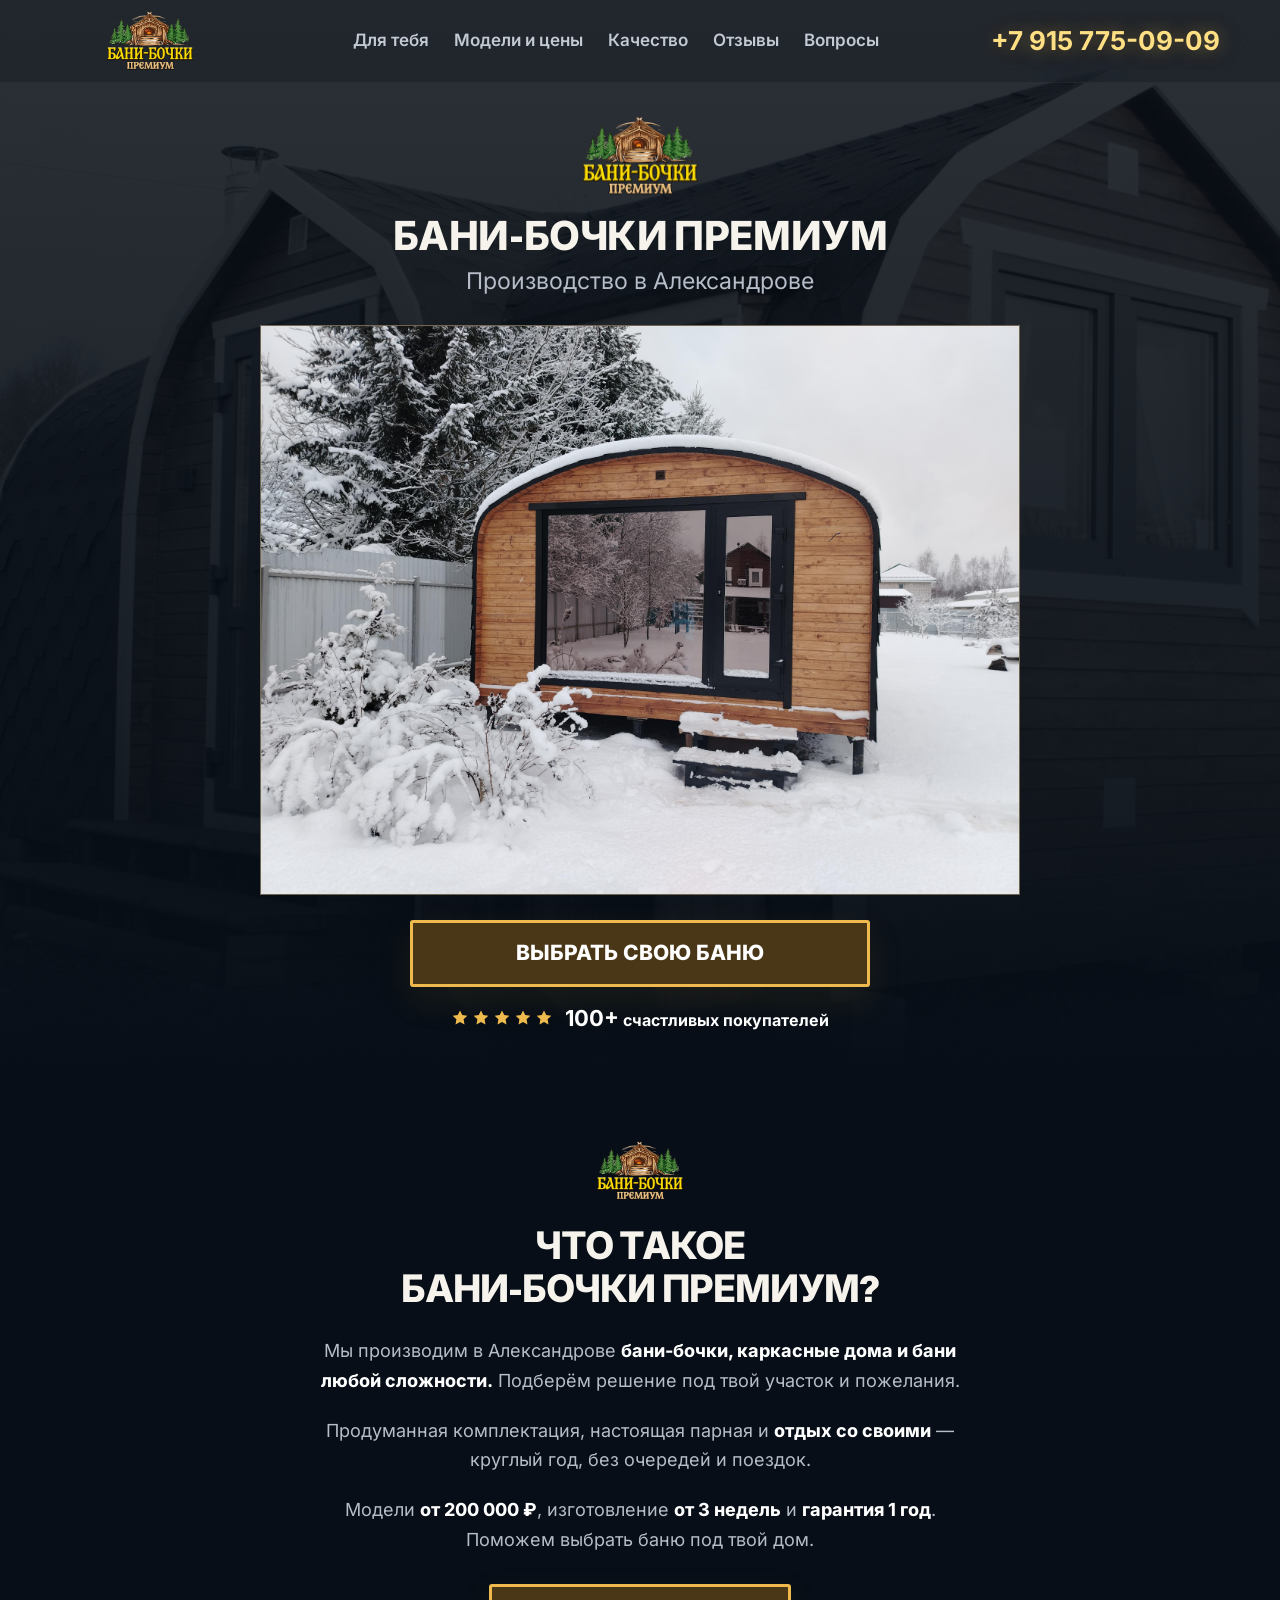
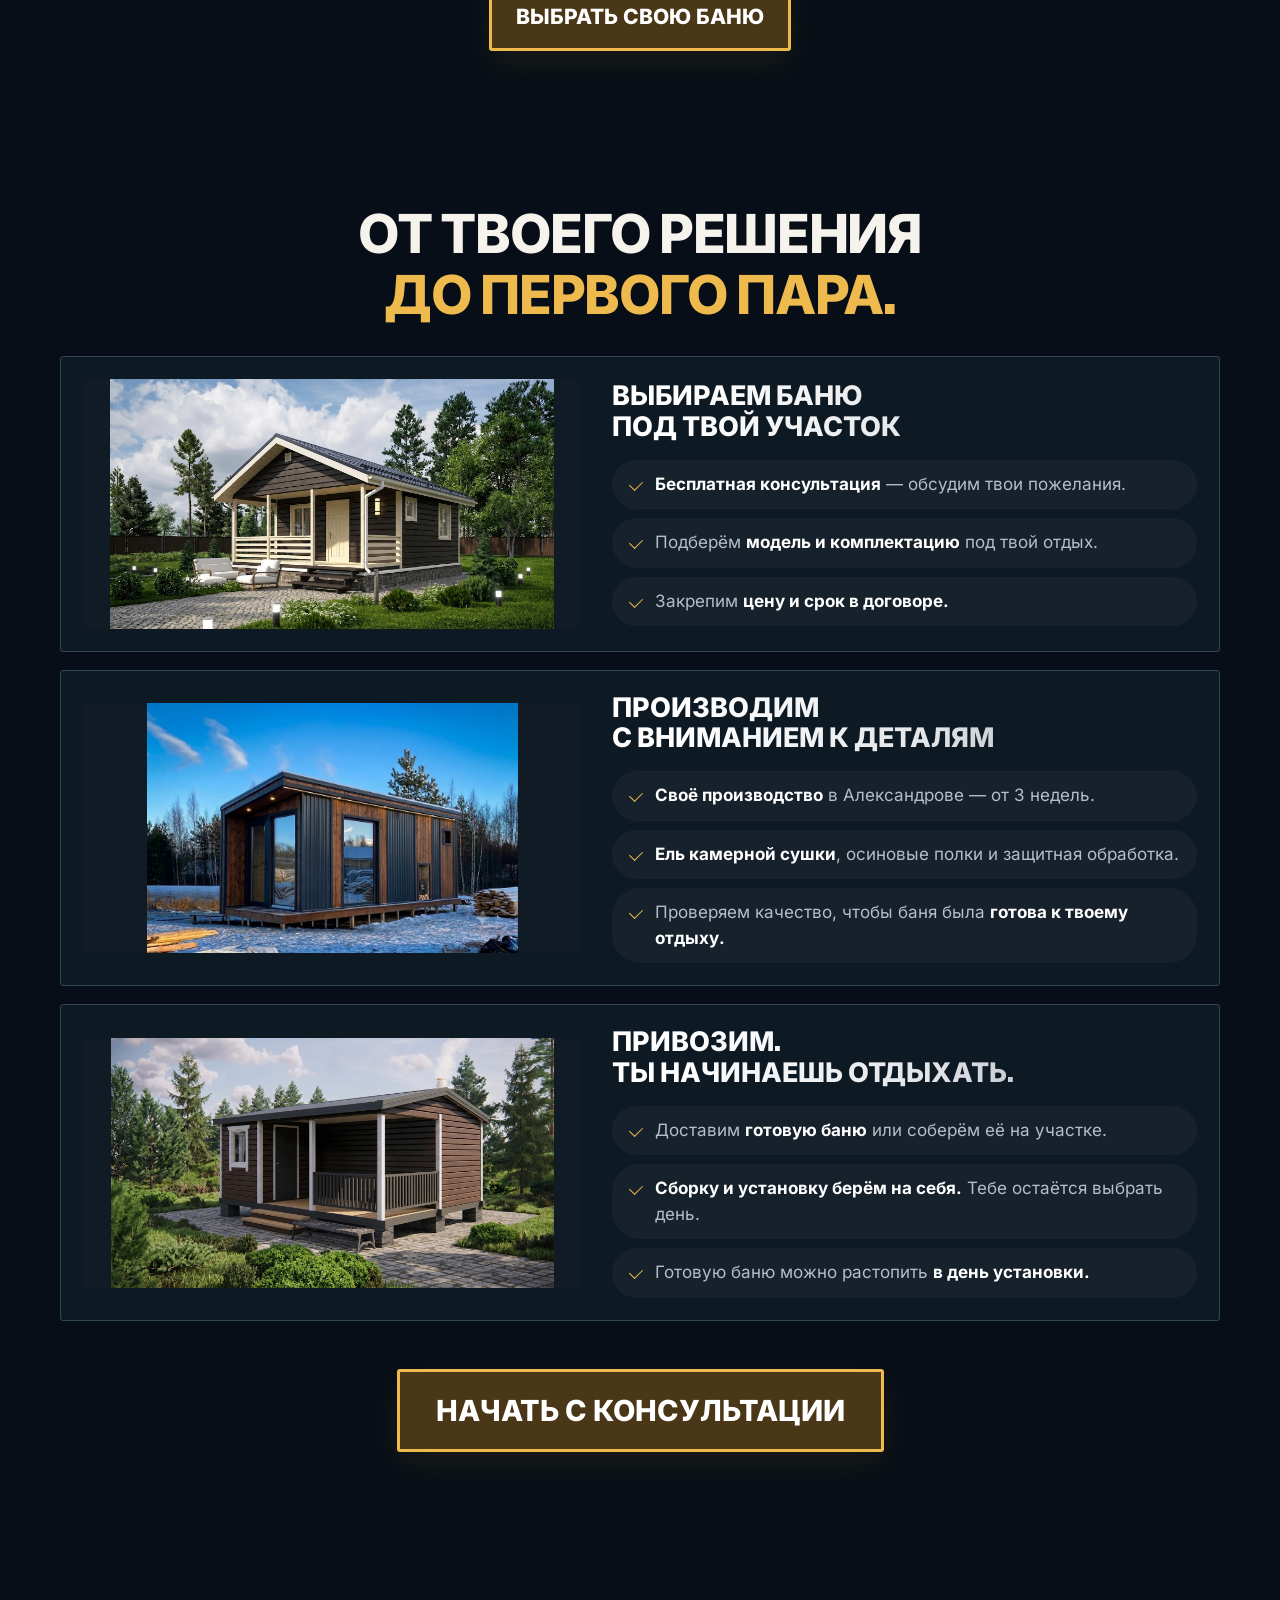
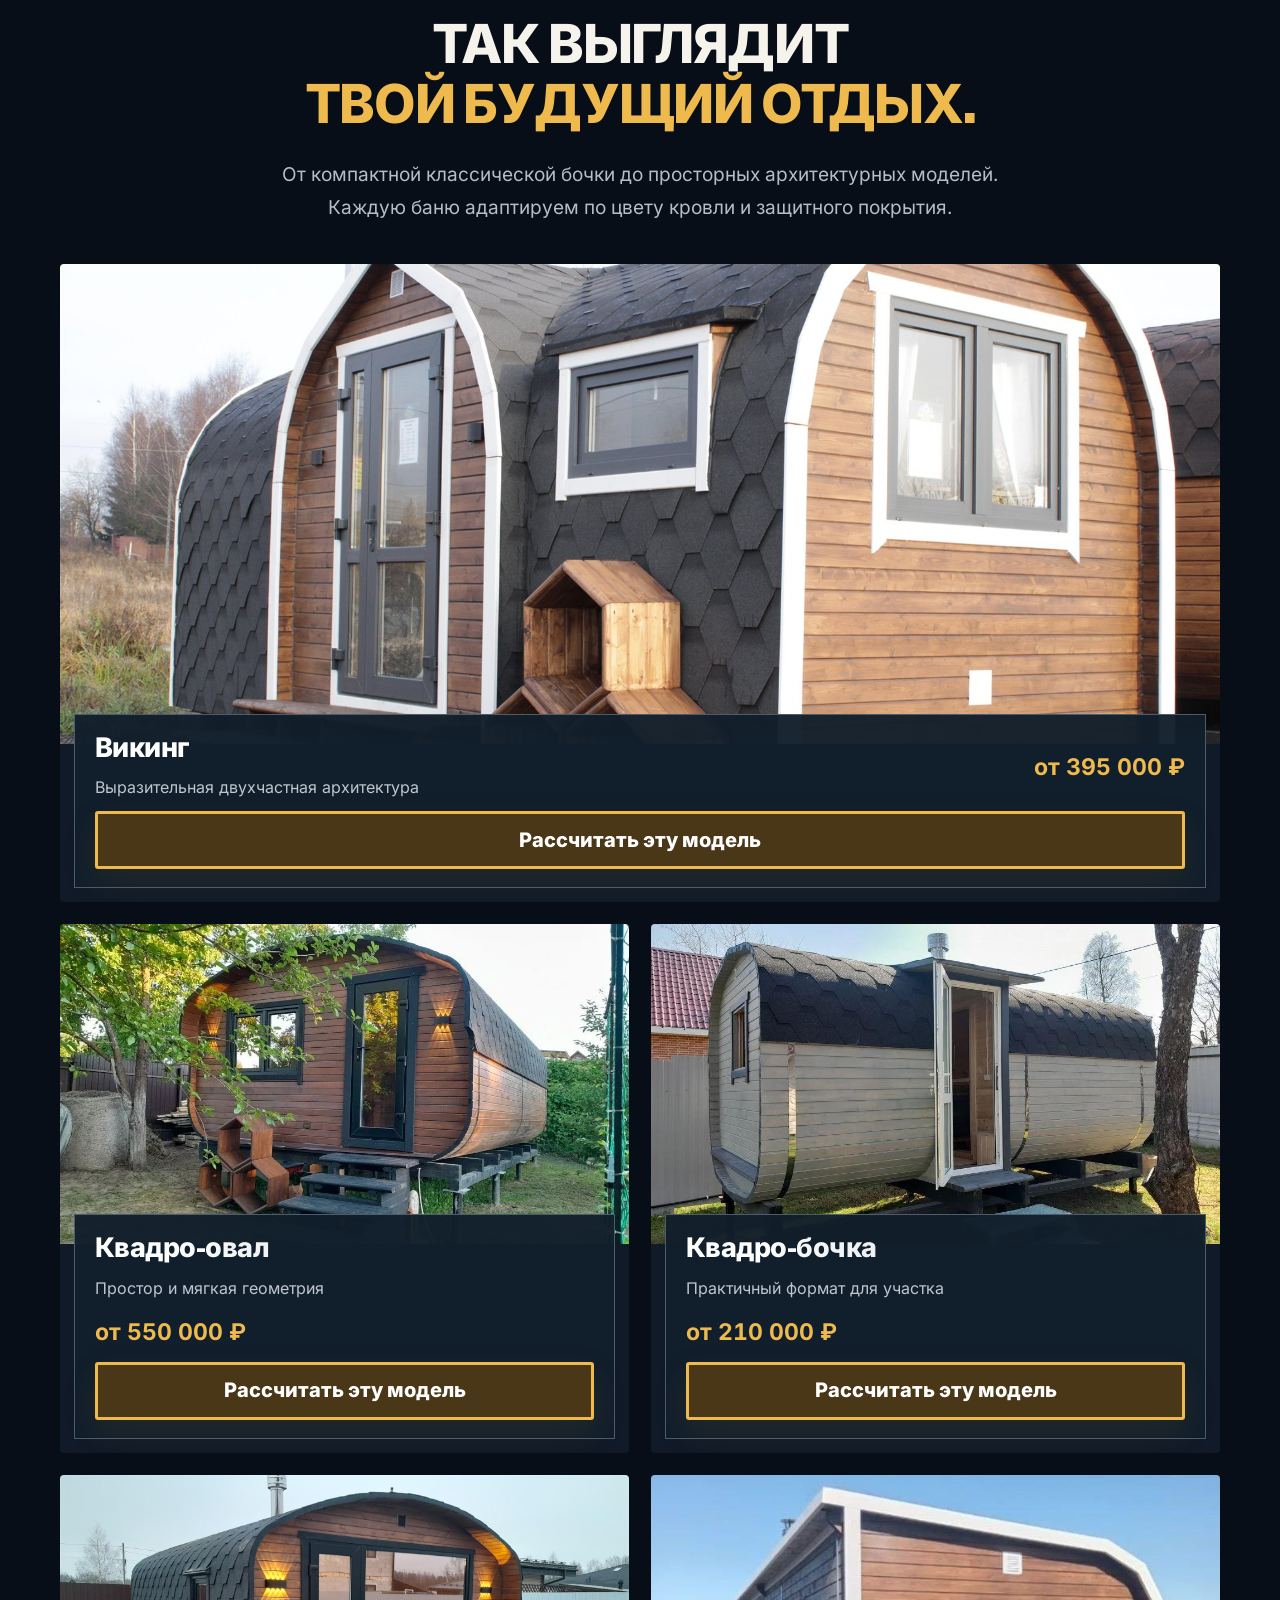
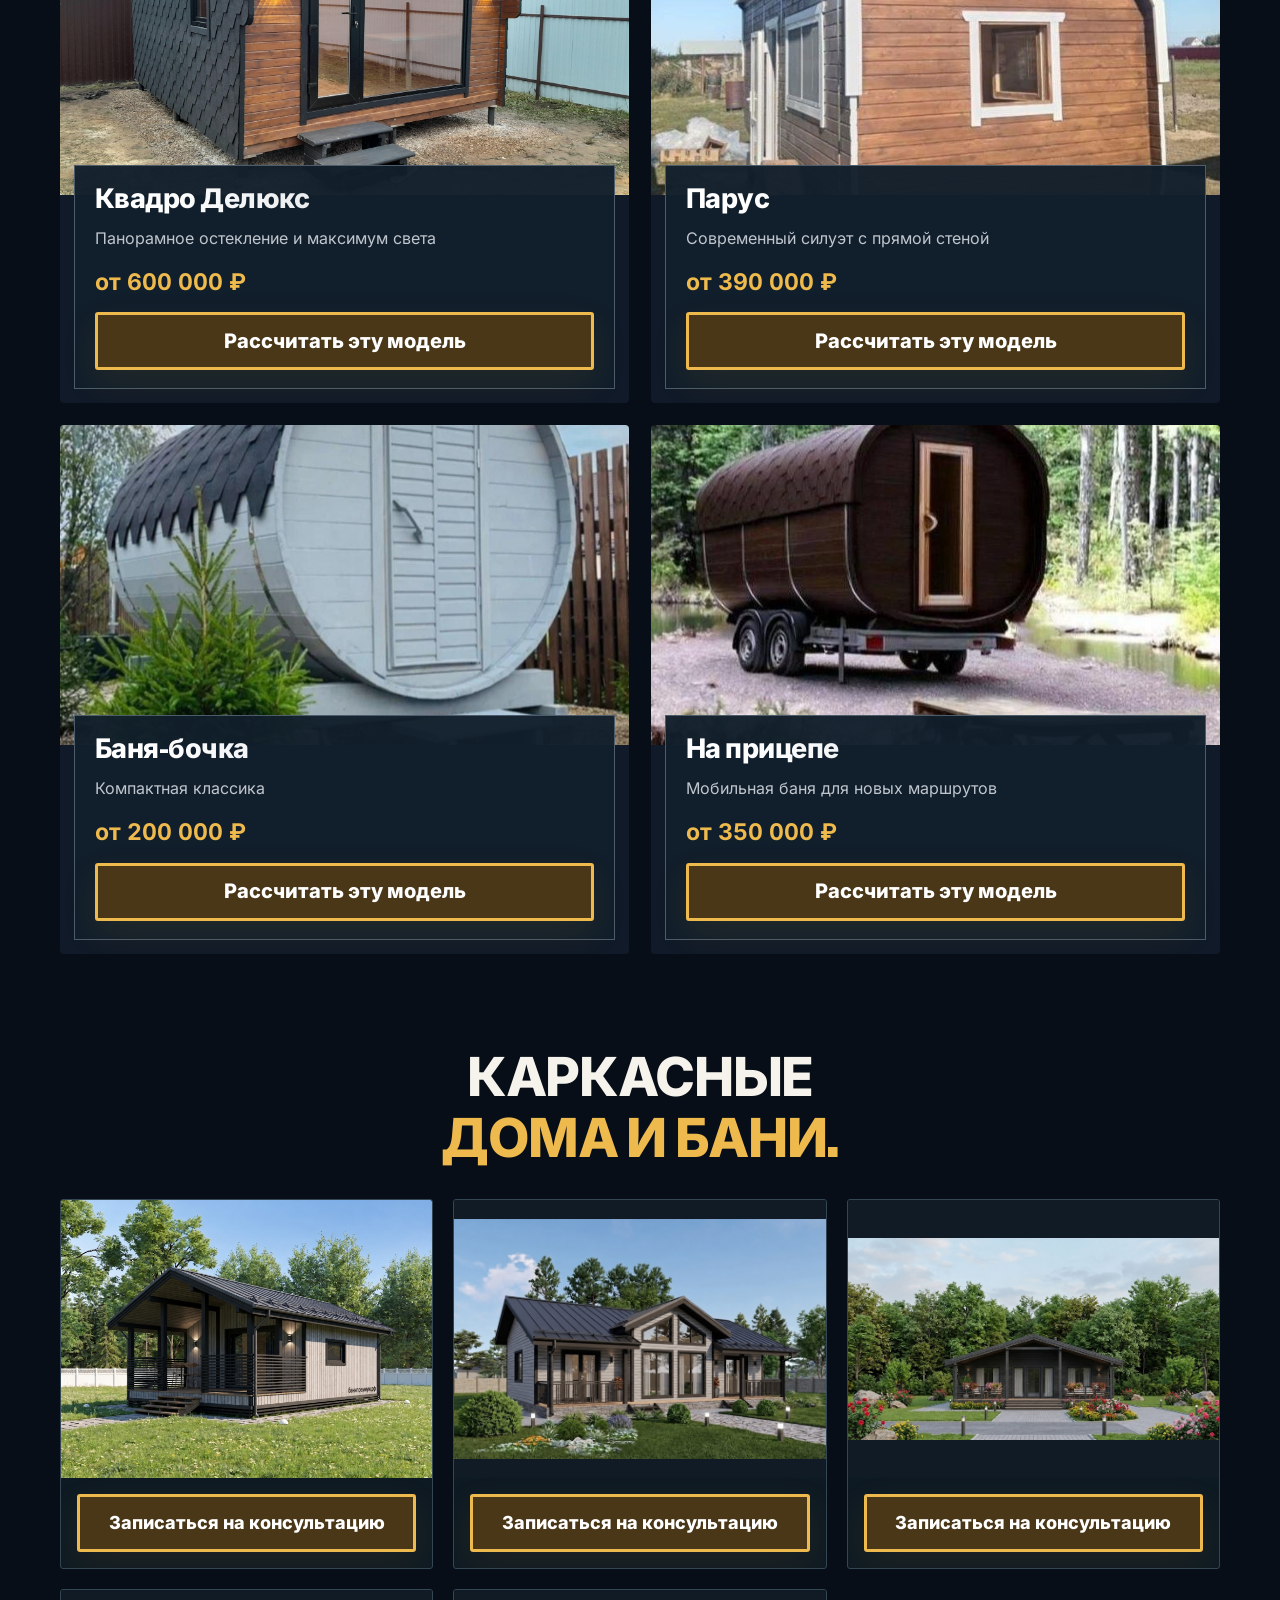
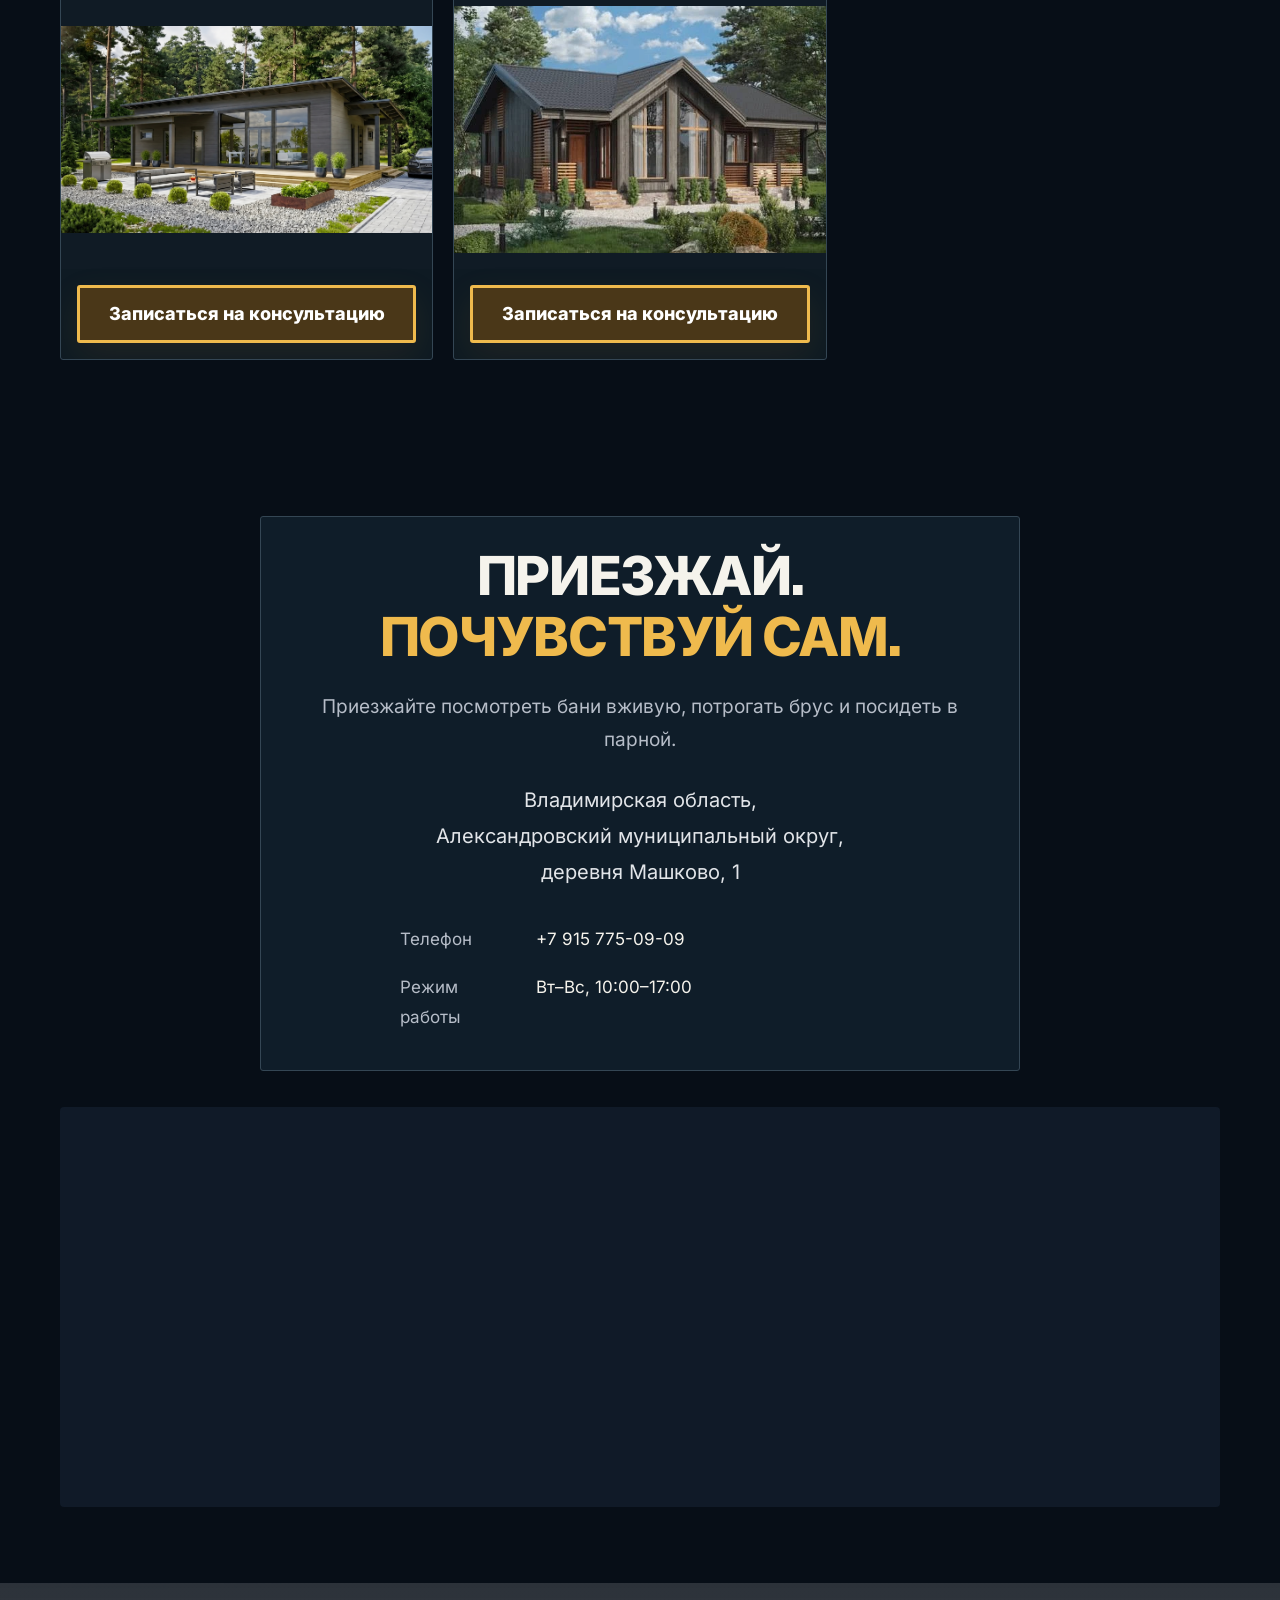
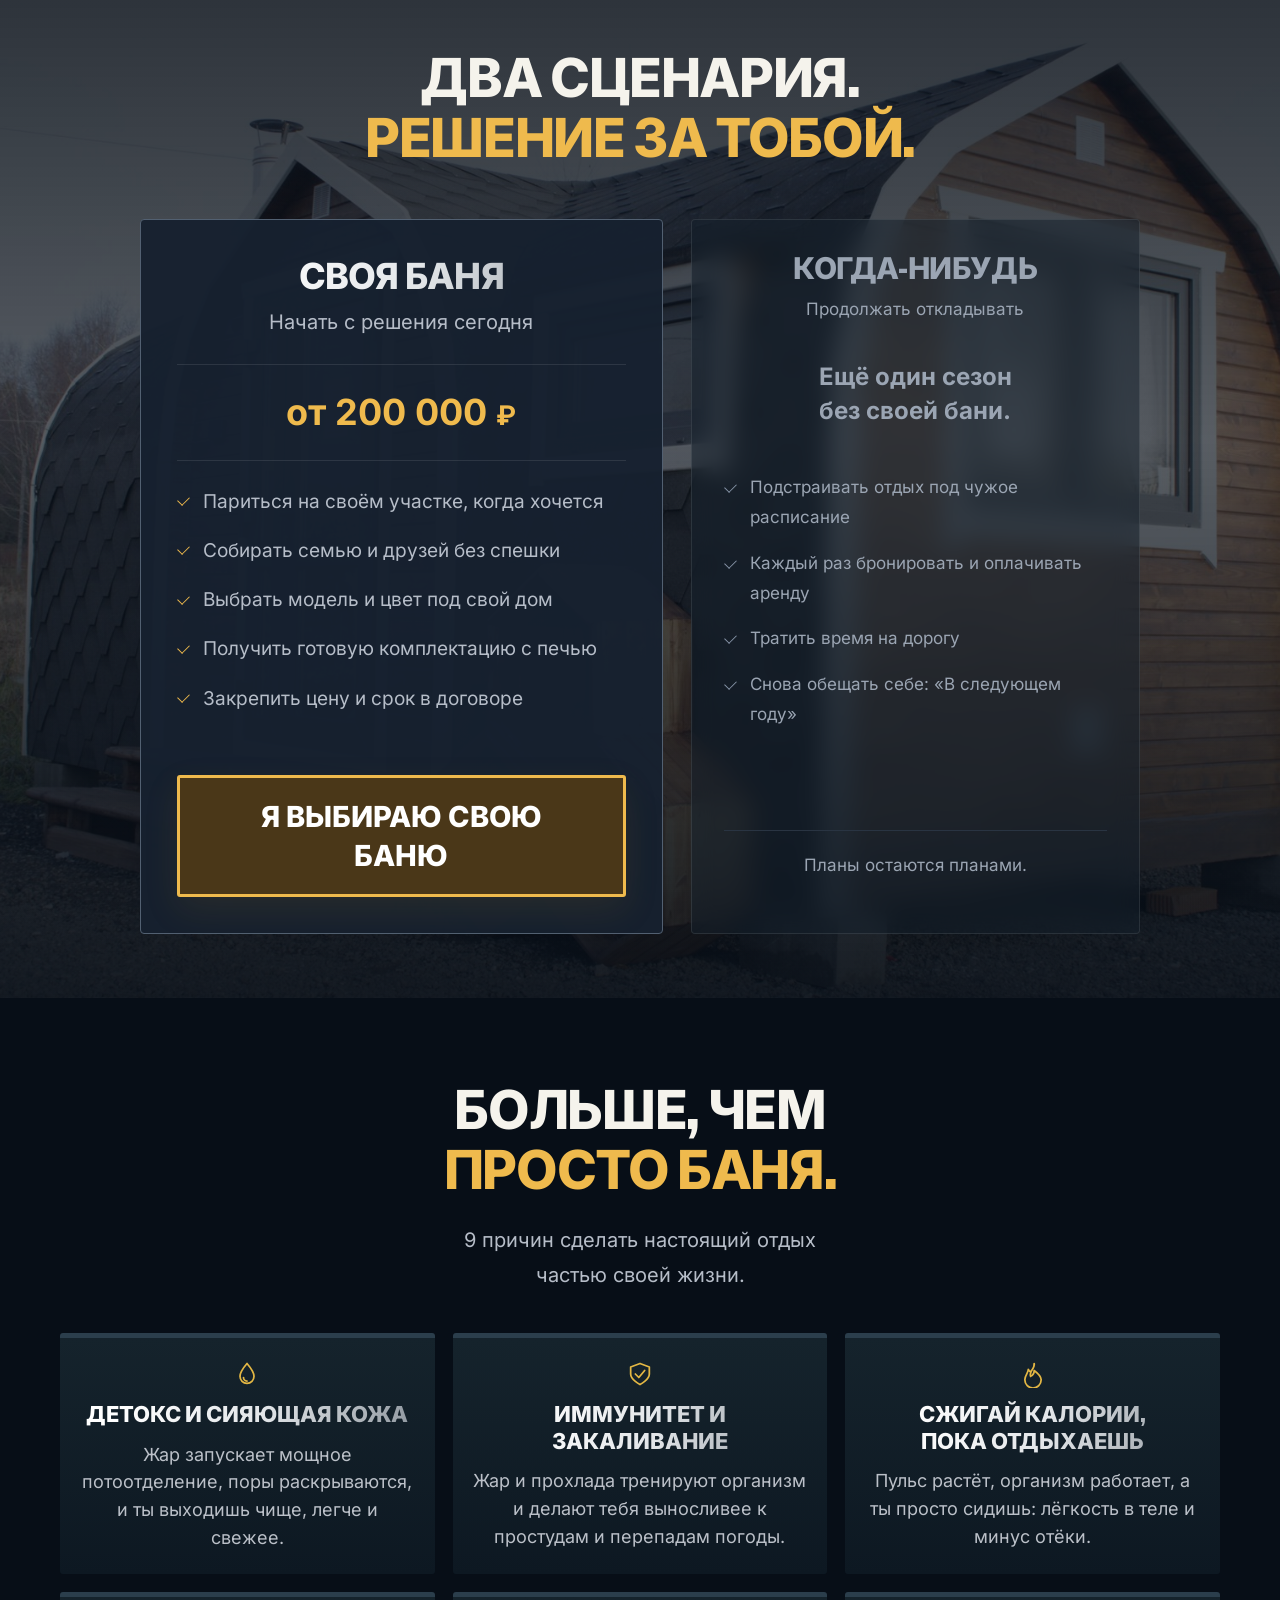
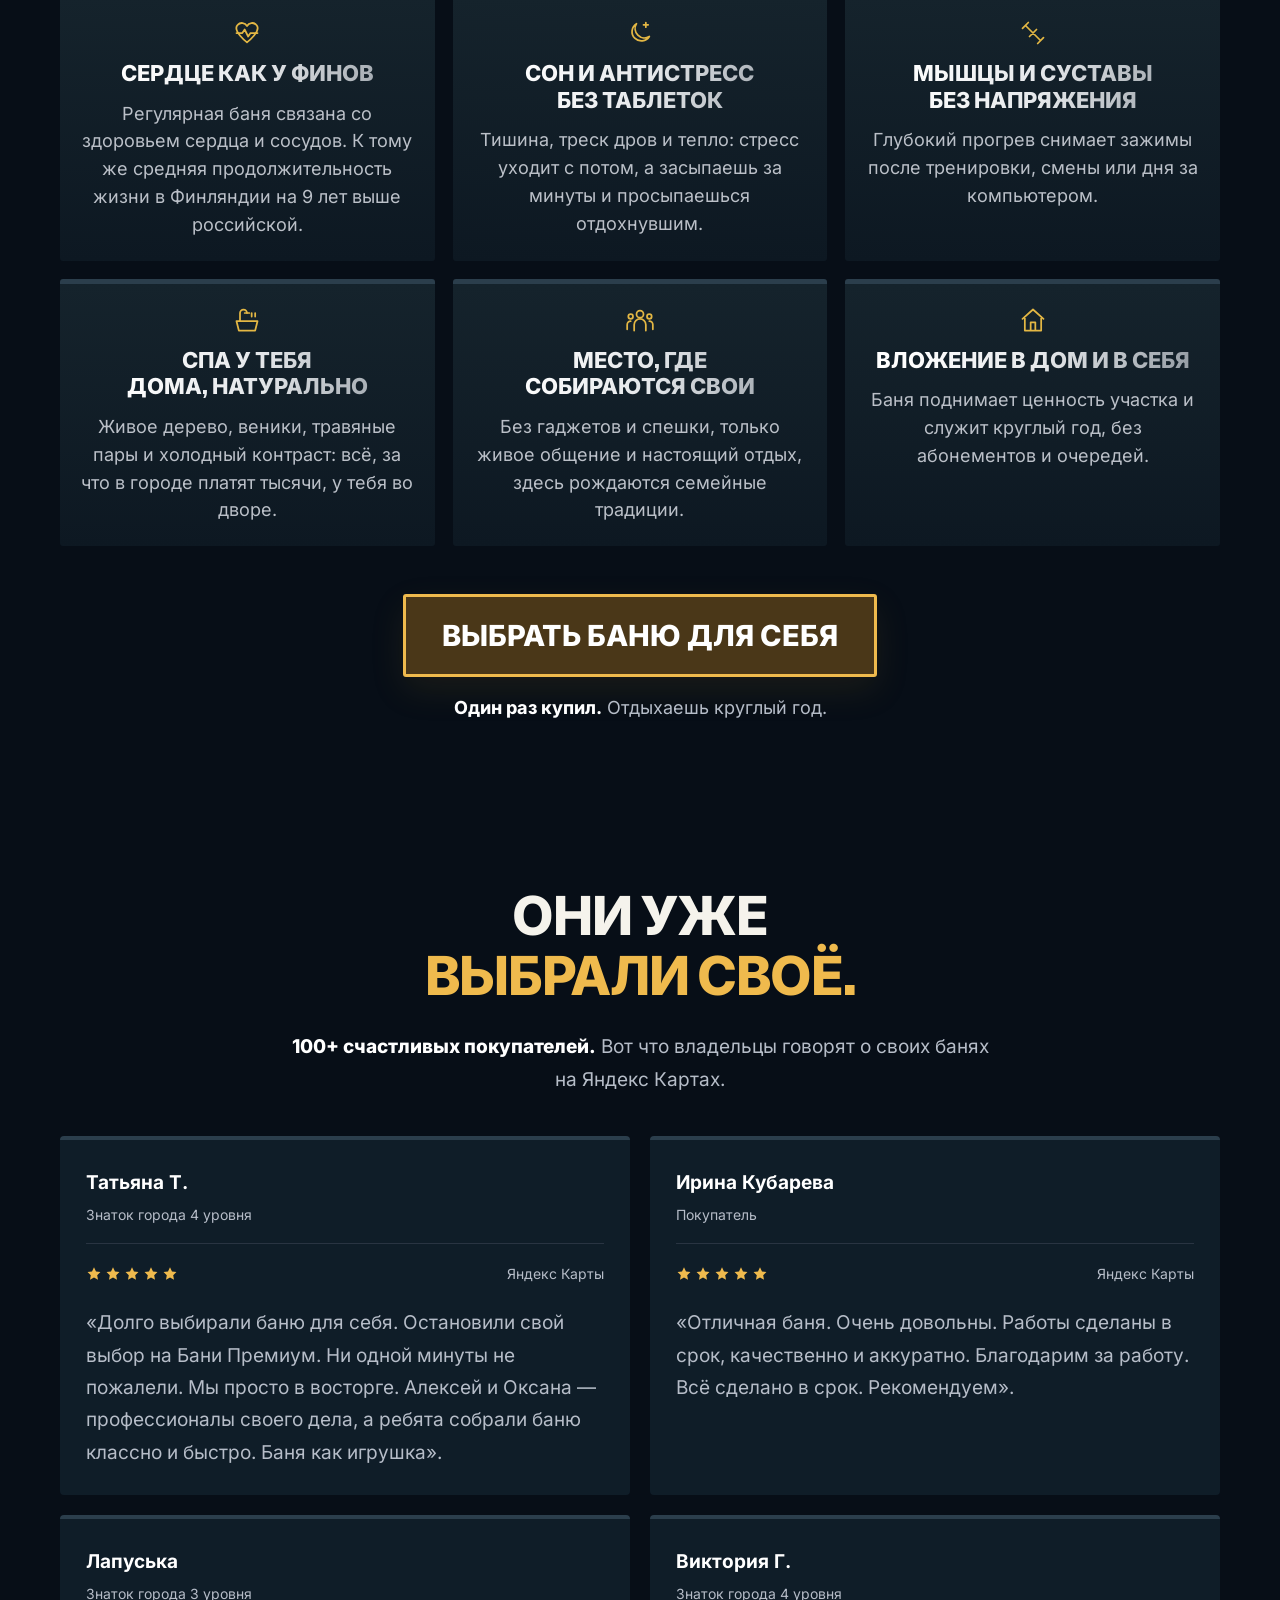
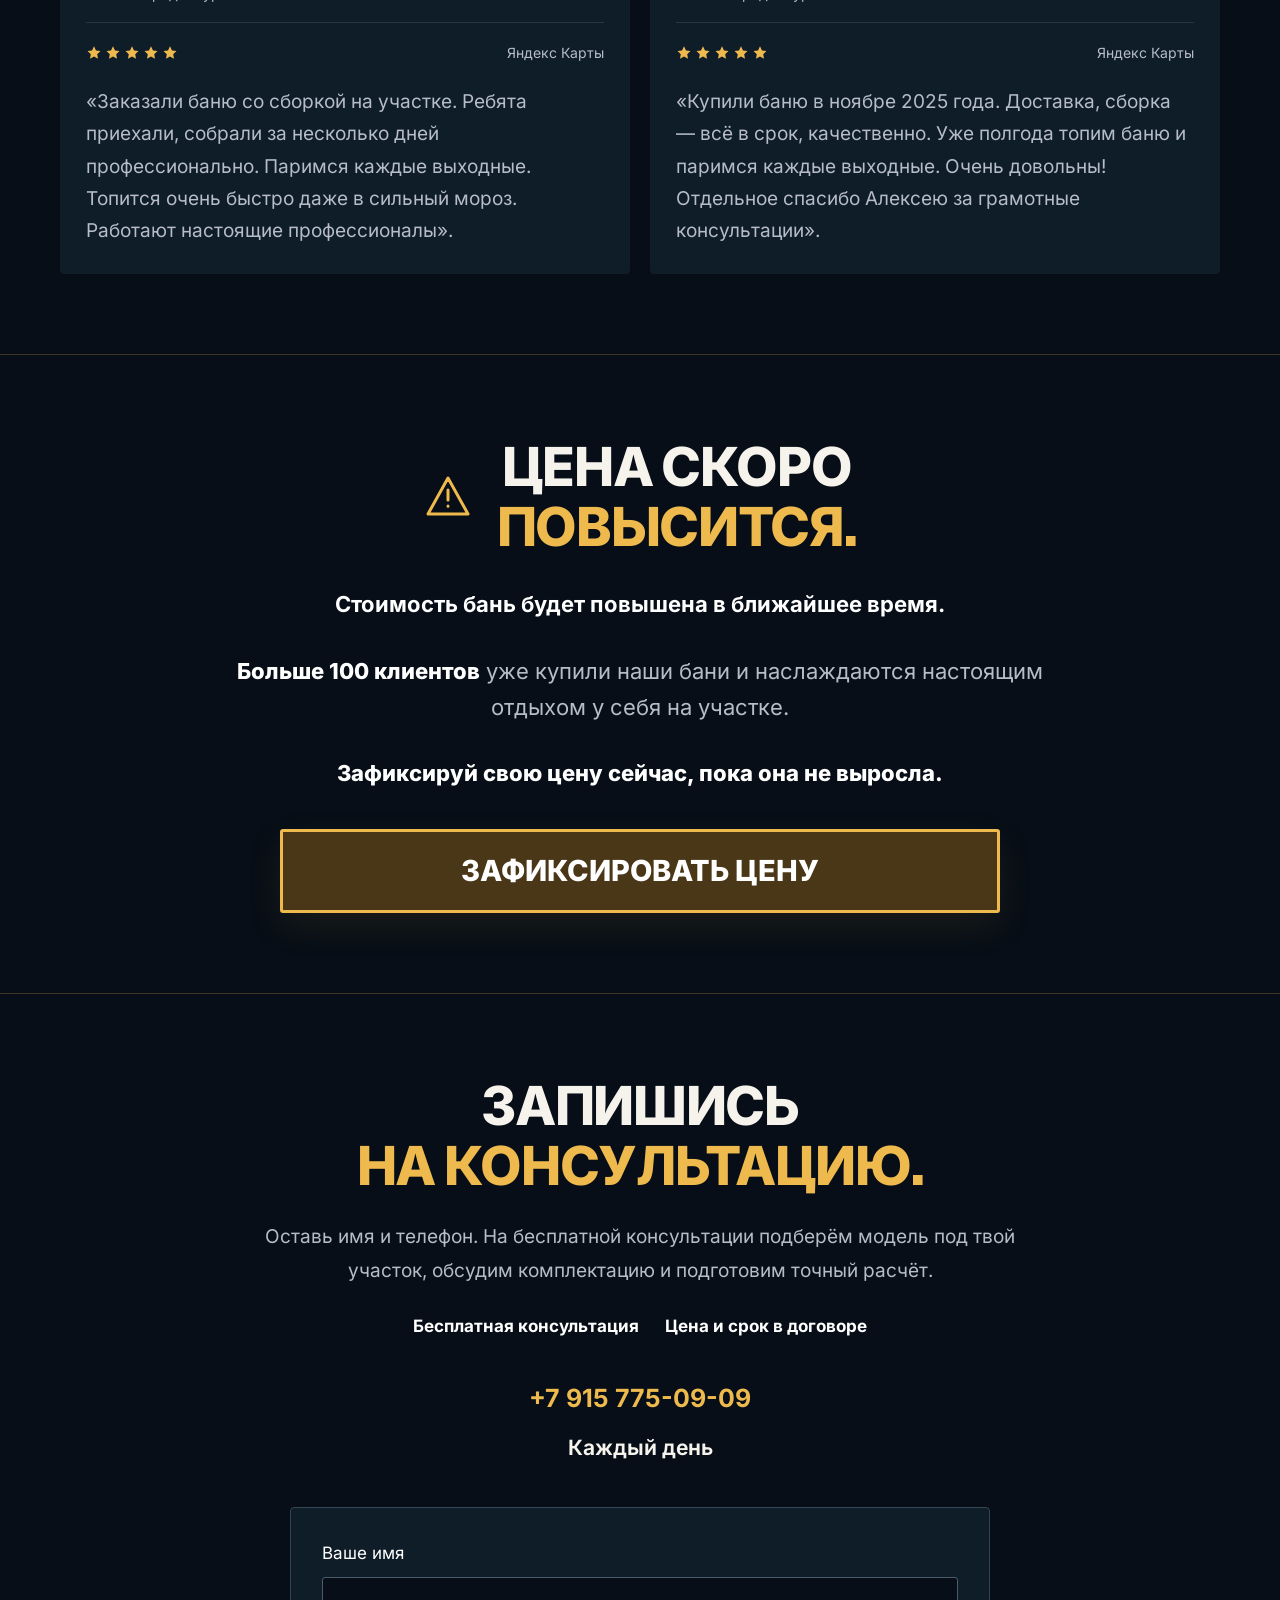
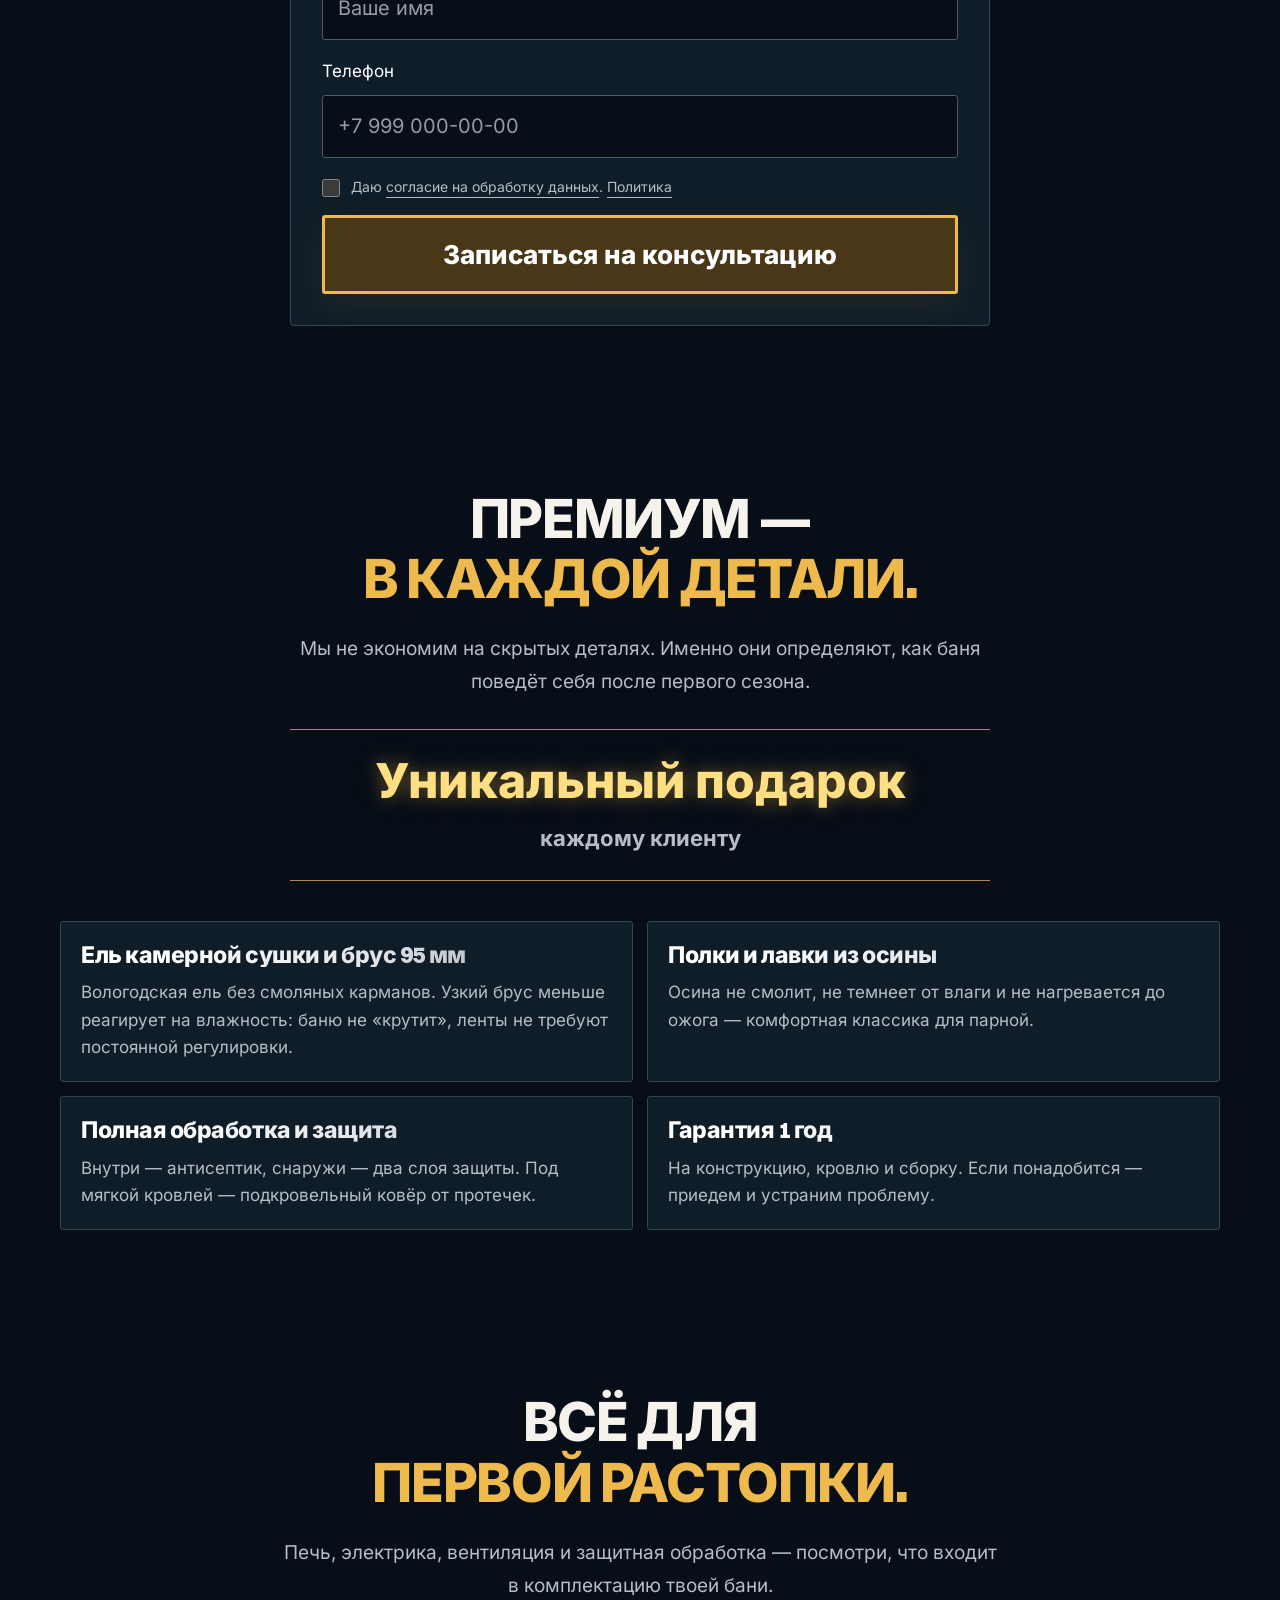
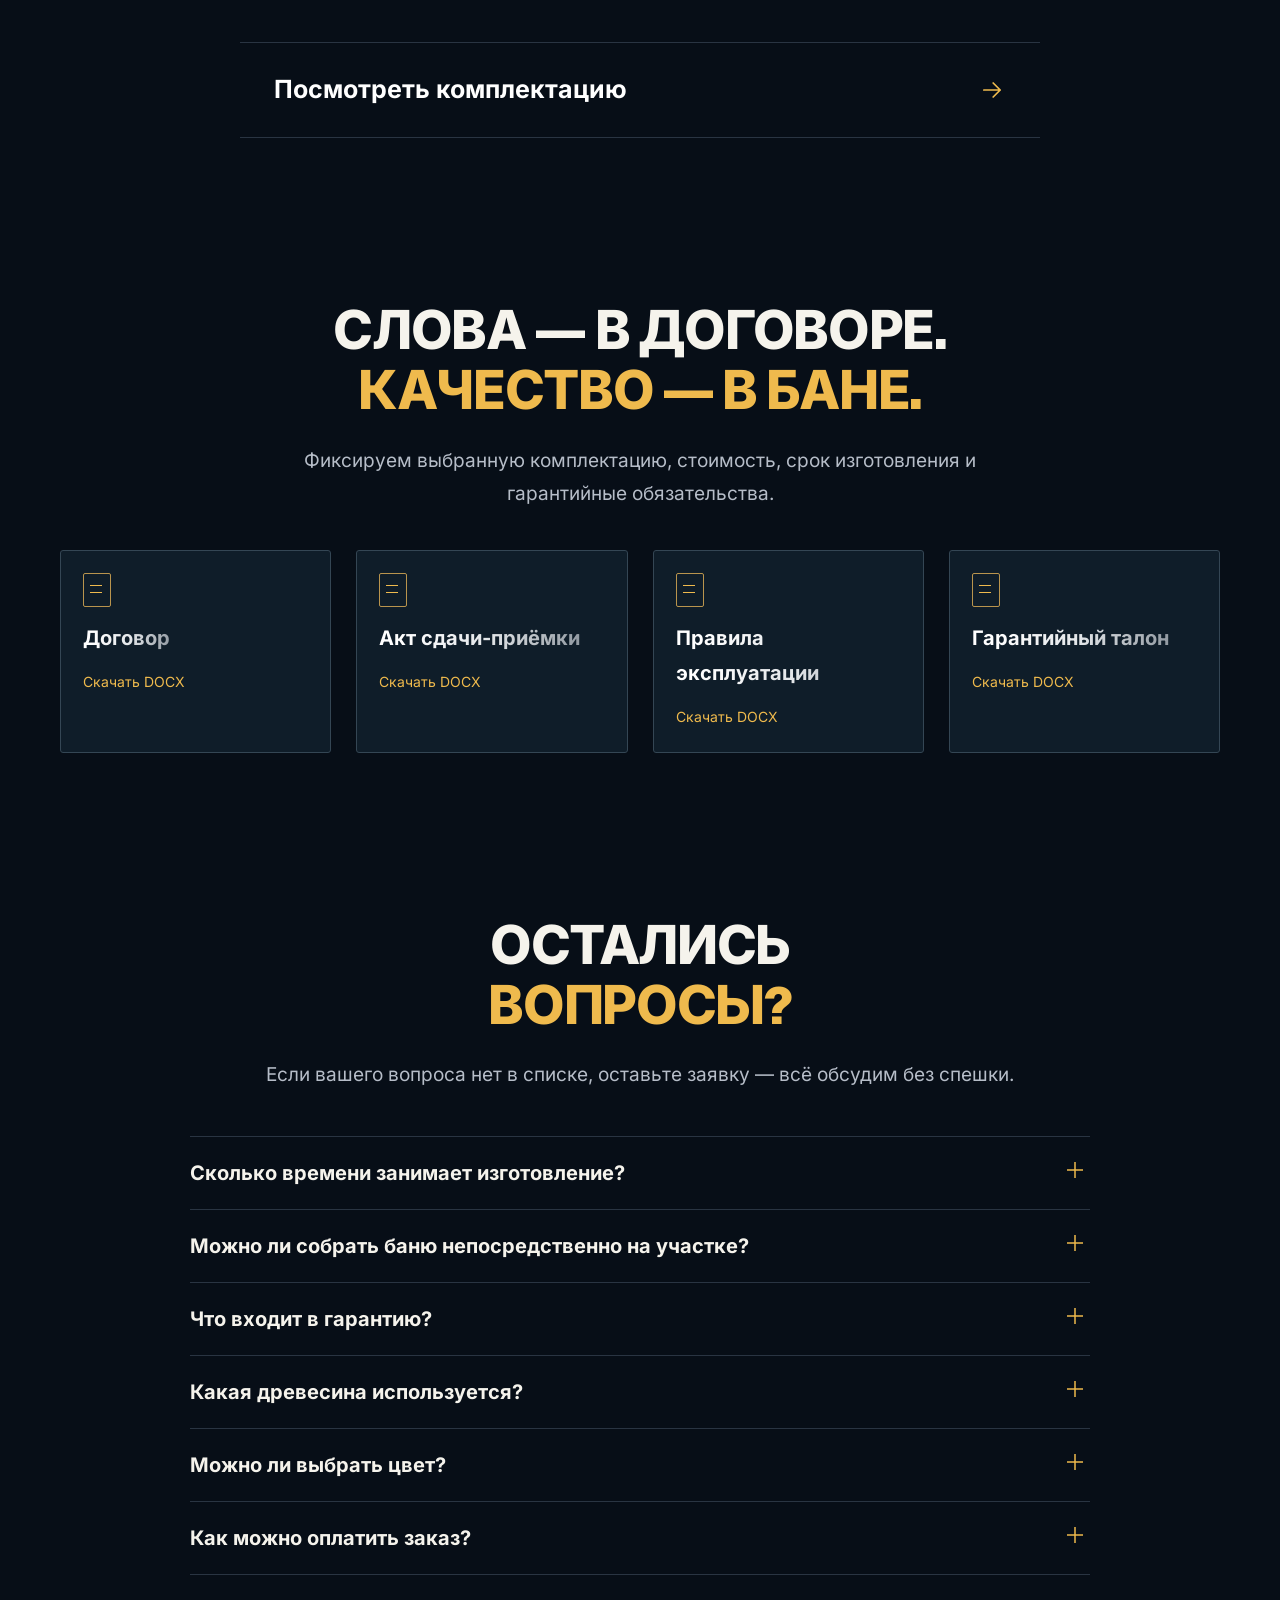
==== index.html @ 29a090e6 "Move contacts below frame projects and improve mobile review scrolling" ====
<!doctype html>
<html lang="ru">
<head>
  <meta charset="UTF-8">
  <meta name="viewport" content="width=device-width, initial-scale=1.0">
  <title>Бани-бочки Премиум — производство в Александрове</title>
  <meta name="description" content="Премиальные бани-бочки из ели камерной сушки. Производство в Александрове. Гарантия 1 год, изготовление от 3 недель.">
  <meta name="theme-color" content="#070e17">
  <meta property="og:title" content="Бани-бочки Премиум">
  <meta property="og:description" content="Производим бани, в которых хочется остаться. Ель камерной сушки, продуманная комплектация и гарантия 1 год.">
  <meta property="og:type" content="website">
  <meta property="og:url" content="https://banizhochki.pages.dev/">
  <meta property="og:image" content="https://banizhochki.pages.dev/assets/viking.jpg">
  <link rel="icon" href="assets/logo-transparent.png" type="image/png">
  <link rel="preload" href="assets/fonts/inter-cyrillic.woff2" as="font" type="font/woff2" crossorigin>
  <link rel="stylesheet" href="assets/fonts/fonts.css?v=20261007d">
  <link rel="stylesheet" href="styles-trw.css?v=20261008c">
</head>
<body>
<a class="skip-link" href="#main">К содержанию</a>
<header class="site-header" id="top"><div class="container header-inner">
  <a class="brand" href="#top" aria-label="Бани-бочки Премиум — на главную"><img src="assets/logo-transparent.png" alt="Бани-бочки Премиум" width="180" height="60"></a>
  <button class="menu-toggle" type="button" aria-expanded="false" aria-controls="main-nav">Меню</button>
  <nav class="main-nav" id="main-nav" aria-label="Основная навигация"><a href="#benefits">Для тебя</a><a href="#catalog">Модели и цены</a><a href="#advantages">Качество</a><a href="#reviews">Отзывы</a><a href="#faq">Вопросы</a></nav>
  <a class="header-phone" href="tel:+79157750909">+7 915 775-09-09</a>
</div></header>
<main id="main">
<section class="hero" aria-labelledby="hero-title">
  <div class="hero-backdrop" aria-hidden="true"></div>
  <div class="container hero-center">
    <img class="hero-logo" src="assets/logo-transparent.png" width="2048" height="682" alt="Бани-бочки Премиум" fetchpriority="high">
    <h1 id="hero-title">БАНИ-БОЧКИ ПРЕМИУМ</h1><p class="hero-lead">Производство в Александрове</p>
    <div class="hero-picture"><img src="assets/hero-deluxe.jpg" alt="Панорамная баня Делюкс зимой на участке" width="4000" height="3000" fetchpriority="high"></div>
    <a class="button hero-button" href="#request-bottom">ВЫБРАТЬ СВОЮ БАНЮ</a>
    <a class="social-proof" href="#reviews"><span class="proof-stars" aria-hidden="true"><svg viewBox="0 0 24 24" width="16" height="16" fill="currentColor" aria-hidden="true"><path d="m12 2 3 6.1 6.7 1-4.9 4.7 1.2 6.7-6-3.2-6 3.2 1.2-6.7L2.3 9.1l6.7-1L12 2Z"/></svg><svg viewBox="0 0 24 24" width="16" height="16" fill="currentColor" aria-hidden="true"><path d="m12 2 3 6.1 6.7 1-4.9 4.7 1.2 6.7-6-3.2-6 3.2 1.2-6.7L2.3 9.1l6.7-1L12 2Z"/></svg><svg viewBox="0 0 24 24" width="16" height="16" fill="currentColor" aria-hidden="true"><path d="m12 2 3 6.1 6.7 1-4.9 4.7 1.2 6.7-6-3.2-6 3.2 1.2-6.7L2.3 9.1l6.7-1L12 2Z"/></svg><svg viewBox="0 0 24 24" width="16" height="16" fill="currentColor" aria-hidden="true"><path d="m12 2 3 6.1 6.7 1-4.9 4.7 1.2 6.7-6-3.2-6 3.2 1.2-6.7L2.3 9.1l6.7-1L12 2Z"/></svg><svg viewBox="0 0 24 24" width="16" height="16" fill="currentColor" aria-hidden="true"><path d="m12 2 3 6.1 6.7 1-4.9 4.7 1.2 6.7-6-3.2-6 3.2 1.2-6.7L2.3 9.1l6.7-1L12 2Z"/></svg></span><span><strong>100+</strong> счастливых покупателей</span></a>
  </div>
</section>
<section class="section brand-intro" aria-labelledby="about-title"><div class="container">
  <img src="assets/logo-transparent.png" alt="" width="180" height="60" loading="lazy">
  <h2 id="about-title">ЧТО ТАКОЕ<br>БАНИ-БОЧКИ ПРЕМИУМ?</h2>
  <p>Мы производим в Александрове <strong>бани-бочки, каркасные дома и бани любой сложности.</strong> Подберём решение под твой участок и пожелания.</p>
  <p>Продуманная комплектация, настоящая парная и <strong>отдых со своими</strong> — круглый год, без очередей и поездок.</p>
  <p>Модели <strong>от 200 000 ₽</strong>, изготовление <strong>от 3 недель</strong> и <strong>гарантия 1 год</strong>. Поможем выбрать баню под твой дом.</p>
  <a class="button" href="#request-bottom">ВЫБРАТЬ СВОЮ БАНЮ</a>
</div></section>
<section class="section journey" id="lifestyle"><div class="container">
  <h2 class="center-heading">ОТ ТВОЕГО РЕШЕНИЯ<br><em>ДО ПЕРВОГО ПАРА.</em></h2>
  <div class="journey-list">
    <article class="journey-row"><img src="assets/frame-project-4.png" alt="Каркасный проект для загородного участка" width="1670" height="941" loading="lazy"><div class="journey-copy"><h3>ВЫБИРАЕМ БАНЮ<br>ПОД ТВОЙ УЧАСТОК</h3><ul><li><strong>Бесплатная консультация</strong> — обсудим твои пожелания.</li><li>Подберём <strong>модель и комплектацию</strong> под твой отдых.</li><li>Закрепим <strong>цену и срок в договоре.</strong></li></ul></div></article>
    <article class="journey-row"><img src="assets/frame-project-5.png" alt="Каркасный проект для загородного участка" width="1024" height="690" loading="lazy"><div class="journey-copy"><h3>ПРОИЗВОДИМ<br>С ВНИМАНИЕМ К ДЕТАЛЯМ</h3><ul><li><strong>Своё производство</strong> в Александрове — от 3 недель.</li><li><strong>Ель камерной сушки</strong>, осиновые полки и защитная обработка.</li><li>Проверяем качество, чтобы баня была <strong>готова к твоему отдыху.</strong></li></ul></div></article>
    <article class="journey-row"><img src="assets/frame-project-3.png" alt="Каркасный проект для загородного участка" width="1670" height="942" loading="lazy"><div class="journey-copy"><h3>ПРИВОЗИМ.<br>ТЫ НАЧИНАЕШЬ ОТДЫХАТЬ.</h3><ul><li>Доставим <strong>готовую баню</strong> или соберём её на участке.</li><li><strong>Сборку и установку берём на себя.</strong> Тебе остаётся выбрать день.</li><li>Готовую баню можно растопить <strong>в день установки.</strong></li></ul></div></article>
  </div>
  <div class="section-action"><a class="button" href="#request-bottom">НАЧАТЬ С КОНСУЛЬТАЦИИ</a></div>
</div></section>
<section class="section catalog" id="catalog">
      <div class="container">
        <div class="section-heading">
          <div>

            <h2>ТАК ВЫГЛЯДИТ<br><em>ТВОЙ БУДУЩИЙ ОТДЫХ.</em></h2>
          </div>
          <p>От компактной классической бочки до просторных архитектурных моделей. Каждую баню адаптируем по цвету кровли и защитного покрытия.</p>
        </div>
        <div class="catalog-grid">
          <article class="model-card model-card-wide">
            <img src="assets/viking.jpg" alt="Баня Викинг" width="1800" height="1200" loading="lazy">
            <div class="model-overlay">
              <span class="model-number">01</span>
              <div><h3>Викинг</h3><p>Выразительная двухчастная архитектура</p></div>
              <strong>от 395 000 ₽</strong><a class="button model-request" href="#request-bottom">Рассчитать эту модель</a>
            </div>
          </article>
          <article class="model-card">
            <img src="assets/quadro-oval.jpg" alt="Баня Квадро-овал" width="1020" height="574" loading="lazy">
            <div class="model-overlay"><span class="model-number">02</span><div><h3>Квадро-овал</h3><p>Простор и мягкая геометрия</p></div><strong>от 550 000 ₽</strong><a class="button model-request" href="#request-bottom">Рассчитать эту модель</a></div>
          </article>
          <article class="model-card">
            <img src="assets/quadro-bochka.jpg" alt="Баня Квадро-бочка" width="1020" height="574" loading="lazy">
            <div class="model-overlay"><span class="model-number">03</span><div><h3>Квадро-бочка</h3><p>Практичный формат для участка</p></div><strong>от 210 000 ₽</strong><a class="button model-request" href="#request-bottom">Рассчитать эту модель</a></div>
          </article>
          <article class="model-card">
            <img src="assets/quadro-deluxe.jpg" alt="Баня Квадро Делюкс" width="1800" height="1013" loading="lazy">
            <div class="model-overlay"><span class="model-number">04</span><div><h3>Квадро Делюкс</h3><p>Панорамное остекление и максимум света</p></div><strong>от 600 000 ₽</strong><a class="button model-request" href="#request-bottom">Рассчитать эту модель</a></div>
          </article>
          <article class="model-card">
            <img src="assets/parus.jpg" alt="Баня Парус" width="709" height="927" loading="lazy">
            <div class="model-overlay"><span class="model-number">05</span><div><h3>Парус</h3><p>Современный силуэт с прямой стеной</p></div><strong>от 390 000 ₽</strong><a class="button model-request" href="#request-bottom">Рассчитать эту модель</a></div>
          </article>
          <article class="model-card">
            <img src="assets/bochka.jpg" alt="Классическая баня-бочка" width="905" height="960" loading="lazy">
            <div class="model-overlay"><span class="model-number">06</span><div><h3>Баня-бочка</h3><p>Компактная классика</p></div><strong>от 200 000 ₽</strong><a class="button model-request" href="#request-bottom">Рассчитать эту модель</a></div>
          </article>
          <article class="model-card">
            <img src="assets/trailer.jpg" alt="Баня на прицепе" width="664" height="517" loading="lazy">
            <div class="model-overlay"><span class="model-number">07</span><div><h3>На прицепе</h3><p>Мобильная баня для новых маршрутов</p></div><strong>от 350 000 ₽</strong><a class="button model-request" href="#request-bottom">Рассчитать эту модель</a></div>
          </article>
        </div>
      </div>
    </section>
<section class="section frame-projects" id="frame-projects"><div class="container"><h2 class="center-heading">КАРКАСНЫЕ<br><em>ДОМА И БАНИ.</em></h2><div class="frame-projects-grid"><article class="frame-project"><img src="assets/frame-project-1.png" alt="Каркасный дом с террасой" width="1448" height="1086" loading="lazy"><a class="button" href="#request-bottom">Записаться на консультацию</a></article><article class="frame-project"><img src="assets/frame-project-2.png" alt="Каркасный дом с террасой" width="1561" height="1008" loading="lazy"><a class="button" href="#request-bottom">Записаться на консультацию</a></article><article class="frame-project"><img src="assets/frame-project-6.png" alt="Каркасный дом с террасой" width="1697" height="927" loading="lazy"><a class="button" href="#request-bottom">Записаться на консультацию</a></article><article class="frame-project"><img src="assets/frame-project-7.png" alt="Каркасный дом с панорамными окнами" width="1678" height="937" loading="lazy"><a class="button" href="#request-bottom">Записаться на консультацию</a></article><article class="frame-project"><img src="assets/frame-project-8.png" alt="Каркасный дом с панорамными окнами" width="547" height="365" loading="lazy"><a class="button" href="#request-bottom">Записаться на консультацию</a></article></div></div></section>
<section class="contacts" id="contacts">
      <div class="container contacts-layout">
        <div class="contacts-info">

          <h2>ПРИЕЗЖАЙ.<br><em>ПОЧУВСТВУЙ САМ.</em></h2>
          <p>Приезжайте посмотреть бани вживую, потрогать брус и посидеть в парной.</p>
          <address>Владимирская область,<br>Александровский муниципальный округ,<br>деревня Машково, 1</address>
          <dl class="contact-list">
            <div><dt>Телефон</dt><dd><a href="tel:+79157750909">+7 915 775-09-09</a></dd></div>
            <div><dt>Режим работы</dt><dd>Вт–Вс, 10:00–17:00</dd></div>
          </dl>
        </div>
      <div class="map-frame" id="location"><iframe src="https://yandex.ru/map-widget/v1/?text=%D0%92%D0%BB%D0%B0%D0%B4%D0%B8%D0%BC%D0%B8%D1%80%D1%81%D0%BA%D0%B0%D1%8F%20%D0%BE%D0%B1%D0%BB%D0%B0%D1%81%D1%82%D1%8C%2C%20%D0%90%D0%BB%D0%B5%D0%BA%D1%81%D0%B0%D0%BD%D0%B4%D1%80%D0%BE%D0%B2%D1%81%D0%BA%D0%B8%D0%B9%20%D0%BC%D1%83%D0%BD%D0%B8%D1%86%D0%B8%D0%BF%D0%B0%D0%BB%D1%8C%D0%BD%D1%8B%D0%B9%20%D0%BE%D0%BA%D1%80%D1%83%D0%B3%2C%20%D0%B4%D0%B5%D1%80%D0%B5%D0%B2%D0%BD%D1%8F%20%D0%9C%D0%B0%D1%88%D0%BA%D0%BE%D0%B2%D0%BE%2C%201&z=15" title="Карта выставочной площадки Бани-бочки Премиум" loading="lazy" allowfullscreen></iframe></div>
      </div>
    </section>
<section class="section choice" id="choice"><div class="container">
  <h2 class="center-heading">ДВА СЦЕНАРИЯ.<br><em>РЕШЕНИЕ ЗА ТОБОЙ.</em></h2>
  <div class="choice-grid">
    <article class="choice-panel choice-own"><h3>СВОЯ БАНЯ</h3><p class="choice-subtitle">Начать с решения сегодня</p>
      <p class="choice-price">от 200 000 <span>₽</span></p>
      <ul><li>Париться на своём участке, когда хочется</li><li>Собирать семью и друзей без спешки</li><li>Выбрать модель и цвет под свой дом</li><li>Получить готовую комплектацию с печью</li><li>Закрепить цену и срок в договоре</li></ul>
      <a class="button button-full" href="#request-bottom">Я ВЫБИРАЮ СВОЮ БАНЮ</a>
    </article>
    <article class="choice-panel choice-wait"><h3>КОГДА-НИБУДЬ</h3><p class="choice-subtitle">Продолжать откладывать</p>
      <p class="choice-statement">Ещё один сезон<br>без своей бани.</p>
      <ul><li>Подстраивать отдых под чужое расписание</li><li>Каждый раз бронировать и оплачивать аренду</li><li>Тратить время на дорогу</li><li>Снова обещать себе: «В следующем году»</li></ul>
      <p class="choice-ending">Планы остаются планами.</p>
    </article>
  </div>
</div></section>
<section class="section benefits" id="benefits"><div class="container">
  <div class="benefits-heading"><h2>БОЛЬШЕ, ЧЕМ<br><em>ПРОСТО БАНЯ.</em></h2><p>9 причин сделать настоящий отдых<br>частью своей жизни.</p></div>
  <div class="benefits-grid"><article class="benefit"><svg viewBox="0 0 24 24" width="36" height="36" fill="none" stroke="currentColor" stroke-width="1.5" stroke-linecap="round" stroke-linejoin="round" aria-hidden="true"><path d="M12 3s6 7 6 11a6 6 0 0 1-12 0c0-4 6-11 6-11Z"/><path d="M9 15a3 3 0 0 0 3 3"/></svg><h3>ДЕТОКС И СИЯЮЩАЯ КОЖА</h3><p>Жар запускает мощное потоотделение, поры раскрываются, и ты выходишь чище, легче и свежее.</p></article>
<article class="benefit"><svg viewBox="0 0 24 24" width="36" height="36" fill="none" stroke="currentColor" stroke-width="1.5" stroke-linecap="round" stroke-linejoin="round" aria-hidden="true"><path d="m12 3 8 3v6c0 5-8 9-8 9S4 17 4 12V6l8-3Z"/><path d="m8 12 3 3 5-6"/></svg><h3>ИММУНИТЕТ И ЗАКАЛИВАНИЕ</h3><p>Жар и прохлада тренируют организм и делают тебя выносливее к простудам и перепадам погоды.</p></article>
<article class="benefit"><svg viewBox="0 0 24 24" width="36" height="36" fill="none" stroke="currentColor" stroke-width="1.5" stroke-linecap="round" stroke-linejoin="round" aria-hidden="true"><path d="M13 3c1 5-5 6-3 11 2-1 3-3 3-5 4 3 6 5 6 8a7 7 0 0 1-14 0c0-4 3-6 3-9 1 2 2 2 2 2s3-3 3-7Z"/></svg><h3>СЖИГАЙ КАЛОРИИ, ПОКА ОТДЫХАЕШЬ</h3><p>Пульс растёт, организм работает, а ты просто сидишь: лёгкость в теле и минус отёки.</p></article>
<article class="benefit"><svg viewBox="0 0 24 24" width="36" height="36" fill="none" stroke="currentColor" stroke-width="1.5" stroke-linecap="round" stroke-linejoin="round" aria-hidden="true"><path d="M20 5a5 5 0 0 0-8 1 5 5 0 0 0-8-1c-5 5 8 15 8 15S25 10 20 5Z"/><path d="M3 12h5l2-3 3 6 2-3h6"/></svg><h3>СЕРДЦЕ КАК У ФИНОВ</h3><p>Регулярная баня связана со здоровьем сердца и сосудов. К тому же средняя продолжительность жизни в Финляндии на 9 лет выше российской.</p></article>
<article class="benefit"><svg viewBox="0 0 24 24" width="36" height="36" fill="none" stroke="currentColor" stroke-width="1.5" stroke-linecap="round" stroke-linejoin="round" aria-hidden="true"><path d="M20 15A8 8 0 0 1 9 4a8 8 0 1 0 11 11Z"/><path d="M17 3v4m-2-2h4"/></svg><h3>СОН И АНТИСТРЕСС БЕЗ ТАБЛЕТОК</h3><p>Тишина, треск дров и тепло: стресс уходит с потом, а засыпаешь за минуты и просыпаешься отдохнувшим.</p></article>
<article class="benefit"><svg viewBox="0 0 24 24" width="36" height="36" fill="none" stroke="currentColor" stroke-width="1.5" stroke-linecap="round" stroke-linejoin="round" aria-hidden="true"><path d="m5 6 3-3m8 18 3-3M3 8l5-5m8 18 5-5M6 6l12 12m-9-3 6-6"/></svg><h3>МЫШЦЫ И СУСТАВЫ БЕЗ НАПРЯЖЕНИЯ</h3><p>Глубокий прогрев снимает зажимы после тренировки, смены или дня за компьютером.</p></article>
<article class="benefit"><svg viewBox="0 0 24 24" width="36" height="36" fill="none" stroke="currentColor" stroke-width="1.5" stroke-linecap="round" stroke-linejoin="round" aria-hidden="true"><path d="M3 13h18l-2 8H5l-2-8Zm3 0V6a3 3 0 0 1 6 0"/><path d="M10 6h4m2 0v3m3-3v3"/></svg><h3>СПА У ТЕБЯ ДОМА, НАТУРАЛЬНО</h3><p>Живое дерево, веники, травяные пары и холодный контраст: всё, за что в городе платят тысячи, у тебя во дворе.</p></article>
<article class="benefit"><svg viewBox="0 0 24 24" width="36" height="36" fill="none" stroke="currentColor" stroke-width="1.5" stroke-linecap="round" stroke-linejoin="round" aria-hidden="true"><circle cx="12" cy="7" r="3"/><circle cx="4" cy="9" r="2"/><circle cx="20" cy="9" r="2"/><path d="M7 21v-5a5 5 0 0 1 10 0v5M1 20v-4a3 3 0 0 1 3-3m19 7v-4a3 3 0 0 0-3-3"/></svg><h3>МЕСТО, ГДЕ СОБИРАЮТСЯ СВОИ</h3><p>Без гаджетов и спешки, только живое общение и настоящий отдых, здесь рождаются семейные традиции.</p></article>
<article class="benefit"><svg viewBox="0 0 24 24" width="36" height="36" fill="none" stroke="currentColor" stroke-width="1.5" stroke-linecap="round" stroke-linejoin="round" aria-hidden="true"><path d="m3 11 9-8 9 8M5 9v12h14V9m-9 12v-7h4v7"/></svg><h3>ВЛОЖЕНИЕ В ДОМ И В СЕБЯ</h3><p>Баня поднимает ценность участка и служит круглый год, без абонементов и очередей.</p></article></div>
  <div class="section-action"><a class="button" href="#request-bottom">ВЫБРАТЬ БАНЮ ДЛЯ СЕБЯ</a><p><strong>Один раз купил.</strong> Отдыхаешь круглый год.</p></div>
</div></section>
<section class="section reviews" id="reviews">
      <div class="container">
        <div class="section-heading"><div><h2>ОНИ УЖЕ<br><em>ВЫБРАЛИ СВОЁ.</em></h2></div><p><strong>100+ счастливых покупателей.</strong> Вот что владельцы говорят о своих банях на Яндекс Картах.</p></div>
        <div class="reviews-track" id="reviews-track" tabindex="0" aria-label="Отзывы покупателей">
          <article class="review-card"><a href="https://yandex.ru/maps/user/r36uur2uudp9m83pemyaw59unw" target="_blank" rel="noopener"><strong>Татьяна Т.</strong><small>Знаток города 4 уровня</small></a><div class="review-top"><span class="review-stars" aria-label="5 из 5"><svg viewBox="0 0 24 24" width="16" height="16" fill="currentColor" aria-hidden="true"><path d="m12 2 3 6.1 6.7 1-4.9 4.7 1.2 6.7-6-3.2-6 3.2 1.2-6.7L2.3 9.1l6.7-1L12 2Z"/></svg><svg viewBox="0 0 24 24" width="16" height="16" fill="currentColor" aria-hidden="true"><path d="m12 2 3 6.1 6.7 1-4.9 4.7 1.2 6.7-6-3.2-6 3.2 1.2-6.7L2.3 9.1l6.7-1L12 2Z"/></svg><svg viewBox="0 0 24 24" width="16" height="16" fill="currentColor" aria-hidden="true"><path d="m12 2 3 6.1 6.7 1-4.9 4.7 1.2 6.7-6-3.2-6 3.2 1.2-6.7L2.3 9.1l6.7-1L12 2Z"/></svg><svg viewBox="0 0 24 24" width="16" height="16" fill="currentColor" aria-hidden="true"><path d="m12 2 3 6.1 6.7 1-4.9 4.7 1.2 6.7-6-3.2-6 3.2 1.2-6.7L2.3 9.1l6.7-1L12 2Z"/></svg><svg viewBox="0 0 24 24" width="16" height="16" fill="currentColor" aria-hidden="true"><path d="m12 2 3 6.1 6.7 1-4.9 4.7 1.2 6.7-6-3.2-6 3.2 1.2-6.7L2.3 9.1l6.7-1L12 2Z"/></svg></span><span>Яндекс Карты</span></div><blockquote>«Долго выбирали баню для себя. Остановили свой выбор на Бани Премиум. Ни одной минуты не пожалели. Мы просто в восторге. Алексей и Оксана — профессионалы своего дела, а ребята собрали баню классно и быстро. Баня как игрушка».</blockquote></article>
          <article class="review-card"><a href="https://yandex.ru/maps/user/3hn6x4hma23pxzuruyyp9jdtur" target="_blank" rel="noopener"><strong>Ирина Кубарева</strong><small>Покупатель</small></a><div class="review-top"><span class="review-stars" aria-label="5 из 5"><svg viewBox="0 0 24 24" width="16" height="16" fill="currentColor" aria-hidden="true"><path d="m12 2 3 6.1 6.7 1-4.9 4.7 1.2 6.7-6-3.2-6 3.2 1.2-6.7L2.3 9.1l6.7-1L12 2Z"/></svg><svg viewBox="0 0 24 24" width="16" height="16" fill="currentColor" aria-hidden="true"><path d="m12 2 3 6.1 6.7 1-4.9 4.7 1.2 6.7-6-3.2-6 3.2 1.2-6.7L2.3 9.1l6.7-1L12 2Z"/></svg><svg viewBox="0 0 24 24" width="16" height="16" fill="currentColor" aria-hidden="true"><path d="m12 2 3 6.1 6.7 1-4.9 4.7 1.2 6.7-6-3.2-6 3.2 1.2-6.7L2.3 9.1l6.7-1L12 2Z"/></svg><svg viewBox="0 0 24 24" width="16" height="16" fill="currentColor" aria-hidden="true"><path d="m12 2 3 6.1 6.7 1-4.9 4.7 1.2 6.7-6-3.2-6 3.2 1.2-6.7L2.3 9.1l6.7-1L12 2Z"/></svg><svg viewBox="0 0 24 24" width="16" height="16" fill="currentColor" aria-hidden="true"><path d="m12 2 3 6.1 6.7 1-4.9 4.7 1.2 6.7-6-3.2-6 3.2 1.2-6.7L2.3 9.1l6.7-1L12 2Z"/></svg></span><span>Яндекс Карты</span></div><blockquote>«Отличная баня. Очень довольны. Работы сделаны в срок, качественно и аккуратно. Благодарим за работу. Всё сделано в срок. Рекомендуем».</blockquote></article>
          <article class="review-card"><a href="https://yandex.ru/maps/user/31q49k7nmx63cthxn8d754a3p0" target="_blank" rel="noopener"><strong>Лапуська</strong><small>Знаток города 3 уровня</small></a><div class="review-top"><span class="review-stars" aria-label="5 из 5"><svg viewBox="0 0 24 24" width="16" height="16" fill="currentColor" aria-hidden="true"><path d="m12 2 3 6.1 6.7 1-4.9 4.7 1.2 6.7-6-3.2-6 3.2 1.2-6.7L2.3 9.1l6.7-1L12 2Z"/></svg><svg viewBox="0 0 24 24" width="16" height="16" fill="currentColor" aria-hidden="true"><path d="m12 2 3 6.1 6.7 1-4.9 4.7 1.2 6.7-6-3.2-6 3.2 1.2-6.7L2.3 9.1l6.7-1L12 2Z"/></svg><svg viewBox="0 0 24 24" width="16" height="16" fill="currentColor" aria-hidden="true"><path d="m12 2 3 6.1 6.7 1-4.9 4.7 1.2 6.7-6-3.2-6 3.2 1.2-6.7L2.3 9.1l6.7-1L12 2Z"/></svg><svg viewBox="0 0 24 24" width="16" height="16" fill="currentColor" aria-hidden="true"><path d="m12 2 3 6.1 6.7 1-4.9 4.7 1.2 6.7-6-3.2-6 3.2 1.2-6.7L2.3 9.1l6.7-1L12 2Z"/></svg><svg viewBox="0 0 24 24" width="16" height="16" fill="currentColor" aria-hidden="true"><path d="m12 2 3 6.1 6.7 1-4.9 4.7 1.2 6.7-6-3.2-6 3.2 1.2-6.7L2.3 9.1l6.7-1L12 2Z"/></svg></span><span>Яндекс Карты</span></div><blockquote>«Заказали баню со сборкой на участке. Ребята приехали, собрали за несколько дней профессионально. Паримся каждые выходные. Топится очень быстро даже в сильный мороз. Работают настоящие профессионалы».</blockquote></article>
          <article class="review-card"><a href="https://yandex.ru/maps/user/rfznec0xqg8h744g6x9df82270" target="_blank" rel="noopener"><strong>Виктория Г.</strong><small>Знаток города 4 уровня</small></a><div class="review-top"><span class="review-stars" aria-label="5 из 5"><svg viewBox="0 0 24 24" width="16" height="16" fill="currentColor" aria-hidden="true"><path d="m12 2 3 6.1 6.7 1-4.9 4.7 1.2 6.7-6-3.2-6 3.2 1.2-6.7L2.3 9.1l6.7-1L12 2Z"/></svg><svg viewBox="0 0 24 24" width="16" height="16" fill="currentColor" aria-hidden="true"><path d="m12 2 3 6.1 6.7 1-4.9 4.7 1.2 6.7-6-3.2-6 3.2 1.2-6.7L2.3 9.1l6.7-1L12 2Z"/></svg><svg viewBox="0 0 24 24" width="16" height="16" fill="currentColor" aria-hidden="true"><path d="m12 2 3 6.1 6.7 1-4.9 4.7 1.2 6.7-6-3.2-6 3.2 1.2-6.7L2.3 9.1l6.7-1L12 2Z"/></svg><svg viewBox="0 0 24 24" width="16" height="16" fill="currentColor" aria-hidden="true"><path d="m12 2 3 6.1 6.7 1-4.9 4.7 1.2 6.7-6-3.2-6 3.2 1.2-6.7L2.3 9.1l6.7-1L12 2Z"/></svg><svg viewBox="0 0 24 24" width="16" height="16" fill="currentColor" aria-hidden="true"><path d="m12 2 3 6.1 6.7 1-4.9 4.7 1.2 6.7-6-3.2-6 3.2 1.2-6.7L2.3 9.1l6.7-1L12 2Z"/></svg></span><span>Яндекс Карты</span></div><blockquote>«Купили баню в ноябре 2025 года. Доставка, сборка — всё в срок, качественно. Уже полгода топим баню и паримся каждые выходные. Очень довольны! Отдельное спасибо Алексею за грамотные консультации».</blockquote></article>
        </div>
      <div class="reviews-controls" aria-label="Листание отзывов"><button type="button" class="review-prev" aria-label="Предыдущий отзыв" aria-controls="reviews-track"><svg viewBox="0 0 24 24" width="24" height="24" fill="none" stroke="currentColor" stroke-width="1.5" aria-hidden="true"><path d="M20 12H4m6-6-6 6 6 6"/></svg></button><span class="review-position" aria-live="polite" aria-atomic="true">1 из 4</span><button type="button" class="review-next" aria-label="Следующий отзыв" aria-controls="reviews-track"><svg viewBox="0 0 24 24" width="24" height="24" fill="none" stroke="currentColor" stroke-width="1.5" aria-hidden="true"><path d="M4 12h16m-6-6 6 6-6 6"/></svg></button></div>
</div>
    </section>
<section class="section price-lock" id="price"><div class="container price-lock-inner">
  <h2><svg viewBox="0 0 24 24" width="48" height="48" fill="none" stroke="currentColor" stroke-width="1.5" stroke-linecap="round" stroke-linejoin="round" aria-hidden="true"><path d="m12 3 10 18H2L12 3Z"/><path d="M12 9v5m0 3v.1"/></svg><span>ЦЕНА СКОРО<br><em>ПОВЫСИТСЯ.</em></span></h2>
  <p class="price-announcement">Стоимость бань будет повышена в ближайшее время.</p>
  <p class="price-social"><strong>Больше 100 клиентов</strong> уже купили наши бани и наслаждаются настоящим отдыхом у себя на участке.</p>
  <p class="price-prompt"><strong>Зафиксируй свою цену сейчас, пока она не выросла.</strong></p>
  <a class="button" href="#request-bottom">ЗАФИКСИРОВАТЬ ЦЕНУ</a>

</div></section>

<section class="section final-cta" id="request-bottom"><div class="container final-cta-layout">
  <div class="final-cta-copy"><h2>ЗАПИШИСЬ<br><em>НА КОНСУЛЬТАЦИЮ.</em></h2><p>Оставь имя и телефон. На бесплатной консультации подберём модель под твой участок, обсудим комплектацию и подготовим точный расчёт.</p>
    <div class="form-promises"><span>Бесплатная консультация</span><span>Цена и срок в договоре</span></div>
    <a class="request-phone" href="tel:+79157750909">+7 915 775-09-09</a><p class="request-hours">Каждый день</p>
  </div>
  <div class="request-card" id="request"><form class="lead-form lead-form-inline" data-lead-form>
          <label><span>Ваше имя</span><input type="text" name="name" autocomplete="name" maxlength="80" placeholder="Ваше имя" required></label>
          <label><span>Телефон</span><input type="tel" name="phone" autocomplete="tel" inputmode="tel" maxlength="30" placeholder="+7 999 000-00-00" required></label>
          <label class="honeypot" aria-hidden="true">Сайт<input type="text" name="website" tabindex="-1" autocomplete="off"></label>
          <label class="consent"><input type="checkbox" name="consent" required><span>Даю <a href="consent.html" target="_blank">согласие на обработку данных</a>. <a href="privacy.html" target="_blank">Политика</a></span></label>
          <button class="button button-full" type="submit">Записаться на консультацию</button>
          <p class="form-status" role="status" aria-live="polite"></p>
        </form></div>
</div></section>
<section class="section advantages" id="advantages">
      <div class="container advantages-layout">
        <div class="advantages-intro">

          <h2>ПРЕМИУМ —<br><em>В КАЖДОЙ ДЕТАЛИ.</em></h2>
          <p>Мы не экономим на скрытых деталях. Именно они определяют, как баня поведёт себя после первого сезона.</p>
          <div class="gift-card">
            <strong>Уникальный подарок</strong>
            <span>каждому клиенту</span>
          </div>
        </div>
        <div class="advantage-list">
          <article class="advantage-item"><div><h3>Ель камерной сушки и брус 95 мм</h3><p>Вологодская ель без смоляных карманов. Узкий брус меньше реагирует на влажность: баню не «крутит», ленты не требуют постоянной регулировки.</p></div></article>
          <article class="advantage-item"><div><h3>Полки и лавки из осины</h3><p>Осина не смолит, не темнеет от влаги и не нагревается до ожога — комфортная классика для парной.</p></div></article>
          <article class="advantage-item"><div><h3>Полная обработка и защита</h3><p>Внутри — антисептик, снаружи — два слоя защиты. Под мягкой кровлей — подкровельный ковёр от протечек.</p></div></article>
          <article class="advantage-item"><div><h3>Гарантия 1 год</h3><p>На конструкцию, кровлю и сборку. Если понадобится — приедем и устраним проблему.</p></div></article>
        </div>
      </div>
    </section>
<section class="section equipment-teaser" id="equipment"><div class="container">
  <div class="section-heading"><div><h2>ВСЁ ДЛЯ<br><em>ПЕРВОЙ РАСТОПКИ.</em></h2></div><p>Печь, электрика, вентиляция и защитная обработка — посмотри, что входит в комплектацию твоей бани.</p></div>
  <a class="equipment-link" href="equipment.html"><span>Посмотреть комплектацию</span><svg viewBox="0 0 24 24" width="28" height="28" fill="none" stroke="currentColor" stroke-width="1.5" stroke-linecap="round" stroke-linejoin="round" aria-hidden="true"><path d="M5 12h14m-6-6 6 6-6 6"/></svg></a>
</div></section>
<section class="section documents" id="documents">
      <div class="container">
        <div class="section-heading"><div><h2>СЛОВА — В ДОГОВОРЕ.<br><em>КАЧЕСТВО — В БАНЕ.</em></h2></div><p>Фиксируем выбранную комплектацию, стоимость, срок изготовления и гарантийные обязательства.</p></div>
        <div class="document-grid">
          <a class="document-card" href="assets/documents/dogovor.docx" download><span>01</span><strong>Договор</strong><small>Скачать DOCX</small></a>
          <a class="document-card" href="assets/documents/akt-sdachi-priyoma.docx" download><span>02</span><strong>Акт сдачи-приёмки</strong><small>Скачать DOCX</small></a>
          <a class="document-card" href="assets/documents/pravila-ekspluatatsii-bani.docx" download><span>03</span><strong>Правила эксплуатации</strong><small>Скачать DOCX</small></a>
          <a class="document-card" href="assets/documents/garantiynyy-talon.docx" download><span>04</span><strong>Гарантийный талон</strong><small>Скачать DOCX</small></a>
        </div>
      </div>
    </section>
<section class="section faq" id="faq">
      <div class="container faq-layout">
        <div class="faq-intro"><h2>ОСТАЛИСЬ<br><em>ВОПРОСЫ?</em></h2><p>Если вашего вопроса нет в списке, оставьте заявку — всё обсудим без спешки.</p></div>
        <div class="faq-list">
          <details ><summary>Сколько времени занимает изготовление?<svg class="faq-icon" viewBox="0 0 24 24" width="24" height="24" fill="none" stroke="currentColor" stroke-width="1.5" aria-hidden="true"><path d="M4 12h16"/><path class="vertical" d="M12 4v16"/></svg></summary><p>От 3 недель до 2 месяцев. Срок зависит от выбранной модели и текущей загрузки производства. Точную дату фиксируем в договоре.</p></details>
          <details ><summary>Можно ли собрать баню непосредственно на участке?<svg class="faq-icon" viewBox="0 0 24 24" width="24" height="24" fill="none" stroke="currentColor" stroke-width="1.5" aria-hidden="true"><path d="M4 12h16"/><path class="vertical" d="M12 4v16"/></svg></summary><p>Да. Баню можно привезти в разобранном состоянии и собрать на участке клиента. Такая сборка занимает 5–7 дней.</p></details>
          <details ><summary>Что входит в гарантию?<svg class="faq-icon" viewBox="0 0 24 24" width="24" height="24" fill="none" stroke="currentColor" stroke-width="1.5" aria-hidden="true"><path d="M4 12h16"/><path class="vertical" d="M12 4v16"/></svg></summary><p>Гарантия действует 1 год на конструкцию, кровлю и выполненную сборку.</p></details>
          <details ><summary>Какая древесина используется?<svg class="faq-icon" viewBox="0 0 24 24" width="24" height="24" fill="none" stroke="currentColor" stroke-width="1.5" aria-hidden="true"><path d="M4 12h16"/><path class="vertical" d="M12 4v16"/></svg></summary><p>Для корпуса используем ель камерной сушки из экологичного вологодского леса. Полки, лавки и трапики в парной изготавливаем из осины.</p></details>
          <details ><summary>Можно ли выбрать цвет?<svg class="faq-icon" viewBox="0 0 24 24" width="24" height="24" fill="none" stroke="currentColor" stroke-width="1.5" aria-hidden="true"><path d="M4 12h16"/><path class="vertical" d="M12 4v16"/></svg></summary><p>Да, цвет гибкой черепицы и наружного защитного состава выбирается по желанию клиента.</p></details>
          <details ><summary>Как можно оплатить заказ?<svg class="faq-icon" viewBox="0 0 24 24" width="24" height="24" fill="none" stroke="currentColor" stroke-width="1.5" aria-hidden="true"><path d="M4 12h16"/><path class="vertical" d="M12 4v16"/></svg></summary><p>Оплата возможна наличными или банковской картой. Условия и этапы оплаты фиксируются в договоре.</p></details>
        </div>
      </div>
    </section><footer class="site-footer">
    <div class="container footer-grid">
      <div><img src="assets/logo-transparent.png" alt="Бани-бочки Премиум" width="240" height="78"><p>Производство премиальных бань-бочек в Александрове.</p></div>
      <div><strong>Разделы</strong><a href="#catalog">Модели и цены</a><a href="#advantages">Преимущества</a><a href="#reviews">Отзывы</a><a href="#contacts">Контакты</a></div>
      <div><strong>Информация</strong><a href="privacy.html">Политика конфиденциальности</a><a href="#documents">Документы</a><span>© <span data-year></span> Бани-бочки Премиум</span></div>
    </div>
  </footer></main>
<a class="mobile-cta" href="#request-bottom">Записаться на консультацию</a>
<script src="script.js?v=20261008c" defer></script>
</body></html>
---- assets/fonts/fonts.css ----
/* Inter: cyrillic-ext */
@font-face {
  font-family: 'Inter';
  font-style: normal;
  font-weight: 400 900;
  font-display: swap;
  src: url(inter-cyrillic-ext.woff2) format('woff2');
  unicode-range: U+0460-052F, U+1C80-1C8A, U+20B4, U+2DE0-2DFF, U+A640-A69F, U+FE2E-FE2F;
}
/* Inter: cyrillic */
@font-face {
  font-family: 'Inter';
  font-style: normal;
  font-weight: 400 900;
  font-display: swap;
  src: url(inter-cyrillic.woff2) format('woff2');
  unicode-range: U+0301, U+0400-045F, U+0490-0491, U+04B0-04B1, U+2116;
}
/* Inter: greek-ext */
@font-face {
  font-family: 'Inter';
  font-style: normal;
  font-weight: 400 900;
  font-display: swap;
  src: url(inter-greek-ext.woff2) format('woff2');
  unicode-range: U+1F00-1FFF;
}
/* Inter: greek */
@font-face {
  font-family: 'Inter';
  font-style: normal;
  font-weight: 400 900;
  font-display: swap;
  src: url(inter-greek.woff2) format('woff2');
  unicode-range: U+0370-0377, U+037A-037F, U+0384-038A, U+038C, U+038E-03A1, U+03A3-03FF;
}
/* Inter: vietnamese */
@font-face {
  font-family: 'Inter';
  font-style: normal;
  font-weight: 400 900;
  font-display: swap;
  src: url(inter-vietnamese.woff2) format('woff2');
  unicode-range: U+0102-0103, U+0110-0111, U+0128-0129, U+0168-0169, U+01A0-01A1, U+01AF-01B0, U+0300-0301, U+0303-0304, U+0308-0309, U+0323, U+0329, U+1EA0-1EF9, U+20AB;
}
/* Inter: latin-ext */
@font-face {
  font-family: 'Inter';
  font-style: normal;
  font-weight: 400 900;
  font-display: swap;
  src: url(inter-latin-ext.woff2) format('woff2');
  unicode-range: U+0100-02BA, U+02BD-02C5, U+02C7-02CC, U+02CE-02D7, U+02DD-02FF, U+0304, U+0308, U+0329, U+1D00-1DBF, U+1E00-1E9F, U+1EF2-1EFF, U+2020, U+20A0-20AB, U+20AD-20C4, U+2113, U+2C60-2C7F, U+A720-A7FF;
}
/* Inter: latin */
@font-face {
  font-family: 'Inter';
  font-style: normal;
  font-weight: 400 900;
  font-display: swap;
  src: url(inter-latin.woff2) format('woff2');
  unicode-range: U+0000-00FF, U+0131, U+0152-0153, U+02BB-02BC, U+02C6, U+02DA, U+02DC, U+0304, U+0308, U+0329, U+2000-206F, U+20AC, U+2122, U+2191, U+2193, U+2212, U+2215, U+FEFF, U+FFFD;
}
@font-face{font-family:'Switzer';src:url('switzer-variable.woff2') format('woff2');font-weight:100 900;font-style:normal;font-display:swap}
---- styles-trw.css ----
:root{color-scheme:dark;--bg:#070e17;--surface:#101a28;--text:#f5f3ec;--muted:#b6bdc8;--gold:#efba4d;--amber:#4a3718;--amber-hover:#69501f;--line:#293442;--heading:'Switzer','Inter',Arial,sans-serif;--body:'Inter',Arial,sans-serif;--ease:cubic-bezier(.16,1,.3,1)}
*{box-sizing:border-box;scrollbar-width:thin;scrollbar-color:#667184 var(--bg)}
html{scroll-behavior:smooth;scroll-padding-top:100px}
body{margin:0;background:var(--bg);color:var(--text);font:400 19px/1.75 var(--body);-webkit-font-smoothing:antialiased}
body.menu-open{overflow:hidden}
::selection{background:var(--gold);color:var(--bg)}
a{color:inherit;text-decoration:none;text-underline-offset:5px}
button,input{font:inherit}button,a,summary,input{-webkit-tap-highlight-color:transparent}
button{cursor:pointer;color:inherit}input{caret-color:var(--gold)}
img{display:block;max-width:100%;height:auto}video{display:block;max-width:100%}
:focus-visible{outline:3px solid var(--gold);outline-offset:6px}
p,h1,h2,h3,ul,ol,dl,blockquote{margin:0}
h1,h2,h3{font-family:var(--heading);font-weight:800;line-height:1.12;text-wrap:balance}
h1{font-size:clamp(2.7rem,4.6vw,3.65rem);letter-spacing:-.01em}
h2{font-size:clamp(2.4rem,4.2vw,3.6rem);letter-spacing:-.025em}h3{font-size:1.65rem}
em{color:var(--gold);font-style:normal}p{color:var(--muted)}
.container{width:min(1160px,calc(100% - 64px));margin-inline:auto}
.section{padding-block:clamp(64px,6.3vw,90px)}
.skip-link{position:fixed;top:-100px;left:20px;z-index:200;padding:12px 20px;background:var(--gold);color:var(--bg)}
.skip-link:focus{top:12px}
.button{display:inline-flex;align-items:center;justify-content:center;min-height:78px;padding:19px 36px;border:3px solid var(--gold);border-radius:3px;background:var(--amber);color:#fff;font-weight:800;font-size:29px;line-height:1.35;text-align:center;box-shadow:0 13px 35px #a678221f;transition:background .25s var(--ease),color .25s var(--ease),transform .25s var(--ease)}
.button:hover{background:var(--amber-hover);color:#fff;transform:translateY(-2px)}
.button:active{transform:translateY(0)}.button:disabled{opacity:.65;cursor:wait;transform:none}.button-full{width:100%}
.text-link{color:var(--gold);font-weight:700;border-bottom:1px solid #efba4d70}.text-link:hover{color:#ffe4a3}
.site-header{position:absolute;inset:0 0 auto;z-index:100;background:#070e1740;backdrop-filter:blur(18px);-webkit-backdrop-filter:blur(18px);border-bottom:1px solid #ffffff0a}
.site-header.scrolled{position:fixed;background:#070e1759;border-bottom-color:#ffffff14;box-shadow:0 8px 26px #00000018}
.header-inner{display:flex;min-height:82px;align-items:center;justify-content:space-between;gap:24px}
.brand{width:180px;flex-shrink:0}.main-nav{display:flex;align-items:center;gap:25px}
.main-nav a{color:#c4cad3;font-size:17px;font-weight:600;transition:color .2s}.main-nav a:hover{color:var(--gold)}
.header-phone{font-size:26px;font-weight:700;white-space:nowrap;color:#ffdf83;text-shadow:0 0 18px #efba4d66,0 0 38px #c58a2526}.header-phone:hover{color:#fff0b8}.menu-toggle{display:none}
.hero{position:relative;isolation:isolate;overflow:clip;padding:100px 0 40px}
.hero-backdrop{position:absolute;inset:0;z-index:-2;background:url('assets/viking.jpg') center 43%/cover no-repeat;filter:saturate(.35) brightness(.48)}
.hero::before{content:'';position:absolute;inset:0;z-index:-1;background:linear-gradient(180deg,#070e17ad 0%,#070e17d4 65%,var(--bg) 100%)}
.hero-center{display:flex;flex-direction:column;align-items:center;text-align:center}
.hero-logo{width:396px;margin-bottom:20px}.hero h1{max-width:860px;font-size:clamp(2.7rem,4.2vw,3.25rem);line-height:1.08}
.hero-lead{margin:16px 0 20px;max-width:800px;font-size:20px;line-height:1.6}
.hero-picture{position:relative;width:min(760px,100%);height:clamp(190px,30vh,285px);overflow:hidden;border:1px solid #6f6551}
.hero-picture::after{content:'';position:absolute;inset:45% 0 0;background:linear-gradient(transparent,#070e1799);pointer-events:none}
.hero-picture img{width:100%;height:100%;object-fit:cover;object-position:center 60%;filter:saturate(.78) contrast(1.07) brightness(.85)}
.picture-caption{position:absolute;z-index:1;bottom:16px;left:20px;font-size:14px;font-weight:600;color:#eeede7}
.hero-button{width:min(640px,100%);margin-top:24px;min-height:84px;padding-block:23px}
.social-proof{display:inline-flex;flex-wrap:wrap;justify-content:center;align-items:center;gap:12px;margin-top:12px;font-size:18px;color:#fff}
.proof-stars{display:inline-flex;gap:3px;color:var(--gold)}.proof-stars svg{width:14px;height:14px}.social-proof strong{color:var(--text)}
.hero-logo,.hero h1{animation:hero-arrive .9s var(--ease) both}
@keyframes hero-arrive{from{transform:translateY(12px);filter:blur(2px)}to{transform:translateY(0);filter:blur(0)}}
.trust-strip{border-block:1px solid var(--line)}
.trust-grid{display:grid;grid-template-columns:repeat(3,1fr);padding-block:30px}
.trust-grid>div{display:flex;flex-direction:column;align-items:center;border-inline-start:1px solid var(--line)}
.trust-grid>div:first-child{border:0}.trust-grid strong{font-size:24px;font-weight:700}.trust-grid span{color:var(--muted);font-size:17px}
.manifesto-layout{display:grid;grid-template-columns:1.06fr .94fr;gap:70px;align-items:center}
.manifesto-copy h2{margin-bottom:28px}.manifesto-copy p{margin-bottom:20px}
.manifesto-copy .manifesto-emphasis{color:var(--text);font-size:21px;font-weight:800}.manifesto-copy .button{margin-top:9px}
.manifesto-photo{position:relative;height:620px;overflow:hidden}
.manifesto-photo img{width:100%;height:100%;object-fit:cover;object-position:68% center;filter:brightness(.67) saturate(.55)}
.manifesto-photo::after{content:'';position:absolute;inset:35% 0 0;background:linear-gradient(transparent,#070e17df)}
.photo-statement{position:absolute;z-index:1;bottom:40px;left:32px;right:24px;font-family:var(--heading);font-size:44px;font-weight:500;line-height:1.15}
.choice{padding-top:25px}.center-heading{text-align:center;margin-bottom:52px}
.choice-grid{display:grid;grid-template-columns:1fr 1fr;max-width:1000px;margin-inline:auto;gap:28px}
.choice-panel{display:flex;flex-direction:column;padding:44px;background:var(--surface);border-radius:4px}
.choice-wait{background:transparent;color:#909baa}.choice-own{background:#191d24;border:1px solid #a57935}.choice-own h3{color:var(--gold)}
.choice-panel h3{font-size:36px}.choice-subtitle{margin-top:9px;font-size:19px}
.choice-statement,.choice-price{min-height:86px;margin-top:36px;margin-bottom:27px;font-size:28px;line-height:1.4;font-weight:700}
.choice-price{color:var(--gold);font-size:36px}.choice-price span{font-size:27px}
.choice-panel ul{list-style:none;padding:0;margin-bottom:32px;color:var(--muted)}
.choice-panel li{position:relative;padding-left:26px;margin-bottom:16px;font-size:19px}
.choice-panel li::before,.spec-grid li::before{content:'';position:absolute;left:1px;top:.6em;width:10px;height:6px;border-bottom:1.5px solid var(--gold);border-left:1.5px solid var(--gold);transform:rotate(-45deg)}
.choice-wait li::before{border-color:#8795a8}.choice-panel .button,.choice-ending{margin-top:auto}
.choice-ending{padding:20px 0;font-size:19px;border-top:1px solid var(--line)}
.benefits{background:#0a1320}
.benefits-heading{display:flex;gap:40px;align-items:flex-end;justify-content:space-between;margin-bottom:50px}.benefits-heading p{font-size:18px}
.benefits-grid{display:grid;grid-template-columns:repeat(3,1fr);border-top:1px solid var(--line);border-left:1px solid var(--line)}
.benefit{padding:28px 26px 31px;border-bottom:1px solid var(--line);border-right:1px solid var(--line)}
.benefit svg{color:var(--gold);margin-bottom:23px}.benefit h3{min-height:84px;font-size:24px;line-height:1.3;margin-bottom:20px;color:#fff}.benefit p{font-size:20px;line-height:1.75;color:var(--muted)}
.section-action{text-align:center;margin-top:48px}.section-action p{margin-top:15px;font-size:17px}
.section-heading{display:flex;align-items:flex-end;justify-content:space-between;gap:50px;margin-bottom:48px}.section-heading>div{flex:1.3}.section-heading>p{flex:1;max-width:430px}
.catalog-grid{display:grid;grid-template-columns:1fr 1fr;gap:26px}.model-card{background:var(--surface);overflow:hidden;border-radius:4px}
.model-card-wide{grid-column:1/-1;display:grid;grid-template-columns:1.4fr 1fr}
.model-card>img{width:100%;height:310px;object-fit:cover;filter:saturate(.75);transition:filter .4s var(--ease)}
.model-card-wide>img{height:100%;min-height:400px}.model-card:hover>img{filter:saturate(1)}
.model-overlay{display:grid;grid-template-columns:1fr auto;gap:18px 20px;align-content:center;padding:30px}
.model-number{display:none}.model-overlay>div{grid-column:1/-1}.model-overlay h3{font-size:32px}.model-overlay p{margin-top:10px;font-size:17px}
.model-overlay strong{color:var(--gold);font-size:23px;white-space:nowrap;align-self:center;font-variant-numeric:tabular-nums}
.model-request{grid-column:1/-1;width:100%;align-self:center}
.model-card-wide .model-overlay{grid-template-columns:1fr;gap:25px;padding:40px}.model-card-wide h3{font-size:45px}
.model-card-wide .model-overlay>div{grid-column:auto}.model-card-wide .model-overlay strong{font-size:30px}.model-card-wide .model-request{justify-self:stretch}
.catalog-note{display:flex;align-items:center;justify-content:space-between;gap:30px;margin-top:30px;padding-block:24px;border-bottom:1px solid var(--line);font-size:17px}.catalog-note a{flex-shrink:0}
.advantages{background:#0a1320}.advantages-layout{display:grid;grid-template-columns:.95fr 1.05fr;gap:80px}.advantages-intro p{margin-top:24px}
.gift-card{margin-top:36px;padding:27px 0;border-block:1px solid #b18a42}.gift-card span{display:block;color:var(--muted);font-size:17px;margin-bottom:12px}
.gift-card strong{font-family:var(--heading);font-size:27px;line-height:1.4;color:#ffdf83;font-weight:500}
.advantage-item{display:block;padding-block:26px;border-bottom:1px solid var(--line)}.advantage-item:first-child{padding-top:0}.advantage-item>span{display:none}.advantage-item h3{font-size:27px}.advantage-item p{margin-top:13px;font-size:19px}
.spec-grid{display:grid;grid-template-columns:1fr 1fr;gap:60px;padding:40px;background:var(--surface)}.spec-grid ul{padding:0;list-style:none}
.spec-grid li{position:relative;padding-left:28px;margin-bottom:18px;font-size:19px;color:#f5f3ec}.spec-grid li:last-child{margin:0}
.process{padding-top:20px}.process-grid{display:grid;grid-template-columns:repeat(3,1fr);gap:40px;list-style:none;padding:0}.process-grid li{padding-top:25px;border-top:1px solid #8f743d}
.process-grid li>span{display:block;font-family:var(--heading);font-size:48px;line-height:1;color:var(--gold);margin-bottom:25px}.process-grid h3{margin-bottom:16px;font-size:26px}.process-grid p{font-size:19px}
.reviews{background:#0a1320}.reviews-track{display:grid;grid-template-columns:1fr 1fr;gap:20px}.review-card{display:flex;flex-direction:column;padding:26px;background:#111c2b;border-radius:4px}
.review-top{display:flex;justify-content:space-between;align-items:center;gap:15px;margin-bottom:21px;font-size:14px;color:var(--muted)}.review-stars{display:inline-flex;gap:3px;color:var(--gold)}
.review-card blockquote{color:var(--muted);font-size:19px;line-height:1.7;margin:0}.review-card>a{margin:0 0 18px;padding:0 0 15px;border-bottom:1px solid var(--line);display:flex;flex-direction:column;align-items:start}
.review-card strong{font-size:19px}.review-card small{font-size:14px;color:var(--muted)}.review-card>a:hover strong{color:var(--gold)}
.faq{background:#0a1320}.faq-layout{display:grid;grid-template-columns:.8fr 1.2fr;gap:90px}.faq-intro p{margin-top:24px}.faq-list details{border-top:1px solid var(--line)}.faq-list details:last-child{border-bottom:1px solid var(--line)}
.faq-list summary{cursor:pointer;list-style:none;position:relative;padding:21px 40px 21px 0;font-size:20px;font-weight:700;line-height:1.5}.faq-list summary::-webkit-details-marker{display:none}
.faq-list .faq-icon{position:absolute;right:3px;top:21px;color:var(--gold)}.faq-list details[open] .faq-icon .vertical{display:none}.faq-list details[open] summary{color:var(--gold)}.faq-list details p{padding:0 35px 26px 0;font-size:19px}
.document-grid{display:grid;grid-template-columns:repeat(4,1fr);gap:25px}.document-card{padding:25px 0;border-block:1px solid var(--line);display:flex;flex-direction:column;align-items:start;gap:14px}.document-card>span{display:none}
.document-card::before{content:'';display:block;width:26px;height:32px;border:1px solid #b9944d;border-radius:2px;background:linear-gradient(var(--gold),var(--gold)) 6px 11px/12px 1px no-repeat,linear-gradient(var(--gold),var(--gold)) 6px 18px/12px 1px no-repeat}
.document-card strong{font-size:20px}.document-card small{font-size:14px;color:var(--gold)}.document-card:hover{border-color:var(--gold)}
.price-lock{background:#0c1522;border-block:1px solid #3c3525}.price-lock-inner{display:flex;flex-direction:column;align-items:center;text-align:center}.price-lock svg{color:var(--gold);margin-bottom:28px}
.price-lock h2{font-size:clamp(2.8rem,5vw,4.3rem)}.price-lock p{max-width:710px;font-size:18px;margin-top:26px}.price-lock strong{font-size:18px;margin-top:23px}.price-lock .button{min-width:440px;margin-top:35px}
.final-cta-layout{display:grid;grid-template-columns:1.1fr .9fr;gap:80px;align-items:center}.final-cta-copy>p{margin-top:25px}.form-promises{display:flex;flex-wrap:wrap;gap:12px 26px;color:#dce0e6;font-size:17px;margin:25px 0 35px}
.request-phone{color:var(--gold);font-size:25px;font-weight:700}.final-cta-copy .request-hours{margin-top:10px;font-size:21px;font-weight:650;color:#f5f3ec}.request-card{background:var(--surface);padding:31px;border-radius:4px}
.lead-form{display:grid;gap:17px}.lead-form label>span{display:block;font-size:17px;color:#d9dfe7;margin-bottom:8px}
.lead-form input[type='text'],.lead-form input[type='tel']{width:100%;min-height:52px;padding:13px 15px;border:1px solid #4b5a6d;border-radius:3px;background:var(--bg);color:var(--text);font-size:20px}.lead-form input::placeholder{color:#919dab}.lead-form input:focus{border-color:var(--gold)}
.lead-form .honeypot{position:absolute;left:-10000px;width:1px;height:1px;overflow:hidden}.lead-form .consent{display:flex;align-items:flex-start;gap:11px}.consent input{width:18px;height:18px;margin:4px 0 0;flex-shrink:0;accent-color:var(--gold)}
.lead-form .consent>span{margin:0;font-size:14px;line-height:1.7;color:var(--muted)}.consent a{text-decoration:underline}.form-status{font-size:17px;line-height:1.7}.form-status:empty{display:none}.form-status.success{color:#b6dda7}.form-status.error{color:#ffc0aa}
.contacts{padding:90px 0;background:#0a1320}.contacts-layout{display:grid;grid-template-columns:1fr 1fr;gap:65px;align-items:center}.contacts-info>p{margin-top:24px}.contacts address{font-size:20px;font-style:normal;line-height:1.8;margin-top:26px;color:#e2e5e9}
.contact-list{margin-top:26px}.contact-list>div{display:grid;grid-template-columns:120px 1fr;gap:16px;padding-block:9px;font-size:17px}.contact-list dt{color:var(--muted)}.contact-list dd{margin:0}.contact-list a:hover{color:var(--gold)}
.map-frame{position:relative;height:540px;overflow:hidden;border-radius:4px;background:var(--surface)}.map-frame iframe{display:block;width:100%;height:100%;border:0}.map-fallback{position:absolute;z-index:1;inset:auto 16px 16px;padding:20px;background:#101a28f5;border:1px solid var(--line);border-radius:3px}.map-fallback strong{font-size:20px}.map-fallback p{margin:8px 0 12px;font-size:17px;line-height:1.65}.map-fallback a{display:inline-flex;gap:8px;align-items:center;min-height:44px;font-size:17px}
.site-footer{padding:44px 0 50px;border-top:1px solid var(--line)}.footer-grid{display:grid;grid-template-columns:1.3fr 1fr 1fr;gap:50px}.footer-grid>div{display:flex;flex-direction:column;align-items:start;gap:10px;font-size:18px;color:var(--muted)}
.footer-grid img{width:180px;margin-bottom:7px}.footer-grid strong{color:var(--text);margin-bottom:10px;font-size:17px}.footer-grid a:hover{color:var(--gold)}.footer-grid p{max-width:260px}.mobile-cta{display:none}
.legal-page{background:var(--bg)}.legal-header .container{display:flex;justify-content:space-between;align-items:center;padding-block:28px;gap:25px;border-bottom:1px solid var(--line)}.legal-header img{width:180px}.legal-content{max-width:900px;padding-block:60px}
.legal-content h1{font-size:46px;max-width:800px;margin-bottom:25px}.legal-content h2{font-size:27px;margin:40px 0 16px}.legal-content p{margin-bottom:18px}.legal-content ul{padding-left:24px;color:var(--muted)}.legal-content a{color:var(--gold);text-decoration:underline}.legal-updated{font-size:18px}.legal-note{padding:25px;margin-top:35px;background:var(--surface)}.legal-footer{padding-block:30px;border-top:1px solid var(--line);font-size:18px;color:var(--muted)}
@media(max-width:1050px){.main-nav{gap:16px}.header-phone{display:none}.manifesto-layout,.advantages-layout,.final-cta-layout{gap:45px}.manifesto-photo{height:590px}.choice-panel{padding:32px}.benefit{padding:30px 22px}.model-overlay{grid-template-columns:1fr}.model-overlay>div{grid-column:auto}.model-request{justify-self:start}.faq-layout{gap:45px}}
@media(max-width:760px){
 html{scroll-padding-top:84px}.container{width:calc(100% - 40px)}.header-inner{min-height:72px}.brand{width:152px}.menu-toggle{display:block;border:1px solid #647081;border-radius:3px;padding:10px 17px;background:transparent;font-size:17px}
 .main-nav{display:none;position:absolute;inset:100% 0 auto;max-height:calc(100vh - 84px);max-height:calc(100dvh - 84px);padding:28px 25px;background:#0a1320;flex-direction:column;align-items:start;justify-content:flex-start;gap:26px;overflow-y:auto}.main-nav a{font-family:var(--heading);font-size:29px;color:var(--text)}.menu-open .main-nav{display:flex}.menu-open .site-header{background:var(--bg);position:fixed}
 .hero{padding-top:99px;padding-bottom:36px}.hero-logo{width:360px;margin-bottom:24px}.hero h1{font-size:clamp(2.15rem,6.7vw,3rem)}.hero-lead{font-size:17px;margin-block:18px 24px}.hero-picture{height:230px}.hero-button{min-width:0;width:min(440px,100%)}.picture-caption{font-size:14px;left:13px;bottom:12px}
 .trust-grid{padding-block:24px}.trust-grid strong{font-size:19px}.trust-grid span{font-size:14px}.manifesto-layout,.advantages-layout,.video-layout,.faq-layout,.final-cta-layout,.contacts-layout{grid-template-columns:1fr;gap:40px}.manifesto-photo{height:390px}.manifesto-copy p{max-width:65ch}.photo-statement{font-size:40px}
 .choice{padding-top:0}.choice-grid{gap:18px}.choice-panel{padding:25px}.choice-panel h3{font-size:29px}.choice-panel li{font-size:17px}.choice-price{font-size:26px}.choice-statement{font-size:23px}.choice-panel .button{padding:21px 20px}
 .benefits-heading{display:block}.benefits-heading p{margin-top:25px;font-size:20px}.benefits-grid{grid-template-columns:1fr 1fr}.benefit h3{min-height:58px;font-size:22px}.section-heading{display:block}.section-heading>p{margin-top:25px;max-width:630px}
 .catalog-grid{gap:20px}.model-card-wide{display:block;grid-column:auto}.model-card-wide>img,.model-card>img{height:250px;min-height:0}.model-card-wide .model-overlay,.model-overlay{padding:25px;gap:16px}.model-card-wide h3,.model-overlay h3{font-size:28px}.model-card-wide .model-overlay strong{font-size:23px}
 .catalog-note{display:block}.catalog-note a{display:inline-block;margin-top:16px}.spec-grid{gap:30px;padding:30px}.process-grid{gap:24px}.process-grid h3{font-size:23px}.process-grid p{font-size:17px}
 .review-card{padding:24px}.review-top{flex-wrap:wrap;gap:8px}.document-grid{grid-template-columns:1fr 1fr}.price-lock .button{min-width:0;width:min(460px,100%)}.price-lock p,.price-lock strong{font-size:20px}.final-cta-copy h2{max-width:640px}.map-frame{height:380px}.footer-grid{gap:35px;grid-template-columns:1fr 1fr}.footer-grid>div:first-child{grid-column:span 2}
}
@media(max-width:500px){
 body{padding-bottom:90px}h2{font-size:clamp(2.15rem,8.5vw,2.9rem)}.hero h1{font-size:clamp(2rem,7.2vw,2.7rem)}.hero-logo{width:min(396px,100%)}.hero-lead br{display:none}.hero-picture{height:205px}.button{min-height:72px;font-size:25px;padding:18px 18px}.trust-grid{gap:7px}.trust-grid strong{font-size:20px}.trust-grid span{font-size:14px;text-align:center;margin-top:3px}
 .manifesto-photo{height:355px}.manifesto-copy .button{width:100%}.photo-statement{left:23px;font-size:36px}.center-heading{margin-bottom:35px}.choice-grid{grid-template-columns:1fr}.choice-panel{padding:30px}.choice-panel h3{font-size:33px}.choice-panel li{font-size:19px}.choice-statement,.choice-price{min-height:0;margin-block:26px}.choice-price{font-size:32px}
 .benefits-grid{grid-template-columns:1fr}.benefit{padding:25px 22px}.benefit h3{min-height:0;font-size:24px}.benefit p{font-size:20px}.benefit svg{margin-bottom:20px}.section-action .button{width:100%}.catalog-grid{grid-template-columns:1fr}.model-card>img,.model-card-wide>img{height:250px}.model-overlay,.model-card-wide .model-overlay{grid-template-columns:1fr;padding:26px}.model-overlay strong{font-size:25px}.model-request{width:100%}.model-card-wide .model-request{justify-self:stretch}
 .advantages-intro h2{font-size:39px}.spec-grid{grid-template-columns:1fr;gap:18px;padding:26px}.process-grid{grid-template-columns:1fr;gap:35px}.process-grid h3{font-size:27px}.process-grid p{font-size:20px}.reviews-track{grid-template-columns:1fr}.review-card{padding:27px}.review-card blockquote{font-size:20px}.document-grid{gap:24px 18px}.document-card strong{font-size:17px}.price-lock h2{font-size:39px}
 .request-card{padding:27px}.request-phone{font-size:24px}.contacts{padding-block:75px}.contact-list>div{grid-template-columns:105px 1fr}.map-frame{height:340px}.footer-grid{grid-template-columns:1fr}.footer-grid>div:first-child{grid-column:auto}.mobile-cta{display:flex;position:fixed;z-index:90;inset:auto 12px 12px;min-height:66px;align-items:center;justify-content:center;border:2px solid #ffe6a0;border-radius:4px;background:var(--gold);color:var(--bg);font-size:19px;font-weight:800;box-shadow:0 8px 26px #0009}
 .legal-header img{width:130px}.legal-header .text-link{font-size:14px}.legal-content h1{font-size:34px}.legal-content h2{font-size:26px}
}
@media(prefers-reduced-motion:reduce){html{scroll-behavior:auto}*,*::before,*::after{animation:none!important;transition:none!important}}

/* Conversion emphasis and reference-led type. */
.social-proof{font-size:18px;font-weight:700;color:#fff}.social-proof strong{font-size:22px;color:#fff}.proof-stars svg{width:18px;height:18px}
.reviews .section-heading strong{color:#fff;font-weight:800}.choice-panel h3,.model-overlay h3,.advantage-item h3{letter-spacing:-.02em}
.benefits-heading p{color:var(--muted);font-size:20px}.section-action p{color:var(--muted);font-size:18px}
.price-lock h2{display:flex;justify-content:center;align-items:center;gap:25px;font-size:clamp(2.3rem,4.2vw,3.8rem);line-height:1.12}.price-lock h2 svg{flex:0 0 48px;margin:0;color:var(--gold)}
.price-lock p{max-width:850px;font-size:22px;line-height:1.65;color:var(--muted);margin-top:30px}.price-lock p strong{font-size:inherit;margin:0;color:#fff;font-weight:800}.price-lock .price-announcement{font-weight:700;color:#fff}.price-lock .price-prompt{font-weight:800}.price-lock .button{width:min(720px,100%);margin-top:38px}
.lead-form .button{font-size:26px;padding-inline:20px}.lead-form label>span{color:#fff}.form-promises{font-weight:700;color:#fff}
@media(max-width:1050px){.main-nav{gap:17px}.main-nav a{font-size:15px}.benefit h3{min-height:93px;font-size:23px}}
@media(max-width:760px){h2{font-size:clamp(2rem,6vw,2.8rem)}.hero h1{font-size:clamp(1.9rem,5.7vw,2.8rem)}.hero-lead{font-size:19px}.hero-button{width:min(640px,100%)}.benefit h3{font-size:23px}.benefit p{font-size:20px}.price-lock h2{font-size:clamp(2rem,5.7vw,2.8rem)}.price-lock h2 svg{flex-basis:34px;width:34px;height:34px}.price-lock p{font-size:20px}.advantages-intro h2{font-size:clamp(2rem,5.7vw,2.8rem)}}
@media(max-width:500px){.hero h1{font-size:clamp(1.8rem,7.2vw,2.45rem);line-height:1.15}.hero-lead{font-size:18px;line-height:1.65}.hero-button{min-height:74px;font-size:26px}.social-proof{font-size:17px;gap:8px}.social-proof strong{font-size:20px}.benefit h3{min-height:0;font-size:23px}.price-lock h2{display:block;font-size:clamp(1.9rem,7.8vw,2.5rem)}.price-lock h2 svg{margin:0 auto 20px}.price-lock p{font-size:20px}.price-lock .button{font-size:25px}.model-overlay h3,.model-card-wide h3{font-size:30px}.mobile-cta{font-size:19px}.choice-panel h3{font-size:30px}}
@media(max-width:500px){.social-proof{flex-wrap:nowrap}.proof-stars svg{width:13px;height:13px}.hero-picture{height:190px}}
@media(max-width:360px){.social-proof .proof-stars{display:none}}
@media(max-width:500px){.hero-in-view .mobile-cta{display:none}.catalog-note .button{display:flex;width:100%}}

/* Linear section introductions and selective emphasis follow the latest brief. */
p strong{color:#fff;font-weight:750}
.section-heading,.benefits-heading{display:flex;flex-direction:column;align-items:center;text-align:center;gap:24px;max-width:940px;margin:0 auto 40px}
.section-heading>div{flex:none;width:100%}.section-heading>p,.benefits-heading p{flex:none;max-width:720px;margin:0}
.advantages-layout{display:block}.advantages-intro{max-width:940px;margin:0 auto 40px;text-align:center}.advantages-intro>p{max-width:740px;margin:24px auto 0}.gift-card{max-width:700px;margin:36px auto 0}.gift-card span{font-size:20px;color:#fff;font-weight:700}
.advantage-list{display:grid;grid-template-columns:1fr 1fr;gap:0 50px}.advantage-item:first-child{padding-top:26px}
.final-cta-layout{display:flex;flex-direction:column;gap:40px}.final-cta-copy{max-width:760px;text-align:center}.form-promises{justify-content:center}.request-card{width:min(700px,100%)}
.faq-layout{display:flex;flex-direction:column;gap:44px}.faq-intro{text-align:center;max-width:760px;margin:auto}.faq-list{width:min(900px,100%);margin:auto}
.choice-grid{grid-template-columns:.86fr 1fr;align-items:center}.choice-wait{padding:32px}.choice-wait h3{font-size:30px;color:#9aa5b4}.choice-wait p,.choice-wait li{color:#9aa5b4;font-size:17px}.choice-wait .choice-statement{font-size:24px}.choice-wait .choice-ending{font-size:17px}.choice-own h3{color:#fff}.choice-own .choice-subtitle{color:var(--muted)}
.catalog-note{justify-content:center;border:0;padding-bottom:0}.process{padding-top:clamp(64px,6.3vw,90px)}
.equipment-teaser{background:#0a1320;text-align:center}.equipment-link{display:flex;align-items:center;justify-content:space-between;gap:24px;max-width:800px;margin:auto;padding:30px 34px;border-block:1px solid var(--line);color:#fff;font-size:25px;font-weight:700}.equipment-link svg{flex:0 0 28px;color:var(--gold);transition:transform .25s var(--ease)}.equipment-link:hover{color:var(--gold)}.equipment-link:hover svg{transform:translateX(5px)}
.mobile-cta{background:var(--amber);color:#fff;border-color:var(--gold)}
@media(max-width:760px){.section-heading,.benefits-heading{gap:22px}.section-heading>p,.benefits-heading p{margin:0}.advantages-layout{display:block}.advantages-intro h2{max-width:100%}.advantage-list{gap:0 30px}.choice-grid{grid-template-columns:1fr 1fr;gap:18px}.choice-wait{padding:20px}.choice-wait h3{font-size:25px}.choice-wait .choice-statement{font-size:21px}.equipment-link{font-size:23px;padding:26px 12px}}
@media(max-width:500px){.advantage-list,.choice-grid{grid-template-columns:1fr}.choice-wait{padding:24px 12px}.choice-wait h3{font-size:27px}.choice-wait p,.choice-wait li{font-size:17px}.choice-wait .choice-statement{font-size:22px}.choice-wait .choice-statement{margin-block:22px}.choice-own{padding:30px}.choice-own .button{font-size:25px}.section-heading,.benefits-heading{margin-bottom:32px}.lead-form .button{font-size:25px}.request-card{padding:25px}.equipment-link{font-size:22px}.final-cta-copy h2{font-size:clamp(1.9rem,7.8vw,2.5rem)}}
.equipment-page{padding-bottom:0}.equipment-content{max-width:1040px;padding-block:68px 80px}.equipment-intro{text-align:center}.equipment-intro h1{font-size:clamp(2.1rem,5.2vw,3.8rem);line-height:1.1}.equipment-intro p{max-width:720px;margin:28px auto 0;font-size:21px;line-height:1.7;color:var(--muted)}.equipment-intro strong,.equipment-lists strong{color:#fff;font-weight:700}.equipment-photo{width:100%;height:380px;object-fit:cover;object-position:center 58%;margin-top:46px}.equipment-details{margin-top:74px}.equipment-details h2{text-align:center;font-size:clamp(2rem,4.3vw,3.1rem);margin-bottom:40px}.equipment-lists{display:grid;grid-template-columns:1fr 1fr;gap:64px}.equipment-lists ul{padding-left:22px}.equipment-lists li{padding:15px 0 15px 6px;color:var(--muted);font-size:20px;line-height:1.65;border-bottom:1px solid var(--line)}.equipment-lists li::marker{color:var(--gold)}.equipment-lists li:last-child{border-bottom:0}.equipment-action{text-align:center;margin-top:56px}.equipment-action .button{width:min(640px,100%)}
@media(max-width:700px){.equipment-content{padding-block:48px 56px}.equipment-intro p{font-size:19px;margin-top:24px}.equipment-photo{height:260px;margin-top:32px}.equipment-details{margin-top:52px}.equipment-details h2{margin-bottom:28px}.equipment-lists{grid-template-columns:1fr;gap:0}.equipment-lists ul:first-child li:last-child{border-bottom:1px solid var(--line)}.equipment-lists li{font-size:19px;padding-block:14px}.equipment-action{margin-top:38px}.equipment-action .button{font-size:25px}}

/* Compact spacing preserves the established type and visual hierarchy. */
.gift-card{margin-top:30px;padding-block:22px}.gift-card strong{display:block;font-size:clamp(36px,4vw,48px);font-weight:800;line-height:1.2;text-shadow:0 0 18px #efba4d66,0 0 38px #c58a2526}.gift-card span{margin:10px 0 0;font-size:22px;color:var(--muted)}
.catalog-grid{gap:22px}.advantage-item{padding-block:22px}.advantage-item:first-child{padding-top:22px}.process-grid{gap:34px}.process-grid li>span{margin-bottom:20px}.equipment-link{padding-block:25px}.contacts{padding-block:76px}.reviews-controls{display:none}.review-card>a strong{color:#fff}.review-card small{margin-top:4px}
@media(max-width:760px){.catalog-grid{gap:18px}.model-overlay,.model-card-wide .model-overlay{padding:22px}.choice-panel .button{padding:18px}.contacts{padding-block:64px}.footer-grid{gap:28px}.request-card{padding:22px}}
@media(max-width:500px){.choice-own{padding:26px}.review-card{padding:23px}.reviews-track{grid-template-columns:none;grid-auto-flow:column;grid-auto-columns:100%;gap:16px;overflow-x:auto;overflow-y:hidden;scroll-snap-type:x proximity;overscroll-behavior:auto;touch-action:auto;-webkit-overflow-scrolling:touch;scrollbar-width:none;align-items:stretch}.reviews-track::-webkit-scrollbar{display:none}.review-card{min-width:0;scroll-snap-align:start;scroll-snap-stop:normal}.reviews-controls{display:flex;align-items:center;justify-content:space-between;margin-top:18px}.reviews-controls button{width:48px;height:48px;display:grid;place-items:center;border:1px solid var(--muted);border-radius:50%;background:transparent;color:#fff;cursor:pointer}.reviews-controls button:hover{border-color:var(--gold);color:var(--gold)}.reviews-controls button:disabled{opacity:.35;cursor:default}.review-position{color:var(--muted);font-size:16px}.site-footer{padding-block:34px 40px}.gift-card span{font-size:20px}}

.contacts .map-frame{height:400px;margin-top:36px}.contacts-layout{display:block}.contacts-info{max-width:760px;margin:auto;text-align:center}.contacts-info .contact-list{max-width:480px;margin-inline:auto;text-align:left}
@media(max-width:500px){.contacts .map-frame{height:340px;margin-top:28px}}

/* Reference-led comparison: purchase first, panels above a shared photo. */
.choice{background:linear-gradient(180deg,#070e17d9,#070e17ab 45%,#070e17ed),url('assets/viking.jpg') center/cover no-repeat;padding-block:64px}.choice-grid{grid-template-columns:1fr .86fr;align-items:stretch;gap:28px}.choice-own{background:#16212ff5;border:1px solid #526071;box-shadow:none;text-align:center;padding:36px}.choice-own ul{text-align:left}.choice-own h3{color:#fff}.choice-own .choice-price{padding-block:22px;margin-block:24px;border-block:1px solid #ffffff18;min-height:0}.choice-wait{background:transparent;border:1px solid #ffffff0d;text-align:center;padding:32px}.choice-wait ul{text-align:left}.choice-wait h3,.choice-wait p,.choice-wait li{color:#9ba5b3}.choice-own .button{margin-top:12px}.choice-subtitle{font-size:20px}
/* The photographs are the backdrop; model information sits in front. */
.model-card,.model-card-wide{position:relative;display:flex;align-items:flex-end;min-height:480px;isolation:isolate}.model-card>img,.model-card-wide>img{position:absolute;inset:0;z-index:-2;width:100%;height:100%;min-height:0;object-fit:cover;filter:brightness(.75) saturate(.65)}.model-card::after{content:'';position:absolute;inset:0;z-index:-1;background:linear-gradient(180deg,#070e1700 10%,#070e1770 60%,#070e17bf)}.model-overlay,.model-card-wide .model-overlay{grid-template-columns:1fr;gap:16px;position:relative;width:calc(100% - 44px);margin:150px 22px 22px;padding:24px;background:#101b28eb;border:1px solid #4c5c6b;text-align:center}.model-overlay h3,.model-card-wide h3{font-size:32px}.model-overlay p{color:#c0c6ce}.model-overlay strong,.model-card-wide .model-overlay strong{font-size:26px}.model-card-wide .model-overlay{max-width:560px;margin-top:180px}
/* Nine compact, centered benefit columns with the reference's silver lettering. */
.benefits-grid{gap:18px;border:0}.benefit{padding:22px 20px;border:0;border-top:5px solid #2b3e4c;border-radius:3px;background:linear-gradient(180deg,#15232c,#0d1822);text-align:center}.benefit svg{display:block;width:28px;height:28px;margin:0 auto 13px;color:#e3b744}.benefit h3{min-height:0;font-size:22px;line-height:1.2;margin-bottom:13px}.benefit p{font-size:18px;line-height:1.55;color:#bbc0c8}.benefit h3,.model-overlay h3,.choice-own h3{color:#e4e7eb;background:linear-gradient(100deg,#fff 12%,#e3e6e9 54%,#9098a0 100%);background-clip:text;-webkit-background-clip:text;-webkit-text-fill-color:transparent}
@media(max-width:760px){.choice-grid{gap:20px}.choice-own{padding:28px}.choice-wait{padding:28px 20px}.model-overlay,.model-card-wide .model-overlay{margin:140px 18px 18px;width:calc(100% - 36px);padding:22px}.model-card,.model-card-wide{min-height:460px}.benefits-grid{grid-template-columns:repeat(2,1fr);gap:14px}.benefit h3{font-size:20px}}
@media(max-width:500px){.choice-grid{grid-template-columns:1fr}.choice{padding-block:54px}.choice-own{padding:28px 24px}.choice-wait{padding:26px 24px}.choice-wait h3{font-size:26px}.choice-wait p,.choice-wait li{font-size:17px}.model-card,.model-card-wide{min-height:450px}.model-overlay,.model-card-wide .model-overlay{margin-top:120px;padding:20px 18px}.model-overlay h3,.model-card-wide h3{font-size:28px}.model-overlay p{font-size:17px}.benefits-grid{grid-template-columns:1fr;gap:12px}.benefit{padding:16px 18px;border-top-width:4px}.benefit svg{width:24px;height:24px;margin-bottom:9px}.benefit h3{font-size:19px;margin-bottom:9px;min-height:0}.benefit p{font-size:16px;line-height:1.5}.benefits-heading{margin-bottom:28px}}
@media(forced-colors:active){.benefit h3,.model-overlay h3,.choice-own h3{background:none;-webkit-text-fill-color:CanvasText;color:CanvasText}}

/* A shared photographic backdrop stays visible around every content column. */
body{isolation:isolate}body::before{content:'';position:fixed;inset:0;z-index:-1;pointer-events:none;background:linear-gradient(180deg,#070e17ed,#070e17d9 55%,#070e17ed),url('assets/viking.jpg') center/cover no-repeat}
main>.section:not(.choice),main>.contacts{background:transparent}.advantage-list{gap:18px}.advantage-item,.advantage-item:first-child{padding:24px;background:#111f2be8;border:1px solid #344654;border-radius:3px}.process-grid li{padding:24px;background:#111f2be8;border:1px solid #344654;border-radius:3px}.document-card{padding:22px;background:#111f2be8;border:1px solid #344654;border-radius:3px}.review-card{background:#111f2beb;border-top:4px solid #2b3e4c}.request-card{background:#111f2beb;border:1px solid #344654}.contacts-info{padding:28px;background:#111f2be8;border:1px solid #344654;border-radius:3px}.advantage-item h3,.process-grid h3,.document-card strong{color:#e4e7eb;background:linear-gradient(100deg,#fff 12%,#e3e6e9 54%,#9098a0 100%);background-clip:text;-webkit-background-clip:text;-webkit-text-fill-color:transparent}
@media(max-width:500px){.advantage-list{gap:14px}.advantage-item,.advantage-item:first-child,.process-grid li{padding:22px}.document-card{padding:18px}.contacts-info{padding:24px 20px}.contact-list>div{grid-template-columns:100px 1fr;gap:12px}}
@media(forced-colors:active){.advantage-item h3,.process-grid h3,.document-card strong{background:none;-webkit-text-fill-color:CanvasText;color:CanvasText}}

.document-grid{grid-template-columns:repeat(4,minmax(0,1fr))}.document-card{min-width:0;overflow-wrap:anywhere}@media(max-width:760px){.document-grid{grid-template-columns:repeat(2,minmax(0,1fr))}}
/* Phone scale follows the measured reference: 16px copy and 54px actions. */
.hero{padding:116px 0 52px}.hero-logo{width:240px;margin-bottom:18px}.hero h1{font-size:40px;max-width:650px}.hero-lead{font-size:23px;line-height:1.3;margin:10px 0 28px}.hero-picture{width:min(760px,100%);height:auto;aspect-ratio:16/9}.hero-picture img{filter:none;object-position:center}.hero-picture::after{display:none}.hero-button{width:min(460px,100%);min-height:64px;font-size:21px;padding:16px 24px;margin-top:25px}.social-proof{font-size:16px}.brand-intro{text-align:center;padding:52px 0 72px}.brand-intro .container{max-width:760px}.brand-intro img{width:180px;margin:0 auto 24px}.brand-intro h2{font-size:38px;margin-bottom:26px}.brand-intro p{font-size:18px;line-height:1.65;margin:0 auto 20px;max-width:670px}.brand-intro strong{color:#fff}.brand-intro .button{min-height:64px;font-size:21px;padding:16px 24px;margin-top:10px}.manifesto-copy p{font-size:18px;line-height:1.6}.manifesto-copy strong{color:#fff}.choice-wait{background:#14202c80;backdrop-filter:blur(12px);-webkit-backdrop-filter:blur(12px);border-color:#ffffff18}
.benefit-source{margin-top:10px;font-size:12px;color:#9ba5b3}.benefit-source summary{cursor:pointer}.benefit-source p{font-size:12px!important;line-height:1.5!important;margin-top:8px}.benefit-source a{text-decoration:underline}
.model-card,.model-card-wide{display:block;min-height:0;isolation:auto}.model-card>img,.model-card-wide>img{position:static;width:100%;height:320px;min-height:0;object-fit:cover;object-position:center;filter:none}.model-card::after{display:none}.model-card-wide>img{height:480px}.model-overlay,.model-card-wide .model-overlay{display:grid;grid-template-columns:1fr auto;gap:10px 16px;width:calc(100% - 28px);max-width:none;margin:-30px 14px 14px;padding:18px 20px;position:relative;background:#111f2bf5;text-align:left}.model-overlay h3,.model-card-wide h3{font-size:27px}.model-overlay p{font-size:16px}.model-overlay strong,.model-card-wide .model-overlay strong{font-size:23px}.model-overlay .button{grid-column:1/-1;min-height:58px;font-size:20px;padding:12px 18px}.advantage-list{grid-template-columns:repeat(3,minmax(0,1fr));gap:14px}.advantage-item,.advantage-item:first-child{padding:20px}.advantage-item h3{font-size:23px}.advantage-item p{font-size:17px;line-height:1.6;margin-top:12px}.process-grid{gap:14px}.process-grid li{padding:20px}.process-grid li>span{font-size:28px;margin-bottom:12px}.process-grid h3{font-size:23px;margin-bottom:10px}.process-grid p{font-size:17px;line-height:1.6}
@media(max-width:760px){.hero h1{font-size:34px}.hero-lead{font-size:20px}.brand-intro h2{font-size:32px}.advantage-list{grid-template-columns:repeat(2,minmax(0,1fr))}.model-card-wide>img{height:340px}}
@media(max-width:500px){
 body{font-size:16px;line-height:1.6}.container{width:calc(100% - 40px)}.section,.contacts{padding-block:48px}h2,.section-heading h2,.benefits-heading h2,.advantages-intro h2,.final-cta-copy h2,.price-lock h2{font-size:29px;line-height:1.12}.section-heading,.benefits-heading{margin-bottom:28px;gap:18px}.section-heading>p,.benefits-heading p{font-size:16px;line-height:1.6}.button,.hero-button,.brand-intro .button,.model-overlay .button,.choice-panel .button{font-size:16px;min-height:54px;padding:12px 18px}.hero{padding:118px 0 48px}.hero-logo{width:240px;max-width:100%;margin-bottom:22px}.hero h1{font-size:30px;line-height:1.1}.hero-lead{font-size:20px;margin:8px 0 26px}.hero-picture{aspect-ratio:16/9;height:auto}.hero-button{width:min(290px,100%);margin-top:24px}.social-proof{font-size:13px;gap:8px;margin-top:13px}.brand-intro{padding-block:40px 48px}.brand-intro img{width:180px;margin-bottom:22px}.brand-intro h2{font-size:29px;margin-bottom:24px}.brand-intro p{font-size:16px;line-height:1.6;margin-bottom:19px}.brand-intro .button{margin-top:5px}.manifesto-copy p{font-size:16px;line-height:1.6;margin-bottom:18px}.manifesto-copy h2{margin-bottom:24px}.manifesto-photo{height:270px}.photo-statement{font-size:28px;bottom:22px}.manifesto-layout{gap:30px}.choice{padding-block:48px}.center-heading{margin-bottom:28px}.choice-own,.choice-wait{padding:24px 22px}.choice-panel h3{font-size:27px}.choice-subtitle,.choice-panel li,.choice-ending{font-size:16px}.choice-panel li{margin-bottom:13px}.choice-own .choice-price{font-size:30px;margin-block:20px;padding-block:16px}.choice-statement{font-size:23px;min-height:0;margin:22px 0}.choice-panel ul{margin-bottom:22px}.advantage-list,.process-grid{grid-template-columns:1fr;gap:12px}.advantage-item,.advantage-item:first-child,.process-grid li{padding:18px 20px}.advantage-item h3,.process-grid h3{font-size:20px;line-height:1.2}.advantage-item p,.process-grid p{font-size:16px;line-height:1.5;margin-top:10px}.process-grid li{display:grid;grid-template-columns:28px 1fr;gap:0 12px}.process-grid li>span{grid-row:1/3;font-size:22px;margin:0;line-height:1.2}.process-grid h3{margin:0}.process-grid p{grid-column:2}.gift-card strong{font-size:32px}.gift-card span{font-size:18px}.advantages-intro{margin-bottom:28px}.advantages-intro>p{font-size:16px;margin-top:20px}.model-card>img,.model-card-wide>img{height:auto;aspect-ratio:3/2;object-fit:cover}.model-overlay,.model-card-wide .model-overlay{grid-template-columns:1fr;margin:-18px 12px 12px;width:calc(100% - 24px);padding:15px 16px;gap:9px}.model-overlay h3,.model-card-wide h3{font-size:24px}.model-overlay p{font-size:15px}.model-overlay strong,.model-card-wide .model-overlay strong{font-size:22px}.model-overlay .button{margin-top:4px}.mobile-cta{font-size:16px;min-height:54px}.review-card blockquote,.faq-list details p,.equipment-link{font-size:16px}.faq-list summary{font-size:18px}.price-lock p,.price-lock strong{font-size:16px}.contacts-info{padding:22px 18px}.contacts address{font-size:17px}.request-card .lead-form label>span{font-size:16px}
}

@media(max-width:500px){.process-grid li,.advantage-item,.advantage-item:first-child{padding:16px 18px}.process-grid li>span{grid-row:1}.process-grid p{grid-column:1/-1}}
/* Three illustrated rows bring the production journey into the introduction. */
.hero-picture{aspect-ratio:4/3}.hero-picture img{object-fit:contain}.journey .center-heading{margin-bottom:32px}.journey-list{display:grid;gap:18px}.journey-row{display:grid;grid-template-columns:.92fr 1.08fr;gap:30px;align-items:center;padding:22px;border:1px solid #344654;background:#101b25ed;border-radius:3px}.journey-row>img{width:100%;height:250px;object-fit:cover;border-radius:2px}.journey-copy h3{font-size:27px;margin-bottom:18px;background:linear-gradient(100deg,#fff 12%,#e3e6e9 54%,#9098a0);background-clip:text;-webkit-background-clip:text;-webkit-text-fill-color:transparent}.journey-copy ul{list-style:none;padding:0;display:grid;gap:9px}.journey-copy li{position:relative;padding:12px 16px 12px 43px;border-radius:28px;background:#ffffff09;color:var(--muted);font-size:17px;line-height:1.5}.journey-copy li::before{content:'';position:absolute;left:18px;top:20px;width:11px;height:7px;transform:rotate(-45deg);border-left:1.5px solid #efba4d;border-bottom:1.5px solid #efba4d}.journey-copy strong{color:#fff;font-weight:700}.advantage-list{grid-template-columns:repeat(2,minmax(0,1fr))}
@media(max-width:760px){.journey-row{gap:22px;padding:18px}.journey-row>img{height:230px}.journey-copy h3{font-size:23px}.journey-copy li{font-size:16px}}
@media(max-width:500px){.hero-picture{aspect-ratio:4/3}.journey-list{gap:14px}.journey-row{display:grid;grid-template-columns:100px 1fr;gap:16px;padding:16px}.journey-row>img{height:110px;grid-column:1;grid-row:1;object-fit:cover}.journey-copy{display:contents}.journey-copy h3{grid-column:2;grid-row:1;font-size:20px;line-height:1.2;margin:0}.journey-copy ul{grid-column:1/-1;gap:8px}.journey-copy li{font-size:15px;line-height:1.5;padding:10px 12px 10px 34px}.journey-copy li::before{left:13px;top:16px}.journey .section-action{margin-top:28px}.advantage-list{grid-template-columns:1fr}.journey .center-heading{margin-bottom:26px}}
@media(forced-colors:active){.journey-copy h3{background:none;-webkit-text-fill-color:CanvasText}}

@media(max-width:360px){.journey-row{grid-template-columns:80px minmax(0,1fr);gap:12px}.journey-copy h3{font-size:18px}.journey-row>img{height:100px}}
.frame-projects{padding-top:12px}.frame-projects .center-heading{margin-bottom:32px}.frame-projects-grid{display:grid;grid-template-columns:repeat(3,minmax(0,1fr));gap:20px}.frame-project{display:flex;flex-direction:column;overflow:hidden;background:#101b25ed;border:1px solid #344654;border-radius:3px}.frame-project>img{display:block;width:100%;aspect-ratio:4/3;object-fit:contain;background:#101b25}.frame-project .button{min-height:58px;font-size:18px;margin:16px;padding:12px 14px;flex:1}.journey-row>img{object-fit:contain;background:#101b25}
@media(max-width:760px){.frame-projects-grid{grid-template-columns:1fr;gap:18px}.frame-project>img{aspect-ratio:auto;height:auto}.frame-project .button{flex:none;font-size:16px;min-height:54px}.frame-projects{padding-top:10px}}
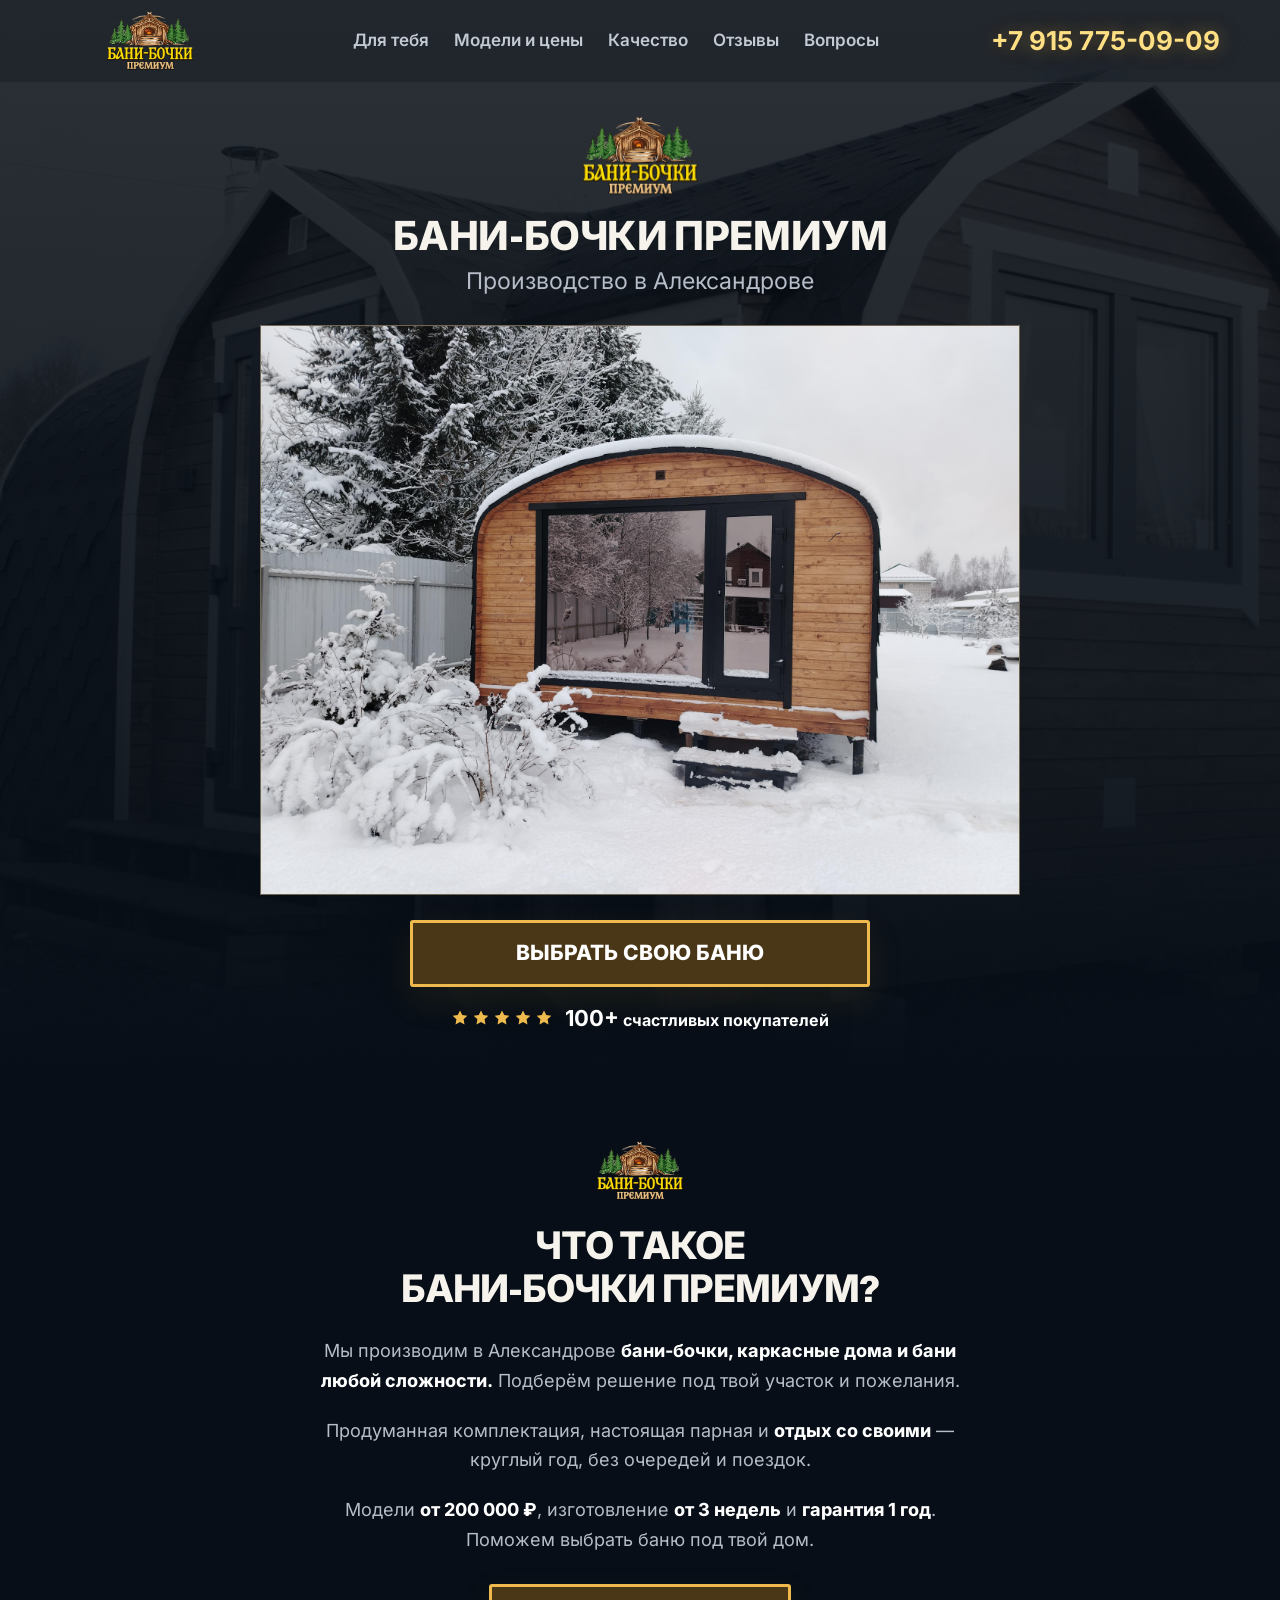
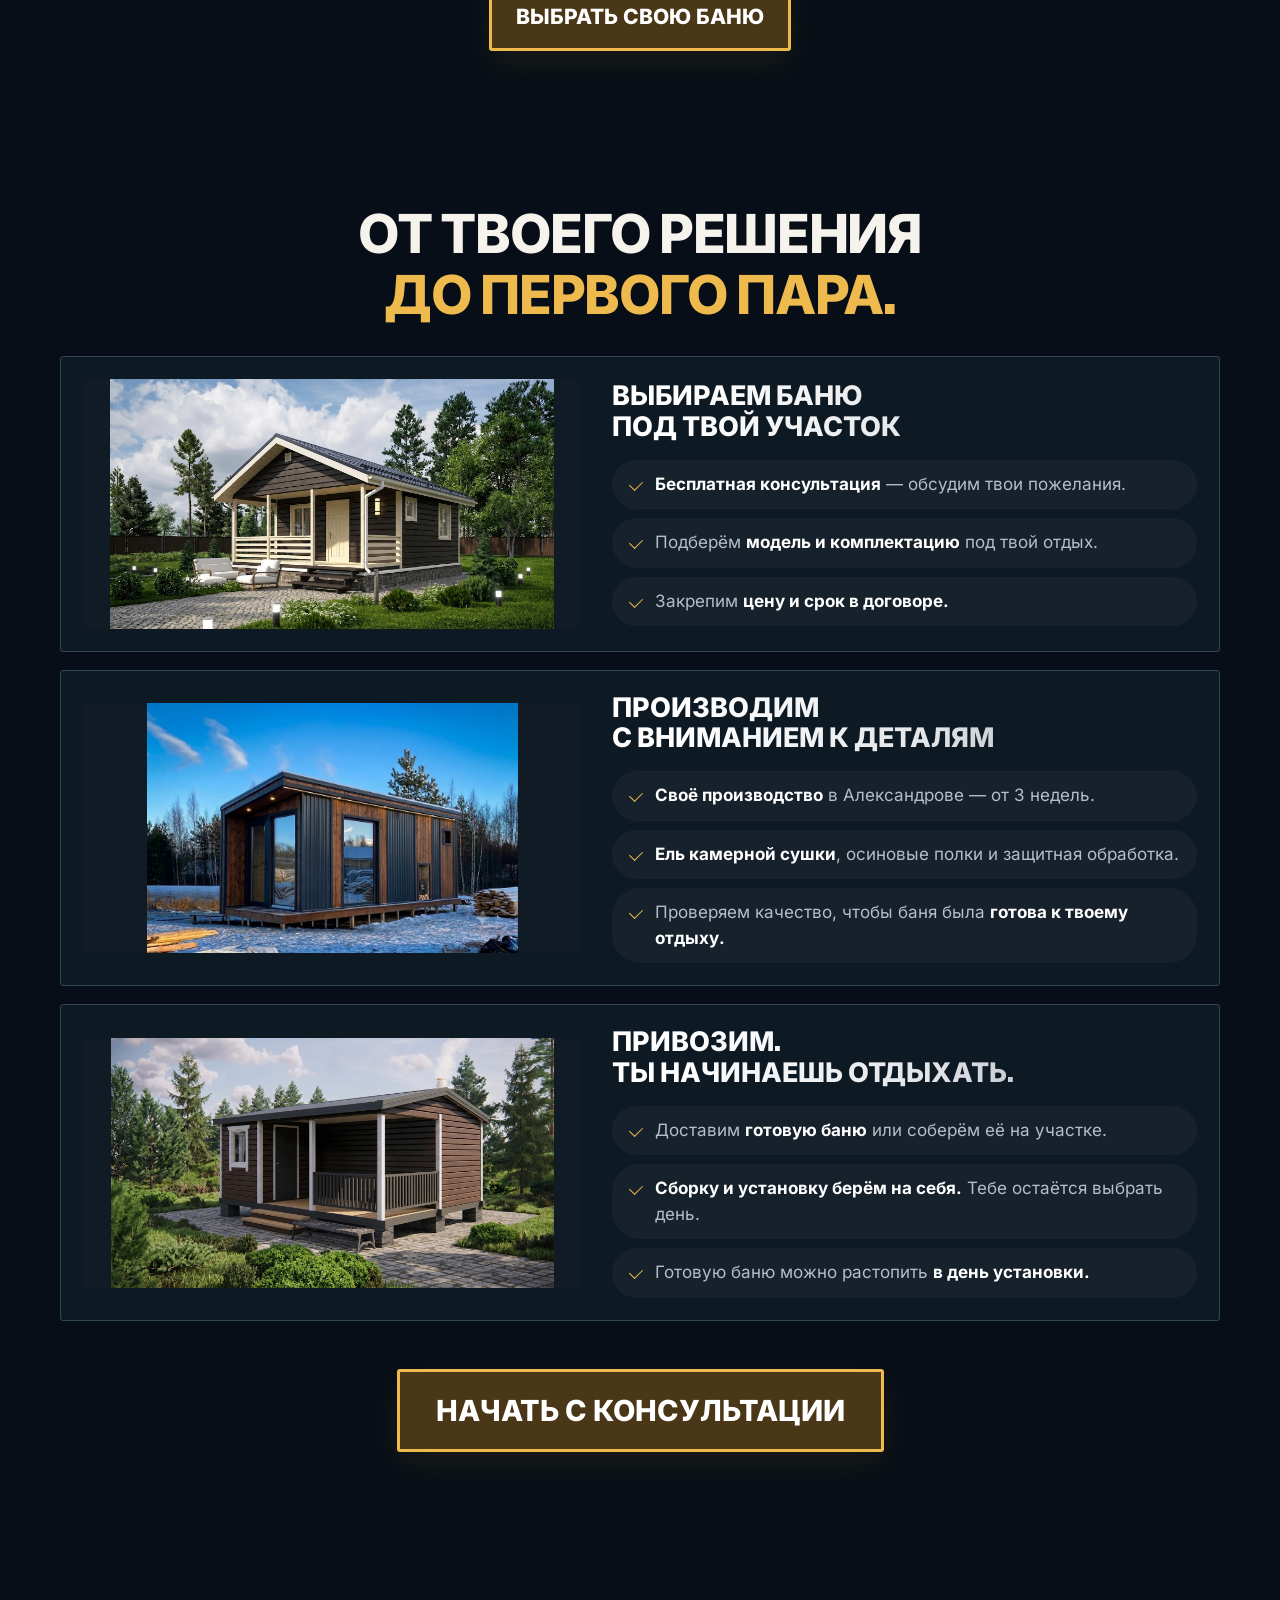
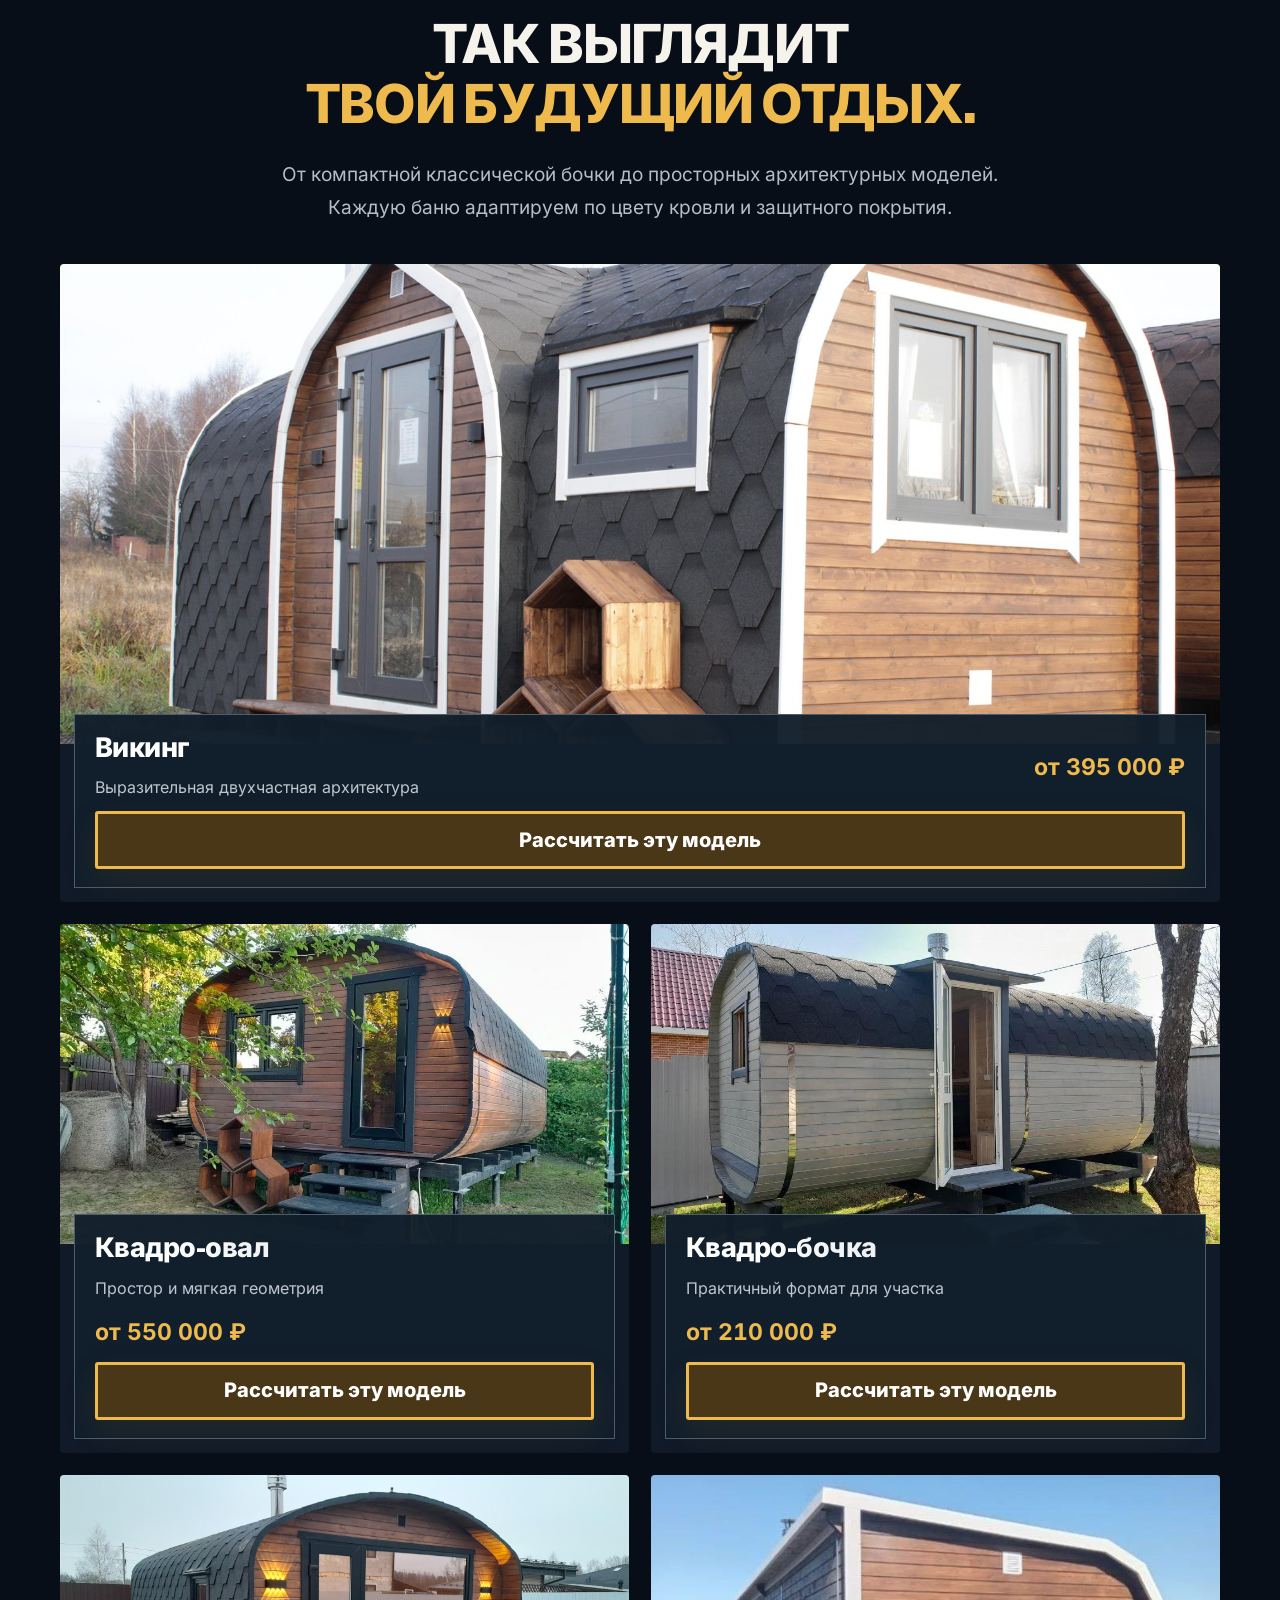
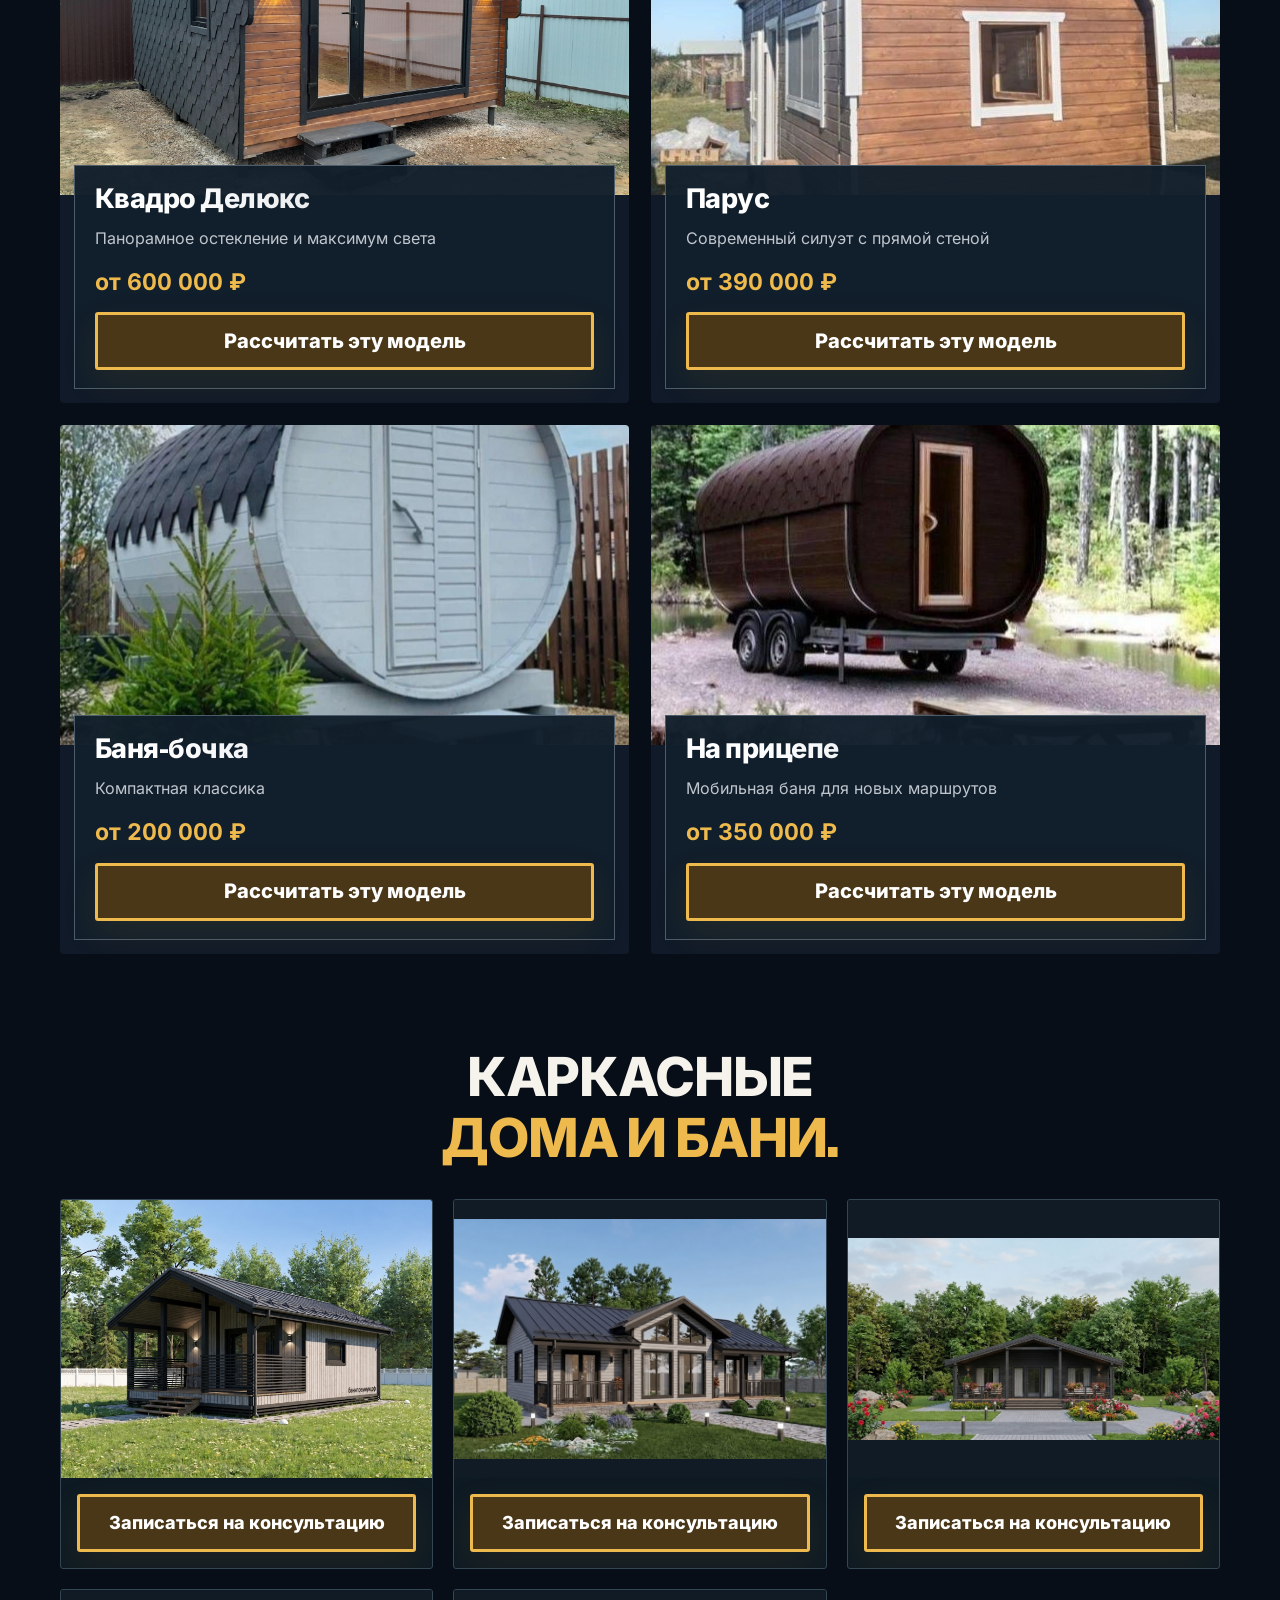
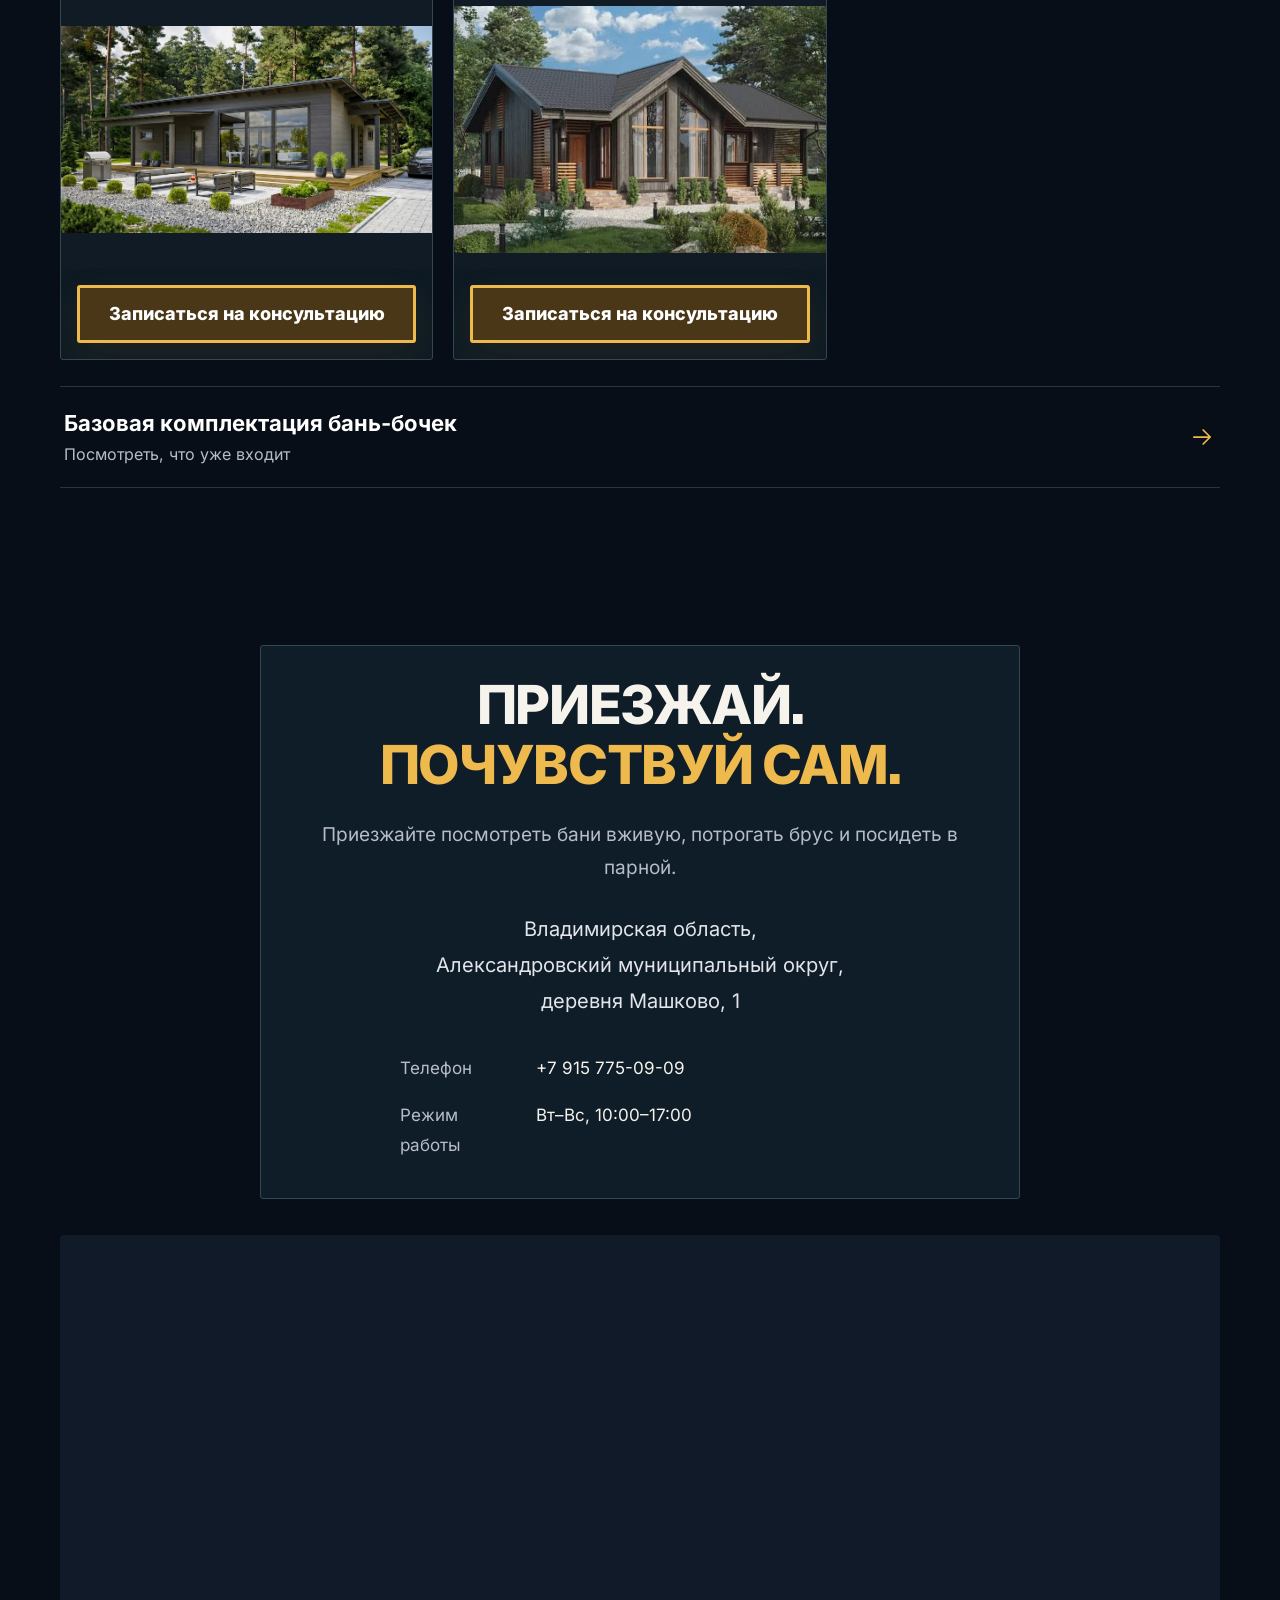
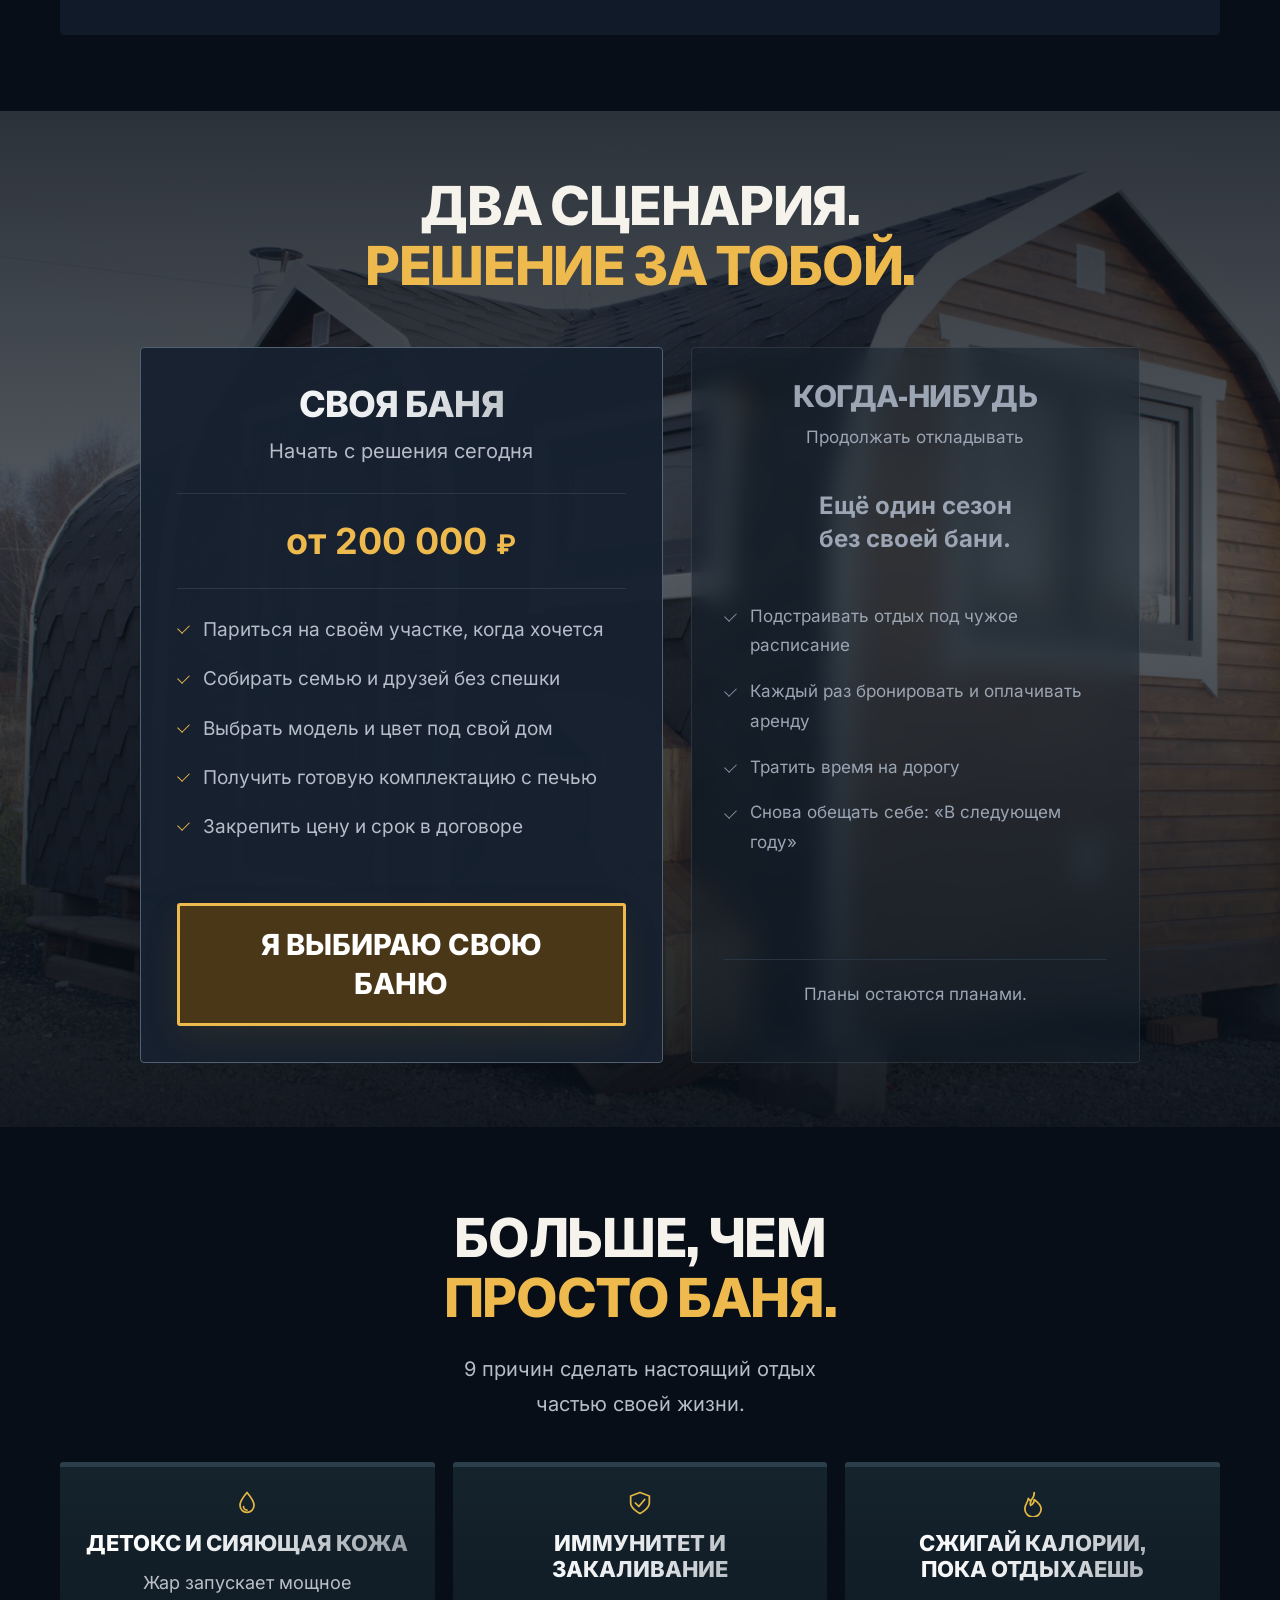
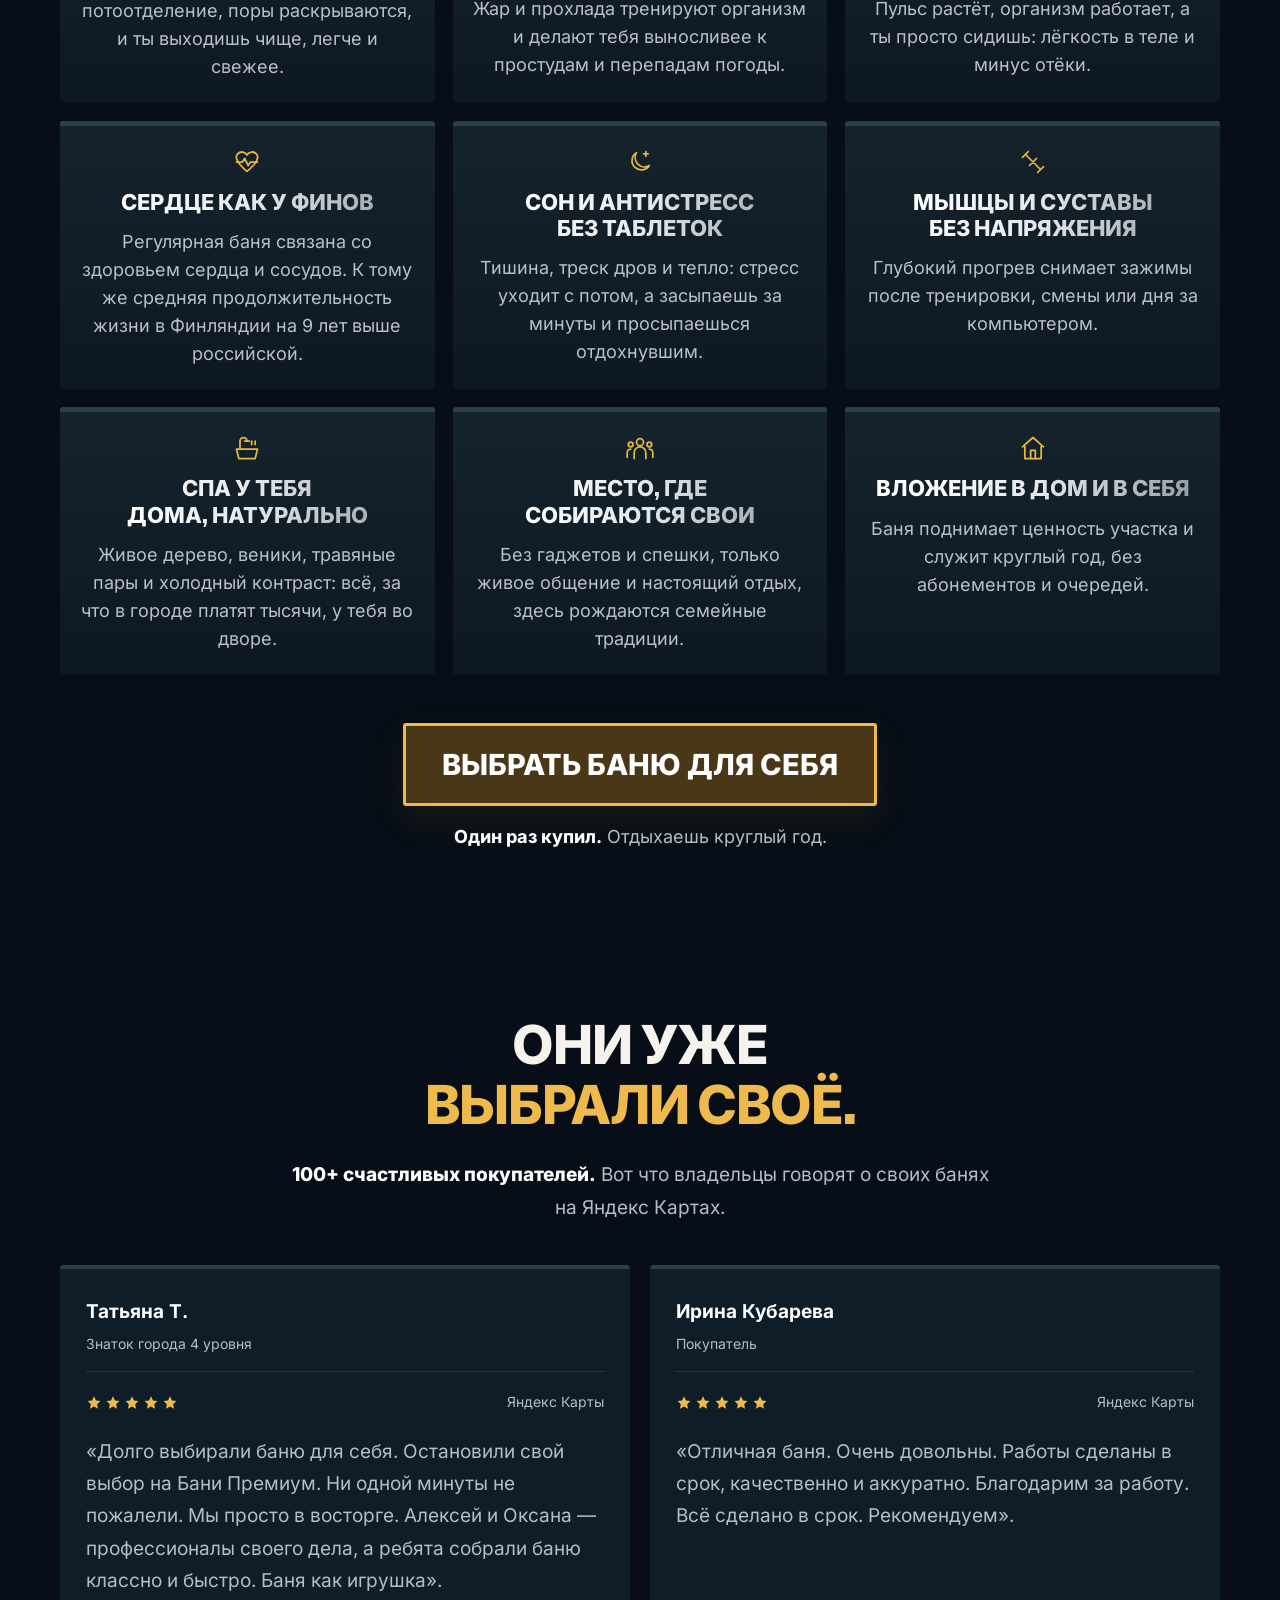
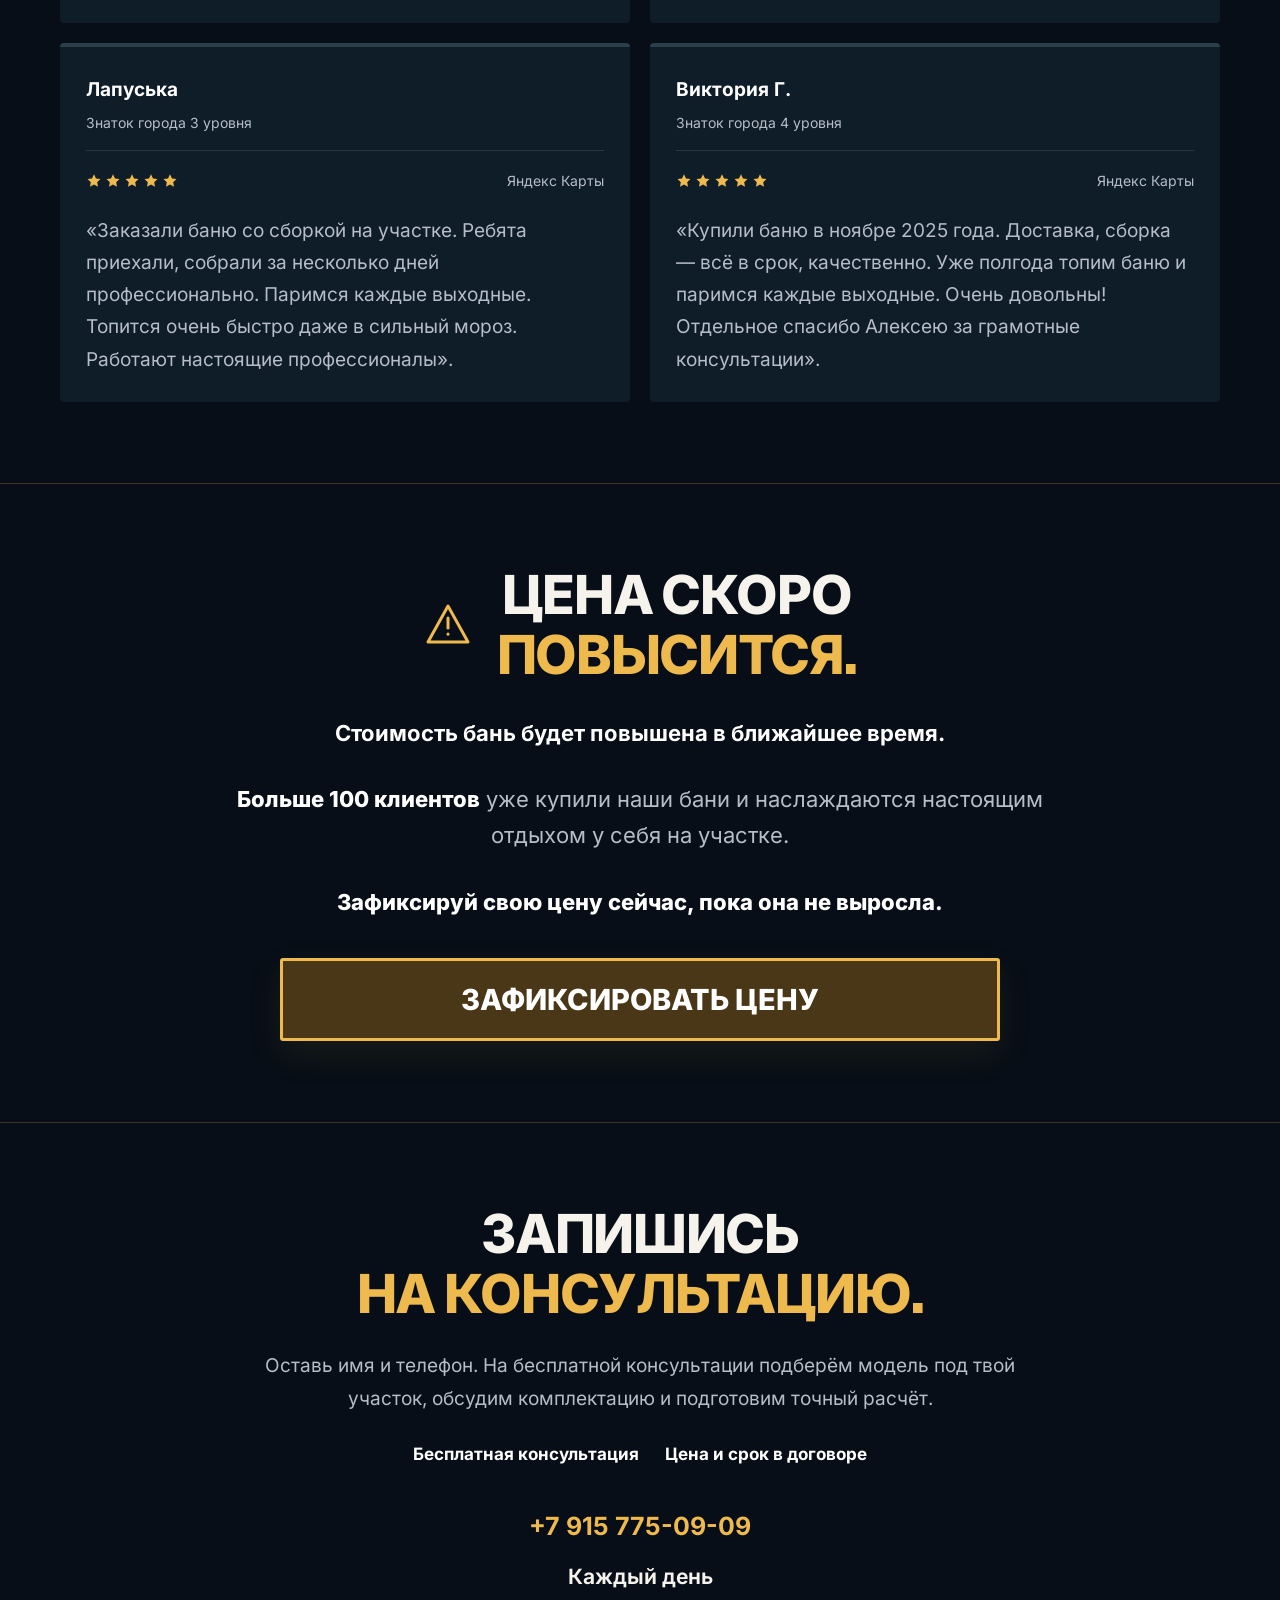
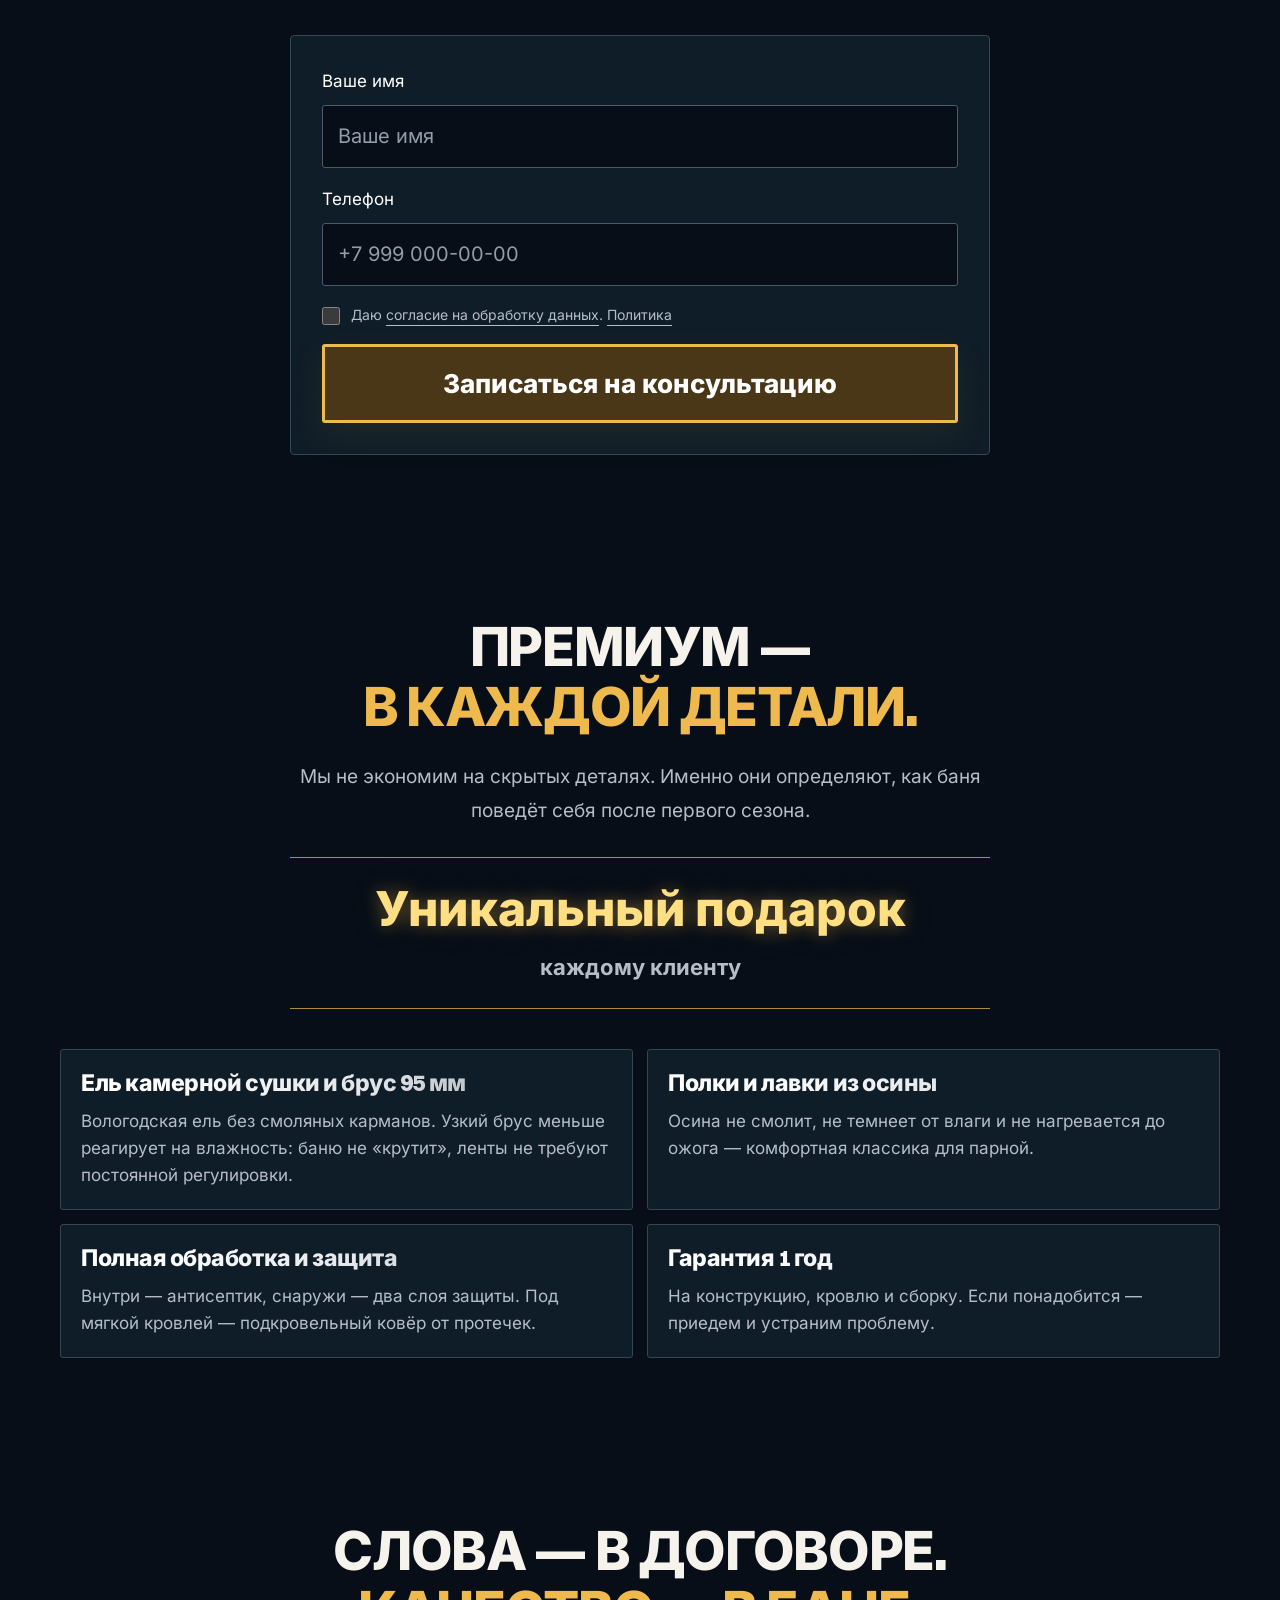
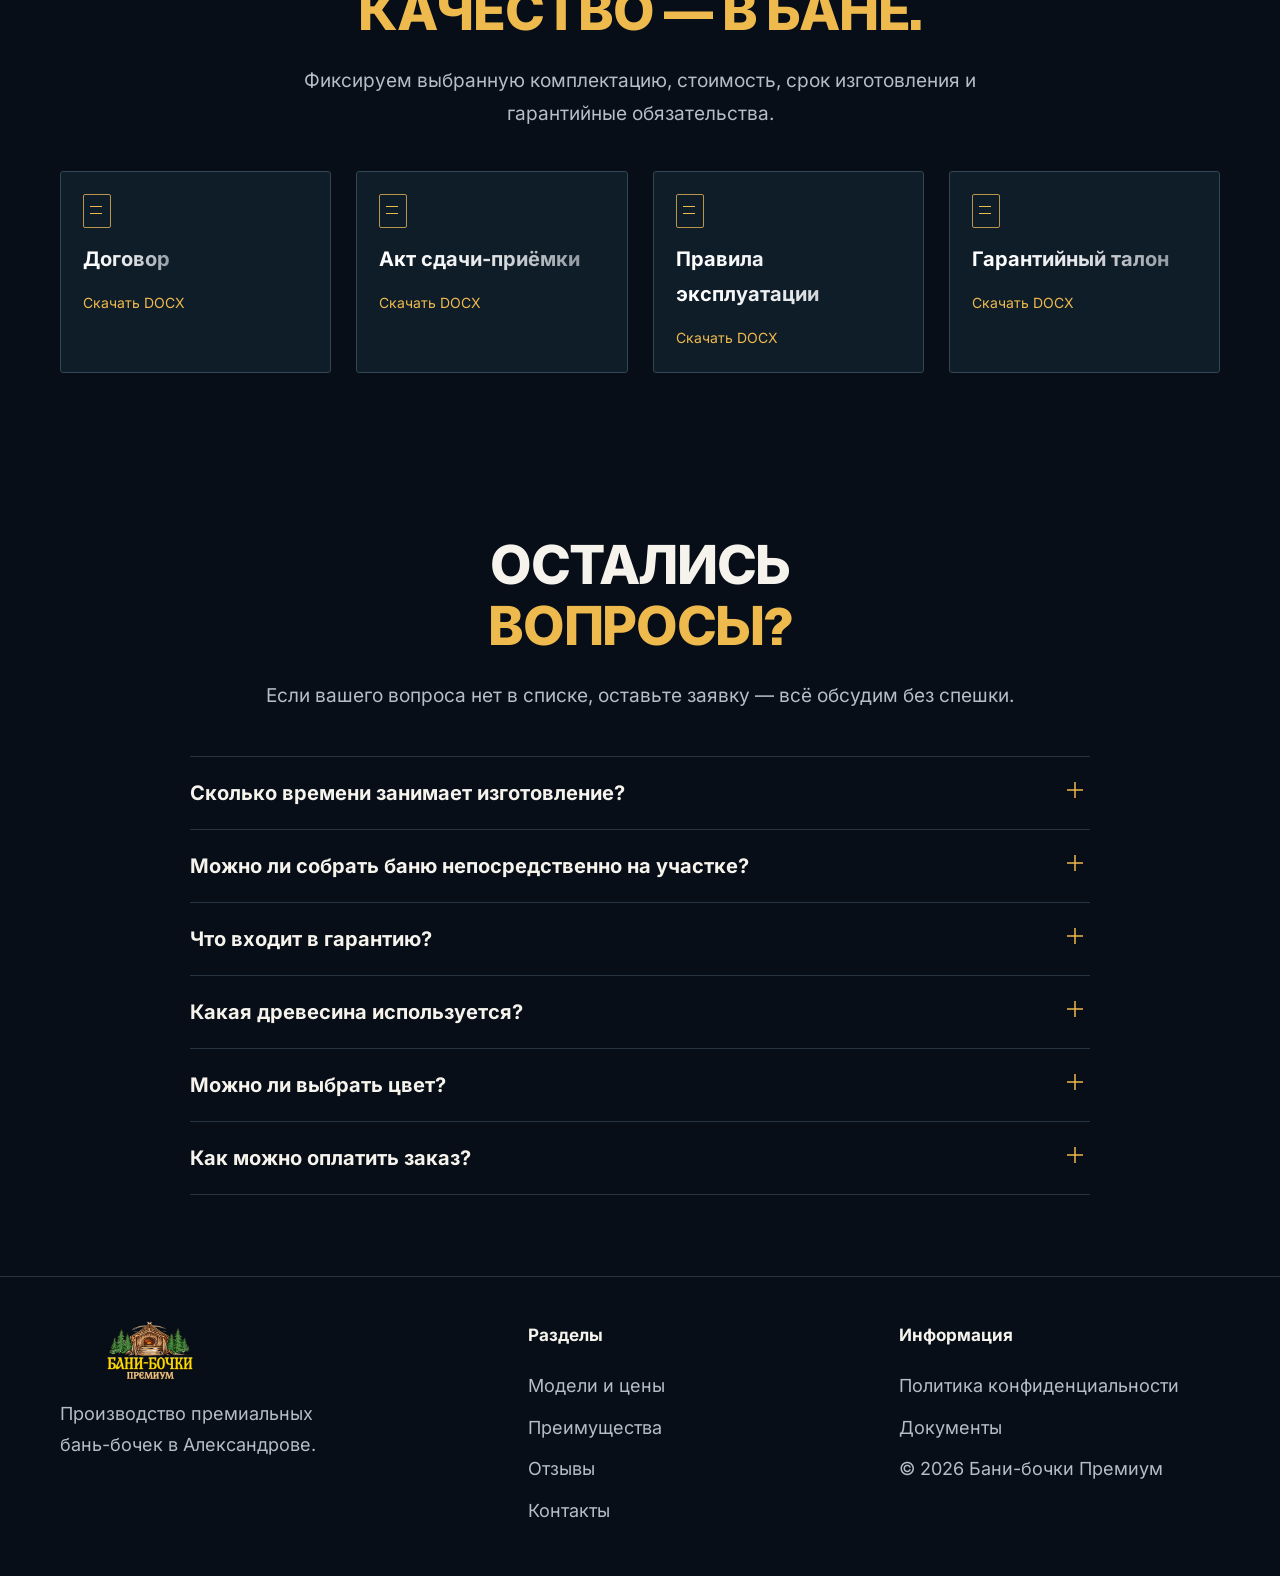
==== commit d70069a5: "Move compact base equipment link beneath frame projects" ====
--- a/index.html
+++ b/index.html
@@ -9,12 +9,12 @@
   <meta property="og:title" content="Бани-бочки Премиум">
   <meta property="og:description" content="Производим бани, в которых хочется остаться. Ель камерной сушки, продуманная комплектация и гарантия 1 год.">
   <meta property="og:type" content="website">
-  <meta property="og:url" content="https://banizhochki.pages.dev/">
-  <meta property="og:image" content="https://banizhochki.pages.dev/assets/viking.jpg">
+  <meta property="og:url" content="https://prodetine.github.io/banipremium/">
+  <meta property="og:image" content="https://prodetine.github.io/banipremium/assets/hero-deluxe.jpg">
   <link rel="icon" href="assets/logo-transparent.png" type="image/png">
   <link rel="preload" href="assets/fonts/inter-cyrillic.woff2" as="font" type="font/woff2" crossorigin>
   <link rel="stylesheet" href="assets/fonts/fonts.css?v=20261007d">
-  <link rel="stylesheet" href="styles-trw.css?v=20261008c">
+  <link rel="stylesheet" href="styles-trw.css?v=20261009b">
 </head>
 <body>
 <a class="skip-link" href="#main">К содержанию</a>
@@ -97,7 +97,10 @@
         </div>
       </div>
     </section>
-<section class="section frame-projects" id="frame-projects"><div class="container"><h2 class="center-heading">КАРКАСНЫЕ<br><em>ДОМА И БАНИ.</em></h2><div class="frame-projects-grid"><article class="frame-project"><img src="assets/frame-project-1.png" alt="Каркасный дом с террасой" width="1448" height="1086" loading="lazy"><a class="button" href="#request-bottom">Записаться на консультацию</a></article><article class="frame-project"><img src="assets/frame-project-2.png" alt="Каркасный дом с террасой" width="1561" height="1008" loading="lazy"><a class="button" href="#request-bottom">Записаться на консультацию</a></article><article class="frame-project"><img src="assets/frame-project-6.png" alt="Каркасный дом с террасой" width="1697" height="927" loading="lazy"><a class="button" href="#request-bottom">Записаться на консультацию</a></article><article class="frame-project"><img src="assets/frame-project-7.png" alt="Каркасный дом с панорамными окнами" width="1678" height="937" loading="lazy"><a class="button" href="#request-bottom">Записаться на консультацию</a></article><article class="frame-project"><img src="assets/frame-project-8.png" alt="Каркасный дом с панорамными окнами" width="547" height="365" loading="lazy"><a class="button" href="#request-bottom">Записаться на консультацию</a></article></div></div></section>
+<section class="section frame-projects" id="frame-projects"><div class="container"><h2 class="center-heading">КАРКАСНЫЕ<br><em>ДОМА И БАНИ.</em></h2><div class="frame-projects-grid"><article class="frame-project"><img src="assets/frame-project-1.png" alt="Каркасный дом с террасой" width="1448" height="1086" loading="lazy"><a class="button" href="#request-bottom">Записаться на консультацию</a></article><article class="frame-project"><img src="assets/frame-project-2.png" alt="Каркасный дом с террасой" width="1561" height="1008" loading="lazy"><a class="button" href="#request-bottom">Записаться на консультацию</a></article><article class="frame-project"><img src="assets/frame-project-6.png" alt="Каркасный дом с террасой" width="1697" height="927" loading="lazy"><a class="button" href="#request-bottom">Записаться на консультацию</a></article><article class="frame-project"><img src="assets/frame-project-7.png" alt="Каркасный дом с панорамными окнами" width="1678" height="937" loading="lazy"><a class="button" href="#request-bottom">Записаться на консультацию</a></article><article class="frame-project"><img src="assets/frame-project-8.png" alt="Каркасный дом с панорамными окнами" width="547" height="365" loading="lazy"><a class="button" href="#request-bottom">Записаться на консультацию</a></article></div>
+<div class="equipment-teaser" id="equipment">
+  <a class="equipment-link" href="equipment.html"><span><strong>Базовая комплектация бань-бочек</strong><small>Посмотреть, что уже входит</small></span><svg viewBox="0 0 24 24" width="28" height="28" fill="none" stroke="currentColor" stroke-width="1.5" stroke-linecap="round" stroke-linejoin="round" aria-hidden="true"><path d="M5 12h14m-6-6 6 6-6 6"/></svg></a>
+</div></div></section>
 <section class="contacts" id="contacts">
       <div class="container contacts-layout">
         <div class="contacts-info">
@@ -168,13 +171,13 @@
     <a class="request-phone" href="tel:+79157750909">+7 915 775-09-09</a><p class="request-hours">Каждый день</p>
   </div>
   <div class="request-card" id="request"><form class="lead-form lead-form-inline" data-lead-form>
-          <label><span>Ваше имя</span><input type="text" name="name" autocomplete="name" maxlength="80" placeholder="Ваше имя" required></label>
-          <label><span>Телефон</span><input type="tel" name="phone" autocomplete="tel" inputmode="tel" maxlength="30" placeholder="+7 999 000-00-00" required></label>
-          <label class="honeypot" aria-hidden="true">Сайт<input type="text" name="website" tabindex="-1" autocomplete="off"></label>
-          <label class="consent"><input type="checkbox" name="consent" required><span>Даю <a href="consent.html" target="_blank">согласие на обработку данных</a>. <a href="privacy.html" target="_blank">Политика</a></span></label>
-          <button class="button button-full" type="submit">Записаться на консультацию</button>
-          <p class="form-status" role="status" aria-live="polite"></p>
-        </form></div>
+    <label><span>Ваше имя</span><input type="text" name="name" autocomplete="name" maxlength="80" placeholder="Ваше имя" required></label>
+    <label><span>Телефон</span><input type="tel" name="phone" autocomplete="tel" inputmode="tel" maxlength="30" placeholder="+7 999 000-00-00" required></label>
+    <label class="honeypot" aria-hidden="true">Сайт<input type="text" name="website" tabindex="-1" autocomplete="off"></label>
+    <label class="consent"><input type="checkbox" name="consent" required><span>Даю <a href="consent.html" target="_blank" rel="noopener">согласие на обработку данных</a>. <a href="privacy.html" target="_blank" rel="noopener">Политика</a></span></label>
+    <button class="button button-full" type="submit">Записаться на консультацию</button>
+    <p class="form-status" role="status" aria-live="polite"></p>
+  </form></div>
 </div></section>
 <section class="section advantages" id="advantages">
       <div class="container advantages-layout">
@@ -195,10 +198,6 @@
         </div>
       </div>
     </section>
-<section class="section equipment-teaser" id="equipment"><div class="container">
-  <div class="section-heading"><div><h2>ВСЁ ДЛЯ<br><em>ПЕРВОЙ РАСТОПКИ.</em></h2></div><p>Печь, электрика, вентиляция и защитная обработка — посмотри, что входит в комплектацию твоей бани.</p></div>
-  <a class="equipment-link" href="equipment.html"><span>Посмотреть комплектацию</span><svg viewBox="0 0 24 24" width="28" height="28" fill="none" stroke="currentColor" stroke-width="1.5" stroke-linecap="round" stroke-linejoin="round" aria-hidden="true"><path d="M5 12h14m-6-6 6 6-6 6"/></svg></a>
-</div></section>
 <section class="section documents" id="documents">
       <div class="container">
         <div class="section-heading"><div><h2>СЛОВА — В ДОГОВОРЕ.<br><em>КАЧЕСТВО — В БАНЕ.</em></h2></div><p>Фиксируем выбранную комплектацию, стоимость, срок изготовления и гарантийные обязательства.</p></div>
@@ -230,5 +229,5 @@
     </div>
   </footer></main>
 <a class="mobile-cta" href="#request-bottom">Записаться на консультацию</a>
-<script src="script.js?v=20261008c" defer></script>
+<script src="script.js?v=20261009a" defer></script>
 </body></html>
--- a/styles-trw.css
+++ b/styles-trw.css
@@ -215,3 +215,11 @@
 @media(max-width:360px){.journey-row{grid-template-columns:80px minmax(0,1fr);gap:12px}.journey-copy h3{font-size:18px}.journey-row>img{height:100px}}
 .frame-projects{padding-top:12px}.frame-projects .center-heading{margin-bottom:32px}.frame-projects-grid{display:grid;grid-template-columns:repeat(3,minmax(0,1fr));gap:20px}.frame-project{display:flex;flex-direction:column;overflow:hidden;background:#101b25ed;border:1px solid #344654;border-radius:3px}.frame-project>img{display:block;width:100%;aspect-ratio:4/3;object-fit:contain;background:#101b25}.frame-project .button{min-height:58px;font-size:18px;margin:16px;padding:12px 14px;flex:1}.journey-row>img{object-fit:contain;background:#101b25}
 @media(max-width:760px){.frame-projects-grid{grid-template-columns:1fr;gap:18px}.frame-project>img{aspect-ratio:auto;height:auto}.frame-project .button{flex:none;font-size:16px;min-height:54px}.frame-projects{padding-top:10px}}
+
+/* Compact equipment entry directly beneath the frame project gallery. */
+.frame-projects .equipment-teaser{margin-top:26px;background:transparent;text-align:left;scroll-margin-top:110px}
+.frame-projects .equipment-link{max-width:none;padding:22px 4px;font-size:22px;line-height:1.3}
+.frame-projects .equipment-link strong{display:block;color:var(--white);font-weight:700}
+.frame-projects .equipment-link small{display:block;margin-top:7px;color:var(--muted);font-size:16px;font-weight:400}
+.frame-projects .equipment-link:hover strong{color:var(--gold)}
+@media(max-width:760px){.frame-projects .equipment-teaser{margin-top:22px}.frame-projects .equipment-link{padding:20px 0;gap:16px;font-size:20px}.frame-projects .equipment-link small{font-size:15px}}
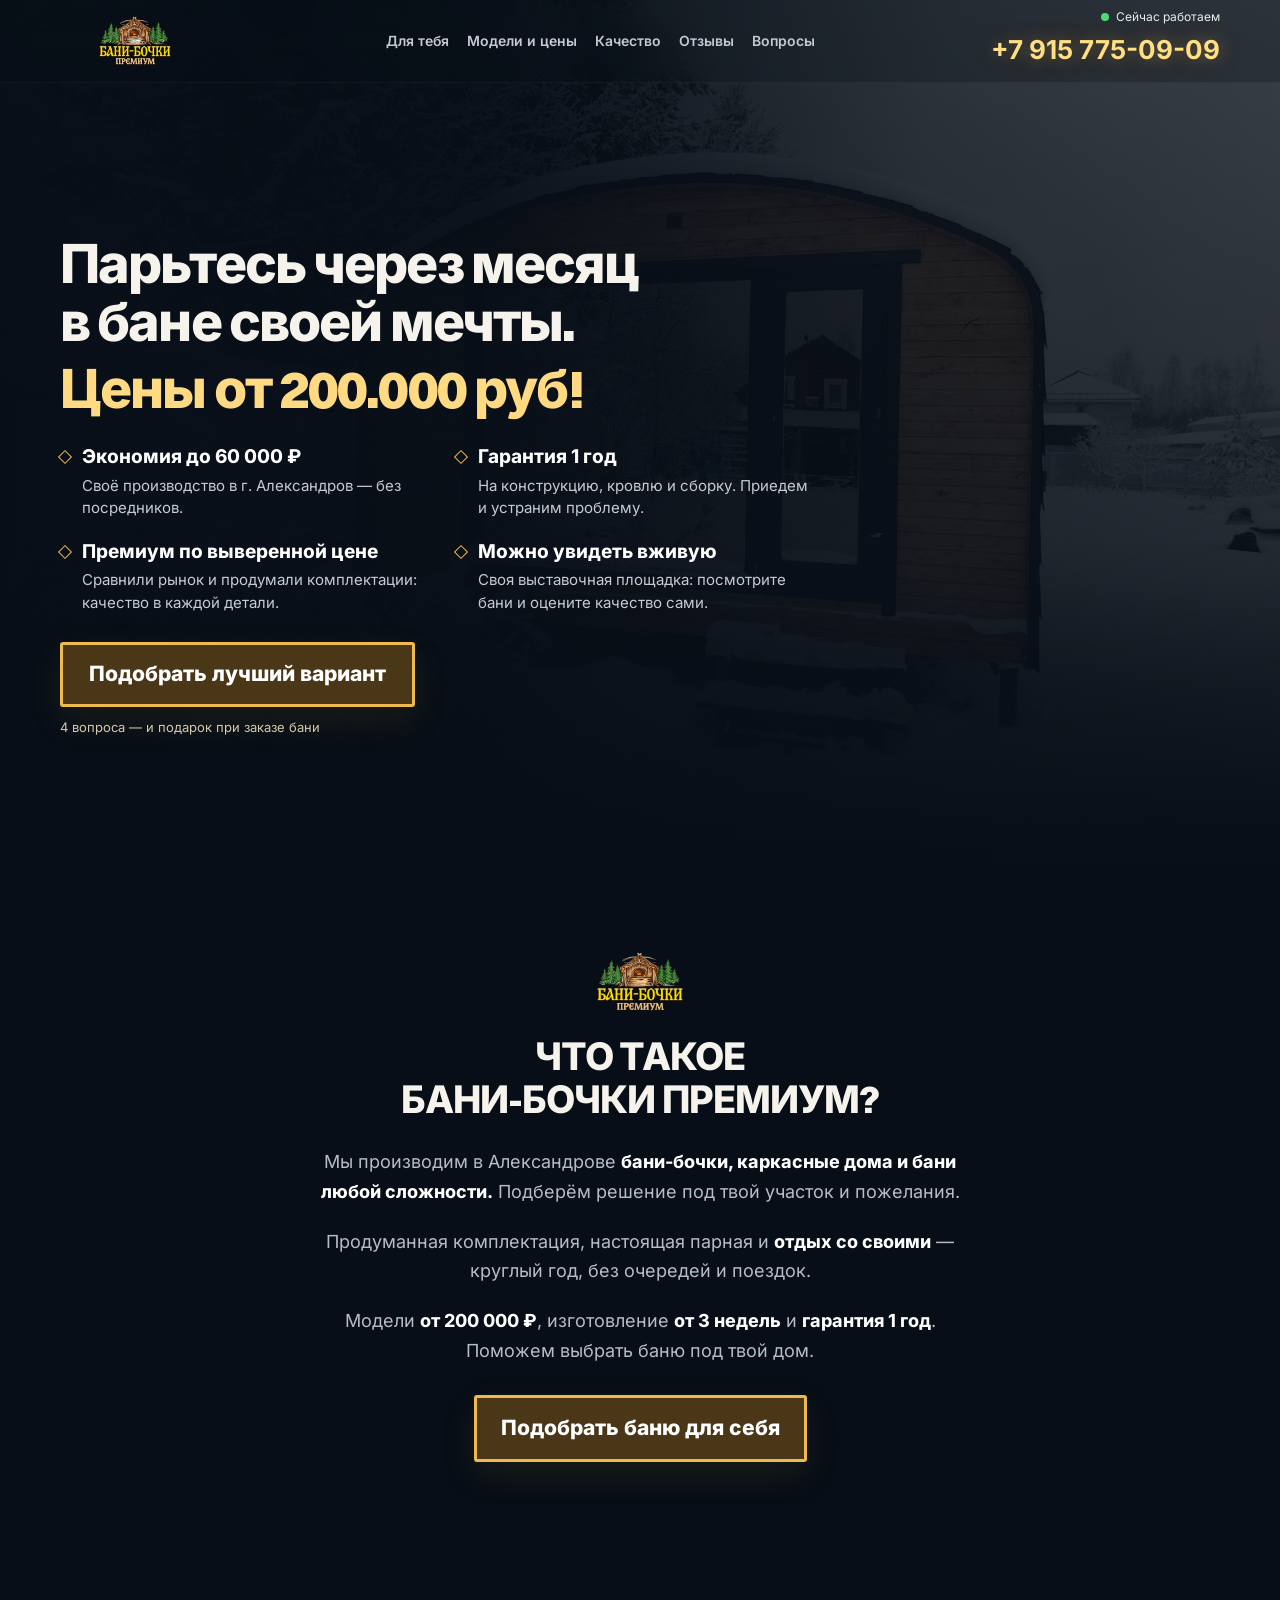
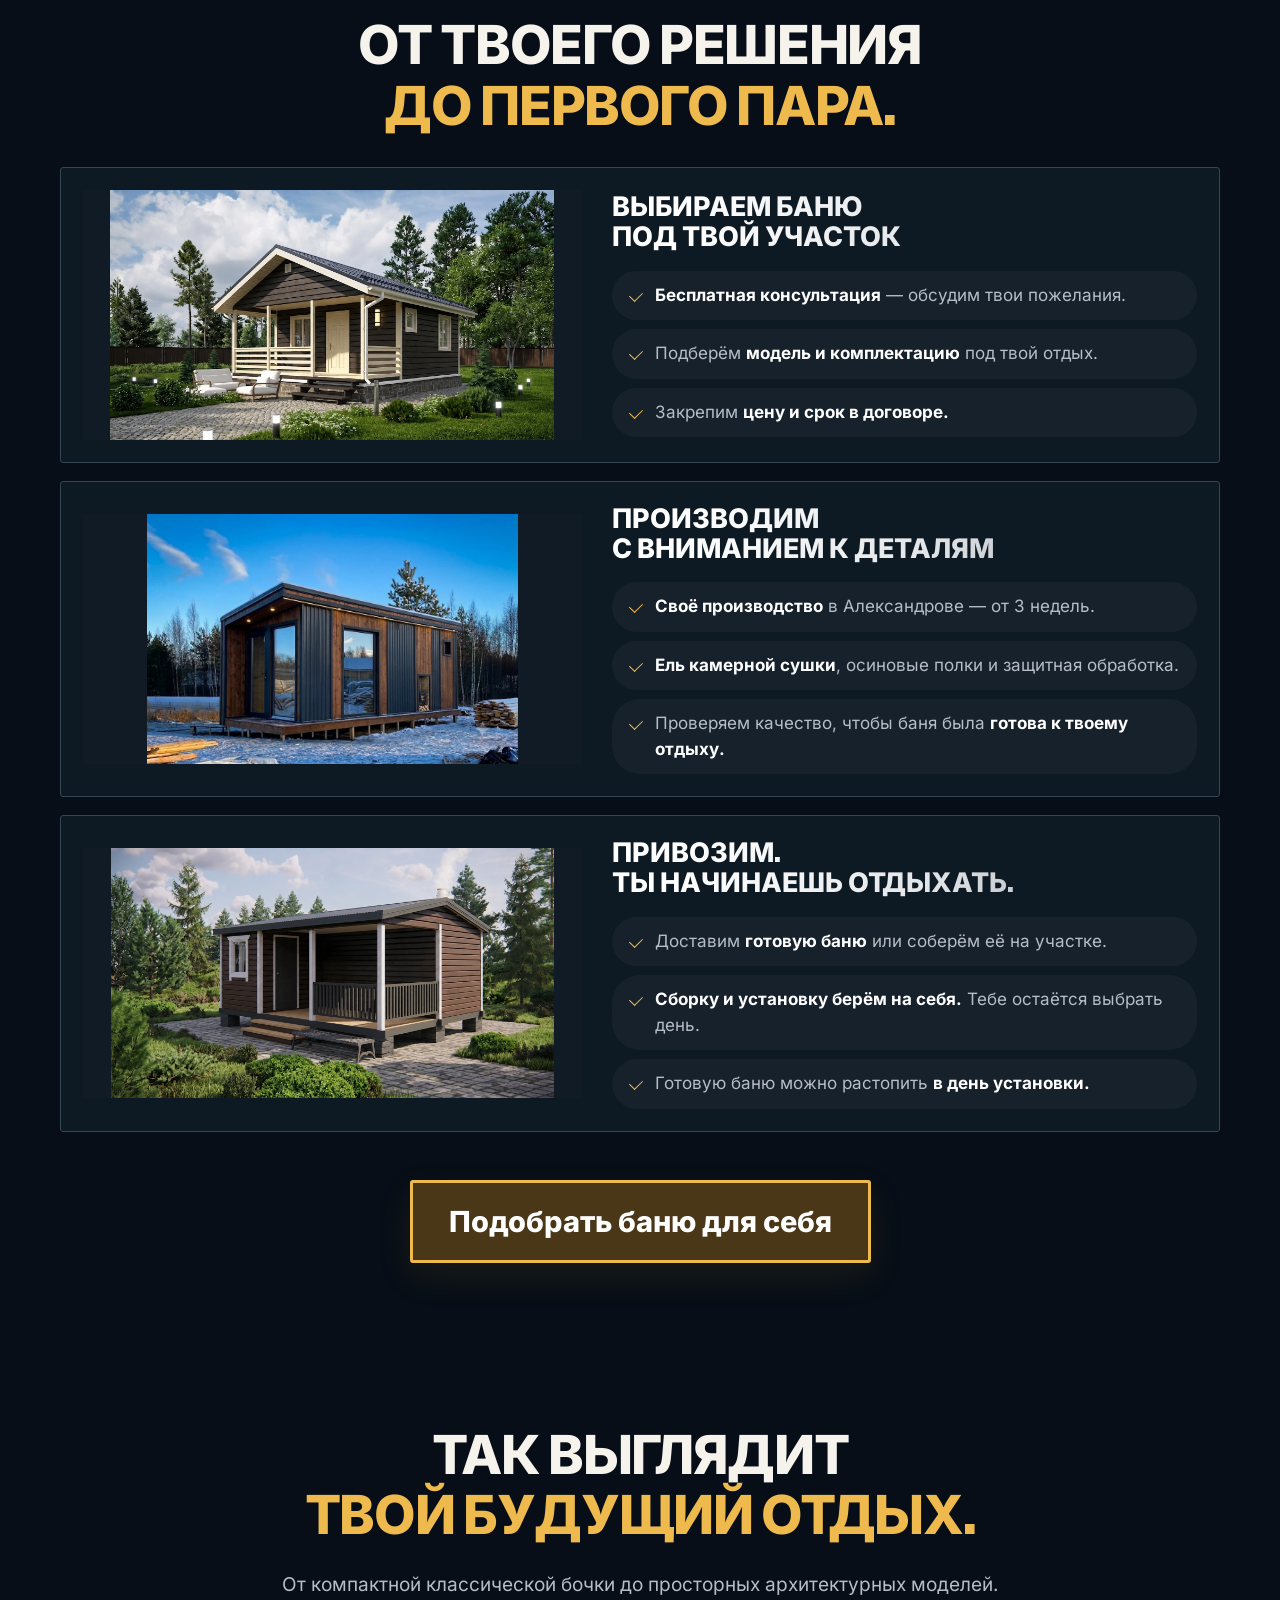
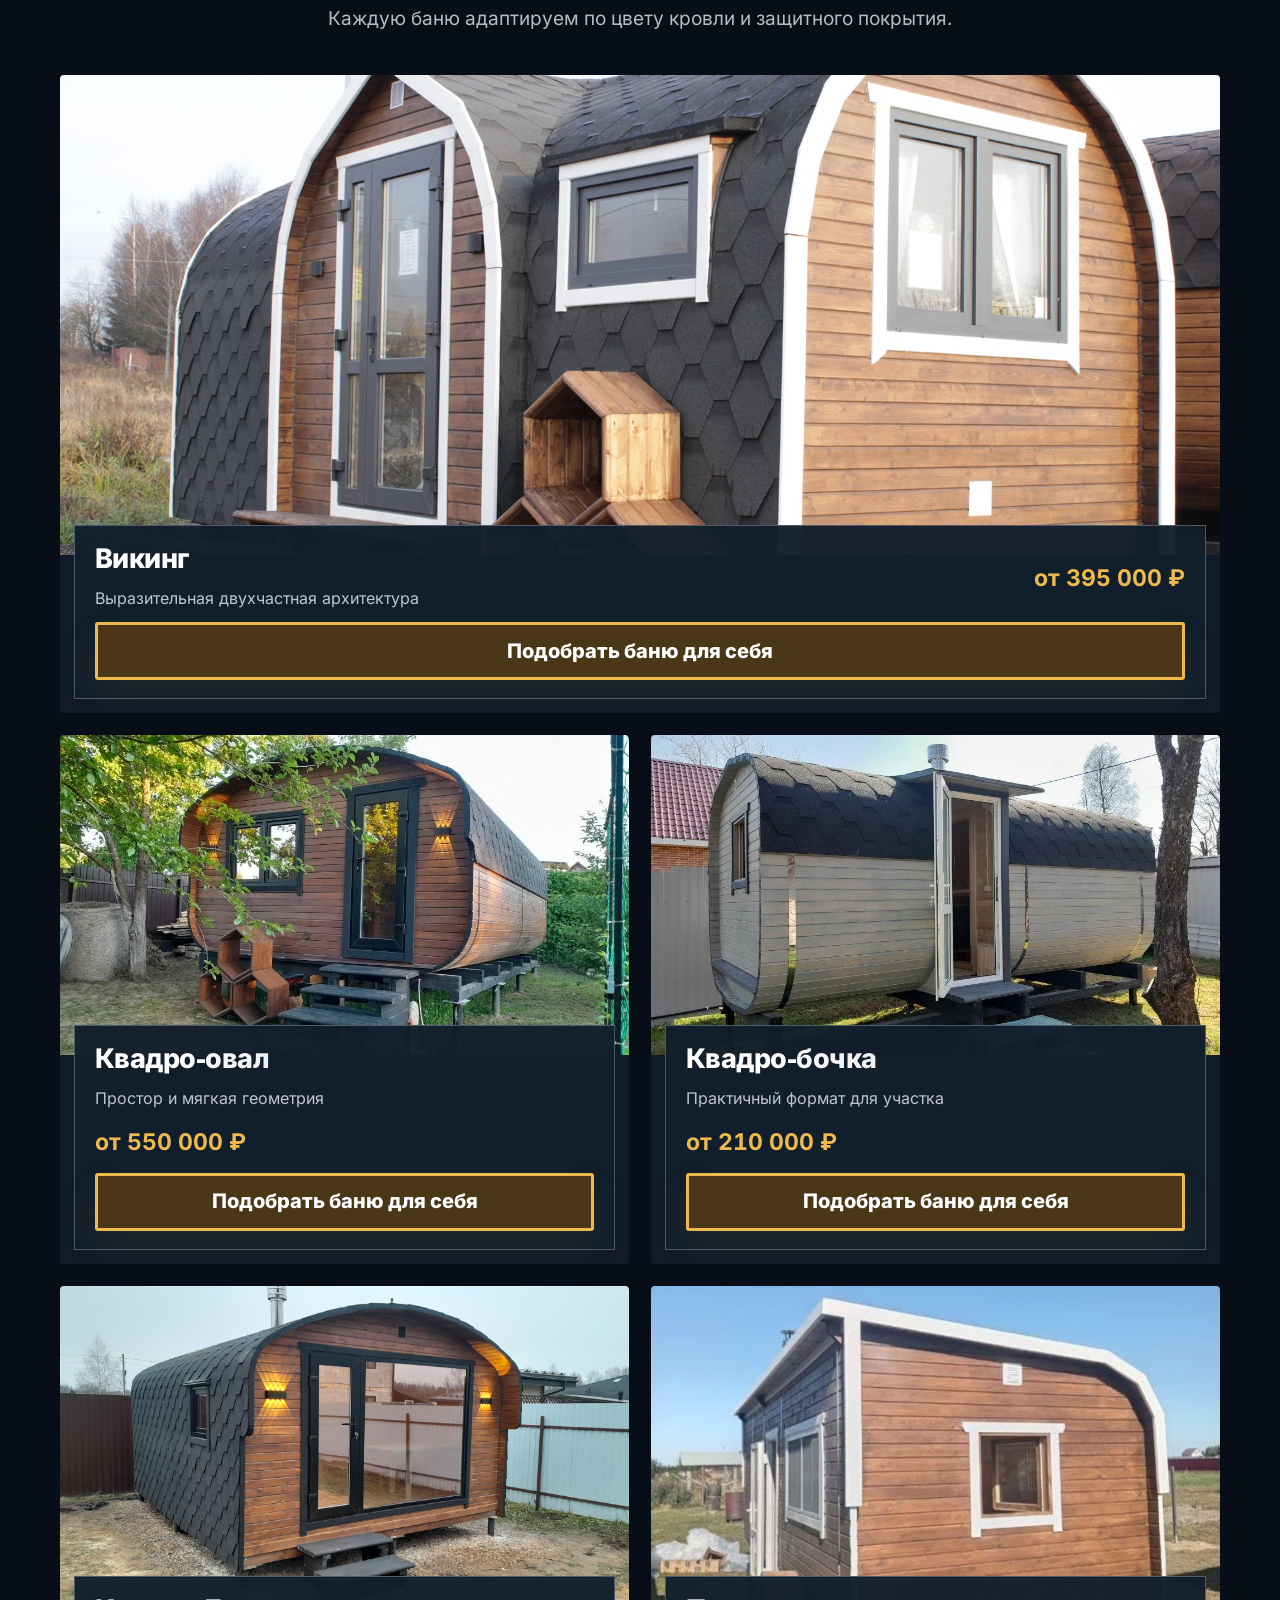
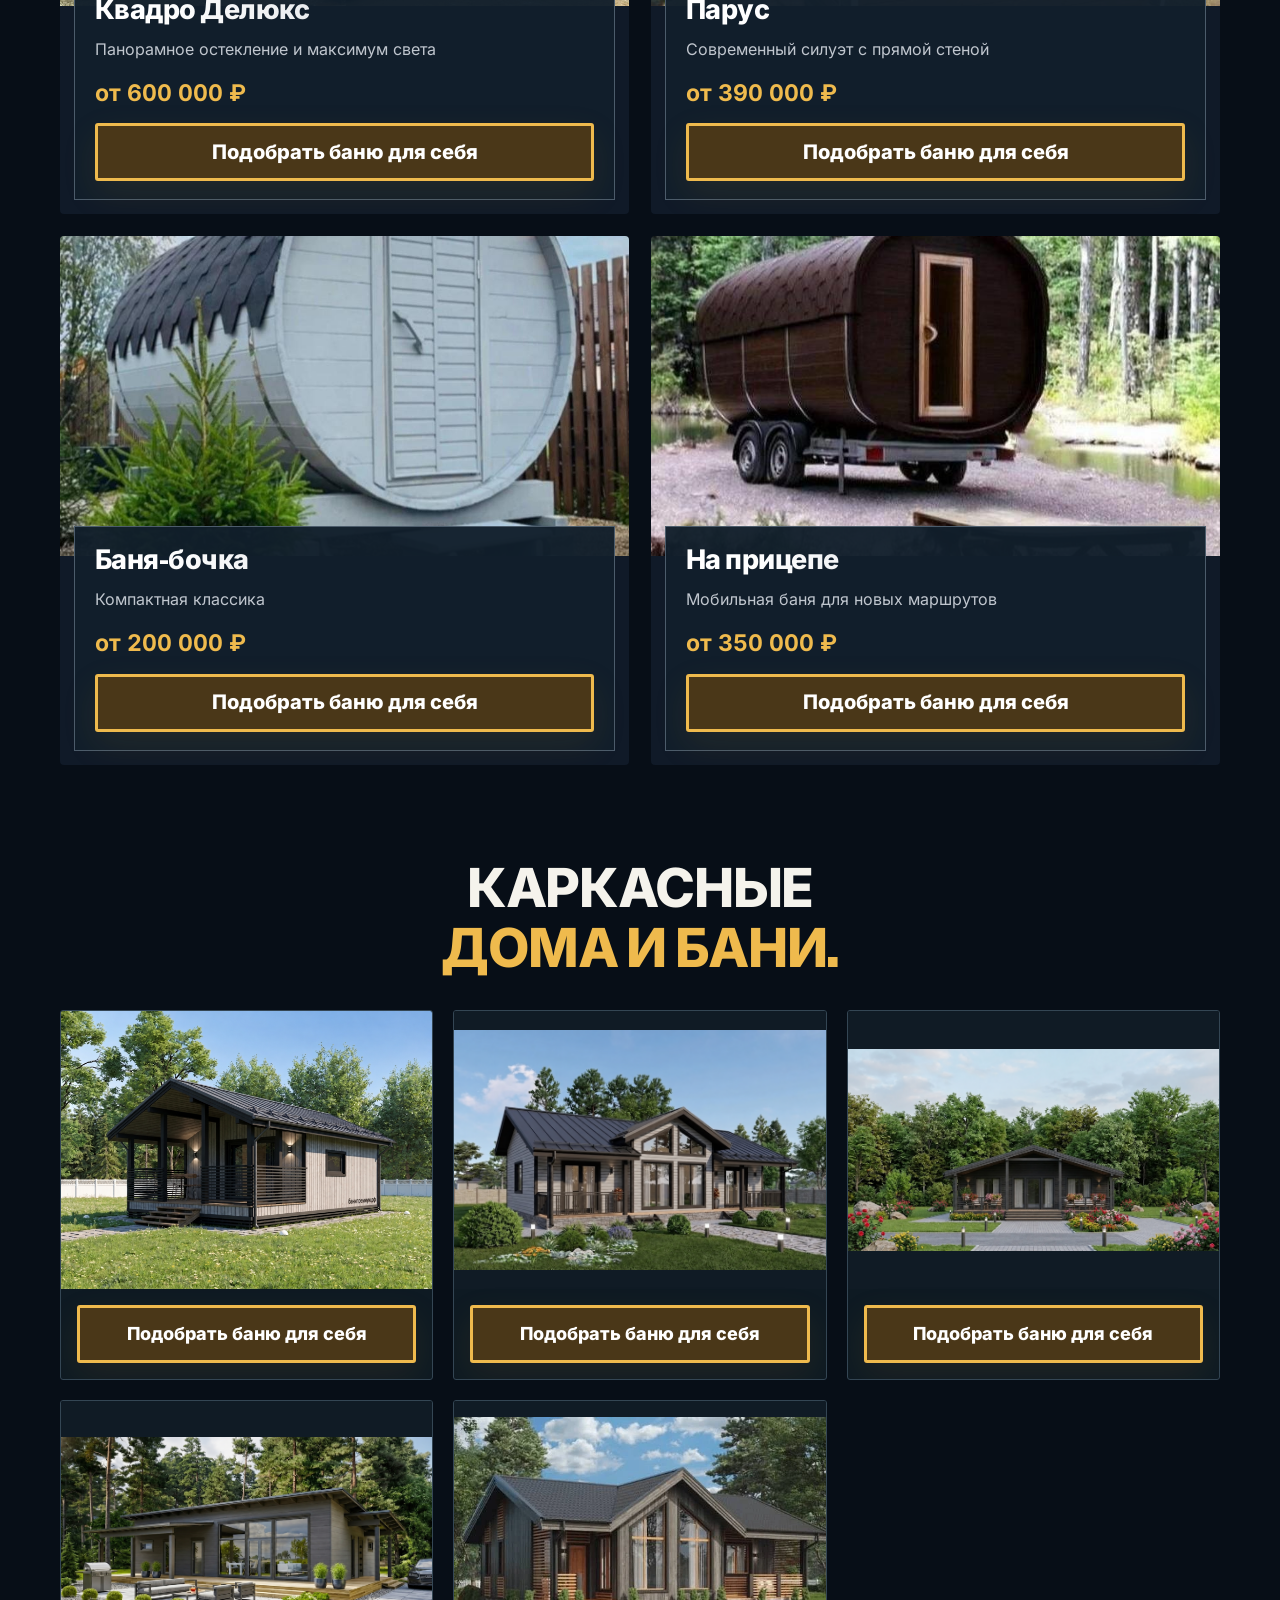
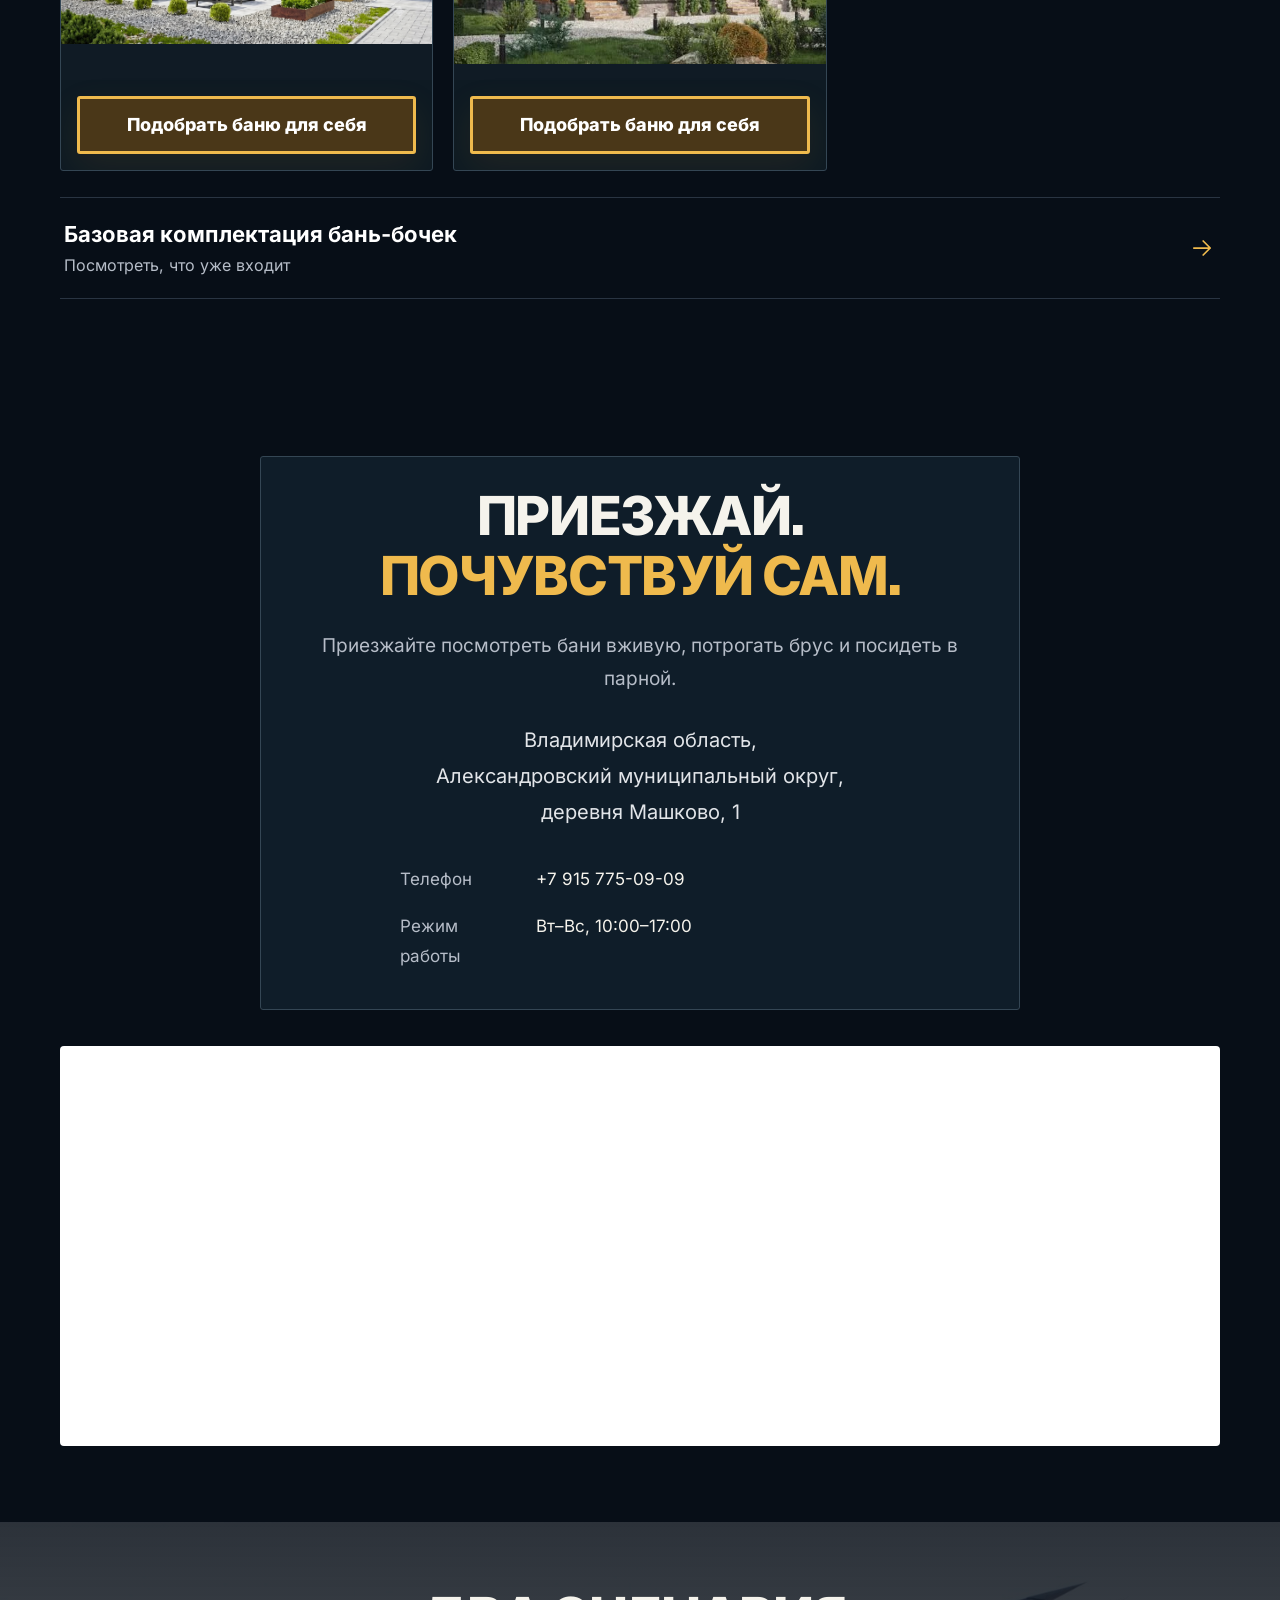
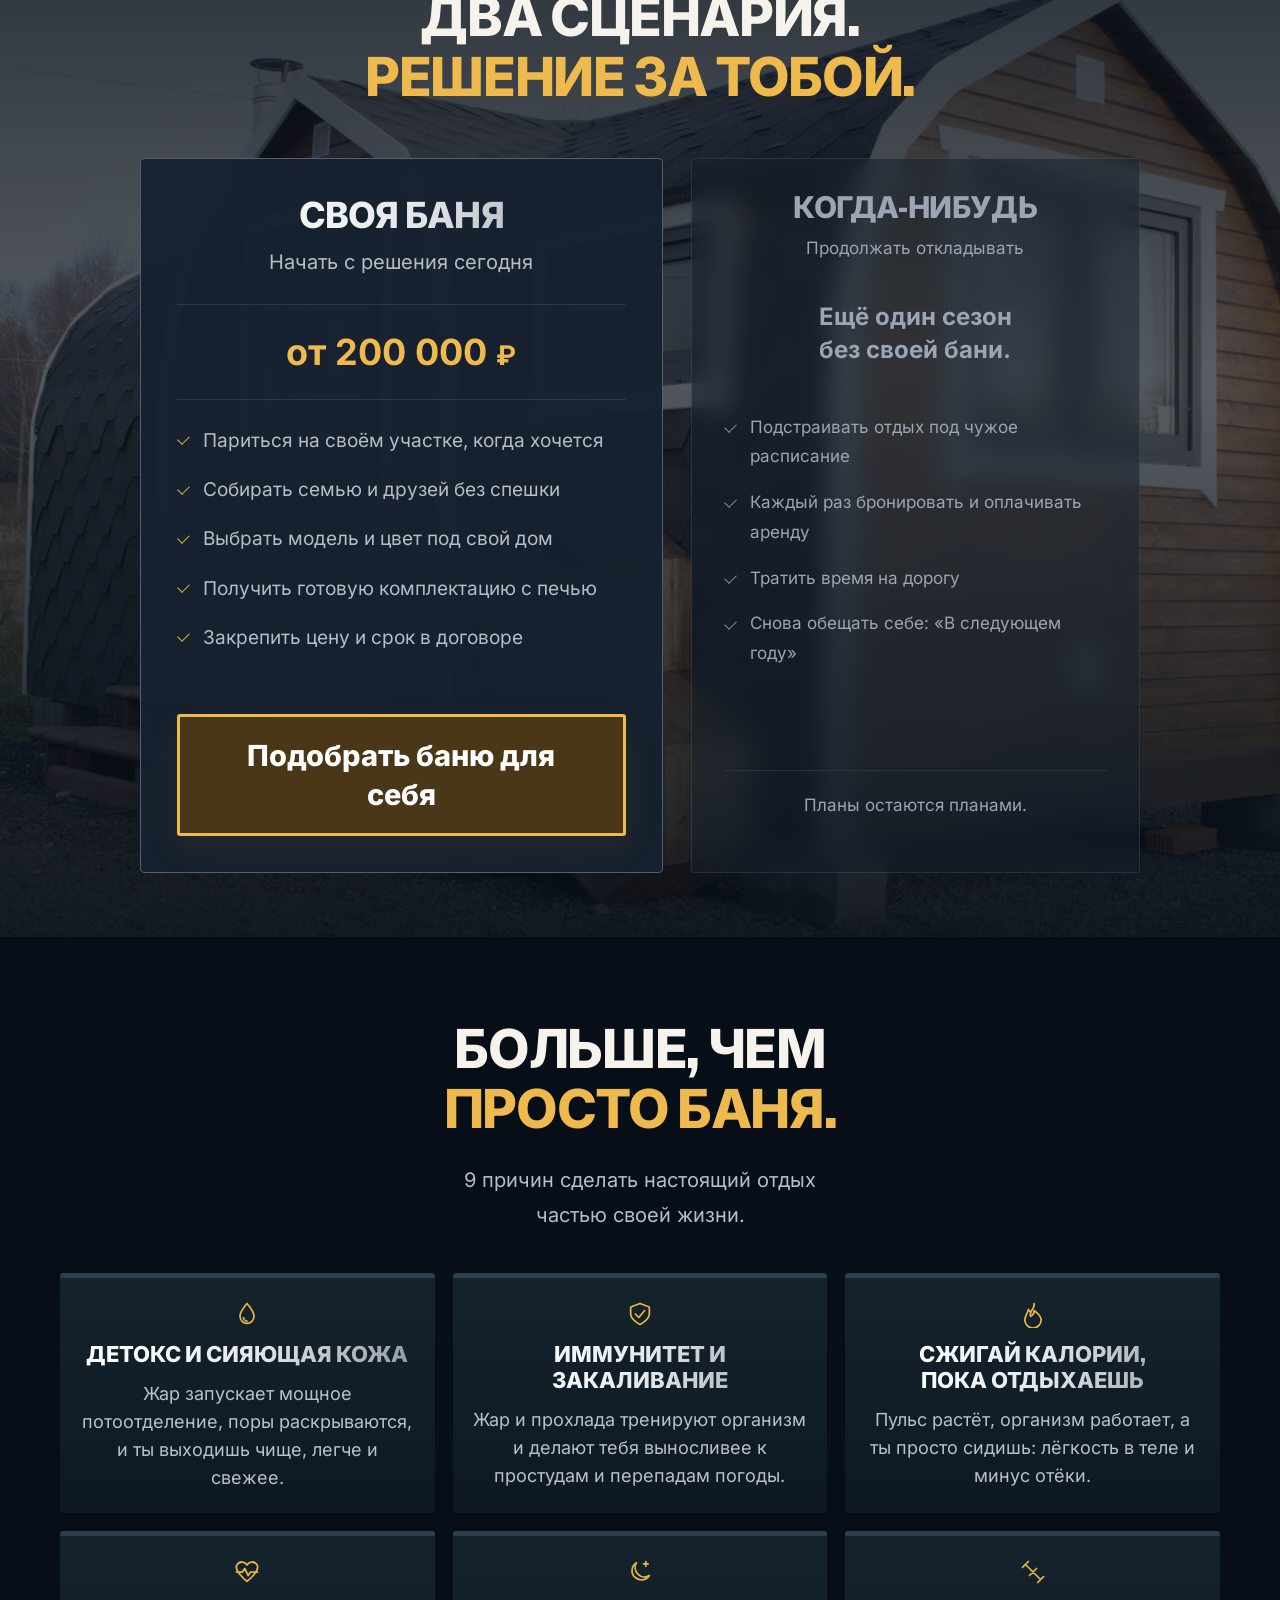
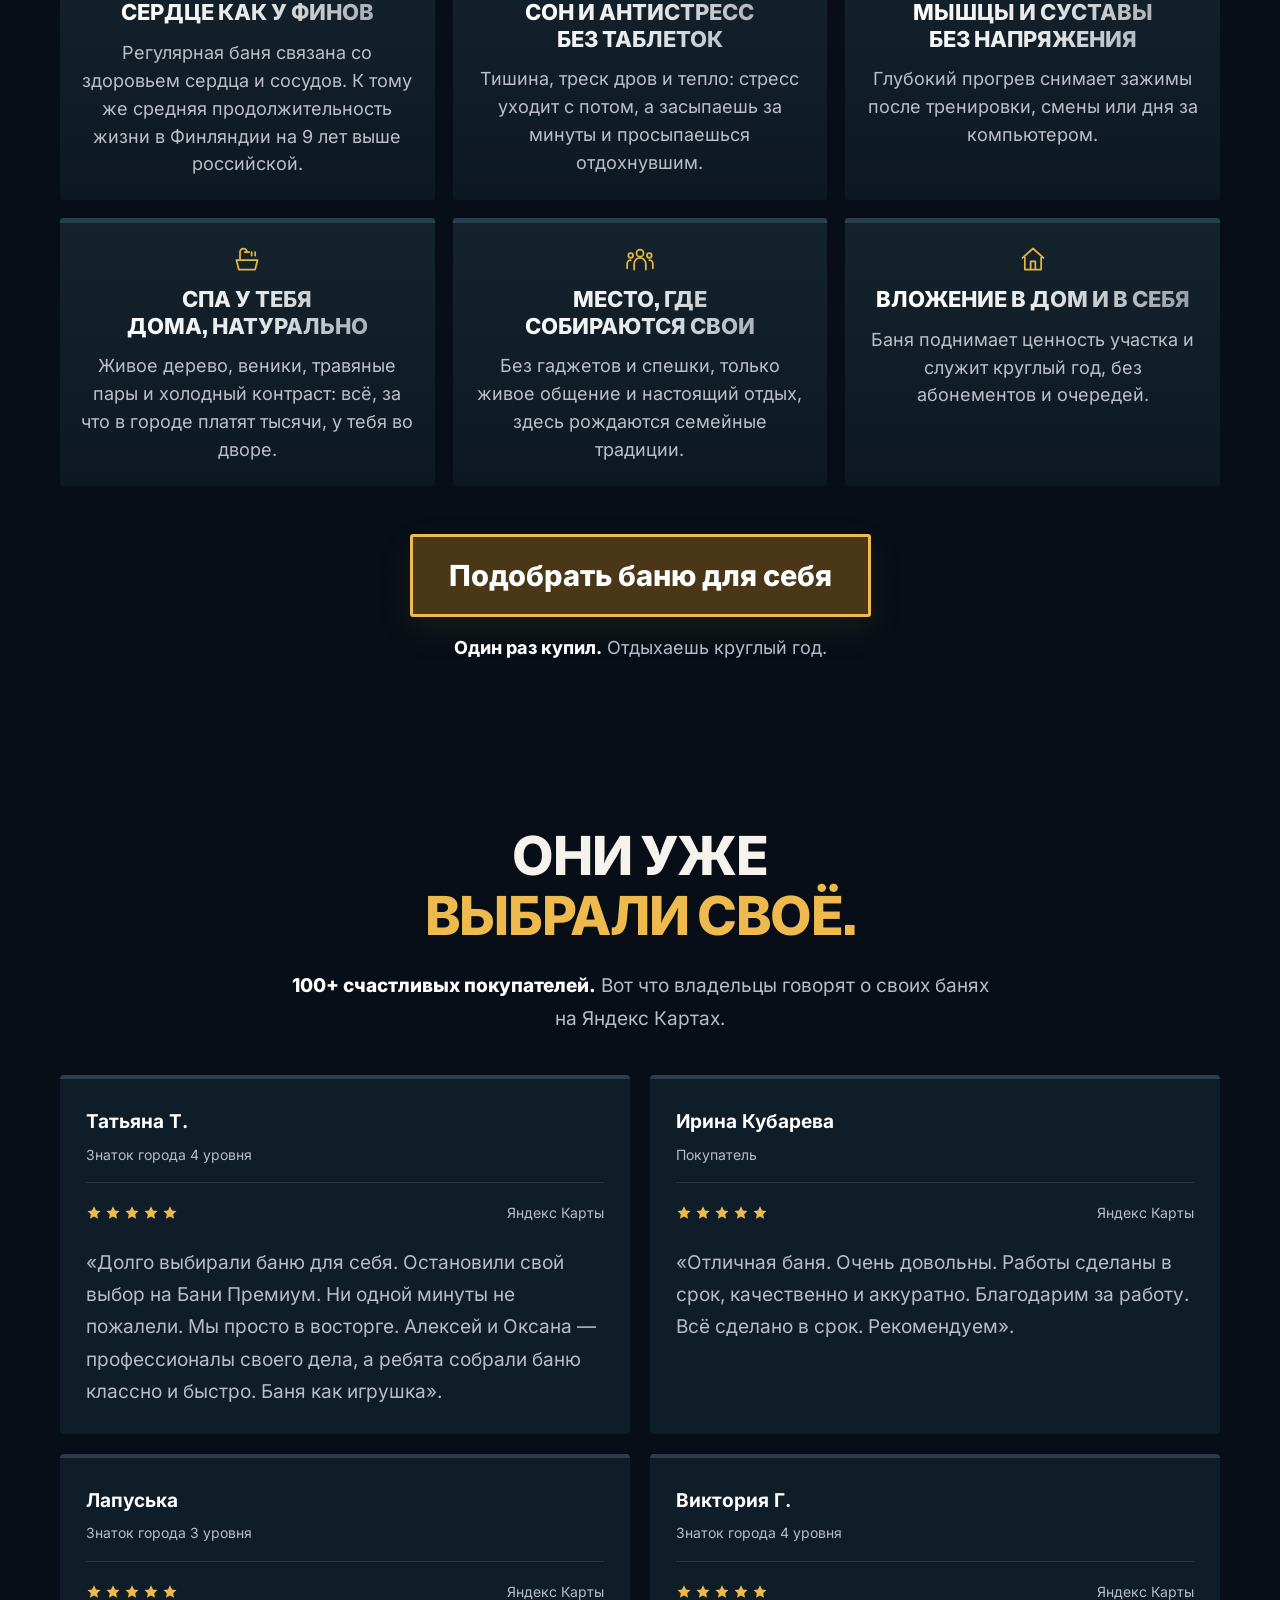
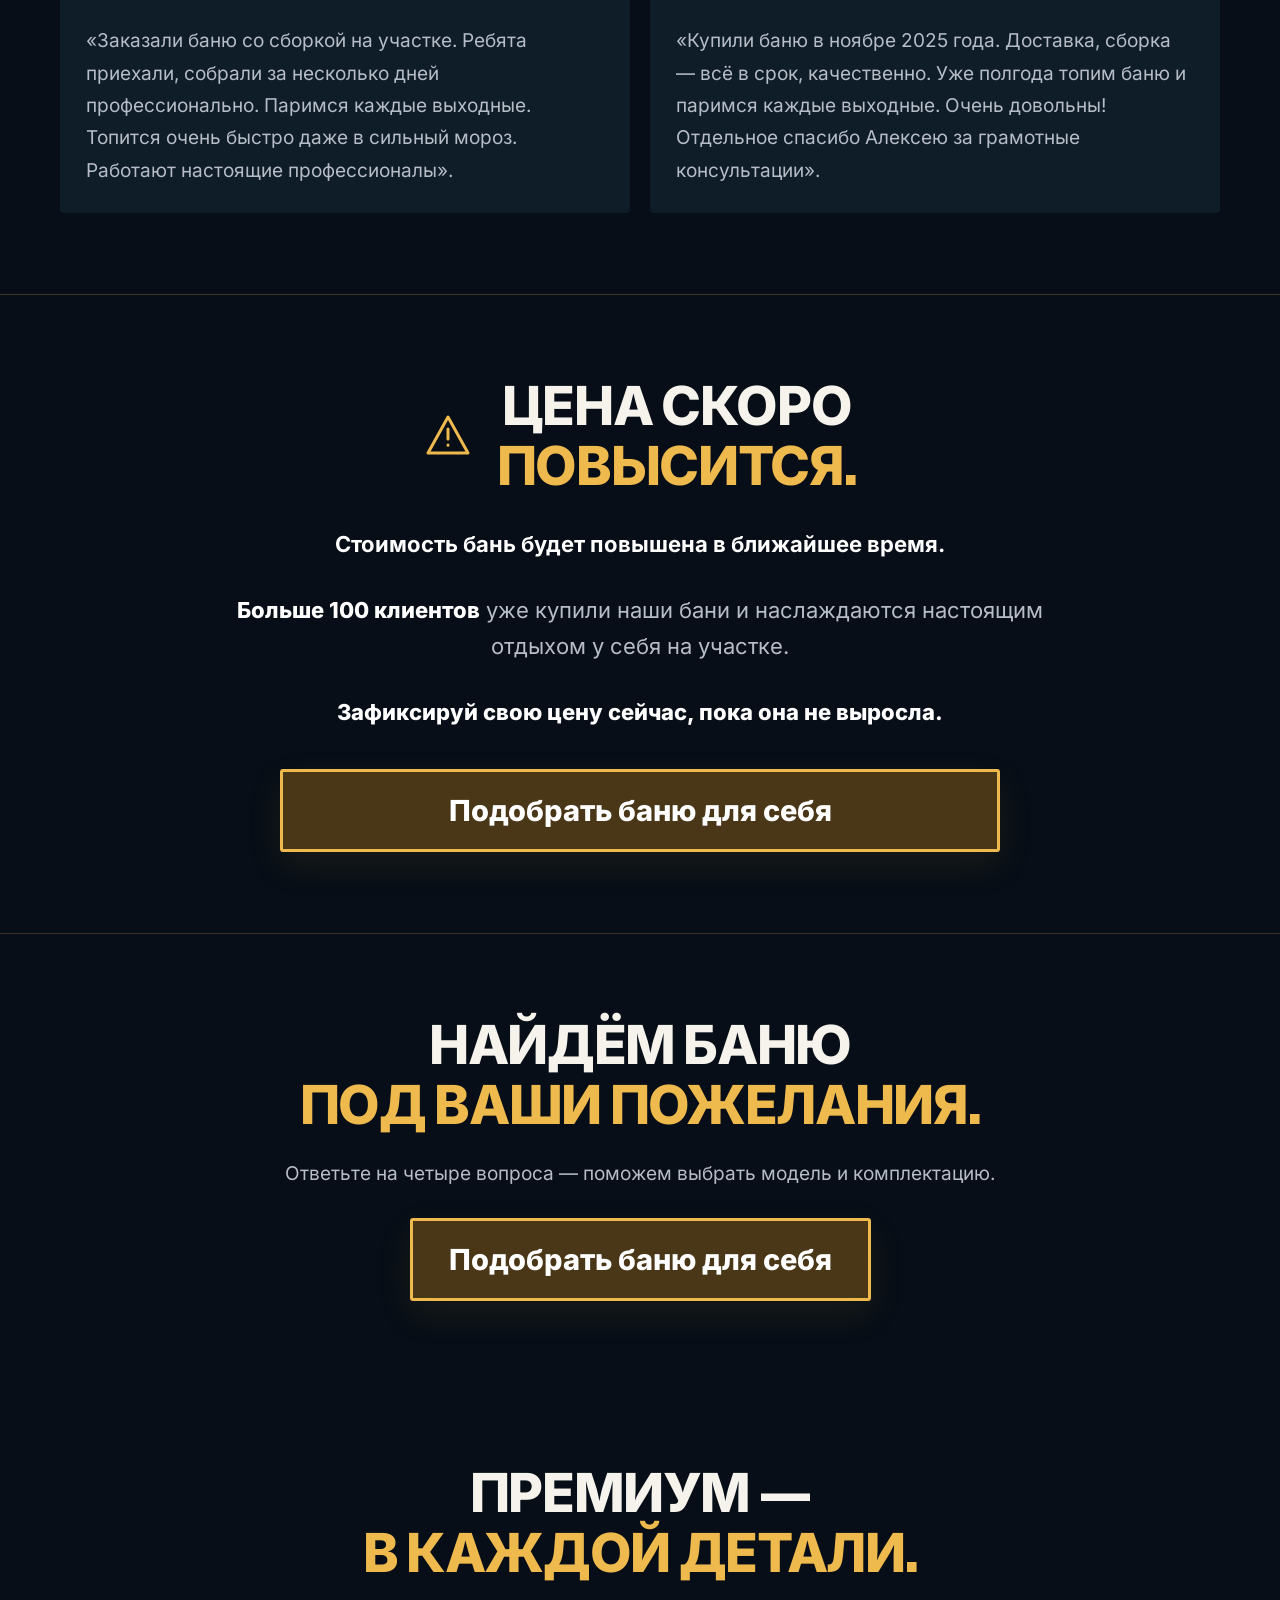
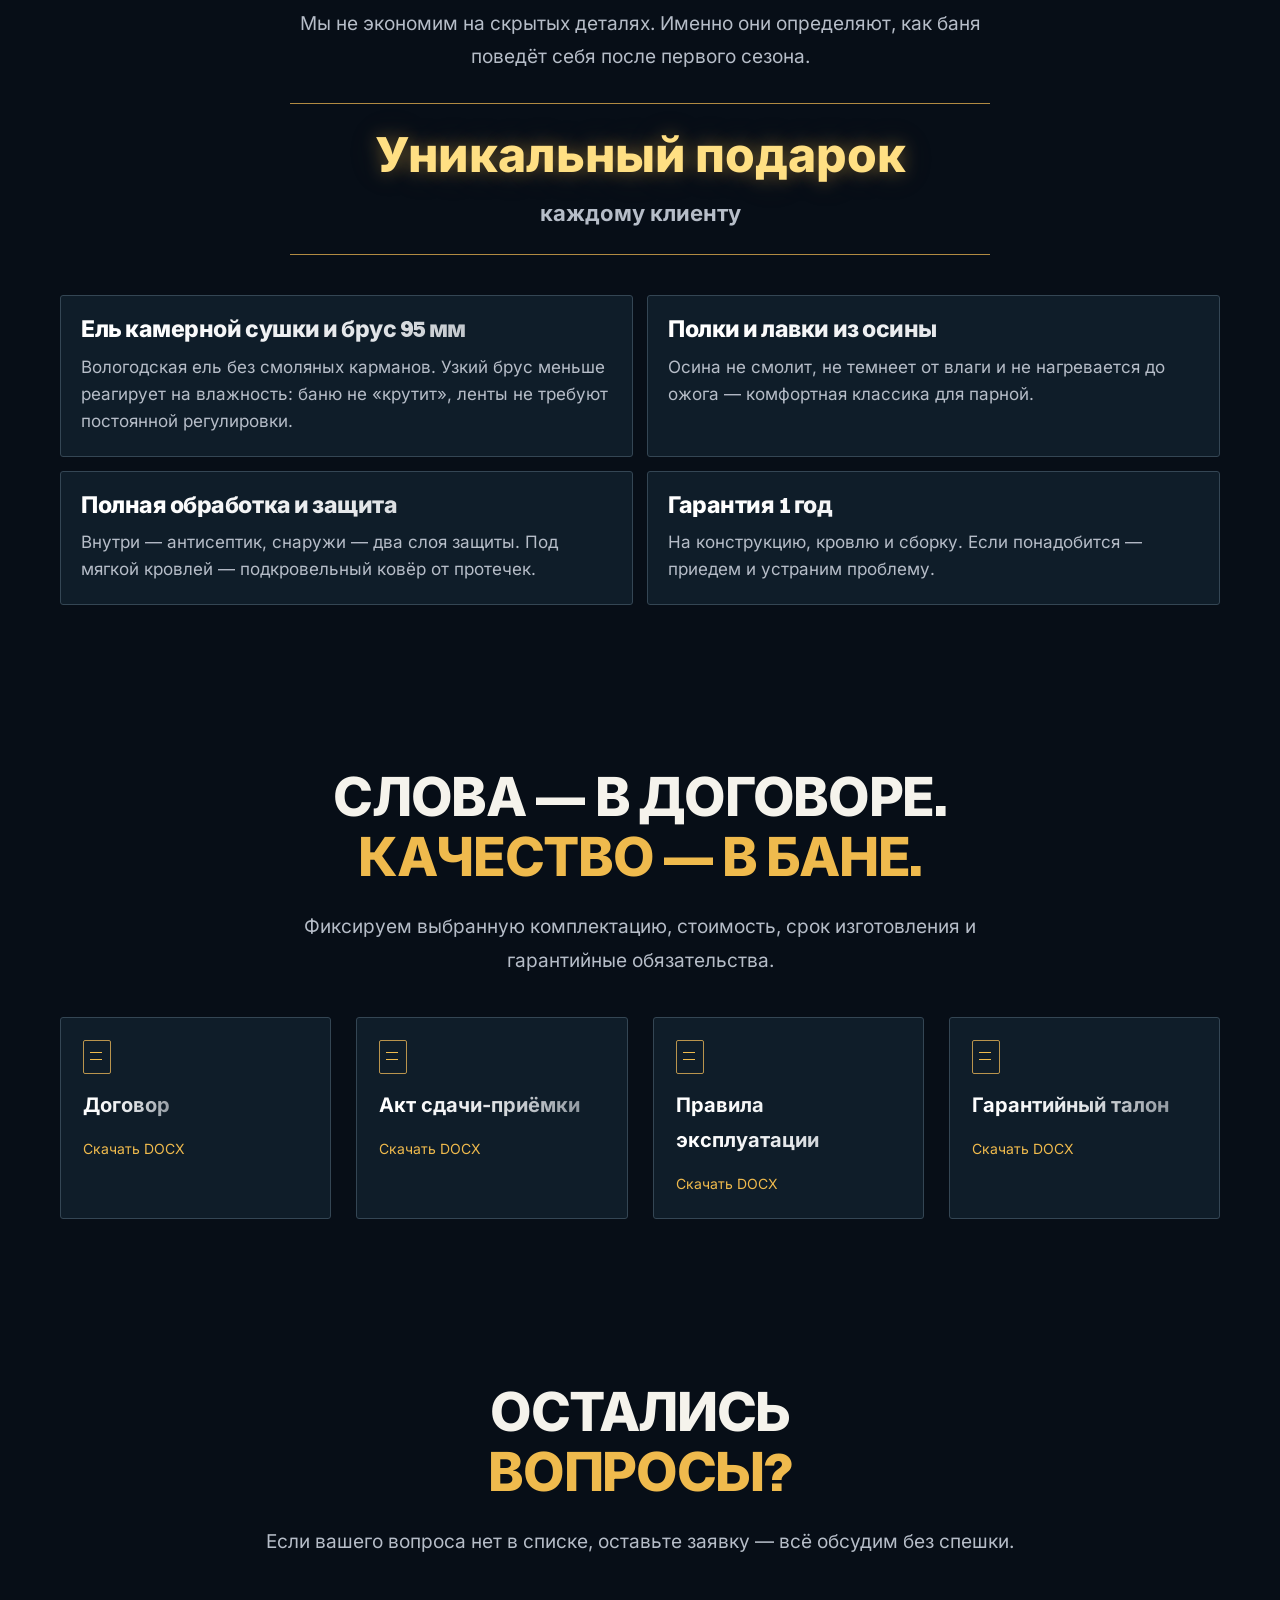
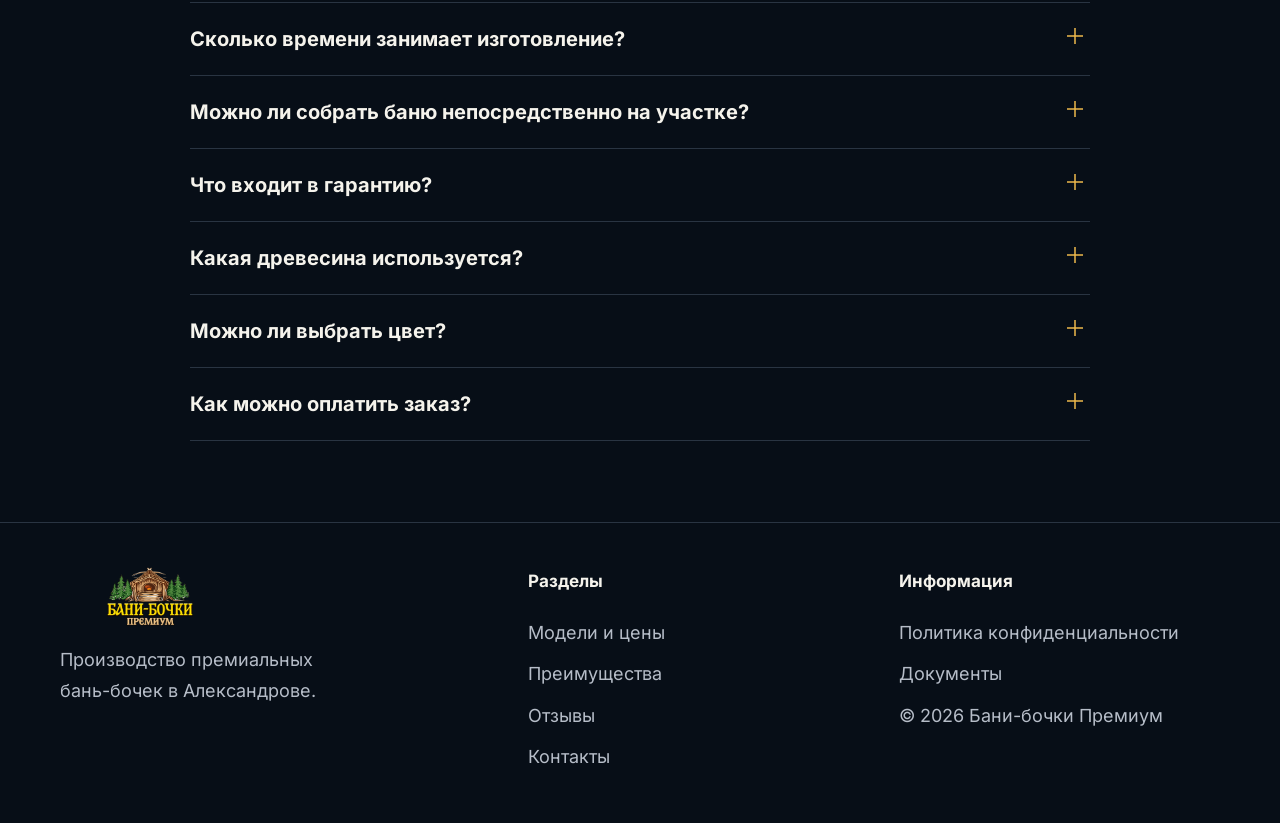
==== commit ad068aa4: "Introduce compact first screen and four-step gift selection quiz" ====
--- a/index.html
+++ b/index.html
@@ -14,7 +14,7 @@
   <link rel="icon" href="assets/logo-transparent.png" type="image/png">
   <link rel="preload" href="assets/fonts/inter-cyrillic.woff2" as="font" type="font/woff2" crossorigin>
   <link rel="stylesheet" href="assets/fonts/fonts.css?v=20261007d">
-  <link rel="stylesheet" href="styles-trw.css?v=20261009b">
+  <link rel="stylesheet" href="styles-trw.css?v=20261027a">
 </head>
 <body>
 <a class="skip-link" href="#main">К содержанию</a>
@@ -22,17 +22,20 @@
   <a class="brand" href="#top" aria-label="Бани-бочки Премиум — на главную"><img src="assets/logo-transparent.png" alt="Бани-бочки Премиум" width="180" height="60"></a>
   <button class="menu-toggle" type="button" aria-expanded="false" aria-controls="main-nav">Меню</button>
   <nav class="main-nav" id="main-nav" aria-label="Основная навигация"><a href="#benefits">Для тебя</a><a href="#catalog">Модели и цены</a><a href="#advantages">Качество</a><a href="#reviews">Отзывы</a><a href="#faq">Вопросы</a></nav>
-  <a class="header-phone" href="tel:+79157750909">+7 915 775-09-09</a>
+  <div class="header-contact"><span class="working-status"><i aria-hidden="true"></i>Сейчас работаем</span><a class="header-phone" href="tel:+79157750909">+7 915 775-09-09</a></div>
 </div></header>
 <main id="main">
-<section class="hero" aria-labelledby="hero-title">
-  <div class="hero-backdrop" aria-hidden="true"></div>
-  <div class="container hero-center">
-    <img class="hero-logo" src="assets/logo-transparent.png" width="2048" height="682" alt="Бани-бочки Премиум" fetchpriority="high">
-    <h1 id="hero-title">БАНИ-БОЧКИ ПРЕМИУМ</h1><p class="hero-lead">Производство в Александрове</p>
-    <div class="hero-picture"><img src="assets/hero-deluxe.jpg" alt="Панорамная баня Делюкс зимой на участке" width="4000" height="3000" fetchpriority="high"></div>
-    <a class="button hero-button" href="#request-bottom">ВЫБРАТЬ СВОЮ БАНЮ</a>
-    <a class="social-proof" href="#reviews"><span class="proof-stars" aria-hidden="true"><svg viewBox="0 0 24 24" width="16" height="16" fill="currentColor" aria-hidden="true"><path d="m12 2 3 6.1 6.7 1-4.9 4.7 1.2 6.7-6-3.2-6 3.2 1.2-6.7L2.3 9.1l6.7-1L12 2Z"/></svg><svg viewBox="0 0 24 24" width="16" height="16" fill="currentColor" aria-hidden="true"><path d="m12 2 3 6.1 6.7 1-4.9 4.7 1.2 6.7-6-3.2-6 3.2 1.2-6.7L2.3 9.1l6.7-1L12 2Z"/></svg><svg viewBox="0 0 24 24" width="16" height="16" fill="currentColor" aria-hidden="true"><path d="m12 2 3 6.1 6.7 1-4.9 4.7 1.2 6.7-6-3.2-6 3.2 1.2-6.7L2.3 9.1l6.7-1L12 2Z"/></svg><svg viewBox="0 0 24 24" width="16" height="16" fill="currentColor" aria-hidden="true"><path d="m12 2 3 6.1 6.7 1-4.9 4.7 1.2 6.7-6-3.2-6 3.2 1.2-6.7L2.3 9.1l6.7-1L12 2Z"/></svg><svg viewBox="0 0 24 24" width="16" height="16" fill="currentColor" aria-hidden="true"><path d="m12 2 3 6.1 6.7 1-4.9 4.7 1.2 6.7-6-3.2-6 3.2 1.2-6.7L2.3 9.1l6.7-1L12 2Z"/></svg></span><span><strong>100+</strong> счастливых покупателей</span></a>
+<section class="hero hero-selection" aria-labelledby="hero-title">
+  <img class="selection-photo" src="assets/hero-deluxe.jpg" alt="" width="4000" height="3000" fetchpriority="high">
+  <div class="container selection-content">
+    <h1 id="hero-title">Парьтесь через месяц<br>в бане своей мечты.<br><em>Цены от 200.000 руб!</em></h1>
+    <ul class="selection-benefits">
+      <li><strong>Экономия до 60 000 ₽</strong><span>Своё производство в г. Александров — без посредников.</span></li>
+      <li><strong>Гарантия 1 год</strong><span>На конструкцию, кровлю и сборку. Приедем и устраним проблему.</span></li>
+      <li><strong>Премиум по выверенной цене</strong><span>Сравнили рынок и продумали комплектации: качество в каждой детали.</span></li>
+      <li><strong>Можно увидеть вживую</strong><span>Своя выставочная площадка: посмотрите бани и оцените качество сами.</span></li>
+    </ul>
+    <div class="selection-action"><a class="button" href="#quiz" data-open-quiz>Подобрать лучший вариант</a><p>4 вопроса — и подарок при заказе бани</p></div>
   </div>
 </section>
 <section class="section brand-intro" aria-labelledby="about-title"><div class="container">
@@ -41,7 +44,7 @@
   <p>Мы производим в Александрове <strong>бани-бочки, каркасные дома и бани любой сложности.</strong> Подберём решение под твой участок и пожелания.</p>
   <p>Продуманная комплектация, настоящая парная и <strong>отдых со своими</strong> — круглый год, без очередей и поездок.</p>
   <p>Модели <strong>от 200 000 ₽</strong>, изготовление <strong>от 3 недель</strong> и <strong>гарантия 1 год</strong>. Поможем выбрать баню под твой дом.</p>
-  <a class="button" href="#request-bottom">ВЫБРАТЬ СВОЮ БАНЮ</a>
+  <a class="button" href="#quiz" data-open-quiz>Подобрать баню для себя</a>
 </div></section>
 <section class="section journey" id="lifestyle"><div class="container">
   <h2 class="center-heading">ОТ ТВОЕГО РЕШЕНИЯ<br><em>ДО ПЕРВОГО ПАРА.</em></h2>
@@ -50,7 +53,7 @@
     <article class="journey-row"><img src="assets/frame-project-5.png" alt="Каркасный проект для загородного участка" width="1024" height="690" loading="lazy"><div class="journey-copy"><h3>ПРОИЗВОДИМ<br>С ВНИМАНИЕМ К ДЕТАЛЯМ</h3><ul><li><strong>Своё производство</strong> в Александрове — от 3 недель.</li><li><strong>Ель камерной сушки</strong>, осиновые полки и защитная обработка.</li><li>Проверяем качество, чтобы баня была <strong>готова к твоему отдыху.</strong></li></ul></div></article>
     <article class="journey-row"><img src="assets/frame-project-3.png" alt="Каркасный проект для загородного участка" width="1670" height="942" loading="lazy"><div class="journey-copy"><h3>ПРИВОЗИМ.<br>ТЫ НАЧИНАЕШЬ ОТДЫХАТЬ.</h3><ul><li>Доставим <strong>готовую баню</strong> или соберём её на участке.</li><li><strong>Сборку и установку берём на себя.</strong> Тебе остаётся выбрать день.</li><li>Готовую баню можно растопить <strong>в день установки.</strong></li></ul></div></article>
   </div>
-  <div class="section-action"><a class="button" href="#request-bottom">НАЧАТЬ С КОНСУЛЬТАЦИИ</a></div>
+  <div class="section-action"><a class="button" href="#quiz" data-open-quiz>Подобрать баню для себя</a></div>
 </div></section>
 <section class="section catalog" id="catalog">
       <div class="container">
@@ -67,37 +70,37 @@
             <div class="model-overlay">
               <span class="model-number">01</span>
               <div><h3>Викинг</h3><p>Выразительная двухчастная архитектура</p></div>
-              <strong>от 395 000 ₽</strong><a class="button model-request" href="#request-bottom">Рассчитать эту модель</a>
+              <strong>от 395 000 ₽</strong><a class="button model-request" href="#quiz" data-open-quiz>Подобрать баню для себя</a>
             </div>
           </article>
           <article class="model-card">
             <img src="assets/quadro-oval.jpg" alt="Баня Квадро-овал" width="1020" height="574" loading="lazy">
-            <div class="model-overlay"><span class="model-number">02</span><div><h3>Квадро-овал</h3><p>Простор и мягкая геометрия</p></div><strong>от 550 000 ₽</strong><a class="button model-request" href="#request-bottom">Рассчитать эту модель</a></div>
+            <div class="model-overlay"><span class="model-number">02</span><div><h3>Квадро-овал</h3><p>Простор и мягкая геометрия</p></div><strong>от 550 000 ₽</strong><a class="button model-request" href="#quiz" data-open-quiz>Подобрать баню для себя</a></div>
           </article>
           <article class="model-card">
             <img src="assets/quadro-bochka.jpg" alt="Баня Квадро-бочка" width="1020" height="574" loading="lazy">
-            <div class="model-overlay"><span class="model-number">03</span><div><h3>Квадро-бочка</h3><p>Практичный формат для участка</p></div><strong>от 210 000 ₽</strong><a class="button model-request" href="#request-bottom">Рассчитать эту модель</a></div>
+            <div class="model-overlay"><span class="model-number">03</span><div><h3>Квадро-бочка</h3><p>Практичный формат для участка</p></div><strong>от 210 000 ₽</strong><a class="button model-request" href="#quiz" data-open-quiz>Подобрать баню для себя</a></div>
           </article>
           <article class="model-card">
             <img src="assets/quadro-deluxe.jpg" alt="Баня Квадро Делюкс" width="1800" height="1013" loading="lazy">
-            <div class="model-overlay"><span class="model-number">04</span><div><h3>Квадро Делюкс</h3><p>Панорамное остекление и максимум света</p></div><strong>от 600 000 ₽</strong><a class="button model-request" href="#request-bottom">Рассчитать эту модель</a></div>
+            <div class="model-overlay"><span class="model-number">04</span><div><h3>Квадро Делюкс</h3><p>Панорамное остекление и максимум света</p></div><strong>от 600 000 ₽</strong><a class="button model-request" href="#quiz" data-open-quiz>Подобрать баню для себя</a></div>
           </article>
           <article class="model-card">
             <img src="assets/parus.jpg" alt="Баня Парус" width="709" height="927" loading="lazy">
-            <div class="model-overlay"><span class="model-number">05</span><div><h3>Парус</h3><p>Современный силуэт с прямой стеной</p></div><strong>от 390 000 ₽</strong><a class="button model-request" href="#request-bottom">Рассчитать эту модель</a></div>
+            <div class="model-overlay"><span class="model-number">05</span><div><h3>Парус</h3><p>Современный силуэт с прямой стеной</p></div><strong>от 390 000 ₽</strong><a class="button model-request" href="#quiz" data-open-quiz>Подобрать баню для себя</a></div>
           </article>
           <article class="model-card">
             <img src="assets/bochka.jpg" alt="Классическая баня-бочка" width="905" height="960" loading="lazy">
-            <div class="model-overlay"><span class="model-number">06</span><div><h3>Баня-бочка</h3><p>Компактная классика</p></div><strong>от 200 000 ₽</strong><a class="button model-request" href="#request-bottom">Рассчитать эту модель</a></div>
+            <div class="model-overlay"><span class="model-number">06</span><div><h3>Баня-бочка</h3><p>Компактная классика</p></div><strong>от 200 000 ₽</strong><a class="button model-request" href="#quiz" data-open-quiz>Подобрать баню для себя</a></div>
           </article>
           <article class="model-card">
             <img src="assets/trailer.jpg" alt="Баня на прицепе" width="664" height="517" loading="lazy">
-            <div class="model-overlay"><span class="model-number">07</span><div><h3>На прицепе</h3><p>Мобильная баня для новых маршрутов</p></div><strong>от 350 000 ₽</strong><a class="button model-request" href="#request-bottom">Рассчитать эту модель</a></div>
-          </article>
-        </div>
-      </div>
-    </section>
-<section class="section frame-projects" id="frame-projects"><div class="container"><h2 class="center-heading">КАРКАСНЫЕ<br><em>ДОМА И БАНИ.</em></h2><div class="frame-projects-grid"><article class="frame-project"><img src="assets/frame-project-1.png" alt="Каркасный дом с террасой" width="1448" height="1086" loading="lazy"><a class="button" href="#request-bottom">Записаться на консультацию</a></article><article class="frame-project"><img src="assets/frame-project-2.png" alt="Каркасный дом с террасой" width="1561" height="1008" loading="lazy"><a class="button" href="#request-bottom">Записаться на консультацию</a></article><article class="frame-project"><img src="assets/frame-project-6.png" alt="Каркасный дом с террасой" width="1697" height="927" loading="lazy"><a class="button" href="#request-bottom">Записаться на консультацию</a></article><article class="frame-project"><img src="assets/frame-project-7.png" alt="Каркасный дом с панорамными окнами" width="1678" height="937" loading="lazy"><a class="button" href="#request-bottom">Записаться на консультацию</a></article><article class="frame-project"><img src="assets/frame-project-8.png" alt="Каркасный дом с панорамными окнами" width="547" height="365" loading="lazy"><a class="button" href="#request-bottom">Записаться на консультацию</a></article></div>
+            <div class="model-overlay"><span class="model-number">07</span><div><h3>На прицепе</h3><p>Мобильная баня для новых маршрутов</p></div><strong>от 350 000 ₽</strong><a class="button model-request" href="#quiz" data-open-quiz>Подобрать баню для себя</a></div>
+          </article>
+        </div>
+      </div>
+    </section>
+<section class="section frame-projects" id="frame-projects"><div class="container"><h2 class="center-heading">КАРКАСНЫЕ<br><em>ДОМА И БАНИ.</em></h2><div class="frame-projects-grid"><article class="frame-project"><img src="assets/frame-project-1.png" alt="Каркасный дом с террасой" width="1448" height="1086" loading="lazy"><a class="button" href="#quiz" data-open-quiz>Подобрать баню для себя</a></article><article class="frame-project"><img src="assets/frame-project-2.png" alt="Каркасный дом с террасой" width="1561" height="1008" loading="lazy"><a class="button" href="#quiz" data-open-quiz>Подобрать баню для себя</a></article><article class="frame-project"><img src="assets/frame-project-6.png" alt="Каркасный дом с террасой" width="1697" height="927" loading="lazy"><a class="button" href="#quiz" data-open-quiz>Подобрать баню для себя</a></article><article class="frame-project"><img src="assets/frame-project-7.png" alt="Каркасный дом с панорамными окнами" width="1678" height="937" loading="lazy"><a class="button" href="#quiz" data-open-quiz>Подобрать баню для себя</a></article><article class="frame-project"><img src="assets/frame-project-8.png" alt="Каркасный дом с панорамными окнами" width="547" height="365" loading="lazy"><a class="button" href="#quiz" data-open-quiz>Подобрать баню для себя</a></article></div>
 <div class="equipment-teaser" id="equipment">
   <a class="equipment-link" href="equipment.html"><span><strong>Базовая комплектация бань-бочек</strong><small>Посмотреть, что уже входит</small></span><svg viewBox="0 0 24 24" width="28" height="28" fill="none" stroke="currentColor" stroke-width="1.5" stroke-linecap="round" stroke-linejoin="round" aria-hidden="true"><path d="M5 12h14m-6-6 6 6-6 6"/></svg></a>
 </div></div></section>
@@ -122,7 +125,7 @@
     <article class="choice-panel choice-own"><h3>СВОЯ БАНЯ</h3><p class="choice-subtitle">Начать с решения сегодня</p>
       <p class="choice-price">от 200 000 <span>₽</span></p>
       <ul><li>Париться на своём участке, когда хочется</li><li>Собирать семью и друзей без спешки</li><li>Выбрать модель и цвет под свой дом</li><li>Получить готовую комплектацию с печью</li><li>Закрепить цену и срок в договоре</li></ul>
-      <a class="button button-full" href="#request-bottom">Я ВЫБИРАЮ СВОЮ БАНЮ</a>
+      <a class="button button-full" href="#quiz" data-open-quiz>Подобрать баню для себя</a>
     </article>
     <article class="choice-panel choice-wait"><h3>КОГДА-НИБУДЬ</h3><p class="choice-subtitle">Продолжать откладывать</p>
       <p class="choice-statement">Ещё один сезон<br>без своей бани.</p>
@@ -142,7 +145,7 @@
 <article class="benefit"><svg viewBox="0 0 24 24" width="36" height="36" fill="none" stroke="currentColor" stroke-width="1.5" stroke-linecap="round" stroke-linejoin="round" aria-hidden="true"><path d="M3 13h18l-2 8H5l-2-8Zm3 0V6a3 3 0 0 1 6 0"/><path d="M10 6h4m2 0v3m3-3v3"/></svg><h3>СПА У ТЕБЯ ДОМА, НАТУРАЛЬНО</h3><p>Живое дерево, веники, травяные пары и холодный контраст: всё, за что в городе платят тысячи, у тебя во дворе.</p></article>
 <article class="benefit"><svg viewBox="0 0 24 24" width="36" height="36" fill="none" stroke="currentColor" stroke-width="1.5" stroke-linecap="round" stroke-linejoin="round" aria-hidden="true"><circle cx="12" cy="7" r="3"/><circle cx="4" cy="9" r="2"/><circle cx="20" cy="9" r="2"/><path d="M7 21v-5a5 5 0 0 1 10 0v5M1 20v-4a3 3 0 0 1 3-3m19 7v-4a3 3 0 0 0-3-3"/></svg><h3>МЕСТО, ГДЕ СОБИРАЮТСЯ СВОИ</h3><p>Без гаджетов и спешки, только живое общение и настоящий отдых, здесь рождаются семейные традиции.</p></article>
 <article class="benefit"><svg viewBox="0 0 24 24" width="36" height="36" fill="none" stroke="currentColor" stroke-width="1.5" stroke-linecap="round" stroke-linejoin="round" aria-hidden="true"><path d="m3 11 9-8 9 8M5 9v12h14V9m-9 12v-7h4v7"/></svg><h3>ВЛОЖЕНИЕ В ДОМ И В СЕБЯ</h3><p>Баня поднимает ценность участка и служит круглый год, без абонементов и очередей.</p></article></div>
-  <div class="section-action"><a class="button" href="#request-bottom">ВЫБРАТЬ БАНЮ ДЛЯ СЕБЯ</a><p><strong>Один раз купил.</strong> Отдыхаешь круглый год.</p></div>
+  <div class="section-action"><a class="button" href="#quiz" data-open-quiz>Подобрать баню для себя</a><p><strong>Один раз купил.</strong> Отдыхаешь круглый год.</p></div>
 </div></section>
 <section class="section reviews" id="reviews">
       <div class="container">
@@ -161,23 +164,12 @@
   <p class="price-announcement">Стоимость бань будет повышена в ближайшее время.</p>
   <p class="price-social"><strong>Больше 100 клиентов</strong> уже купили наши бани и наслаждаются настоящим отдыхом у себя на участке.</p>
   <p class="price-prompt"><strong>Зафиксируй свою цену сейчас, пока она не выросла.</strong></p>
-  <a class="button" href="#request-bottom">ЗАФИКСИРОВАТЬ ЦЕНУ</a>
-
-</div></section>
-
-<section class="section final-cta" id="request-bottom"><div class="container final-cta-layout">
-  <div class="final-cta-copy"><h2>ЗАПИШИСЬ<br><em>НА КОНСУЛЬТАЦИЮ.</em></h2><p>Оставь имя и телефон. На бесплатной консультации подберём модель под твой участок, обсудим комплектацию и подготовим точный расчёт.</p>
-    <div class="form-promises"><span>Бесплатная консультация</span><span>Цена и срок в договоре</span></div>
-    <a class="request-phone" href="tel:+79157750909">+7 915 775-09-09</a><p class="request-hours">Каждый день</p>
-  </div>
-  <div class="request-card" id="request"><form class="lead-form lead-form-inline" data-lead-form>
-    <label><span>Ваше имя</span><input type="text" name="name" autocomplete="name" maxlength="80" placeholder="Ваше имя" required></label>
-    <label><span>Телефон</span><input type="tel" name="phone" autocomplete="tel" inputmode="tel" maxlength="30" placeholder="+7 999 000-00-00" required></label>
-    <label class="honeypot" aria-hidden="true">Сайт<input type="text" name="website" tabindex="-1" autocomplete="off"></label>
-    <label class="consent"><input type="checkbox" name="consent" required><span>Даю <a href="consent.html" target="_blank" rel="noopener">согласие на обработку данных</a>. <a href="privacy.html" target="_blank" rel="noopener">Политика</a></span></label>
-    <button class="button button-full" type="submit">Записаться на консультацию</button>
-    <p class="form-status" role="status" aria-live="polite"></p>
-  </form></div>
+  <a class="button" href="#quiz" data-open-quiz>Подобрать баню для себя</a>
+
+</div></section>
+
+<section class="section final-cta" id="request-bottom"><div class="container selection-repeat">
+<h2>НАЙДЁМ БАНЮ<br><em>ПОД ВАШИ ПОЖЕЛАНИЯ.</em></h2><p>Ответьте на четыре вопроса — поможем выбрать модель и комплектацию.</p><a class="button" href="#quiz" data-open-quiz>Подобрать баню для себя</a>
 </div></section>
 <section class="section advantages" id="advantages">
       <div class="container advantages-layout">
@@ -228,6 +220,25 @@
       <div><strong>Информация</strong><a href="privacy.html">Политика конфиденциальности</a><a href="#documents">Документы</a><span>© <span data-year></span> Бани-бочки Премиум</span></div>
     </div>
   </footer></main>
-<a class="mobile-cta" href="#request-bottom">Записаться на консультацию</a>
-<script src="script.js?v=20261009a" defer></script>
+<a class="mobile-cta" href="#quiz" data-open-quiz>Подобрать баню для себя</a>
+
+<dialog class="quiz-dialog" id="quiz" aria-labelledby="quiz-heading">
+  <div class="quiz-shell">
+    <button class="quiz-close" type="button" aria-label="Закрыть подбор"><svg viewBox="0 0 24 24" width="24" height="24" fill="none" stroke="currentColor" stroke-width="1.6" aria-hidden="true"><path d="m6 6 12 12M18 6 6 18"/></svg></button>
+    <div class="quiz-top"><span>Зафиксируйте за собой подарок</span><span class="quiz-clock"><span data-timer-label>Осталось</span> <time data-gift-timer>24:00:00</time></span></div>
+    <div class="quiz-progress-wrap"><progress class="quiz-progress" max="100" value="0" aria-label="Прогресс подбора">0%</progress><span class="quiz-progress-gift"><svg viewBox="0 0 24 24" width="28" height="28" fill="none" stroke="currentColor" stroke-width="1.6" stroke-linecap="round" stroke-linejoin="round" aria-hidden="true"><path d="M3 9h18v4H3zM5 13v8h14v-8M12 9v12"/><path d="M12 9H8a3 3 0 1 1 3-3l1 3Zm0 0h4a3 3 0 1 0-3-3l-1 3Z"/></svg></span></div>
+    <div class="quiz-progress-caption"><span id="quiz-step-label">Вопрос 1 из 4</span><span id="quiz-percent">0%</span></div>
+    <div id="quiz-question-view"><h2 id="quiz-heading" tabindex="-1"></h2><fieldset class="quiz-options"><legend class="sr-only">Выберите один вариант</legend></fieldset><div class="quiz-navigation"><button class="quiz-back" type="button">Назад</button><button class="button quiz-next" type="button" disabled>Далее</button></div></div>
+    <div id="quiz-result-view" hidden><h2 tabindex="-1" id="quiz-result-heading">Ваш подарок при заказе бани</h2><div class="quiz-gift-result"><svg viewBox="0 0 24 24" width="28" height="28" fill="none" stroke="currentColor" stroke-width="1.6" stroke-linecap="round" stroke-linejoin="round" aria-hidden="true"><path d="M3 9h18v4H3zM5 13v8h14v-8M12 9v12"/><path d="M12 9H8a3 3 0 1 1 3-3l1 3Zm0 0h4a3 3 0 1 0-3-3l-1 3Z"/></svg><p><strong>Дровник «Сота»</strong><span>и подспинники в комнату отдыха</span></p></div><p class="quiz-contact-intro">Оставьте телефон — обсудим подходящие варианты и закрепим подарок за вашей заявкой.</p><button class="quiz-edit" type="button">Изменить ответы</button><form class="lead-form lead-form-inline" data-lead-form>
+    <label><span>Ваше имя</span><input type="text" name="name" autocomplete="name" maxlength="80" placeholder="Ваше имя" required></label>
+    <label><span>Телефон</span><input type="tel" name="phone" autocomplete="tel" inputmode="tel" maxlength="30" placeholder="+7 999 000-00-00" required></label>
+    <label class="honeypot" aria-hidden="true">Сайт<input type="text" name="website" tabindex="-1" autocomplete="off"></label>
+    <label class="consent"><input type="checkbox" name="consent" required><span>Даю <a href="consent.html" target="_blank" rel="noopener">согласие на обработку данных</a>. <a href="privacy.html" target="_blank" rel="noopener">Политика</a></span></label>
+    <button class="button button-full" type="submit">Получить подбор и закрепить подарок</button>
+    <p class="form-status" role="status" aria-live="polite"></p>
+  </form></div>
+  </div>
+</dialog>
+<script src="script.js?v=20261027a" defer></script>
+<script src="quiz.js?v=20261027a" defer></script>
 </body></html>
--- a/styles-trw.css
+++ b/styles-trw.css
@@ -223,3 +223,43 @@
 .frame-projects .equipment-link small{display:block;margin-top:7px;color:var(--muted);font-size:16px;font-weight:400}
 .frame-projects .equipment-link:hover strong{color:var(--gold)}
 @media(max-width:760px){.frame-projects .equipment-teaser{margin-top:22px}.frame-projects .equipment-link{padding:20px 0;gap:16px;font-size:20px}.frame-projects .equipment-link small{font-size:15px}}
+
+/* Selection first screen and four-question gift flow, October 2026. */
+.header-contact{display:flex;flex-direction:column;align-items:flex-end;gap:2px;flex-shrink:0}
+.working-status{display:flex;align-items:center;gap:7px;font-size:12px;line-height:1.3;color:#e8efe9;white-space:nowrap}
+.working-status i{width:8px;height:8px;border-radius:50%;background:#4cdd71;animation:working-pulse 2.8s ease-in-out infinite}
+@keyframes working-pulse{50%{opacity:.45}}
+.hero.hero-selection{position:relative;min-height:100svh;display:flex;align-items:center;padding:112px 0 40px;overflow:hidden;isolation:isolate;text-align:left;background:#070e17}
+.selection-photo{position:absolute;inset:0;width:100%;height:100%;object-fit:cover;object-position:70% 52%;z-index:-2}
+.hero-selection::after{content:'';position:absolute;inset:0;z-index:-1;background:linear-gradient(90deg,#070e17f7 0%,#070e17e8 38%,#070e1770 72%,#070e1740),linear-gradient(0deg,#070e17d9,transparent 40%)}
+.selection-content{position:relative}
+.hero-selection h1{max-width:800px;font-size:clamp(36px,4.2vw,58px);line-height:1.08;letter-spacing:-.035em;text-wrap:initial;text-transform:none;margin:0}
+.hero-selection h1 em{display:inline-block;margin-top:9px;color:#ffda83}
+.selection-benefits{display:grid;grid-template-columns:1fr 1fr;gap:20px 32px;max-width:760px;list-style:none;padding:0;margin:28px 0}
+.selection-benefits li{position:relative;padding-left:22px;line-height:1.45}
+.selection-benefits li::before{content:'';position:absolute;left:0;top:7px;width:8px;height:8px;border:1.5px solid var(--gold);transform:rotate(45deg)}
+.selection-benefits strong{display:block;font-size:19px;line-height:1.3;color:#fff;font-weight:750}
+.selection-benefits span{display:block;margin-top:5px;font-size:15px;line-height:1.5;color:#c4cbd3}
+.selection-action .button{min-height:60px;padding:15px 26px;font-size:21px}
+.selection-action p{font-size:13px;margin-top:9px;color:#d5c9ad}
+.selection-repeat{text-align:center;max-width:760px}.selection-repeat p{margin:22px auto 28px}
+body.quiz-open{overflow:hidden}
+.quiz-dialog{--quiz-progress:0%;width:min(650px,calc(100% - 32px));max-height:calc(100svh - 32px);padding:0;border:1px solid #3d4b58;border-radius:8px;background:#101b26;color:#fff;overscroll-behavior:contain;overflow:auto;margin:auto}
+.quiz-dialog::backdrop{background:#020912c9;backdrop-filter:blur(7px)}
+.quiz-shell{padding:38px;position:relative}.quiz-close{position:absolute;right:12px;top:10px;border:0;background:transparent;padding:8px;display:flex;color:#cbd2db}
+.quiz-top{display:flex;align-items:flex-start;justify-content:space-between;gap:20px;padding-right:18px;font-size:14px;line-height:1.5}.quiz-top>span:first-child{max-width:240px;font-weight:650;color:#f2d390}
+.quiz-clock{font-size:12px;color:var(--muted);white-space:nowrap}.quiz-clock time{display:block;font-size:18px;font-weight:700;color:#fff;font-variant-numeric:tabular-nums;letter-spacing:.02em}
+.quiz-progress-wrap{position:relative;margin:26px 12px 12px 0;height:8px}.quiz-progress{display:block;width:100%;height:8px;border:none;border-radius:8px;overflow:hidden;background:#2b3744;appearance:none}.quiz-progress::-webkit-progress-bar{background:#2b3744}.quiz-progress::-webkit-progress-value{background:var(--gold);border-radius:8px;transition:width .3s}.quiz-progress::-moz-progress-bar{background:var(--gold)}
+.quiz-progress-gift{position:absolute;left:clamp(14px,var(--quiz-progress),calc(100% - 14px));top:50%;transform:translate(-50%,-50%);display:grid;place-items:center;width:36px;height:36px;background:#101b26;color:#f2ca6a;transition:left .3s}
+.quiz-progress-caption{display:flex;justify-content:space-between;font-size:12px;color:#b6bdc8;margin:16px 0 26px}
+.quiz-dialog h2{font-size:29px;line-height:1.18;letter-spacing:-.025em;margin:0 0 22px;color:#fff;text-align:left;text-transform:none}
+.quiz-dialog h2:focus{outline:none}.quiz-options{padding:0;margin:0;border:0;display:grid;gap:10px}.quiz-options label{display:flex;align-items:center;gap:12px;cursor:pointer;min-height:56px;padding:13px 16px;border:1px solid #40505e;border-radius:4px;background:#172430;color:#d2d9e0;font-size:17px;line-height:1.35}
+.quiz-options label:has(input:checked){border-color:var(--gold);background:#46391f;color:#fff}.quiz-options label:hover{border-color:#d3b574}.quiz-options input{margin:0;accent-color:var(--gold);width:18px;height:18px;flex-shrink:0}
+.quiz-navigation{display:flex;justify-content:space-between;gap:16px;margin-top:26px}.quiz-next{margin-left:auto;font-size:18px;min-height:52px;padding:12px 24px;border-width:2px}.quiz-next:disabled{cursor:not-allowed;opacity:.45}.quiz-back,.quiz-edit{background:transparent;border:none;color:#c6ced7;text-decoration:underline;text-underline-offset:4px;font-size:14px;padding:8px 0}.quiz-gift-result{display:flex;gap:16px;align-items:center;padding:18px 0;border-block:1px solid #40505e;margin-bottom:18px;color:var(--gold)}.quiz-gift-result svg{width:40px;height:40px;flex-shrink:0}.quiz-gift-result p{line-height:1.4}.quiz-gift-result strong{display:block;color:#ffda83;font-size:23px}.quiz-gift-result span{display:block;color:#e1e5e9;font-size:16px;margin-top:4px}.quiz-contact-intro{font-size:15px;line-height:1.6}.quiz-edit{margin:8px 0 16px}.quiz-dialog .lead-form{gap:15px}.quiz-dialog .lead-form label>span{font-size:14px}.quiz-dialog .lead-form input:not([type=checkbox]){padding:11px 13px;font-size:17px}.quiz-dialog .lead-form .button{font-size:18px;min-height:54px;padding:12px 16px;border-width:2px}.quiz-dialog .lead-form .consent span{font-size:12px}.quiz-dialog .form-status{font-size:14px;line-height:1.5}.quiz-dialog [hidden]{display:none!important}.sr-only{position:absolute;width:1px;height:1px;padding:0;margin:-1px;overflow:hidden;clip:rect(0,0,0,0);white-space:nowrap;border:0}
+.gift-expired .quiz-gift-result{opacity:.6}.gift-expired [data-timer-label]{color:#d8c9ad}
+@media(min-width:1100px){.site-header .header-inner{gap:20px}.site-header .main-nav{gap:18px}.site-header .main-nav a{font-size:14px}.site-header .brand{width:150px}.site-header .header-phone{font-size:26px}}
+@media(max-width:760px){.site-header .header-contact{display:flex;gap:4px;align-items:flex-end}.site-header .header-contact .header-phone{display:block;font-size:16px}.site-header .working-status{font-size:10px}.site-header .header-inner{gap:10px;min-height:76px}.site-header .brand{width:100px}.site-header .menu-toggle{font-size:13px;padding:8px 10px}.hero.hero-selection{padding:104px 0 30px;min-height:100svh}.hero-selection h1{font-size:clamp(29px,6.6vw,42px);max-width:600px}.hero-selection::after{background:linear-gradient(90deg,#070e17ef,#070e17bb),linear-gradient(0deg,#070e17c9,transparent)}.selection-benefits{gap:18px 22px;margin:24px 0}.selection-benefits strong{font-size:17px}.selection-benefits span{font-size:14px}.selection-action .button{font-size:18px;min-height:54px}.hero-selection .selection-photo{object-position:65% center}}
+@media(max-width:500px){.hero.hero-selection{padding:98px 0 26px;align-items:center;min-height:100svh}.hero-selection h1{font-size:clamp(27px,7vw,35px);line-height:1.12}.hero-selection h1 em{margin-top:8px}.selection-benefits{grid-template-columns:1fr;gap:13px;margin:22px 0}.selection-benefits li{padding-left:18px}.selection-benefits li::before{width:6px;height:6px;top:6px}.selection-benefits strong{font-size:15px}.selection-benefits span{margin-top:2px;font-size:12px;line-height:1.4}.selection-action .button{width:100%;font-size:17px;min-height:52px;padding:12px}.selection-action p{font-size:11px;text-align:center;margin-top:7px}.quiz-shell{padding:40px 22px 26px}.quiz-dialog h2{font-size:25px}.quiz-top{gap:12px;font-size:13px}.quiz-top>span:first-child{max-width:175px}.quiz-clock{font-size:10px}.quiz-clock time{font-size:16px}.quiz-progress-caption{margin-bottom:22px}.quiz-options label{font-size:16px;padding:12px;min-height:54px}.quiz-dialog .lead-form .button{font-size:16px}.quiz-gift-result strong{font-size:21px}.quiz-gift-result span{font-size:14px}}
+@media(max-height:700px) and (max-width:500px){.hero.hero-selection{padding-top:86px;padding-bottom:18px}.hero-selection h1{font-size:26px}.selection-benefits{margin:16px 0;gap:9px}.selection-benefits strong{font-size:14px}.selection-benefits span{font-size:11px}.selection-action .button{min-height:48px}.selection-action p{font-size:10px}}
+@media(prefers-reduced-motion:reduce){.working-status i{animation:none}.quiz-progress-gift,.quiz-progress::-webkit-progress-value{transition:none}}
+@media(max-width:360px){.site-header .brand{width:70px}.site-header .header-contact .header-phone{font-size:14px}.site-header .working-status{font-size:9px}.site-header .menu-toggle{font-size:12px;padding:8px}.hero-selection .selection-action .button{font-size:15px;white-space:nowrap;padding:11px 10px;min-height:46px}.hero-selection h1{font-size:24px}.selection-benefits{gap:8px;margin:14px 0}.selection-benefits span{font-size:11px}.hero.hero-selection{padding-top:88px;padding-bottom:16px}}
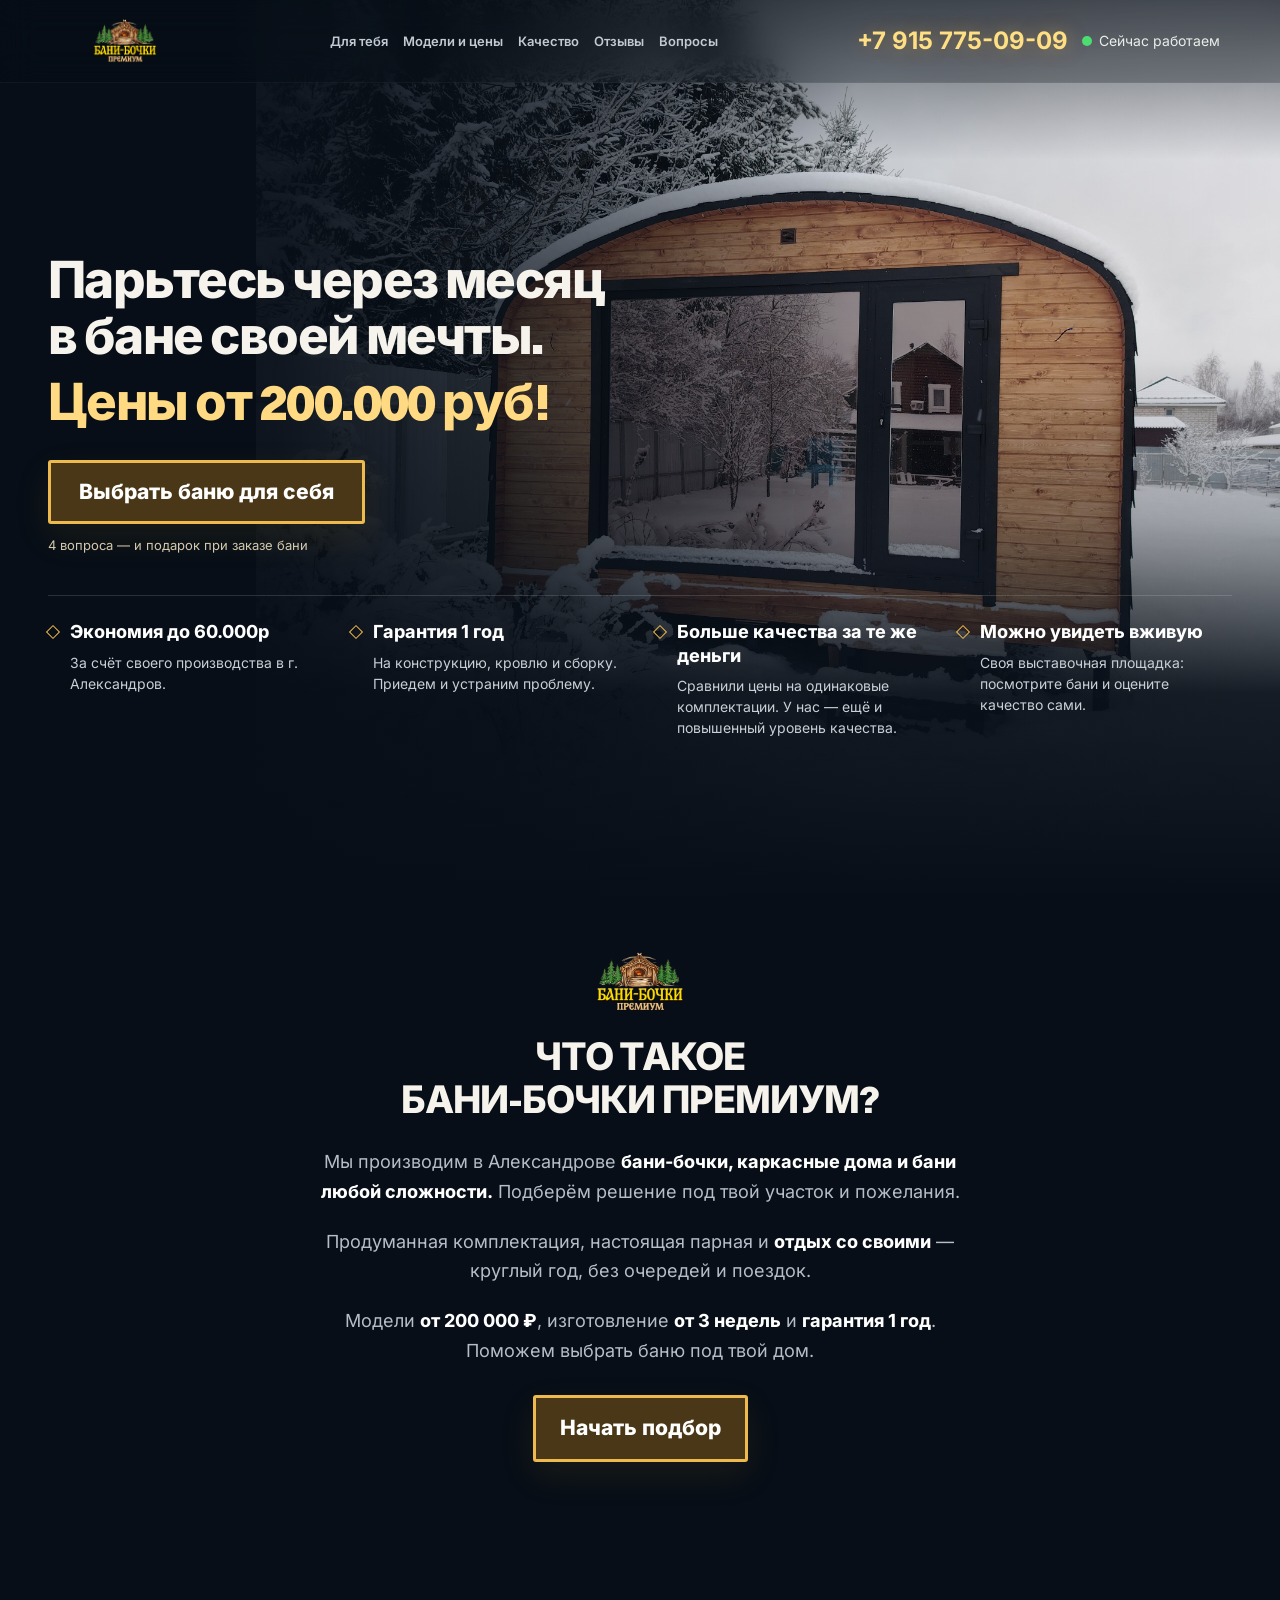
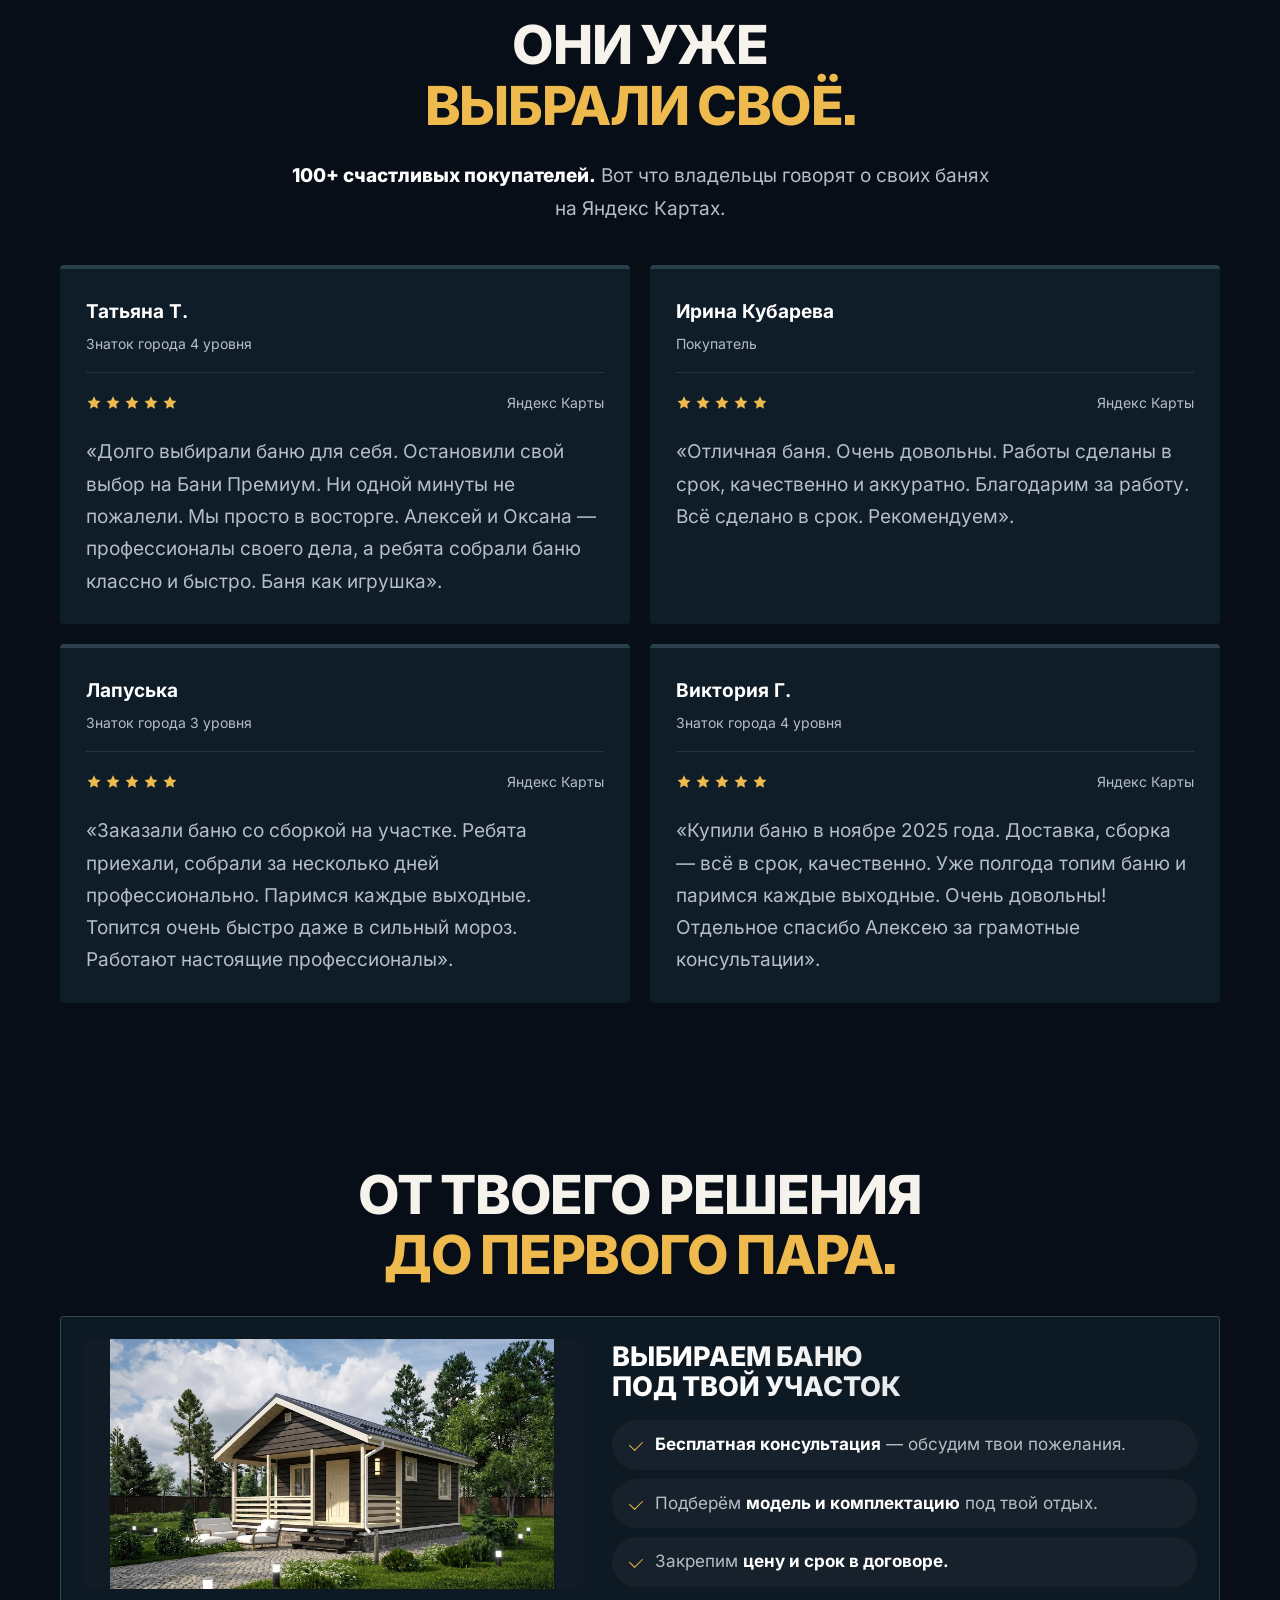
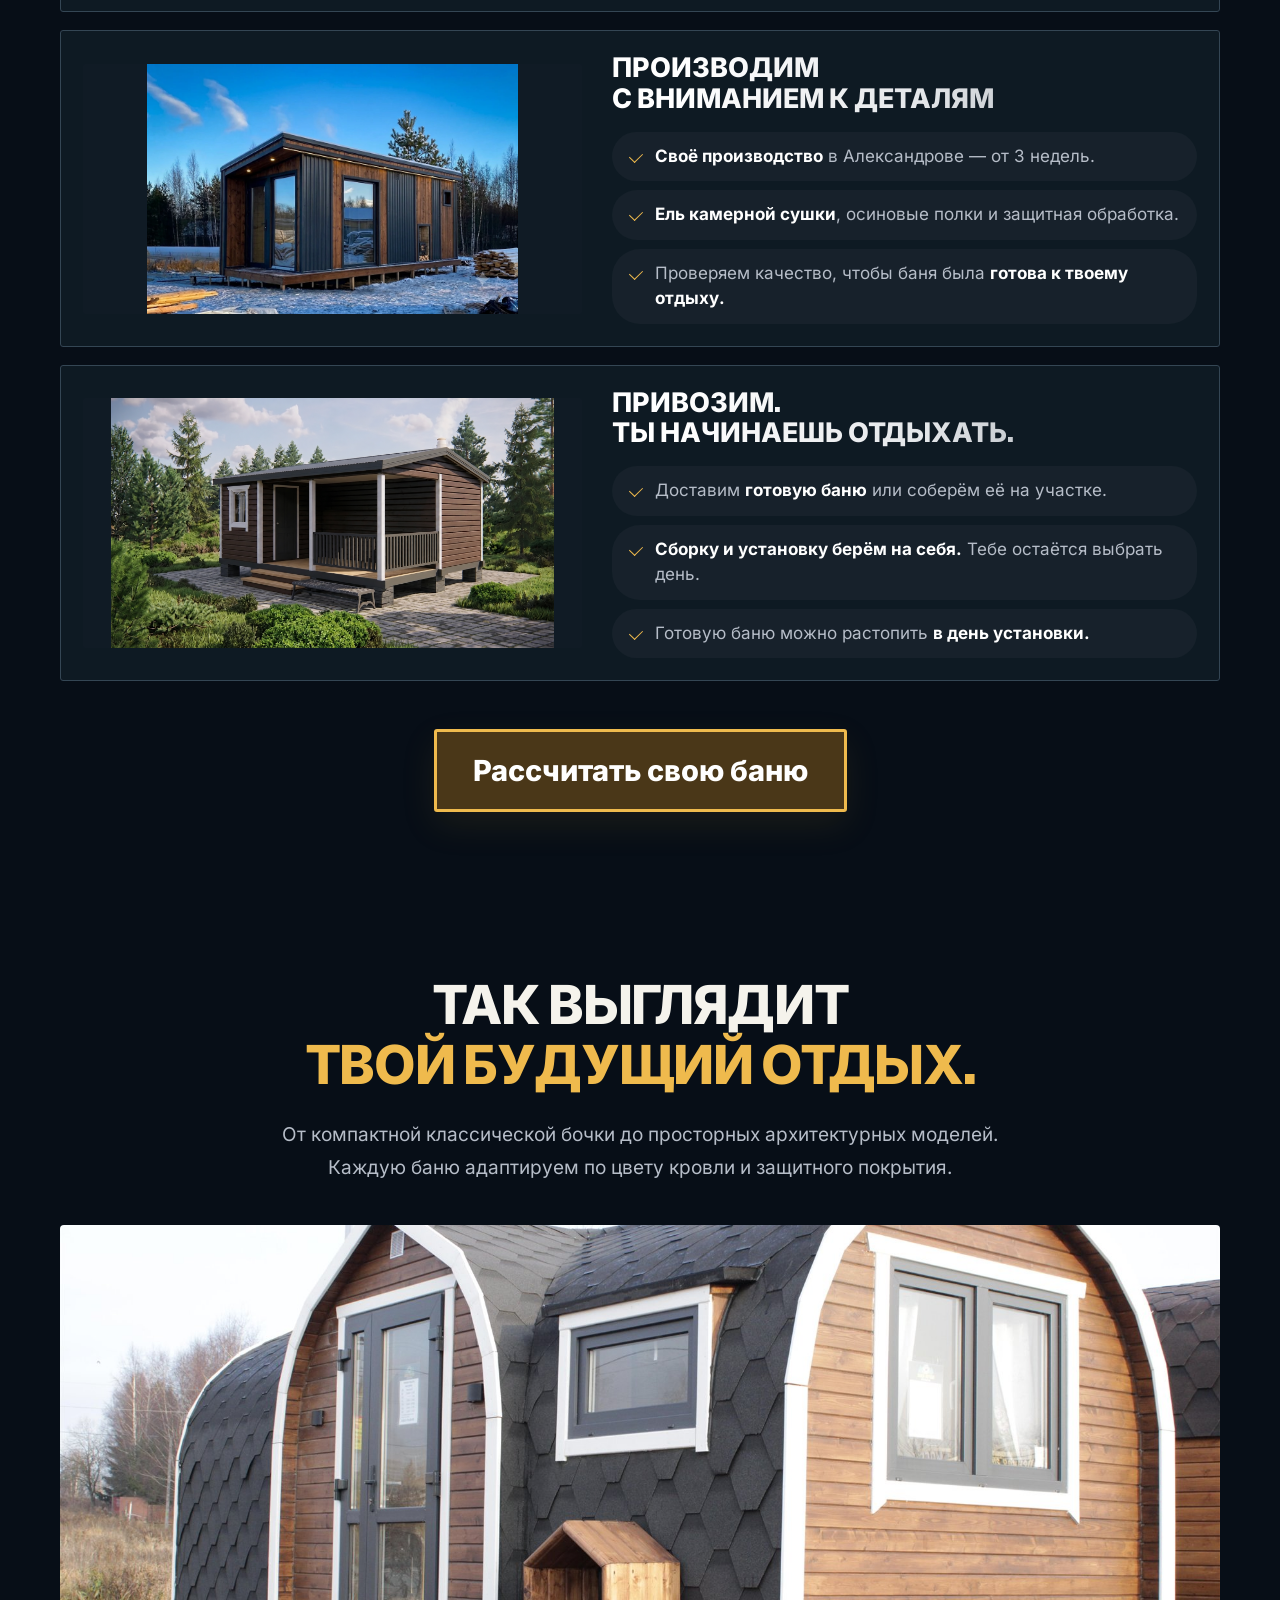
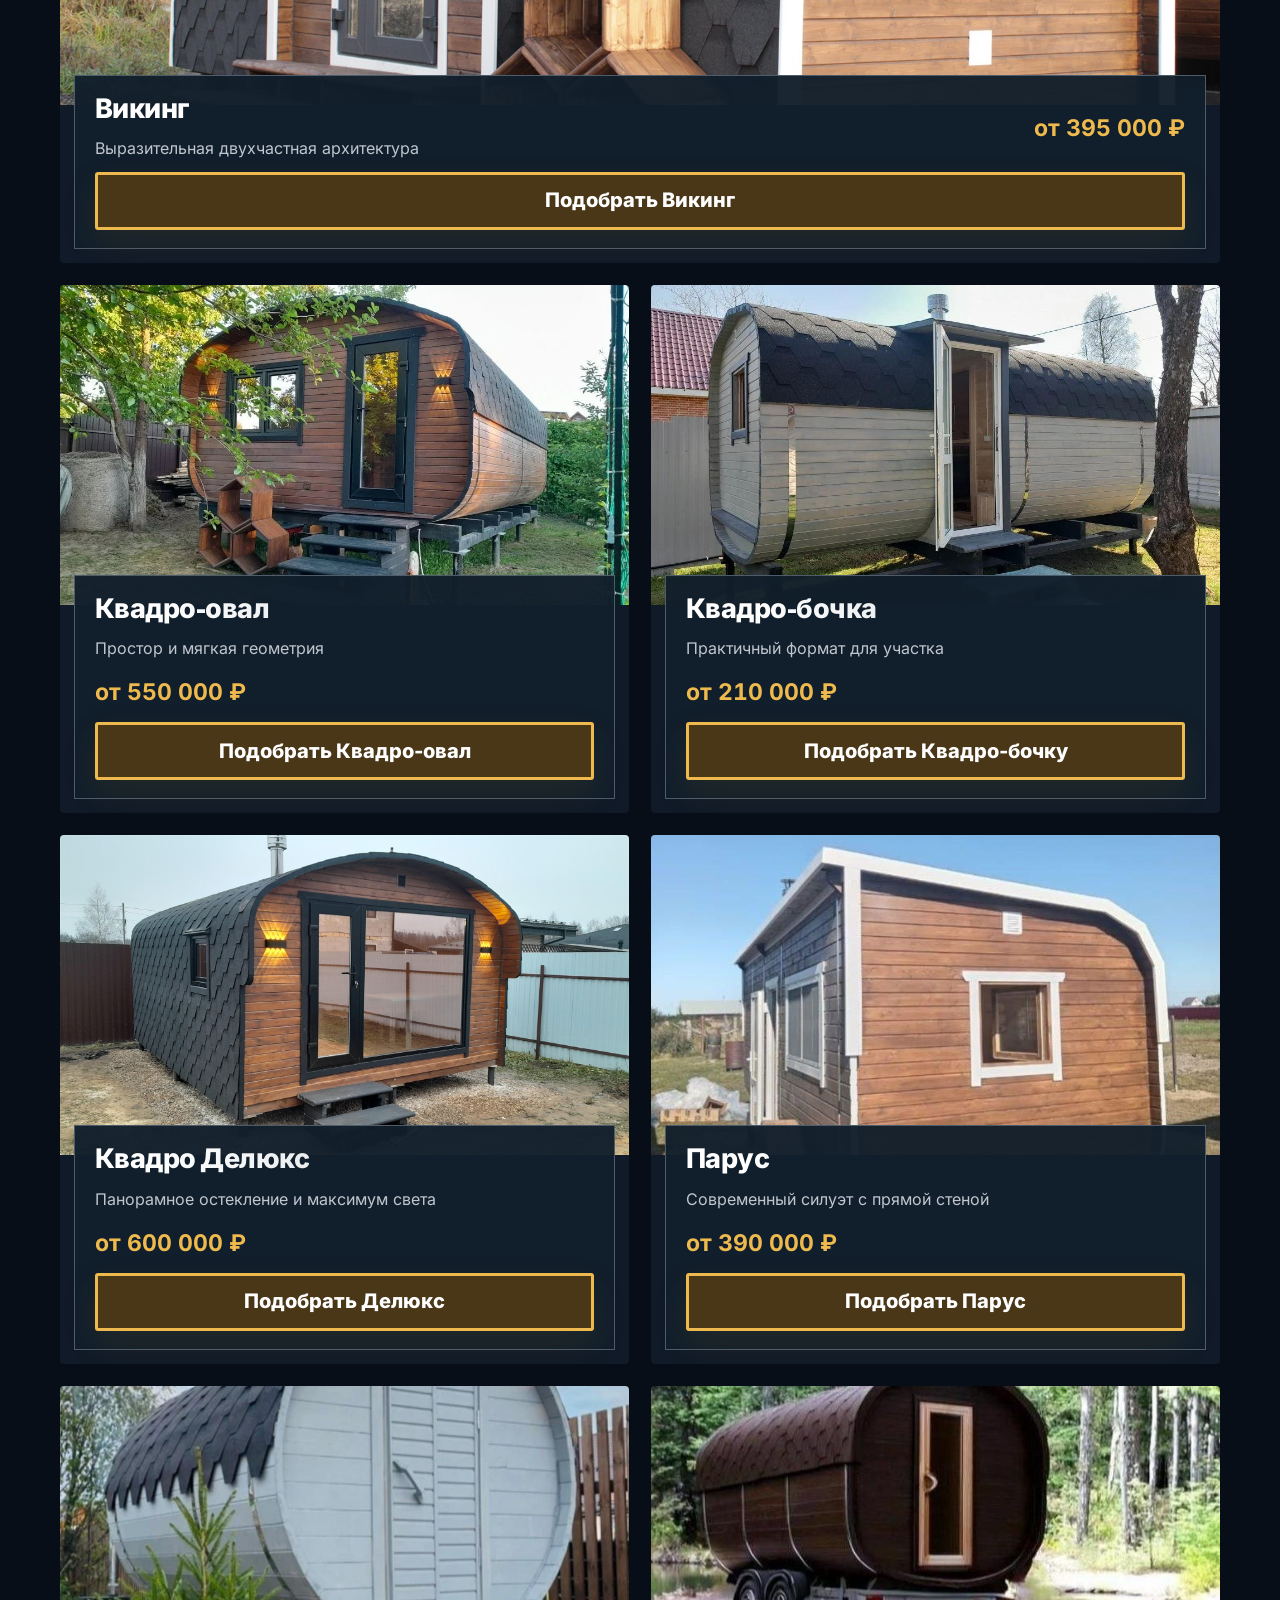
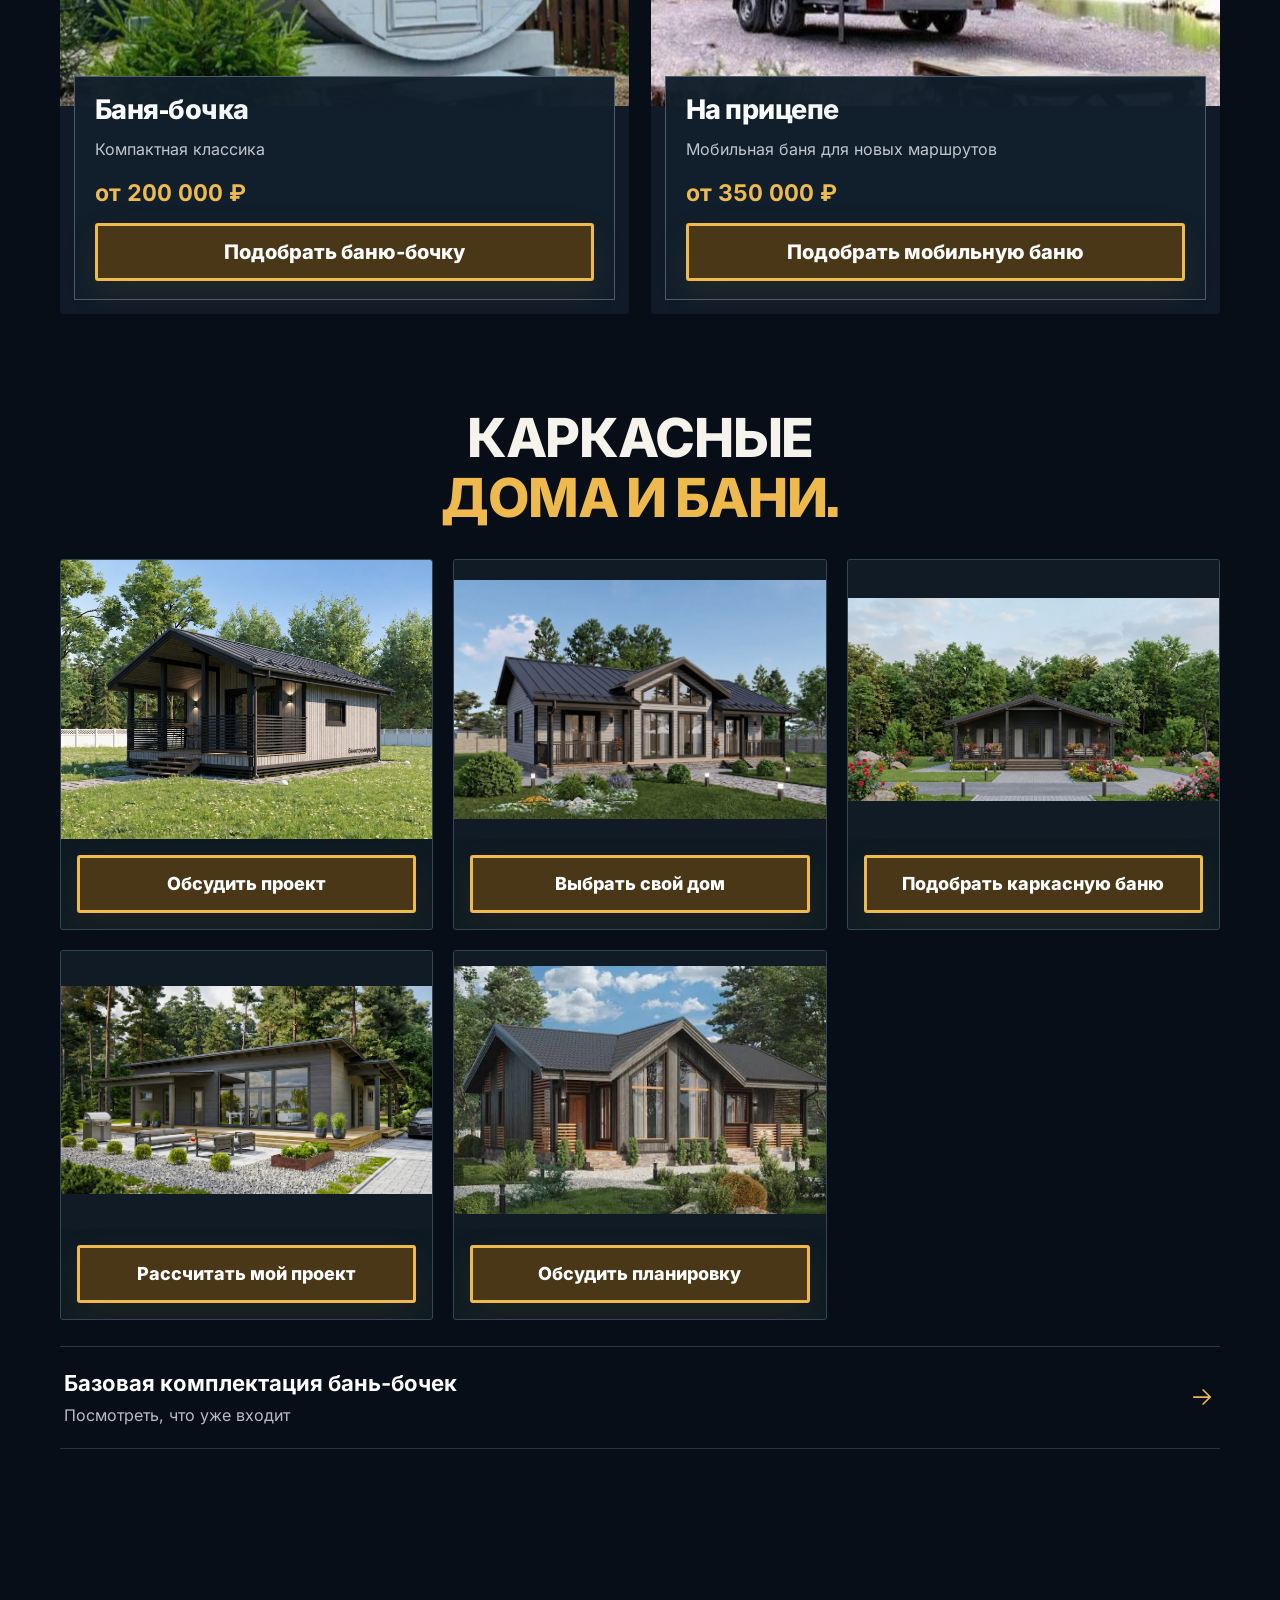
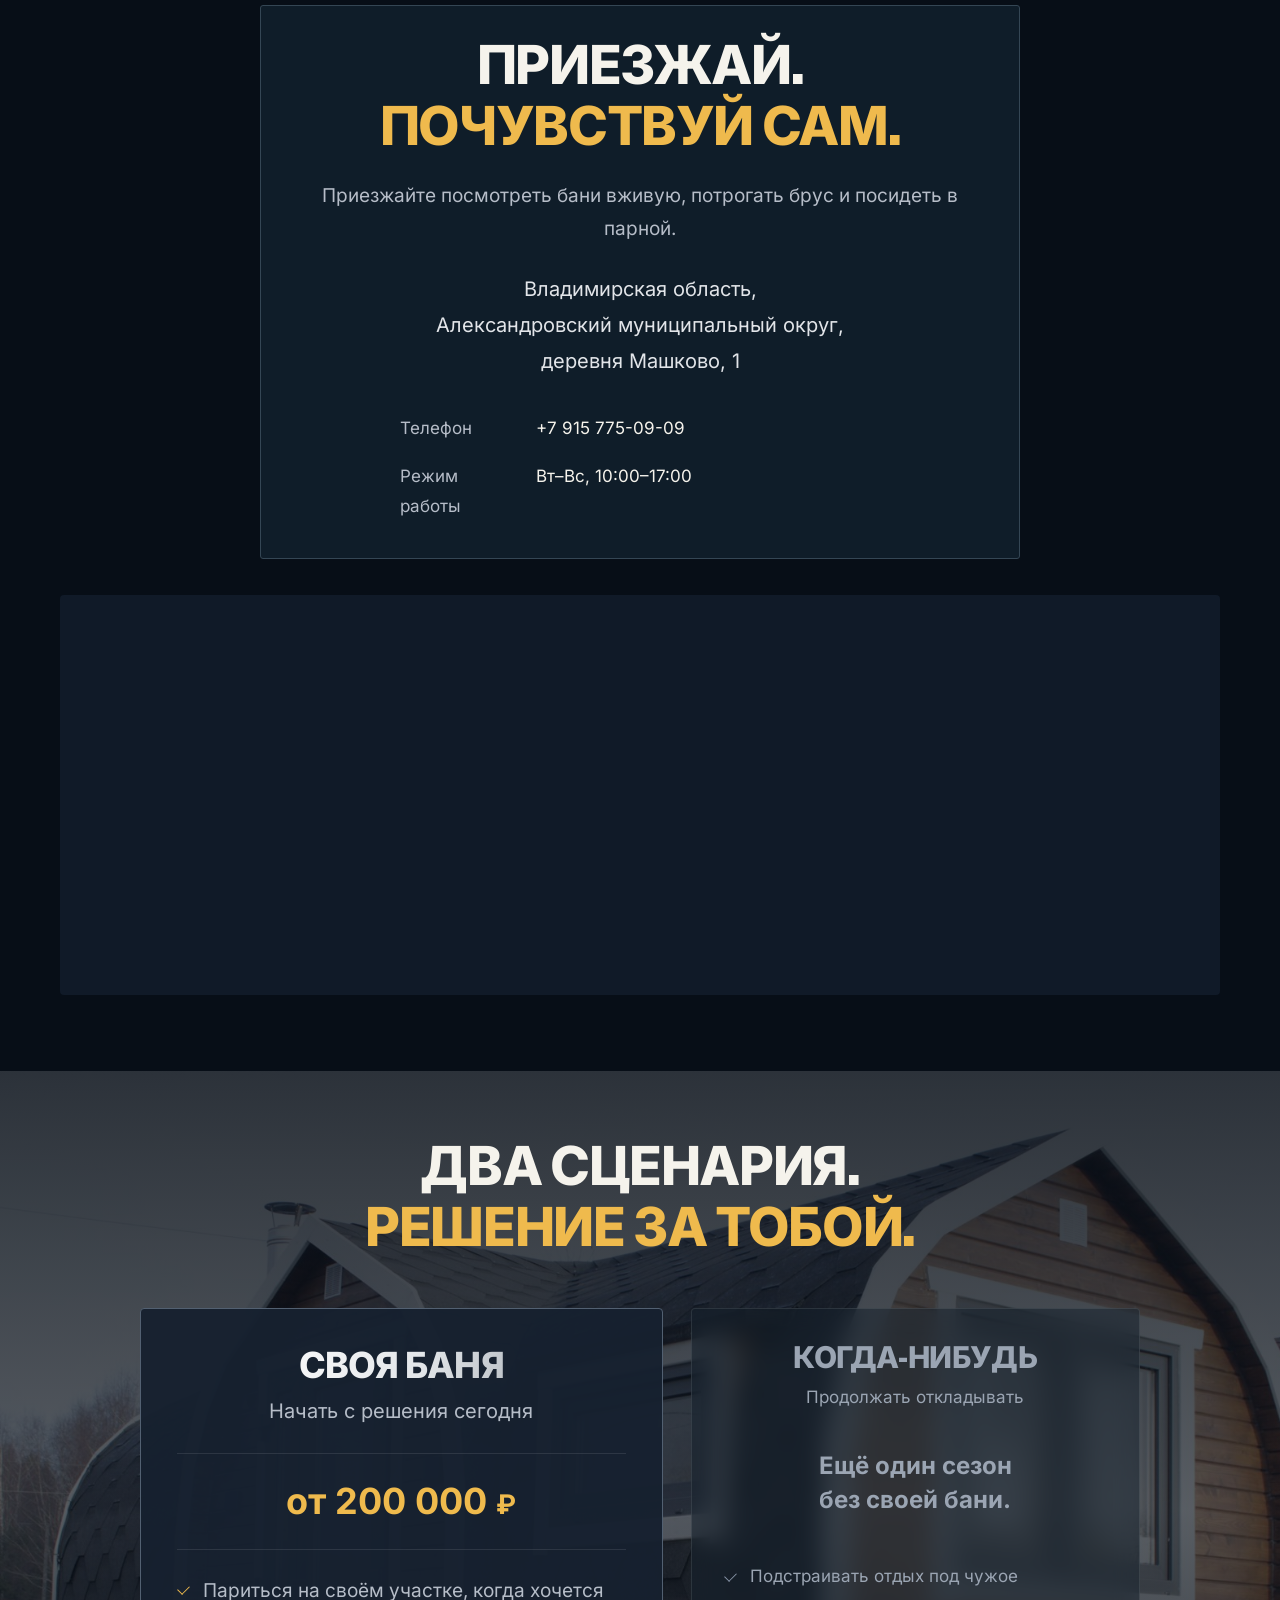
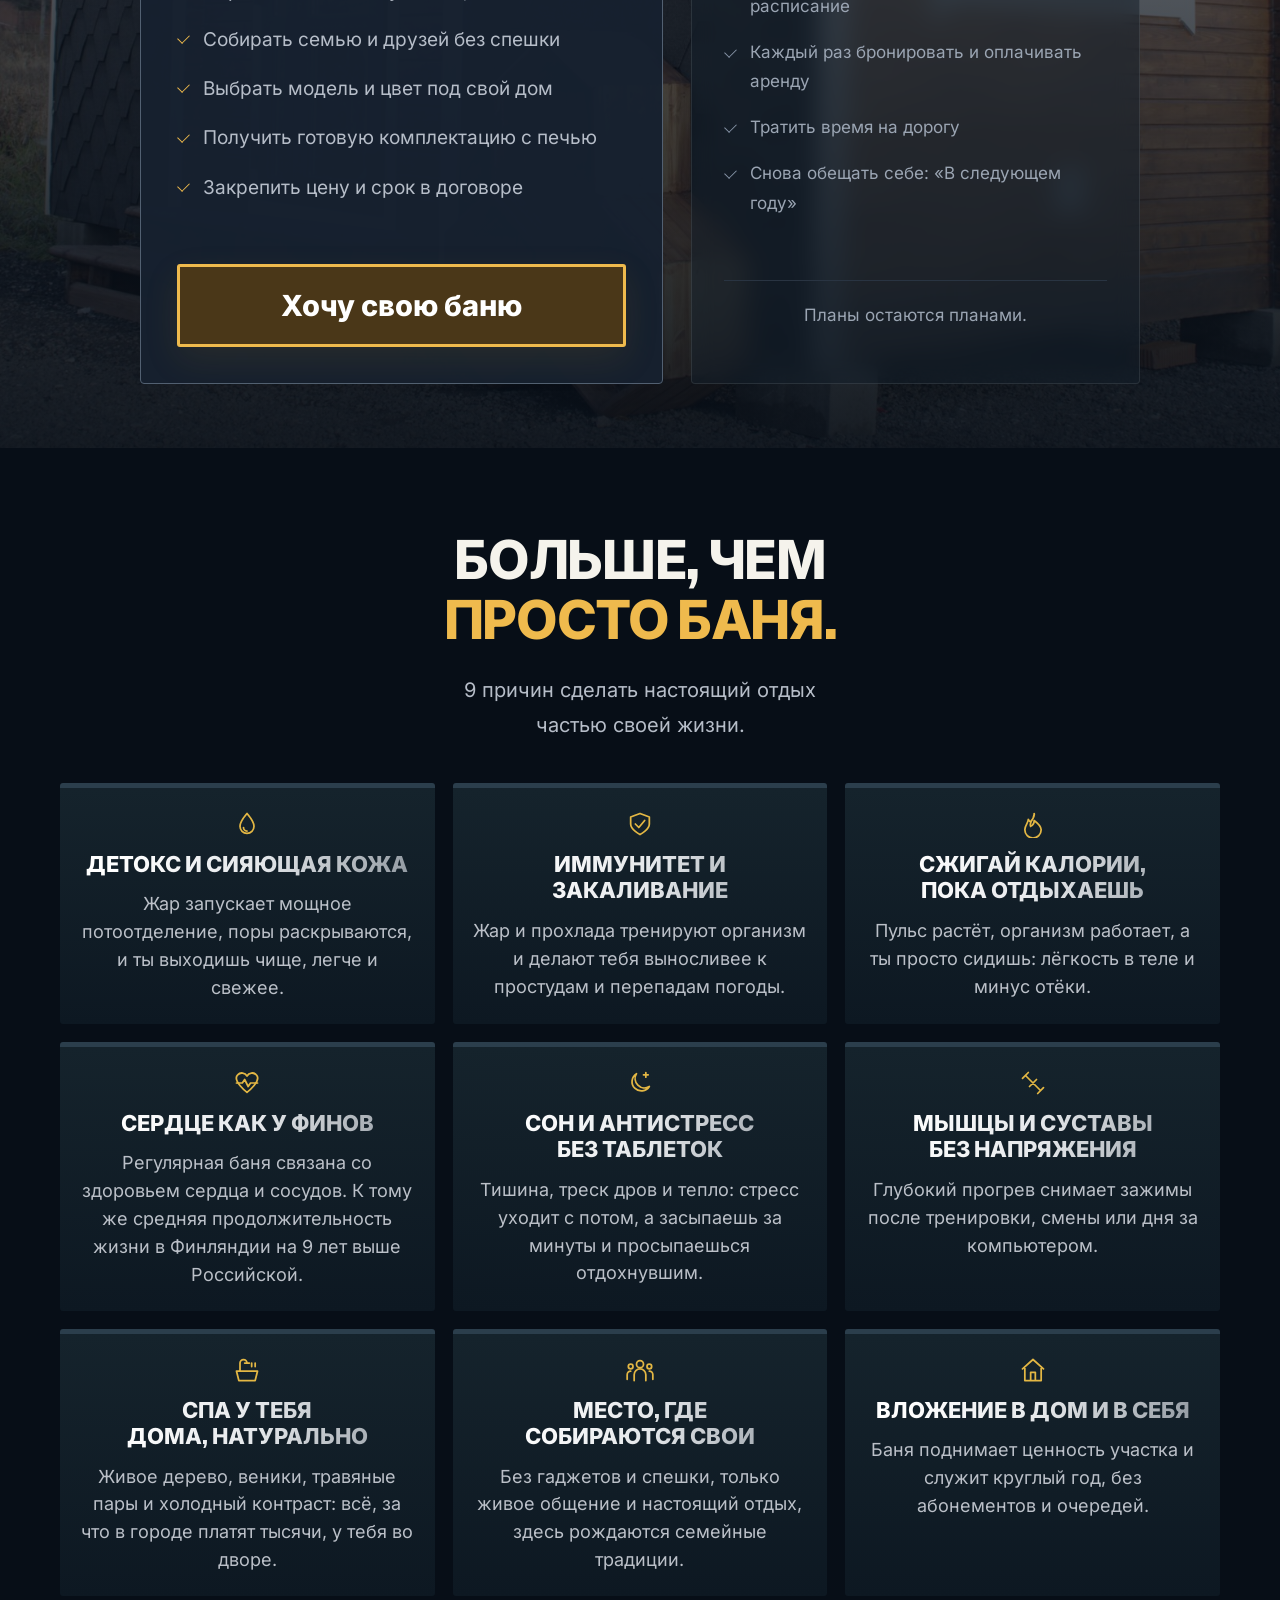
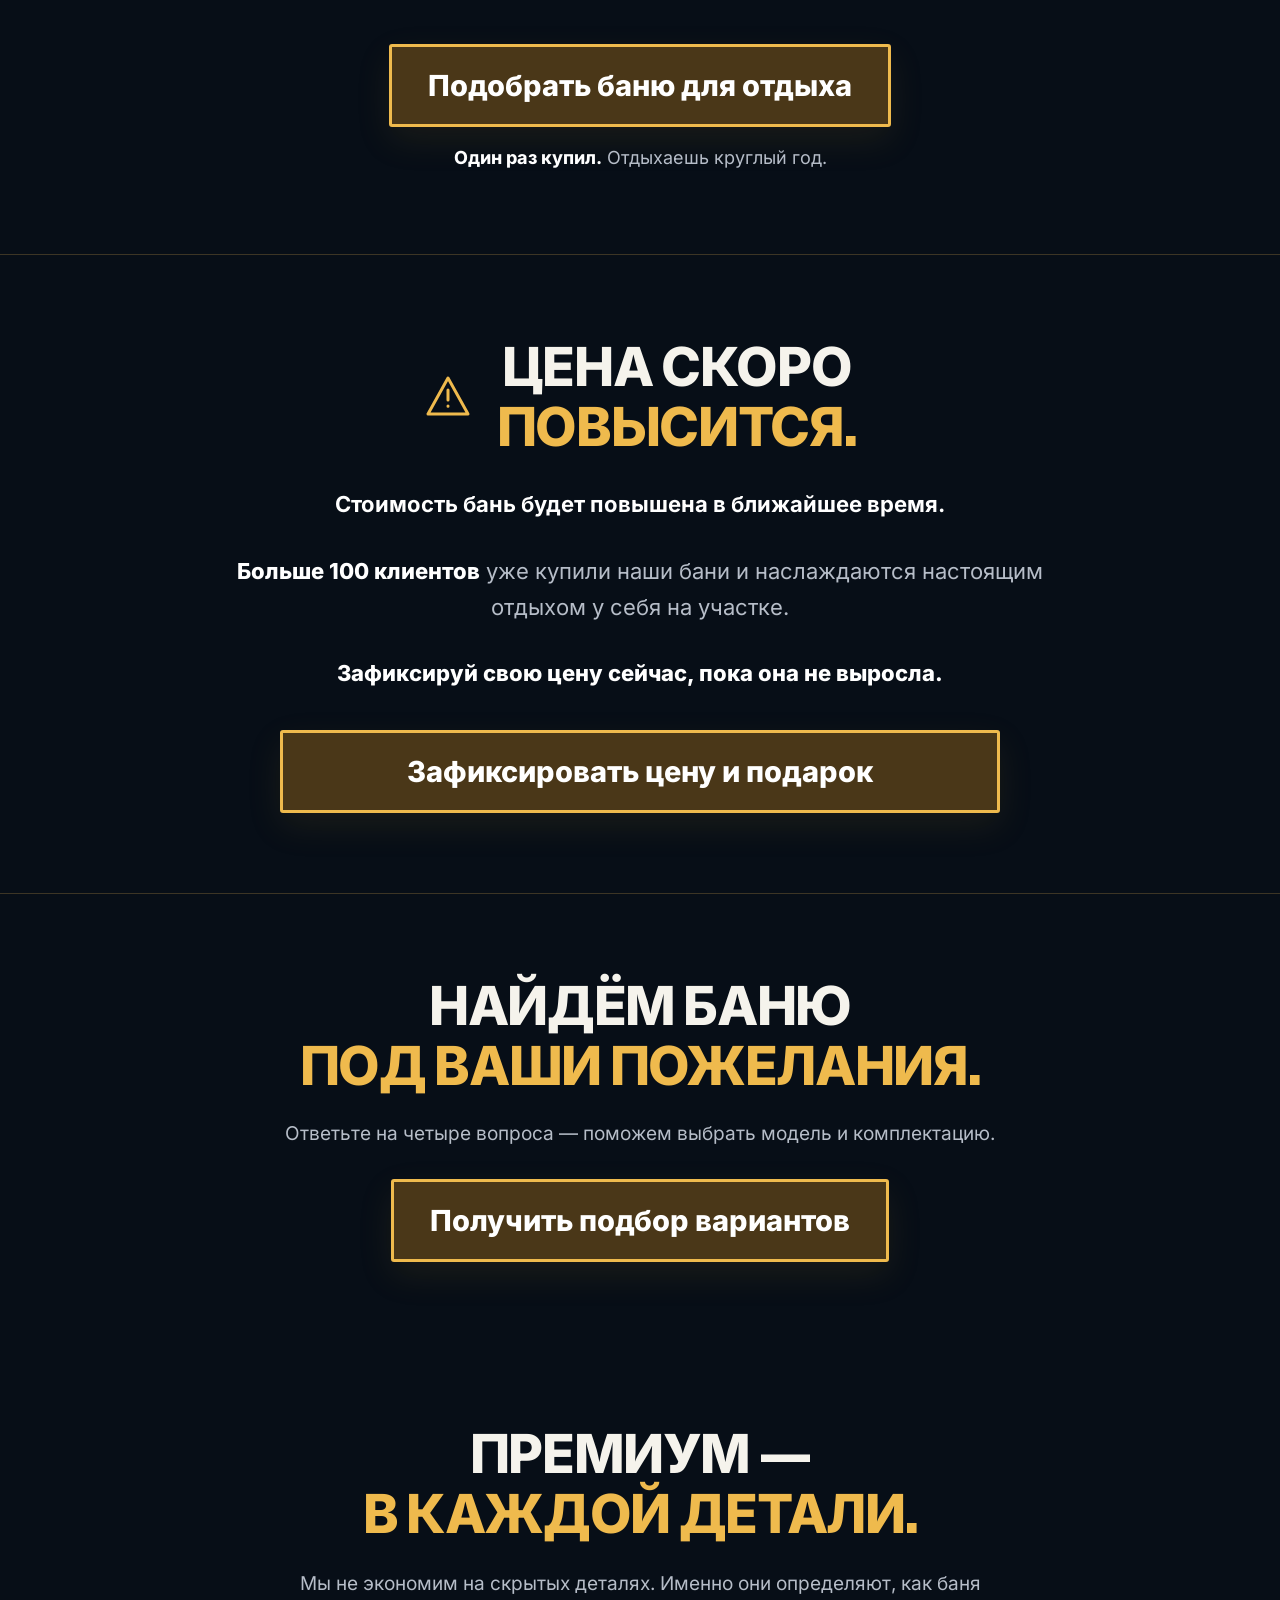
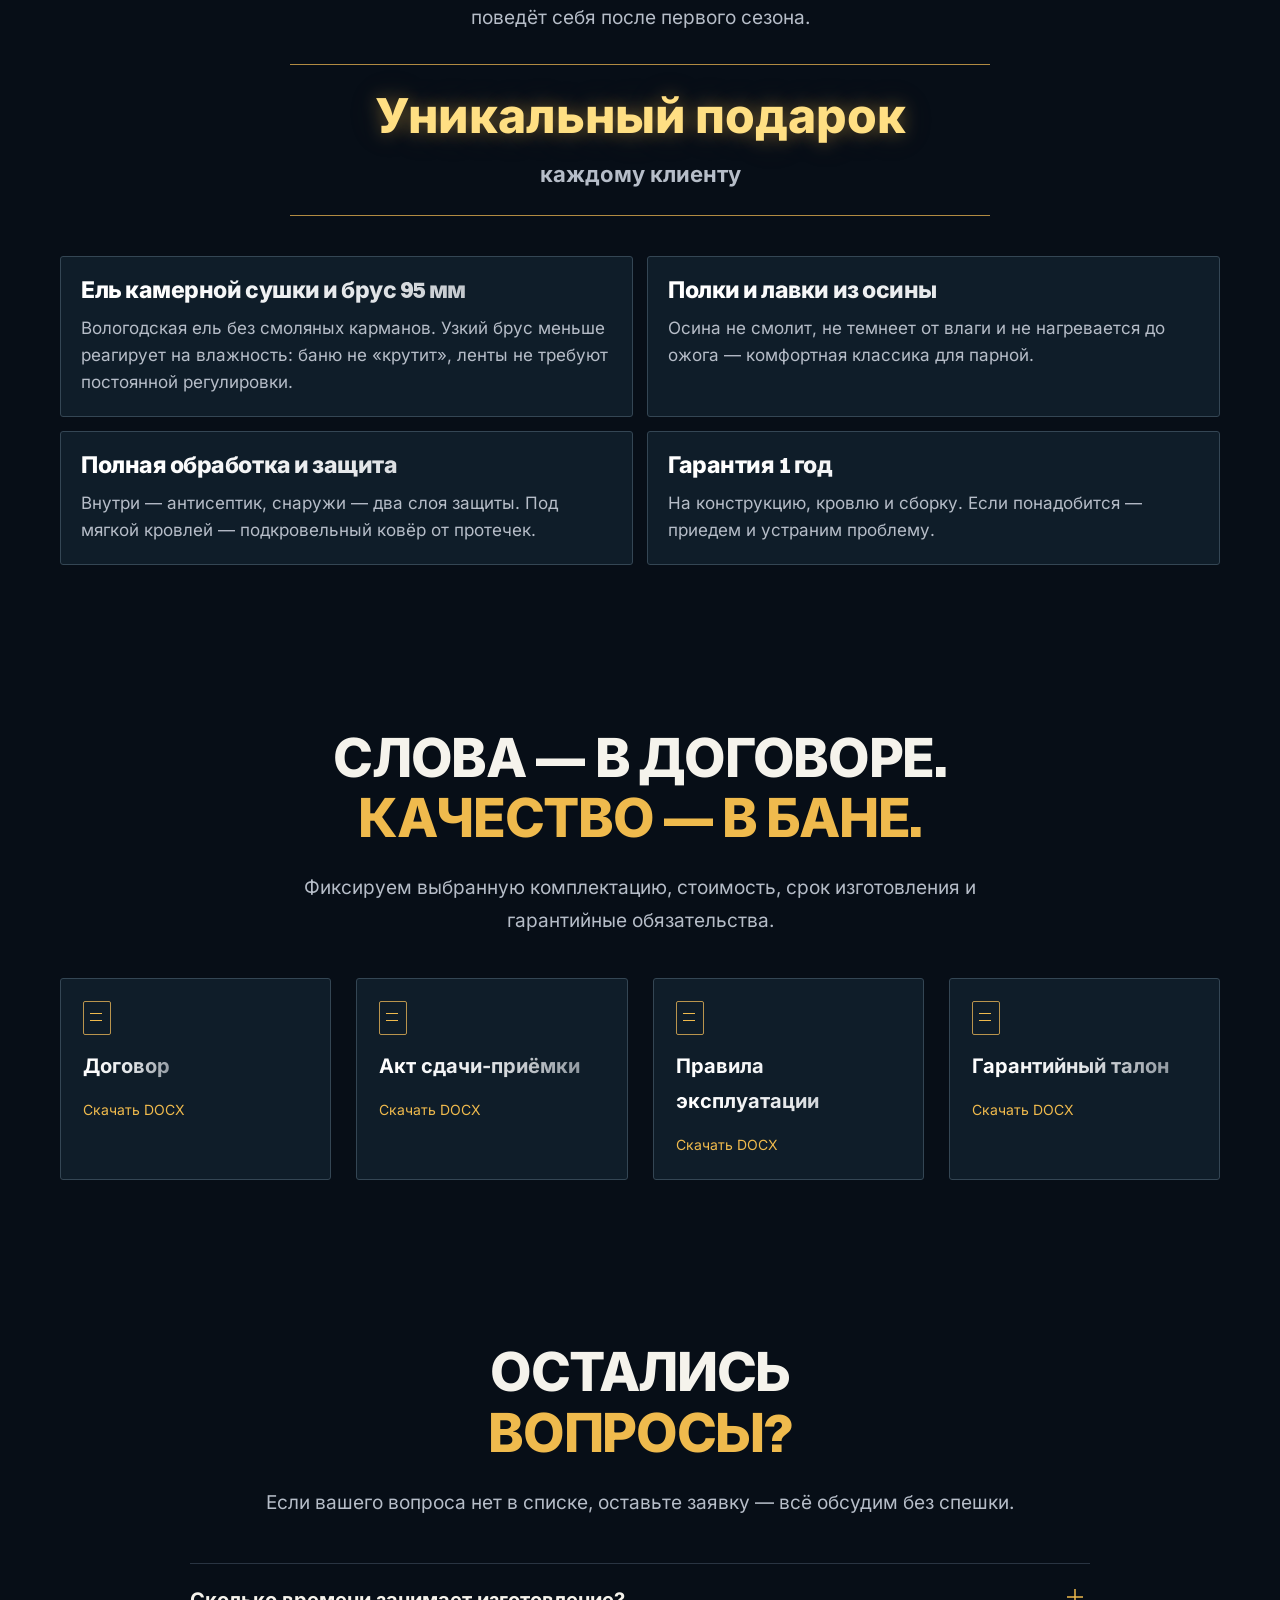
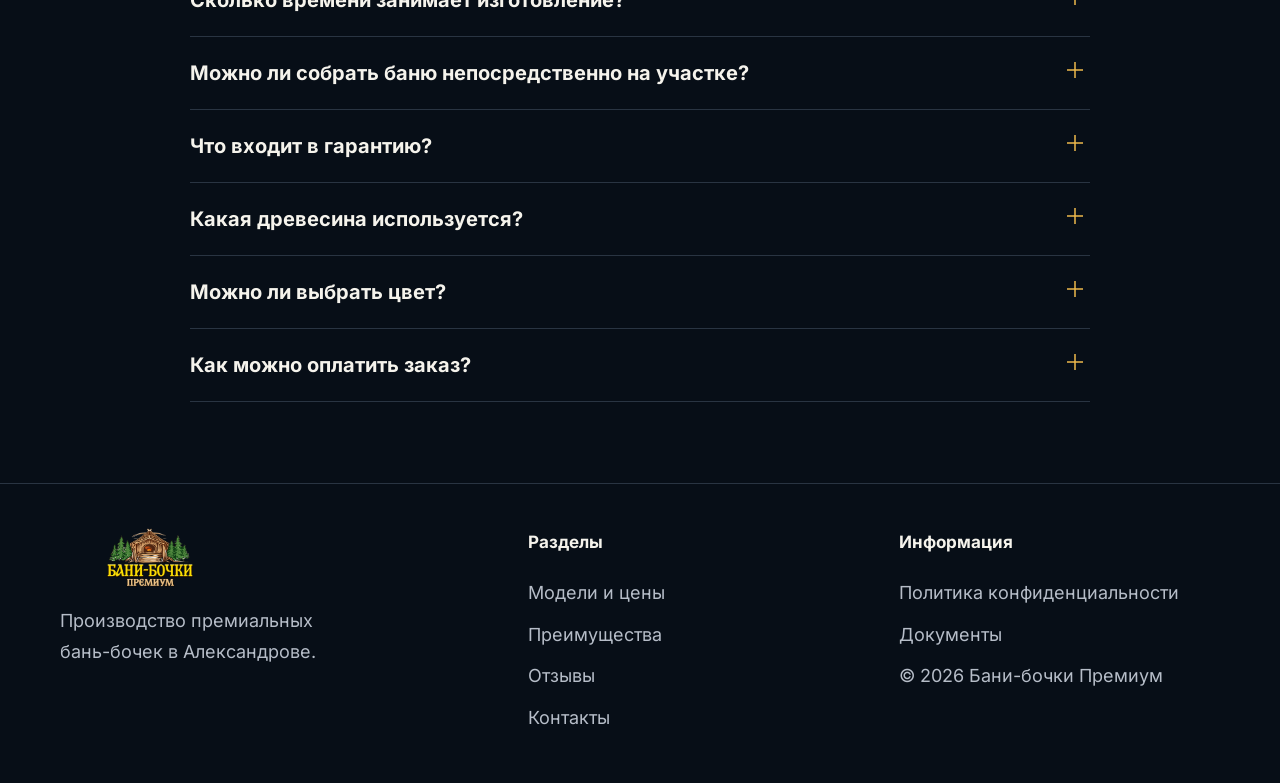
==== commit cc1bd2ac: "Open standalone quiz and spread hero composition across the first screen" ====
--- a/index.html
+++ b/index.html
@@ -14,7 +14,7 @@
   <link rel="icon" href="assets/logo-transparent.png" type="image/png">
   <link rel="preload" href="assets/fonts/inter-cyrillic.woff2" as="font" type="font/woff2" crossorigin>
   <link rel="stylesheet" href="assets/fonts/fonts.css?v=20261007d">
-  <link rel="stylesheet" href="styles-trw.css?v=20261027a">
+  <link rel="stylesheet" href="styles-trw.css?v=20261027b">
 </head>
 <body>
 <a class="skip-link" href="#main">К содержанию</a>
@@ -22,7 +22,7 @@
   <a class="brand" href="#top" aria-label="Бани-бочки Премиум — на главную"><img src="assets/logo-transparent.png" alt="Бани-бочки Премиум" width="180" height="60"></a>
   <button class="menu-toggle" type="button" aria-expanded="false" aria-controls="main-nav">Меню</button>
   <nav class="main-nav" id="main-nav" aria-label="Основная навигация"><a href="#benefits">Для тебя</a><a href="#catalog">Модели и цены</a><a href="#advantages">Качество</a><a href="#reviews">Отзывы</a><a href="#faq">Вопросы</a></nav>
-  <div class="header-contact"><span class="working-status"><i aria-hidden="true"></i>Сейчас работаем</span><a class="header-phone" href="tel:+79157750909">+7 915 775-09-09</a></div>
+  <div class="header-contact"><a class="header-phone" href="tel:+79157750909">+7 915 775-09-09</a><span class="working-status"><i aria-hidden="true"></i>Сейчас работаем</span></div>
 </div></header>
 <main id="main">
 <section class="hero hero-selection" aria-labelledby="hero-title">
@@ -30,12 +30,12 @@
   <div class="container selection-content">
     <h1 id="hero-title">Парьтесь через месяц<br>в бане своей мечты.<br><em>Цены от 200.000 руб!</em></h1>
     <ul class="selection-benefits">
-      <li><strong>Экономия до 60 000 ₽</strong><span>Своё производство в г. Александров — без посредников.</span></li>
+      <li><strong>Экономия до 60.000р</strong><span>За счёт своего производства в г. Александров.</span></li>
       <li><strong>Гарантия 1 год</strong><span>На конструкцию, кровлю и сборку. Приедем и устраним проблему.</span></li>
-      <li><strong>Премиум по выверенной цене</strong><span>Сравнили рынок и продумали комплектации: качество в каждой детали.</span></li>
+      <li><strong>Больше качества за те же деньги</strong><span>Сравнили цены на одинаковые комплектации. У нас — ещё и повышенный уровень качества.</span></li>
       <li><strong>Можно увидеть вживую</strong><span>Своя выставочная площадка: посмотрите бани и оцените качество сами.</span></li>
     </ul>
-    <div class="selection-action"><a class="button" href="#quiz" data-open-quiz>Подобрать лучший вариант</a><p>4 вопроса — и подарок при заказе бани</p></div>
+    <div class="selection-action"><a class="button" href="quiz.html">Выбрать баню для себя</a><p>4 вопроса — и подарок при заказе бани</p></div>
   </div>
 </section>
 <section class="section brand-intro" aria-labelledby="about-title"><div class="container">
@@ -44,108 +44,7 @@
   <p>Мы производим в Александрове <strong>бани-бочки, каркасные дома и бани любой сложности.</strong> Подберём решение под твой участок и пожелания.</p>
   <p>Продуманная комплектация, настоящая парная и <strong>отдых со своими</strong> — круглый год, без очередей и поездок.</p>
   <p>Модели <strong>от 200 000 ₽</strong>, изготовление <strong>от 3 недель</strong> и <strong>гарантия 1 год</strong>. Поможем выбрать баню под твой дом.</p>
-  <a class="button" href="#quiz" data-open-quiz>Подобрать баню для себя</a>
-</div></section>
-<section class="section journey" id="lifestyle"><div class="container">
-  <h2 class="center-heading">ОТ ТВОЕГО РЕШЕНИЯ<br><em>ДО ПЕРВОГО ПАРА.</em></h2>
-  <div class="journey-list">
-    <article class="journey-row"><img src="assets/frame-project-4.png" alt="Каркасный проект для загородного участка" width="1670" height="941" loading="lazy"><div class="journey-copy"><h3>ВЫБИРАЕМ БАНЮ<br>ПОД ТВОЙ УЧАСТОК</h3><ul><li><strong>Бесплатная консультация</strong> — обсудим твои пожелания.</li><li>Подберём <strong>модель и комплектацию</strong> под твой отдых.</li><li>Закрепим <strong>цену и срок в договоре.</strong></li></ul></div></article>
-    <article class="journey-row"><img src="assets/frame-project-5.png" alt="Каркасный проект для загородного участка" width="1024" height="690" loading="lazy"><div class="journey-copy"><h3>ПРОИЗВОДИМ<br>С ВНИМАНИЕМ К ДЕТАЛЯМ</h3><ul><li><strong>Своё производство</strong> в Александрове — от 3 недель.</li><li><strong>Ель камерной сушки</strong>, осиновые полки и защитная обработка.</li><li>Проверяем качество, чтобы баня была <strong>готова к твоему отдыху.</strong></li></ul></div></article>
-    <article class="journey-row"><img src="assets/frame-project-3.png" alt="Каркасный проект для загородного участка" width="1670" height="942" loading="lazy"><div class="journey-copy"><h3>ПРИВОЗИМ.<br>ТЫ НАЧИНАЕШЬ ОТДЫХАТЬ.</h3><ul><li>Доставим <strong>готовую баню</strong> или соберём её на участке.</li><li><strong>Сборку и установку берём на себя.</strong> Тебе остаётся выбрать день.</li><li>Готовую баню можно растопить <strong>в день установки.</strong></li></ul></div></article>
-  </div>
-  <div class="section-action"><a class="button" href="#quiz" data-open-quiz>Подобрать баню для себя</a></div>
-</div></section>
-<section class="section catalog" id="catalog">
-      <div class="container">
-        <div class="section-heading">
-          <div>
-
-            <h2>ТАК ВЫГЛЯДИТ<br><em>ТВОЙ БУДУЩИЙ ОТДЫХ.</em></h2>
-          </div>
-          <p>От компактной классической бочки до просторных архитектурных моделей. Каждую баню адаптируем по цвету кровли и защитного покрытия.</p>
-        </div>
-        <div class="catalog-grid">
-          <article class="model-card model-card-wide">
-            <img src="assets/viking.jpg" alt="Баня Викинг" width="1800" height="1200" loading="lazy">
-            <div class="model-overlay">
-              <span class="model-number">01</span>
-              <div><h3>Викинг</h3><p>Выразительная двухчастная архитектура</p></div>
-              <strong>от 395 000 ₽</strong><a class="button model-request" href="#quiz" data-open-quiz>Подобрать баню для себя</a>
-            </div>
-          </article>
-          <article class="model-card">
-            <img src="assets/quadro-oval.jpg" alt="Баня Квадро-овал" width="1020" height="574" loading="lazy">
-            <div class="model-overlay"><span class="model-number">02</span><div><h3>Квадро-овал</h3><p>Простор и мягкая геометрия</p></div><strong>от 550 000 ₽</strong><a class="button model-request" href="#quiz" data-open-quiz>Подобрать баню для себя</a></div>
-          </article>
-          <article class="model-card">
-            <img src="assets/quadro-bochka.jpg" alt="Баня Квадро-бочка" width="1020" height="574" loading="lazy">
-            <div class="model-overlay"><span class="model-number">03</span><div><h3>Квадро-бочка</h3><p>Практичный формат для участка</p></div><strong>от 210 000 ₽</strong><a class="button model-request" href="#quiz" data-open-quiz>Подобрать баню для себя</a></div>
-          </article>
-          <article class="model-card">
-            <img src="assets/quadro-deluxe.jpg" alt="Баня Квадро Делюкс" width="1800" height="1013" loading="lazy">
-            <div class="model-overlay"><span class="model-number">04</span><div><h3>Квадро Делюкс</h3><p>Панорамное остекление и максимум света</p></div><strong>от 600 000 ₽</strong><a class="button model-request" href="#quiz" data-open-quiz>Подобрать баню для себя</a></div>
-          </article>
-          <article class="model-card">
-            <img src="assets/parus.jpg" alt="Баня Парус" width="709" height="927" loading="lazy">
-            <div class="model-overlay"><span class="model-number">05</span><div><h3>Парус</h3><p>Современный силуэт с прямой стеной</p></div><strong>от 390 000 ₽</strong><a class="button model-request" href="#quiz" data-open-quiz>Подобрать баню для себя</a></div>
-          </article>
-          <article class="model-card">
-            <img src="assets/bochka.jpg" alt="Классическая баня-бочка" width="905" height="960" loading="lazy">
-            <div class="model-overlay"><span class="model-number">06</span><div><h3>Баня-бочка</h3><p>Компактная классика</p></div><strong>от 200 000 ₽</strong><a class="button model-request" href="#quiz" data-open-quiz>Подобрать баню для себя</a></div>
-          </article>
-          <article class="model-card">
-            <img src="assets/trailer.jpg" alt="Баня на прицепе" width="664" height="517" loading="lazy">
-            <div class="model-overlay"><span class="model-number">07</span><div><h3>На прицепе</h3><p>Мобильная баня для новых маршрутов</p></div><strong>от 350 000 ₽</strong><a class="button model-request" href="#quiz" data-open-quiz>Подобрать баню для себя</a></div>
-          </article>
-        </div>
-      </div>
-    </section>
-<section class="section frame-projects" id="frame-projects"><div class="container"><h2 class="center-heading">КАРКАСНЫЕ<br><em>ДОМА И БАНИ.</em></h2><div class="frame-projects-grid"><article class="frame-project"><img src="assets/frame-project-1.png" alt="Каркасный дом с террасой" width="1448" height="1086" loading="lazy"><a class="button" href="#quiz" data-open-quiz>Подобрать баню для себя</a></article><article class="frame-project"><img src="assets/frame-project-2.png" alt="Каркасный дом с террасой" width="1561" height="1008" loading="lazy"><a class="button" href="#quiz" data-open-quiz>Подобрать баню для себя</a></article><article class="frame-project"><img src="assets/frame-project-6.png" alt="Каркасный дом с террасой" width="1697" height="927" loading="lazy"><a class="button" href="#quiz" data-open-quiz>Подобрать баню для себя</a></article><article class="frame-project"><img src="assets/frame-project-7.png" alt="Каркасный дом с панорамными окнами" width="1678" height="937" loading="lazy"><a class="button" href="#quiz" data-open-quiz>Подобрать баню для себя</a></article><article class="frame-project"><img src="assets/frame-project-8.png" alt="Каркасный дом с панорамными окнами" width="547" height="365" loading="lazy"><a class="button" href="#quiz" data-open-quiz>Подобрать баню для себя</a></article></div>
-<div class="equipment-teaser" id="equipment">
-  <a class="equipment-link" href="equipment.html"><span><strong>Базовая комплектация бань-бочек</strong><small>Посмотреть, что уже входит</small></span><svg viewBox="0 0 24 24" width="28" height="28" fill="none" stroke="currentColor" stroke-width="1.5" stroke-linecap="round" stroke-linejoin="round" aria-hidden="true"><path d="M5 12h14m-6-6 6 6-6 6"/></svg></a>
-</div></div></section>
-<section class="contacts" id="contacts">
-      <div class="container contacts-layout">
-        <div class="contacts-info">
-
-          <h2>ПРИЕЗЖАЙ.<br><em>ПОЧУВСТВУЙ САМ.</em></h2>
-          <p>Приезжайте посмотреть бани вживую, потрогать брус и посидеть в парной.</p>
-          <address>Владимирская область,<br>Александровский муниципальный округ,<br>деревня Машково, 1</address>
-          <dl class="contact-list">
-            <div><dt>Телефон</dt><dd><a href="tel:+79157750909">+7 915 775-09-09</a></dd></div>
-            <div><dt>Режим работы</dt><dd>Вт–Вс, 10:00–17:00</dd></div>
-          </dl>
-        </div>
-      <div class="map-frame" id="location"><iframe src="https://yandex.ru/map-widget/v1/?text=%D0%92%D0%BB%D0%B0%D0%B4%D0%B8%D0%BC%D0%B8%D1%80%D1%81%D0%BA%D0%B0%D1%8F%20%D0%BE%D0%B1%D0%BB%D0%B0%D1%81%D1%82%D1%8C%2C%20%D0%90%D0%BB%D0%B5%D0%BA%D1%81%D0%B0%D0%BD%D0%B4%D1%80%D0%BE%D0%B2%D1%81%D0%BA%D0%B8%D0%B9%20%D0%BC%D1%83%D0%BD%D0%B8%D1%86%D0%B8%D0%BF%D0%B0%D0%BB%D1%8C%D0%BD%D1%8B%D0%B9%20%D0%BE%D0%BA%D1%80%D1%83%D0%B3%2C%20%D0%B4%D0%B5%D1%80%D0%B5%D0%B2%D0%BD%D1%8F%20%D0%9C%D0%B0%D1%88%D0%BA%D0%BE%D0%B2%D0%BE%2C%201&z=15" title="Карта выставочной площадки Бани-бочки Премиум" loading="lazy" allowfullscreen></iframe></div>
-      </div>
-    </section>
-<section class="section choice" id="choice"><div class="container">
-  <h2 class="center-heading">ДВА СЦЕНАРИЯ.<br><em>РЕШЕНИЕ ЗА ТОБОЙ.</em></h2>
-  <div class="choice-grid">
-    <article class="choice-panel choice-own"><h3>СВОЯ БАНЯ</h3><p class="choice-subtitle">Начать с решения сегодня</p>
-      <p class="choice-price">от 200 000 <span>₽</span></p>
-      <ul><li>Париться на своём участке, когда хочется</li><li>Собирать семью и друзей без спешки</li><li>Выбрать модель и цвет под свой дом</li><li>Получить готовую комплектацию с печью</li><li>Закрепить цену и срок в договоре</li></ul>
-      <a class="button button-full" href="#quiz" data-open-quiz>Подобрать баню для себя</a>
-    </article>
-    <article class="choice-panel choice-wait"><h3>КОГДА-НИБУДЬ</h3><p class="choice-subtitle">Продолжать откладывать</p>
-      <p class="choice-statement">Ещё один сезон<br>без своей бани.</p>
-      <ul><li>Подстраивать отдых под чужое расписание</li><li>Каждый раз бронировать и оплачивать аренду</li><li>Тратить время на дорогу</li><li>Снова обещать себе: «В следующем году»</li></ul>
-      <p class="choice-ending">Планы остаются планами.</p>
-    </article>
-  </div>
-</div></section>
-<section class="section benefits" id="benefits"><div class="container">
-  <div class="benefits-heading"><h2>БОЛЬШЕ, ЧЕМ<br><em>ПРОСТО БАНЯ.</em></h2><p>9 причин сделать настоящий отдых<br>частью своей жизни.</p></div>
-  <div class="benefits-grid"><article class="benefit"><svg viewBox="0 0 24 24" width="36" height="36" fill="none" stroke="currentColor" stroke-width="1.5" stroke-linecap="round" stroke-linejoin="round" aria-hidden="true"><path d="M12 3s6 7 6 11a6 6 0 0 1-12 0c0-4 6-11 6-11Z"/><path d="M9 15a3 3 0 0 0 3 3"/></svg><h3>ДЕТОКС И СИЯЮЩАЯ КОЖА</h3><p>Жар запускает мощное потоотделение, поры раскрываются, и ты выходишь чище, легче и свежее.</p></article>
-<article class="benefit"><svg viewBox="0 0 24 24" width="36" height="36" fill="none" stroke="currentColor" stroke-width="1.5" stroke-linecap="round" stroke-linejoin="round" aria-hidden="true"><path d="m12 3 8 3v6c0 5-8 9-8 9S4 17 4 12V6l8-3Z"/><path d="m8 12 3 3 5-6"/></svg><h3>ИММУНИТЕТ И ЗАКАЛИВАНИЕ</h3><p>Жар и прохлада тренируют организм и делают тебя выносливее к простудам и перепадам погоды.</p></article>
-<article class="benefit"><svg viewBox="0 0 24 24" width="36" height="36" fill="none" stroke="currentColor" stroke-width="1.5" stroke-linecap="round" stroke-linejoin="round" aria-hidden="true"><path d="M13 3c1 5-5 6-3 11 2-1 3-3 3-5 4 3 6 5 6 8a7 7 0 0 1-14 0c0-4 3-6 3-9 1 2 2 2 2 2s3-3 3-7Z"/></svg><h3>СЖИГАЙ КАЛОРИИ, ПОКА ОТДЫХАЕШЬ</h3><p>Пульс растёт, организм работает, а ты просто сидишь: лёгкость в теле и минус отёки.</p></article>
-<article class="benefit"><svg viewBox="0 0 24 24" width="36" height="36" fill="none" stroke="currentColor" stroke-width="1.5" stroke-linecap="round" stroke-linejoin="round" aria-hidden="true"><path d="M20 5a5 5 0 0 0-8 1 5 5 0 0 0-8-1c-5 5 8 15 8 15S25 10 20 5Z"/><path d="M3 12h5l2-3 3 6 2-3h6"/></svg><h3>СЕРДЦЕ КАК У ФИНОВ</h3><p>Регулярная баня связана со здоровьем сердца и сосудов. К тому же средняя продолжительность жизни в Финляндии на 9 лет выше российской.</p></article>
-<article class="benefit"><svg viewBox="0 0 24 24" width="36" height="36" fill="none" stroke="currentColor" stroke-width="1.5" stroke-linecap="round" stroke-linejoin="round" aria-hidden="true"><path d="M20 15A8 8 0 0 1 9 4a8 8 0 1 0 11 11Z"/><path d="M17 3v4m-2-2h4"/></svg><h3>СОН И АНТИСТРЕСС БЕЗ ТАБЛЕТОК</h3><p>Тишина, треск дров и тепло: стресс уходит с потом, а засыпаешь за минуты и просыпаешься отдохнувшим.</p></article>
-<article class="benefit"><svg viewBox="0 0 24 24" width="36" height="36" fill="none" stroke="currentColor" stroke-width="1.5" stroke-linecap="round" stroke-linejoin="round" aria-hidden="true"><path d="m5 6 3-3m8 18 3-3M3 8l5-5m8 18 5-5M6 6l12 12m-9-3 6-6"/></svg><h3>МЫШЦЫ И СУСТАВЫ БЕЗ НАПРЯЖЕНИЯ</h3><p>Глубокий прогрев снимает зажимы после тренировки, смены или дня за компьютером.</p></article>
-<article class="benefit"><svg viewBox="0 0 24 24" width="36" height="36" fill="none" stroke="currentColor" stroke-width="1.5" stroke-linecap="round" stroke-linejoin="round" aria-hidden="true"><path d="M3 13h18l-2 8H5l-2-8Zm3 0V6a3 3 0 0 1 6 0"/><path d="M10 6h4m2 0v3m3-3v3"/></svg><h3>СПА У ТЕБЯ ДОМА, НАТУРАЛЬНО</h3><p>Живое дерево, веники, травяные пары и холодный контраст: всё, за что в городе платят тысячи, у тебя во дворе.</p></article>
-<article class="benefit"><svg viewBox="0 0 24 24" width="36" height="36" fill="none" stroke="currentColor" stroke-width="1.5" stroke-linecap="round" stroke-linejoin="round" aria-hidden="true"><circle cx="12" cy="7" r="3"/><circle cx="4" cy="9" r="2"/><circle cx="20" cy="9" r="2"/><path d="M7 21v-5a5 5 0 0 1 10 0v5M1 20v-4a3 3 0 0 1 3-3m19 7v-4a3 3 0 0 0-3-3"/></svg><h3>МЕСТО, ГДЕ СОБИРАЮТСЯ СВОИ</h3><p>Без гаджетов и спешки, только живое общение и настоящий отдых, здесь рождаются семейные традиции.</p></article>
-<article class="benefit"><svg viewBox="0 0 24 24" width="36" height="36" fill="none" stroke="currentColor" stroke-width="1.5" stroke-linecap="round" stroke-linejoin="round" aria-hidden="true"><path d="m3 11 9-8 9 8M5 9v12h14V9m-9 12v-7h4v7"/></svg><h3>ВЛОЖЕНИЕ В ДОМ И В СЕБЯ</h3><p>Баня поднимает ценность участка и служит круглый год, без абонементов и очередей.</p></article></div>
-  <div class="section-action"><a class="button" href="#quiz" data-open-quiz>Подобрать баню для себя</a><p><strong>Один раз купил.</strong> Отдыхаешь круглый год.</p></div>
+  <a class="button" href="quiz.html">Начать подбор</a>
 </div></section>
 <section class="section reviews" id="reviews">
       <div class="container">
@@ -159,17 +58,119 @@
       <div class="reviews-controls" aria-label="Листание отзывов"><button type="button" class="review-prev" aria-label="Предыдущий отзыв" aria-controls="reviews-track"><svg viewBox="0 0 24 24" width="24" height="24" fill="none" stroke="currentColor" stroke-width="1.5" aria-hidden="true"><path d="M20 12H4m6-6-6 6 6 6"/></svg></button><span class="review-position" aria-live="polite" aria-atomic="true">1 из 4</span><button type="button" class="review-next" aria-label="Следующий отзыв" aria-controls="reviews-track"><svg viewBox="0 0 24 24" width="24" height="24" fill="none" stroke="currentColor" stroke-width="1.5" aria-hidden="true"><path d="M4 12h16m-6-6 6 6-6 6"/></svg></button></div>
 </div>
     </section>
+<section class="section journey" id="lifestyle"><div class="container">
+  <h2 class="center-heading">ОТ ТВОЕГО РЕШЕНИЯ<br><em>ДО ПЕРВОГО ПАРА.</em></h2>
+  <div class="journey-list">
+    <article class="journey-row"><img src="assets/frame-project-4.png" alt="Каркасный проект для загородного участка" width="1670" height="941" loading="lazy"><div class="journey-copy"><h3>ВЫБИРАЕМ БАНЮ<br>ПОД ТВОЙ УЧАСТОК</h3><ul><li><strong>Бесплатная консультация</strong> — обсудим твои пожелания.</li><li>Подберём <strong>модель и комплектацию</strong> под твой отдых.</li><li>Закрепим <strong>цену и срок в договоре.</strong></li></ul></div></article>
+    <article class="journey-row"><img src="assets/frame-project-5.png" alt="Каркасный проект для загородного участка" width="1024" height="690" loading="lazy"><div class="journey-copy"><h3>ПРОИЗВОДИМ<br>С ВНИМАНИЕМ К ДЕТАЛЯМ</h3><ul><li><strong>Своё производство</strong> в Александрове — от 3 недель.</li><li><strong>Ель камерной сушки</strong>, осиновые полки и защитная обработка.</li><li>Проверяем качество, чтобы баня была <strong>готова к твоему отдыху.</strong></li></ul></div></article>
+    <article class="journey-row"><img src="assets/frame-project-3.png" alt="Каркасный проект для загородного участка" width="1670" height="942" loading="lazy"><div class="journey-copy"><h3>ПРИВОЗИМ.<br>ТЫ НАЧИНАЕШЬ ОТДЫХАТЬ.</h3><ul><li>Доставим <strong>готовую баню</strong> или соберём её на участке.</li><li><strong>Сборку и установку берём на себя.</strong> Тебе остаётся выбрать день.</li><li>Готовую баню можно растопить <strong>в день установки.</strong></li></ul></div></article>
+  </div>
+  <div class="section-action"><a class="button" href="quiz.html">Рассчитать свою баню</a></div>
+</div></section>
+<section class="section catalog" id="catalog">
+      <div class="container">
+        <div class="section-heading">
+          <div>
+
+            <h2>ТАК ВЫГЛЯДИТ<br><em>ТВОЙ БУДУЩИЙ ОТДЫХ.</em></h2>
+          </div>
+          <p>От компактной классической бочки до просторных архитектурных моделей. Каждую баню адаптируем по цвету кровли и защитного покрытия.</p>
+        </div>
+        <div class="catalog-grid">
+          <article class="model-card model-card-wide">
+            <img src="assets/viking.jpg" alt="Баня Викинг" width="1800" height="1200" loading="lazy">
+            <div class="model-overlay">
+              <span class="model-number">01</span>
+              <div><h3>Викинг</h3><p>Выразительная двухчастная архитектура</p></div>
+              <strong>от 395 000 ₽</strong><a class="button model-request" href="quiz.html">Подобрать Викинг</a>
+            </div>
+          </article>
+          <article class="model-card">
+            <img src="assets/quadro-oval.jpg" alt="Баня Квадро-овал" width="1020" height="574" loading="lazy">
+            <div class="model-overlay"><span class="model-number">02</span><div><h3>Квадро-овал</h3><p>Простор и мягкая геометрия</p></div><strong>от 550 000 ₽</strong><a class="button model-request" href="quiz.html">Подобрать Квадро-овал</a></div>
+          </article>
+          <article class="model-card">
+            <img src="assets/quadro-bochka.jpg" alt="Баня Квадро-бочка" width="1020" height="574" loading="lazy">
+            <div class="model-overlay"><span class="model-number">03</span><div><h3>Квадро-бочка</h3><p>Практичный формат для участка</p></div><strong>от 210 000 ₽</strong><a class="button model-request" href="quiz.html">Подобрать Квадро-бочку</a></div>
+          </article>
+          <article class="model-card">
+            <img src="assets/quadro-deluxe.jpg" alt="Баня Квадро Делюкс" width="1800" height="1013" loading="lazy">
+            <div class="model-overlay"><span class="model-number">04</span><div><h3>Квадро Делюкс</h3><p>Панорамное остекление и максимум света</p></div><strong>от 600 000 ₽</strong><a class="button model-request" href="quiz.html">Подобрать Делюкс</a></div>
+          </article>
+          <article class="model-card">
+            <img src="assets/parus.jpg" alt="Баня Парус" width="709" height="927" loading="lazy">
+            <div class="model-overlay"><span class="model-number">05</span><div><h3>Парус</h3><p>Современный силуэт с прямой стеной</p></div><strong>от 390 000 ₽</strong><a class="button model-request" href="quiz.html">Подобрать Парус</a></div>
+          </article>
+          <article class="model-card">
+            <img src="assets/bochka.jpg" alt="Классическая баня-бочка" width="905" height="960" loading="lazy">
+            <div class="model-overlay"><span class="model-number">06</span><div><h3>Баня-бочка</h3><p>Компактная классика</p></div><strong>от 200 000 ₽</strong><a class="button model-request" href="quiz.html">Подобрать баню-бочку</a></div>
+          </article>
+          <article class="model-card">
+            <img src="assets/trailer.jpg" alt="Баня на прицепе" width="664" height="517" loading="lazy">
+            <div class="model-overlay"><span class="model-number">07</span><div><h3>На прицепе</h3><p>Мобильная баня для новых маршрутов</p></div><strong>от 350 000 ₽</strong><a class="button model-request" href="quiz.html">Подобрать мобильную баню</a></div>
+          </article>
+        </div>
+      </div>
+    </section>
+<section class="section frame-projects" id="frame-projects"><div class="container"><h2 class="center-heading">КАРКАСНЫЕ<br><em>ДОМА И БАНИ.</em></h2><div class="frame-projects-grid"><article class="frame-project"><img src="assets/frame-project-1.png" alt="Каркасный дом с террасой" width="1448" height="1086" loading="lazy"><a class="button" href="quiz.html">Обсудить проект</a></article><article class="frame-project"><img src="assets/frame-project-2.png" alt="Каркасный дом с террасой" width="1561" height="1008" loading="lazy"><a class="button" href="quiz.html">Выбрать свой дом</a></article><article class="frame-project"><img src="assets/frame-project-6.png" alt="Каркасный дом с террасой" width="1697" height="927" loading="lazy"><a class="button" href="quiz.html">Подобрать каркасную баню</a></article><article class="frame-project"><img src="assets/frame-project-7.png" alt="Каркасный дом с панорамными окнами" width="1678" height="937" loading="lazy"><a class="button" href="quiz.html">Рассчитать мой проект</a></article><article class="frame-project"><img src="assets/frame-project-8.png" alt="Каркасный дом с панорамными окнами" width="547" height="365" loading="lazy"><a class="button" href="quiz.html">Обсудить планировку</a></article></div>
+<div class="equipment-teaser" id="equipment">
+  <a class="equipment-link" href="equipment.html"><span><strong>Базовая комплектация бань-бочек</strong><small>Посмотреть, что уже входит</small></span><svg viewBox="0 0 24 24" width="28" height="28" fill="none" stroke="currentColor" stroke-width="1.5" stroke-linecap="round" stroke-linejoin="round" aria-hidden="true"><path d="M5 12h14m-6-6 6 6-6 6"/></svg></a>
+</div></div></section>
+<section class="contacts" id="contacts">
+      <div class="container contacts-layout">
+        <div class="contacts-info">
+
+          <h2>ПРИЕЗЖАЙ.<br><em>ПОЧУВСТВУЙ САМ.</em></h2>
+          <p>Приезжайте посмотреть бани вживую, потрогать брус и посидеть в парной.</p>
+          <address>Владимирская область,<br>Александровский муниципальный округ,<br>деревня Машково, 1</address>
+          <dl class="contact-list">
+            <div><dt>Телефон</dt><dd><a href="tel:+79157750909">+7 915 775-09-09</a></dd></div>
+            <div><dt>Режим работы</dt><dd>Вт–Вс, 10:00–17:00</dd></div>
+          </dl>
+        </div>
+      <div class="map-frame" id="location"><iframe src="https://yandex.ru/map-widget/v1/?text=%D0%92%D0%BB%D0%B0%D0%B4%D0%B8%D0%BC%D0%B8%D1%80%D1%81%D0%BA%D0%B0%D1%8F%20%D0%BE%D0%B1%D0%BB%D0%B0%D1%81%D1%82%D1%8C%2C%20%D0%90%D0%BB%D0%B5%D0%BA%D1%81%D0%B0%D0%BD%D0%B4%D1%80%D0%BE%D0%B2%D1%81%D0%BA%D0%B8%D0%B9%20%D0%BC%D1%83%D0%BD%D0%B8%D1%86%D0%B8%D0%BF%D0%B0%D0%BB%D1%8C%D0%BD%D1%8B%D0%B9%20%D0%BE%D0%BA%D1%80%D1%83%D0%B3%2C%20%D0%B4%D0%B5%D1%80%D0%B5%D0%B2%D0%BD%D1%8F%20%D0%9C%D0%B0%D1%88%D0%BA%D0%BE%D0%B2%D0%BE%2C%201&z=15" title="Карта выставочной площадки Бани-бочки Премиум" loading="lazy" allowfullscreen></iframe></div>
+      </div>
+    </section>
+<section class="section choice" id="choice"><div class="container">
+  <h2 class="center-heading">ДВА СЦЕНАРИЯ.<br><em>РЕШЕНИЕ ЗА ТОБОЙ.</em></h2>
+  <div class="choice-grid">
+    <article class="choice-panel choice-own"><h3>СВОЯ БАНЯ</h3><p class="choice-subtitle">Начать с решения сегодня</p>
+      <p class="choice-price">от 200 000 <span>₽</span></p>
+      <ul><li>Париться на своём участке, когда хочется</li><li>Собирать семью и друзей без спешки</li><li>Выбрать модель и цвет под свой дом</li><li>Получить готовую комплектацию с печью</li><li>Закрепить цену и срок в договоре</li></ul>
+      <a class="button button-full" href="quiz.html">Хочу свою баню</a>
+    </article>
+    <article class="choice-panel choice-wait"><h3>КОГДА-НИБУДЬ</h3><p class="choice-subtitle">Продолжать откладывать</p>
+      <p class="choice-statement">Ещё один сезон<br>без своей бани.</p>
+      <ul><li>Подстраивать отдых под чужое расписание</li><li>Каждый раз бронировать и оплачивать аренду</li><li>Тратить время на дорогу</li><li>Снова обещать себе: «В следующем году»</li></ul>
+      <p class="choice-ending">Планы остаются планами.</p>
+    </article>
+  </div>
+</div></section>
+<section class="section benefits" id="benefits"><div class="container">
+  <div class="benefits-heading"><h2>БОЛЬШЕ, ЧЕМ<br><em>ПРОСТО БАНЯ.</em></h2><p>9 причин сделать настоящий отдых<br>частью своей жизни.</p></div>
+  <div class="benefits-grid"><article class="benefit"><svg viewBox="0 0 24 24" width="36" height="36" fill="none" stroke="currentColor" stroke-width="1.5" stroke-linecap="round" stroke-linejoin="round" aria-hidden="true"><path d="M12 3s6 7 6 11a6 6 0 0 1-12 0c0-4 6-11 6-11Z"/><path d="M9 15a3 3 0 0 0 3 3"/></svg><h3>ДЕТОКС И СИЯЮЩАЯ КОЖА</h3><p>Жар запускает мощное потоотделение, поры раскрываются, и ты выходишь чище, легче и свежее.</p></article>
+<article class="benefit"><svg viewBox="0 0 24 24" width="36" height="36" fill="none" stroke="currentColor" stroke-width="1.5" stroke-linecap="round" stroke-linejoin="round" aria-hidden="true"><path d="m12 3 8 3v6c0 5-8 9-8 9S4 17 4 12V6l8-3Z"/><path d="m8 12 3 3 5-6"/></svg><h3>ИММУНИТЕТ И ЗАКАЛИВАНИЕ</h3><p>Жар и прохлада тренируют организм и делают тебя выносливее к простудам и перепадам погоды.</p></article>
+<article class="benefit"><svg viewBox="0 0 24 24" width="36" height="36" fill="none" stroke="currentColor" stroke-width="1.5" stroke-linecap="round" stroke-linejoin="round" aria-hidden="true"><path d="M13 3c1 5-5 6-3 11 2-1 3-3 3-5 4 3 6 5 6 8a7 7 0 0 1-14 0c0-4 3-6 3-9 1 2 2 2 2 2s3-3 3-7Z"/></svg><h3>СЖИГАЙ КАЛОРИИ, ПОКА ОТДЫХАЕШЬ</h3><p>Пульс растёт, организм работает, а ты просто сидишь: лёгкость в теле и минус отёки.</p></article>
+<article class="benefit"><svg viewBox="0 0 24 24" width="36" height="36" fill="none" stroke="currentColor" stroke-width="1.5" stroke-linecap="round" stroke-linejoin="round" aria-hidden="true"><path d="M20 5a5 5 0 0 0-8 1 5 5 0 0 0-8-1c-5 5 8 15 8 15S25 10 20 5Z"/><path d="M3 12h5l2-3 3 6 2-3h6"/></svg><h3>СЕРДЦЕ КАК У ФИНОВ</h3><p>Регулярная баня связана со здоровьем сердца и сосудов. К тому же средняя продолжительность жизни в Финляндии на 9 лет выше Российской.</p></article>
+<article class="benefit"><svg viewBox="0 0 24 24" width="36" height="36" fill="none" stroke="currentColor" stroke-width="1.5" stroke-linecap="round" stroke-linejoin="round" aria-hidden="true"><path d="M20 15A8 8 0 0 1 9 4a8 8 0 1 0 11 11Z"/><path d="M17 3v4m-2-2h4"/></svg><h3>СОН И АНТИСТРЕСС БЕЗ ТАБЛЕТОК</h3><p>Тишина, треск дров и тепло: стресс уходит с потом, а засыпаешь за минуты и просыпаешься отдохнувшим.</p></article>
+<article class="benefit"><svg viewBox="0 0 24 24" width="36" height="36" fill="none" stroke="currentColor" stroke-width="1.5" stroke-linecap="round" stroke-linejoin="round" aria-hidden="true"><path d="m5 6 3-3m8 18 3-3M3 8l5-5m8 18 5-5M6 6l12 12m-9-3 6-6"/></svg><h3>МЫШЦЫ И СУСТАВЫ БЕЗ НАПРЯЖЕНИЯ</h3><p>Глубокий прогрев снимает зажимы после тренировки, смены или дня за компьютером.</p></article>
+<article class="benefit"><svg viewBox="0 0 24 24" width="36" height="36" fill="none" stroke="currentColor" stroke-width="1.5" stroke-linecap="round" stroke-linejoin="round" aria-hidden="true"><path d="M3 13h18l-2 8H5l-2-8Zm3 0V6a3 3 0 0 1 6 0"/><path d="M10 6h4m2 0v3m3-3v3"/></svg><h3>СПА У ТЕБЯ ДОМА, НАТУРАЛЬНО</h3><p>Живое дерево, веники, травяные пары и холодный контраст: всё, за что в городе платят тысячи, у тебя во дворе.</p></article>
+<article class="benefit"><svg viewBox="0 0 24 24" width="36" height="36" fill="none" stroke="currentColor" stroke-width="1.5" stroke-linecap="round" stroke-linejoin="round" aria-hidden="true"><circle cx="12" cy="7" r="3"/><circle cx="4" cy="9" r="2"/><circle cx="20" cy="9" r="2"/><path d="M7 21v-5a5 5 0 0 1 10 0v5M1 20v-4a3 3 0 0 1 3-3m19 7v-4a3 3 0 0 0-3-3"/></svg><h3>МЕСТО, ГДЕ СОБИРАЮТСЯ СВОИ</h3><p>Без гаджетов и спешки, только живое общение и настоящий отдых, здесь рождаются семейные традиции.</p></article>
+<article class="benefit"><svg viewBox="0 0 24 24" width="36" height="36" fill="none" stroke="currentColor" stroke-width="1.5" stroke-linecap="round" stroke-linejoin="round" aria-hidden="true"><path d="m3 11 9-8 9 8M5 9v12h14V9m-9 12v-7h4v7"/></svg><h3>ВЛОЖЕНИЕ В ДОМ И В СЕБЯ</h3><p>Баня поднимает ценность участка и служит круглый год, без абонементов и очередей.</p></article></div>
+  <div class="section-action"><a class="button" href="quiz.html">Подобрать баню для отдыха</a><p><strong>Один раз купил.</strong> Отдыхаешь круглый год.</p></div>
+</div></section>
+
 <section class="section price-lock" id="price"><div class="container price-lock-inner">
   <h2><svg viewBox="0 0 24 24" width="48" height="48" fill="none" stroke="currentColor" stroke-width="1.5" stroke-linecap="round" stroke-linejoin="round" aria-hidden="true"><path d="m12 3 10 18H2L12 3Z"/><path d="M12 9v5m0 3v.1"/></svg><span>ЦЕНА СКОРО<br><em>ПОВЫСИТСЯ.</em></span></h2>
   <p class="price-announcement">Стоимость бань будет повышена в ближайшее время.</p>
   <p class="price-social"><strong>Больше 100 клиентов</strong> уже купили наши бани и наслаждаются настоящим отдыхом у себя на участке.</p>
   <p class="price-prompt"><strong>Зафиксируй свою цену сейчас, пока она не выросла.</strong></p>
-  <a class="button" href="#quiz" data-open-quiz>Подобрать баню для себя</a>
+  <a class="button" href="quiz.html">Зафиксировать цену и подарок</a>
 
 </div></section>
 
 <section class="section final-cta" id="request-bottom"><div class="container selection-repeat">
-<h2>НАЙДЁМ БАНЮ<br><em>ПОД ВАШИ ПОЖЕЛАНИЯ.</em></h2><p>Ответьте на четыре вопроса — поможем выбрать модель и комплектацию.</p><a class="button" href="#quiz" data-open-quiz>Подобрать баню для себя</a>
+<h2>НАЙДЁМ БАНЮ<br><em>ПОД ВАШИ ПОЖЕЛАНИЯ.</em></h2><p>Ответьте на четыре вопроса — поможем выбрать модель и комплектацию.</p><a class="button" href="quiz.html">Получить подбор вариантов</a>
 </div></section>
 <section class="section advantages" id="advantages">
       <div class="container advantages-layout">
@@ -220,25 +221,9 @@
       <div><strong>Информация</strong><a href="privacy.html">Политика конфиденциальности</a><a href="#documents">Документы</a><span>© <span data-year></span> Бани-бочки Премиум</span></div>
     </div>
   </footer></main>
-<a class="mobile-cta" href="#quiz" data-open-quiz>Подобрать баню для себя</a>
-
-<dialog class="quiz-dialog" id="quiz" aria-labelledby="quiz-heading">
-  <div class="quiz-shell">
-    <button class="quiz-close" type="button" aria-label="Закрыть подбор"><svg viewBox="0 0 24 24" width="24" height="24" fill="none" stroke="currentColor" stroke-width="1.6" aria-hidden="true"><path d="m6 6 12 12M18 6 6 18"/></svg></button>
-    <div class="quiz-top"><span>Зафиксируйте за собой подарок</span><span class="quiz-clock"><span data-timer-label>Осталось</span> <time data-gift-timer>24:00:00</time></span></div>
-    <div class="quiz-progress-wrap"><progress class="quiz-progress" max="100" value="0" aria-label="Прогресс подбора">0%</progress><span class="quiz-progress-gift"><svg viewBox="0 0 24 24" width="28" height="28" fill="none" stroke="currentColor" stroke-width="1.6" stroke-linecap="round" stroke-linejoin="round" aria-hidden="true"><path d="M3 9h18v4H3zM5 13v8h14v-8M12 9v12"/><path d="M12 9H8a3 3 0 1 1 3-3l1 3Zm0 0h4a3 3 0 1 0-3-3l-1 3Z"/></svg></span></div>
-    <div class="quiz-progress-caption"><span id="quiz-step-label">Вопрос 1 из 4</span><span id="quiz-percent">0%</span></div>
-    <div id="quiz-question-view"><h2 id="quiz-heading" tabindex="-1"></h2><fieldset class="quiz-options"><legend class="sr-only">Выберите один вариант</legend></fieldset><div class="quiz-navigation"><button class="quiz-back" type="button">Назад</button><button class="button quiz-next" type="button" disabled>Далее</button></div></div>
-    <div id="quiz-result-view" hidden><h2 tabindex="-1" id="quiz-result-heading">Ваш подарок при заказе бани</h2><div class="quiz-gift-result"><svg viewBox="0 0 24 24" width="28" height="28" fill="none" stroke="currentColor" stroke-width="1.6" stroke-linecap="round" stroke-linejoin="round" aria-hidden="true"><path d="M3 9h18v4H3zM5 13v8h14v-8M12 9v12"/><path d="M12 9H8a3 3 0 1 1 3-3l1 3Zm0 0h4a3 3 0 1 0-3-3l-1 3Z"/></svg><p><strong>Дровник «Сота»</strong><span>и подспинники в комнату отдыха</span></p></div><p class="quiz-contact-intro">Оставьте телефон — обсудим подходящие варианты и закрепим подарок за вашей заявкой.</p><button class="quiz-edit" type="button">Изменить ответы</button><form class="lead-form lead-form-inline" data-lead-form>
-    <label><span>Ваше имя</span><input type="text" name="name" autocomplete="name" maxlength="80" placeholder="Ваше имя" required></label>
-    <label><span>Телефон</span><input type="tel" name="phone" autocomplete="tel" inputmode="tel" maxlength="30" placeholder="+7 999 000-00-00" required></label>
-    <label class="honeypot" aria-hidden="true">Сайт<input type="text" name="website" tabindex="-1" autocomplete="off"></label>
-    <label class="consent"><input type="checkbox" name="consent" required><span>Даю <a href="consent.html" target="_blank" rel="noopener">согласие на обработку данных</a>. <a href="privacy.html" target="_blank" rel="noopener">Политика</a></span></label>
-    <button class="button button-full" type="submit">Получить подбор и закрепить подарок</button>
-    <p class="form-status" role="status" aria-live="polite"></p>
-  </form></div>
-  </div>
-</dialog>
-<script src="script.js?v=20261027a" defer></script>
-<script src="quiz.js?v=20261027a" defer></script>
+<a class="mobile-cta" href="quiz.html">Пройти подбор за 4 шага</a>
+
+<script src="phone.js?v=20261027b" defer></script>
+<script src="script.js?v=20261027b" defer></script>
+<script src="quiz.js?v=20261027b" defer></script>
 </body></html>
--- a/styles-trw.css
+++ b/styles-trw.css
@@ -263,3 +263,34 @@
 @media(max-height:700px) and (max-width:500px){.hero.hero-selection{padding-top:86px;padding-bottom:18px}.hero-selection h1{font-size:26px}.selection-benefits{margin:16px 0;gap:9px}.selection-benefits strong{font-size:14px}.selection-benefits span{font-size:11px}.selection-action .button{min-height:48px}.selection-action p{font-size:10px}}
 @media(prefers-reduced-motion:reduce){.working-status i{animation:none}.quiz-progress-gift,.quiz-progress::-webkit-progress-value{transition:none}}
 @media(max-width:360px){.site-header .brand{width:70px}.site-header .header-contact .header-phone{font-size:14px}.site-header .working-status{font-size:9px}.site-header .menu-toggle{font-size:12px;padding:8px}.hero-selection .selection-action .button{font-size:15px;white-space:nowrap;padding:11px 10px;min-height:46px}.hero-selection h1{font-size:24px}.selection-benefits{gap:8px;margin:14px 0}.selection-benefits span{font-size:11px}.hero.hero-selection{padding-top:88px;padding-bottom:16px}}
+
+/* Spacious first screen: headline and action in front, product photography at right. */
+.header-contact{flex-direction:row;align-items:center;gap:18px}
+.header-contact .working-status{font-size:14px;line-height:1.4}.header-contact .working-status i{width:10px;height:10px}
+.hero.hero-selection{padding:124px 0 34px;align-items:center}
+.hero-selection .selection-content{width:min(1400px,calc(100% - 96px));display:grid;grid-template-columns:1.02fr 1fr;column-gap:40px;row-gap:30px;align-content:center}
+.hero-selection .selection-photo{left:auto;right:0;width:80%;object-fit:cover;object-position:57% 50%;opacity:1;filter:none}
+.hero-selection::after{background:linear-gradient(90deg,#070e17 0%,#070e17f0 22%,#070e17ba 40%,#070e171a 67%,#070e1700 100%),linear-gradient(0deg,#070e17f5 0%,#070e1770 22%,transparent 55%)}
+.hero-selection h1{grid-column:1;grid-row:1;font-size:clamp(40px,4vw,64px);max-width:740px;line-height:1.1;letter-spacing:-.03em}
+.hero-selection .selection-action{grid-column:1;grid-row:2;margin-top:0}
+.hero-selection .selection-action .button{min-height:62px;font-size:21px;padding:15px 28px}
+.hero-selection .selection-action p{font-size:13px;margin-top:10px}
+.hero-selection .selection-benefits{grid-column:1/-1;grid-row:3;grid-template-columns:repeat(4,minmax(0,1fr));max-width:none;margin:8px 0 0;padding-top:24px;border-top:1px solid #ffffff24;gap:30px}
+.hero-selection .selection-benefits strong{font-size:18px;line-height:1.3}
+.hero-selection .selection-benefits span{font-size:14px;line-height:1.5;margin-top:8px;color:#c9cfd5}
+.quiz-page{min-height:100svh;background:#070e17 url('assets/hero-deluxe.jpg') center/cover fixed no-repeat;isolation:isolate;position:relative;padding-bottom:0}
+.quiz-page::before{content:'';position:fixed;inset:0;background:#070e17e8;z-index:-1}
+.quiz-page-header{display:flex;align-items:center;justify-content:space-between;gap:24px;min-height:100px;border-bottom:1px solid #ffffff1a}
+.quiz-return{font-size:15px;color:#cbd2da;text-decoration:underline;text-underline-offset:5px}
+.quiz-page-main{padding:40px 20px 64px}
+.quiz-page .quiz-page-panel{display:block;max-height:none;overflow:visible;margin:0 auto;width:min(680px,100%);border:1px solid #344654;border-radius:6px;background:#101b26}
+.quiz-page .quiz-shell{padding:32px 38px}.quiz-page .quiz-top{padding-right:0}.quiz-page .quiz-progress-caption{margin-bottom:24px}
+@media(min-width:1100px){.site-header .main-nav{gap:15px}.site-header .main-nav a{font-size:13px}.site-header .brand{width:130px}.site-header .header-contact{gap:14px}.site-header .header-phone{font-size:24px}.site-header .header-inner{gap:18px}}
+@media(min-width:1600px){.hero.hero-selection{padding-top:140px}.hero-selection .selection-content{row-gap:36px}.hero-selection .selection-benefits{padding-top:30px;margin-top:22px}.hero-selection .selection-benefits strong{font-size:20px}.hero-selection .selection-benefits span{font-size:15px}.hero-selection .selection-action .button{font-size:23px;min-height:68px}.site-header .header-contact{gap:20px}.site-header .header-phone{font-size:28px}}
+@media(min-width:761px) and (max-width:1099px){.hero-selection .selection-content{width:calc(100% - 56px);grid-template-columns:1.1fr 1fr;gap:28px}.hero-selection h1{font-size:40px}.hero-selection .selection-benefits{gap:20px;grid-template-columns:repeat(2,minmax(0,1fr))}.site-header .working-status{font-size:12px}}
+@media(max-width:760px){.site-header .header-contact{flex-direction:column-reverse;align-items:flex-end;gap:3px}.site-header .header-contact .working-status{font-size:10px}.site-header .header-contact .working-status i{width:7px;height:7px}.hero.hero-selection{padding:108px 0 26px}.hero-selection .selection-content{display:flex;flex-direction:column;width:calc(100% - 40px);gap:0}.hero-selection h1{font-size:clamp(28px,6.8vw,42px);line-height:1.12;max-width:600px}.hero-selection .selection-photo{width:100%;object-position:60% center}.hero-selection::after{background:linear-gradient(90deg,#070e17e8,#070e17a8),linear-gradient(0deg,#070e17e8,transparent)}.hero-selection .selection-benefits{order:1;border:0;padding:0;margin:24px 0 22px;grid-template-columns:1fr 1fr;gap:18px}.hero-selection .selection-benefits strong{font-size:16px}.hero-selection .selection-benefits span{font-size:13px;line-height:1.45;margin-top:5px}.hero-selection .selection-action{order:2}.hero-selection .selection-action .button{font-size:18px;min-height:54px;padding:12px 18px}.hero-selection .selection-action p{font-size:12px}.quiz-page-header{min-height:80px;gap:15px;flex-wrap:wrap;padding-block:16px}.quiz-page-header .brand{width:110px}.quiz-page-header .header-phone{display:none}.quiz-return{font-size:13px}.quiz-page-main{padding:26px 16px 40px}.quiz-page .quiz-shell{padding:26px 22px}}
+@media(max-width:500px){.hero.hero-selection{padding-top:96px}.hero-selection h1{font-size:clamp(27px,7vw,35px)}.hero-selection .selection-benefits{grid-template-columns:1fr;gap:12px;margin:22px 0}.hero-selection .selection-benefits strong{font-size:15px}.hero-selection .selection-benefits span{font-size:12px;margin-top:3px}.hero-selection .selection-action .button{width:100%;font-size:17px;min-height:52px}.hero-selection .selection-action p{font-size:11px}.quiz-page .quiz-page-panel{border:none;background:transparent}.quiz-page .quiz-shell{padding:8px 4px}.quiz-page .quiz-top{font-size:13px}.quiz-page-main{padding-top:24px}}
+@media(max-height:700px) and (max-width:500px){.hero.hero-selection{padding-top:88px;padding-bottom:18px}.hero-selection h1{font-size:25px}.hero-selection .selection-benefits{margin:15px 0;gap:8px}.hero-selection .selection-benefits strong{font-size:14px}.hero-selection .selection-benefits span{font-size:11px;line-height:1.35}.hero-selection .selection-action .button{min-height:46px;font-size:15px}.hero-selection .selection-action p{font-size:10px}}
+@media(max-width:360px){.hero-selection h1{font-size:23px}.hero-selection .selection-benefits{gap:7px;margin:14px 0}.hero-selection .selection-action .button{font-size:15px;white-space:nowrap}}
+.hero.hero-selection::before{display:none}
+@media(min-width:761px){.hero-selection::after{background:linear-gradient(90deg,#070e17 0%,#070e17f0 22%,#070e17ba 40%,#070e171a 67%,transparent),linear-gradient(0deg,#070e17 0%,#070e17ed 23%,#070e1750 42%,transparent 60%),linear-gradient(180deg,#070e17a6,transparent 160px)}}
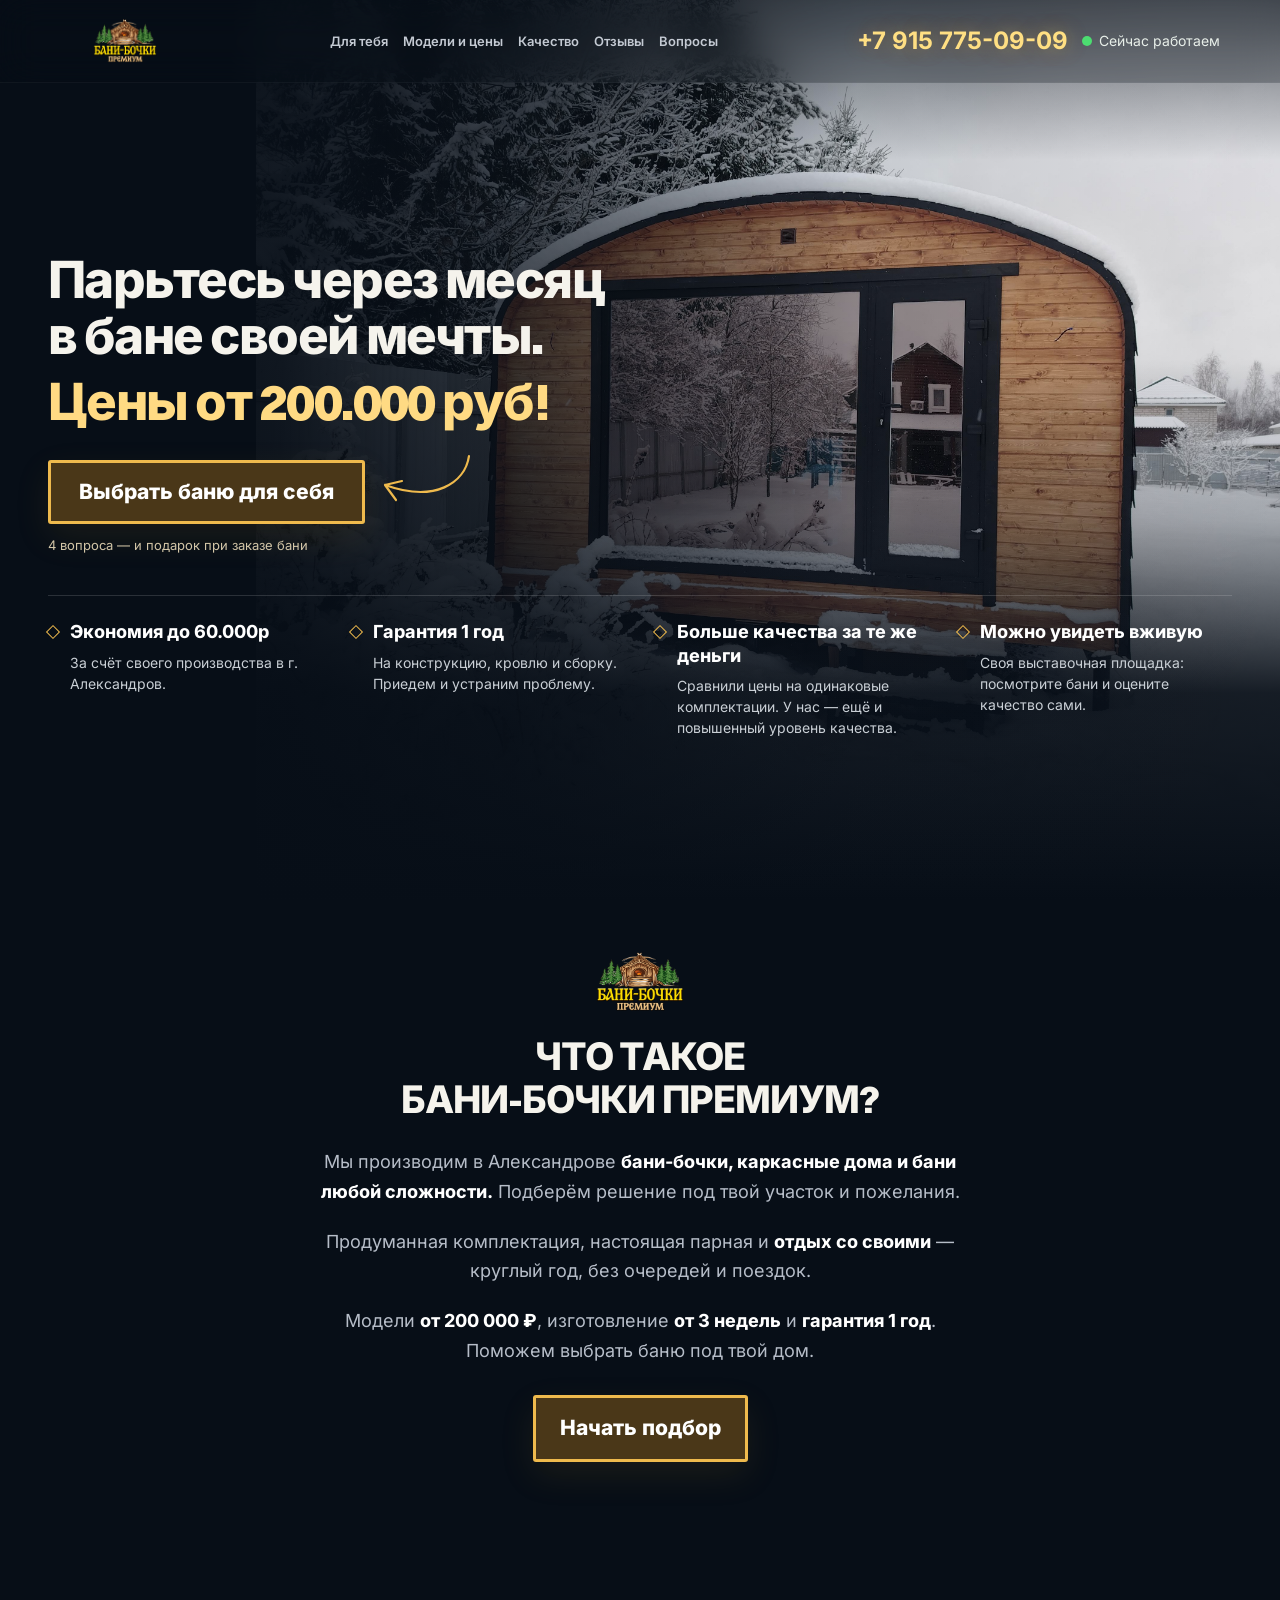
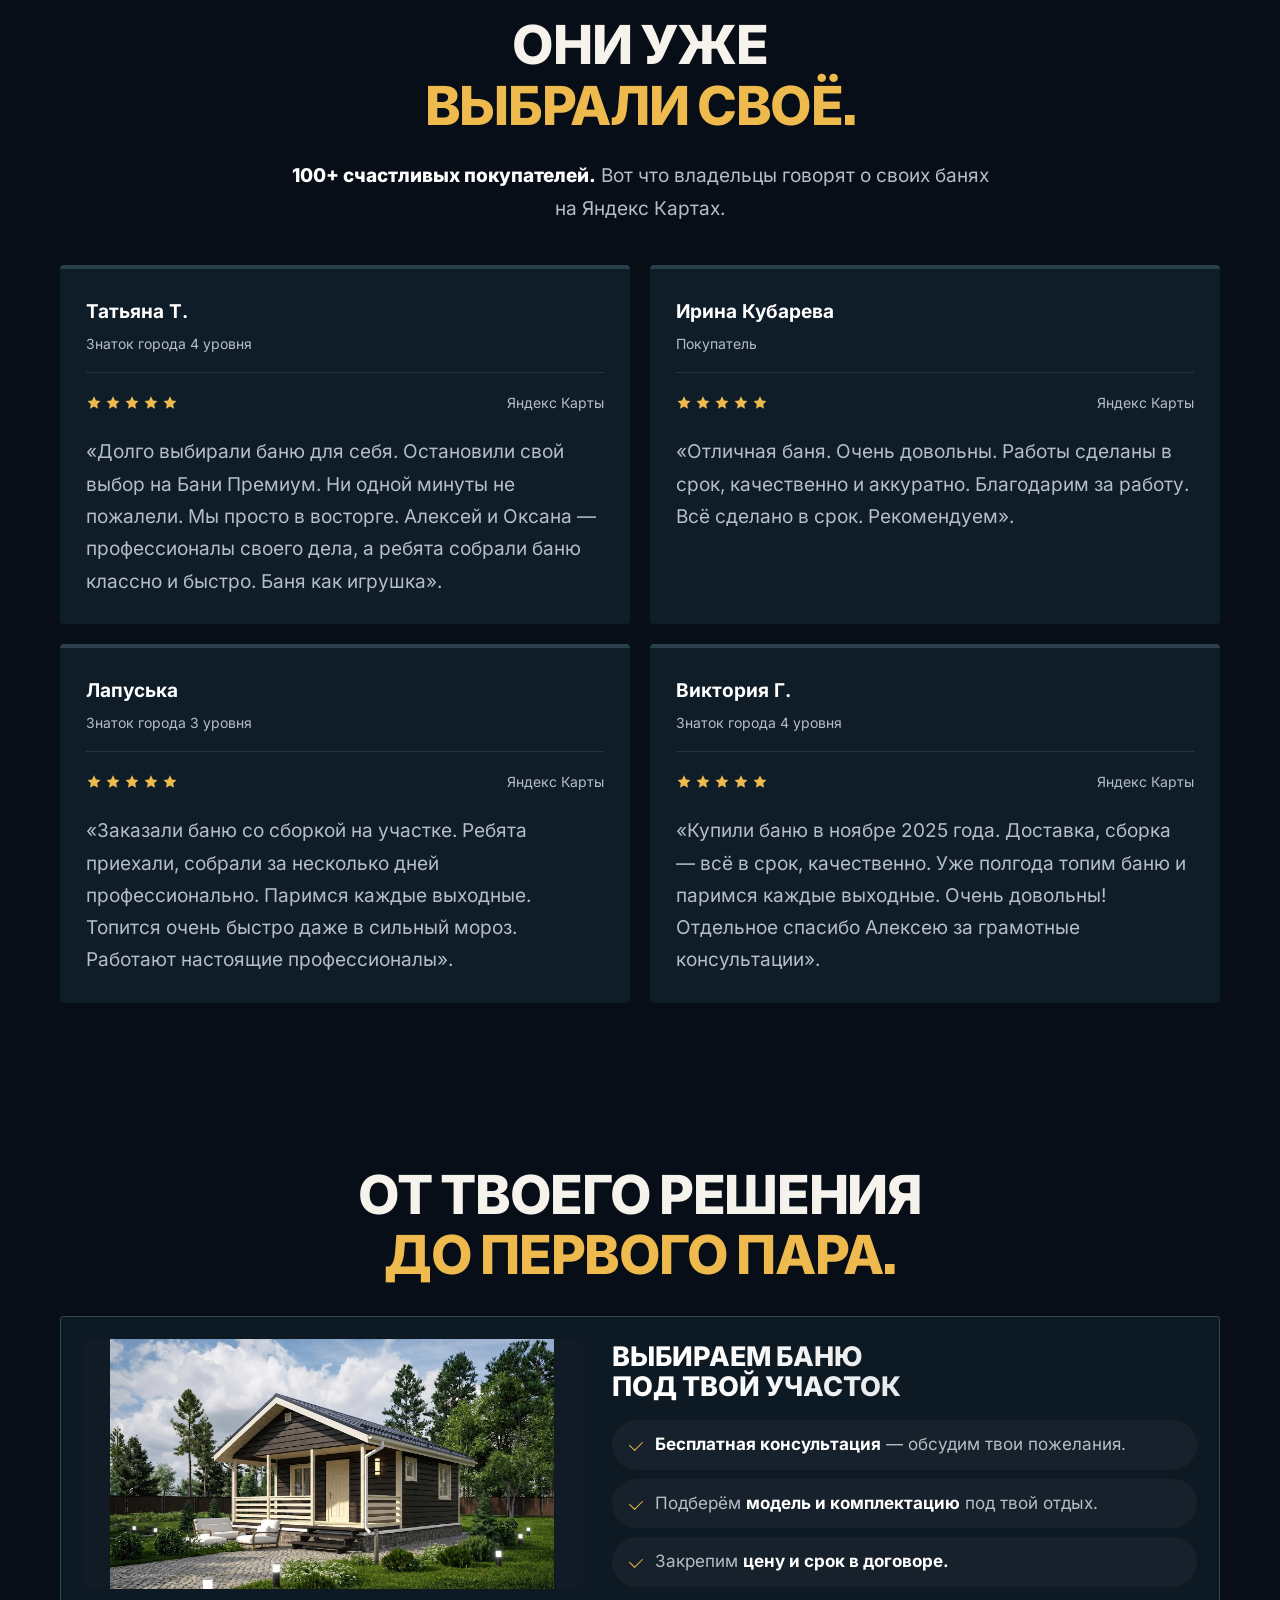
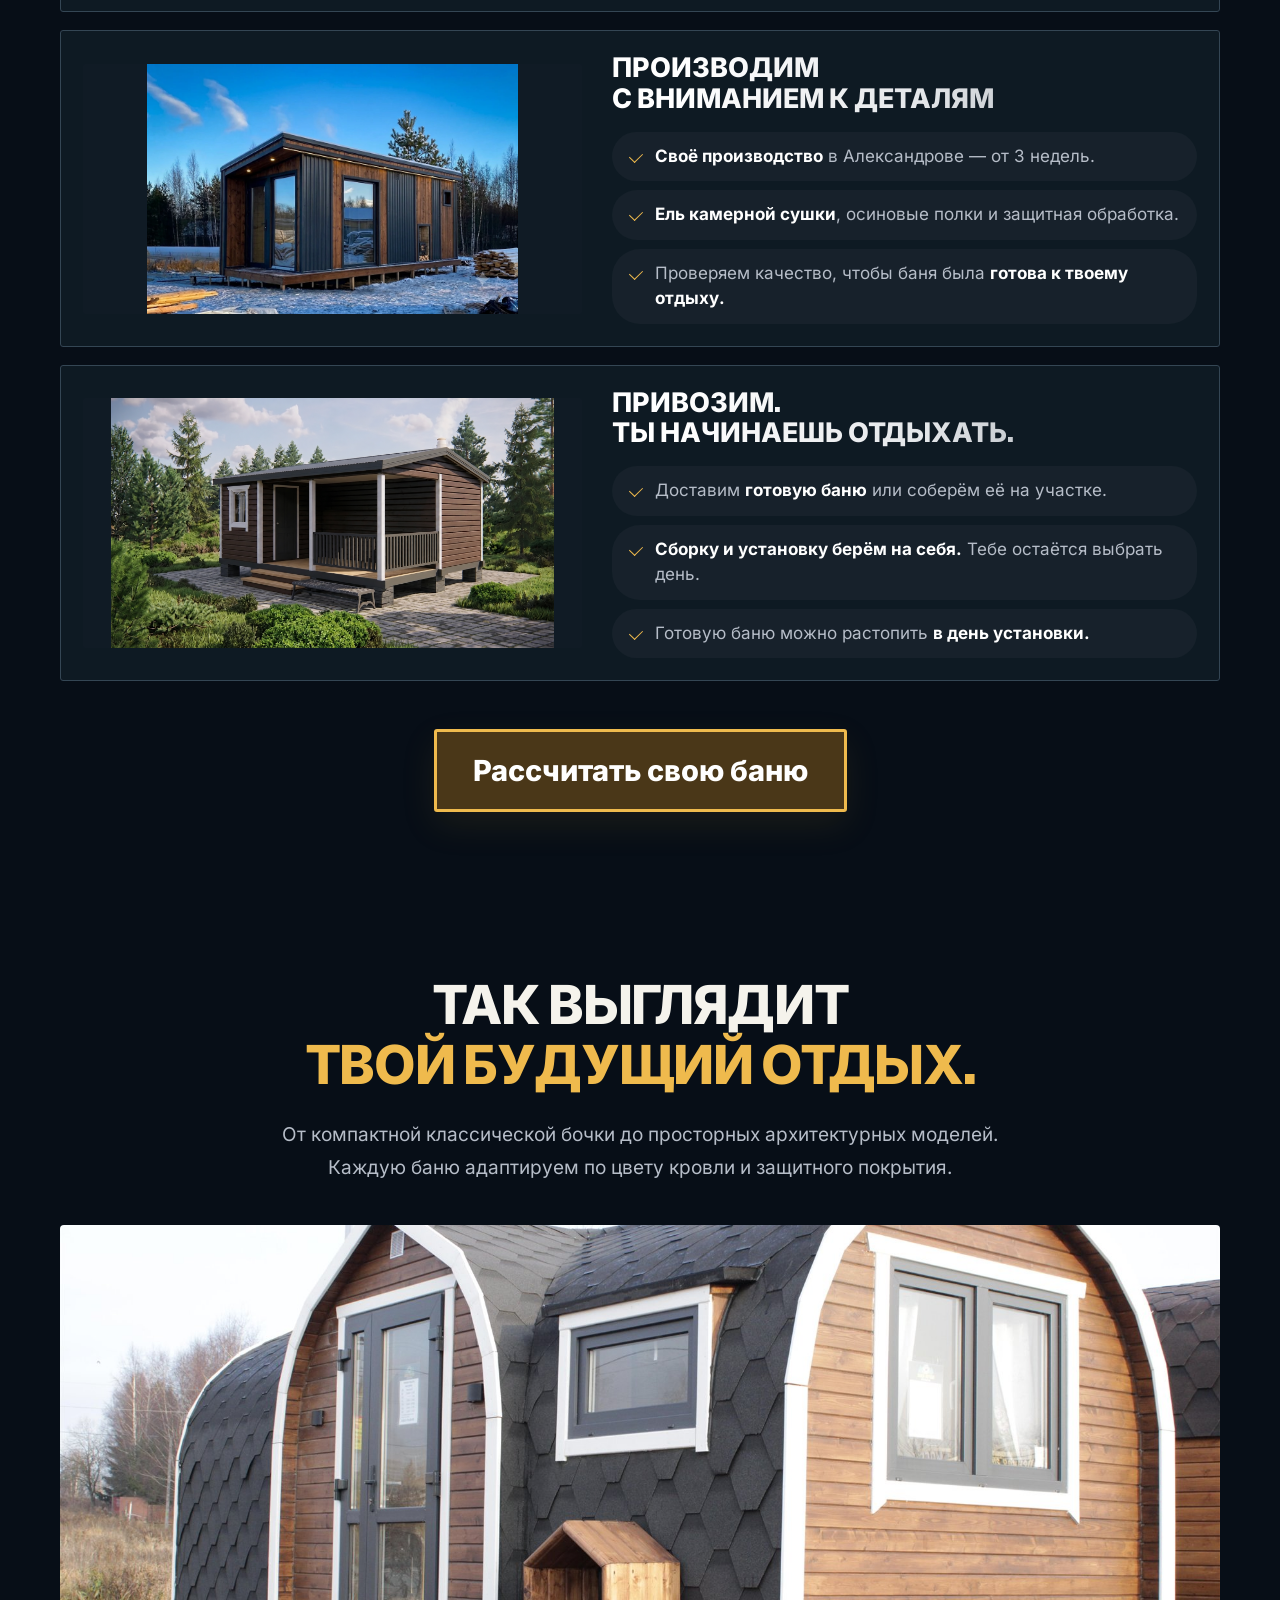
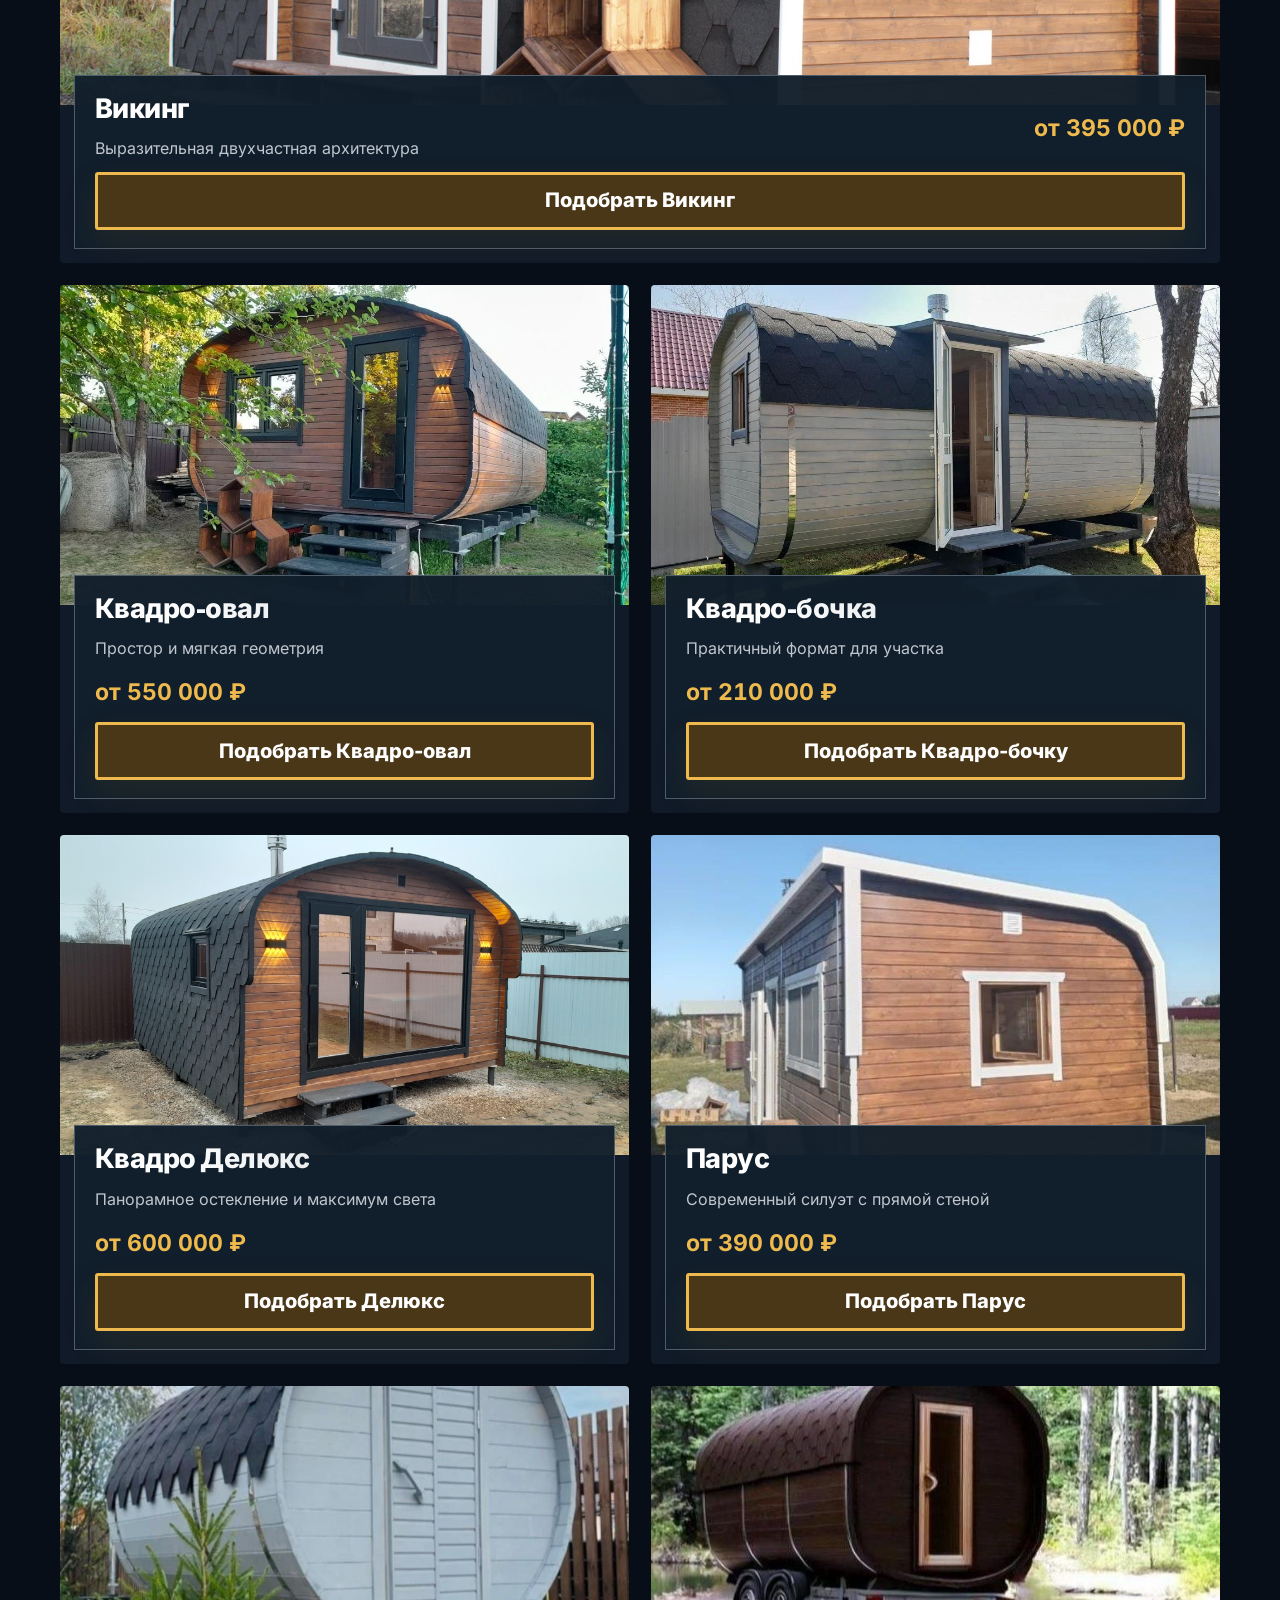
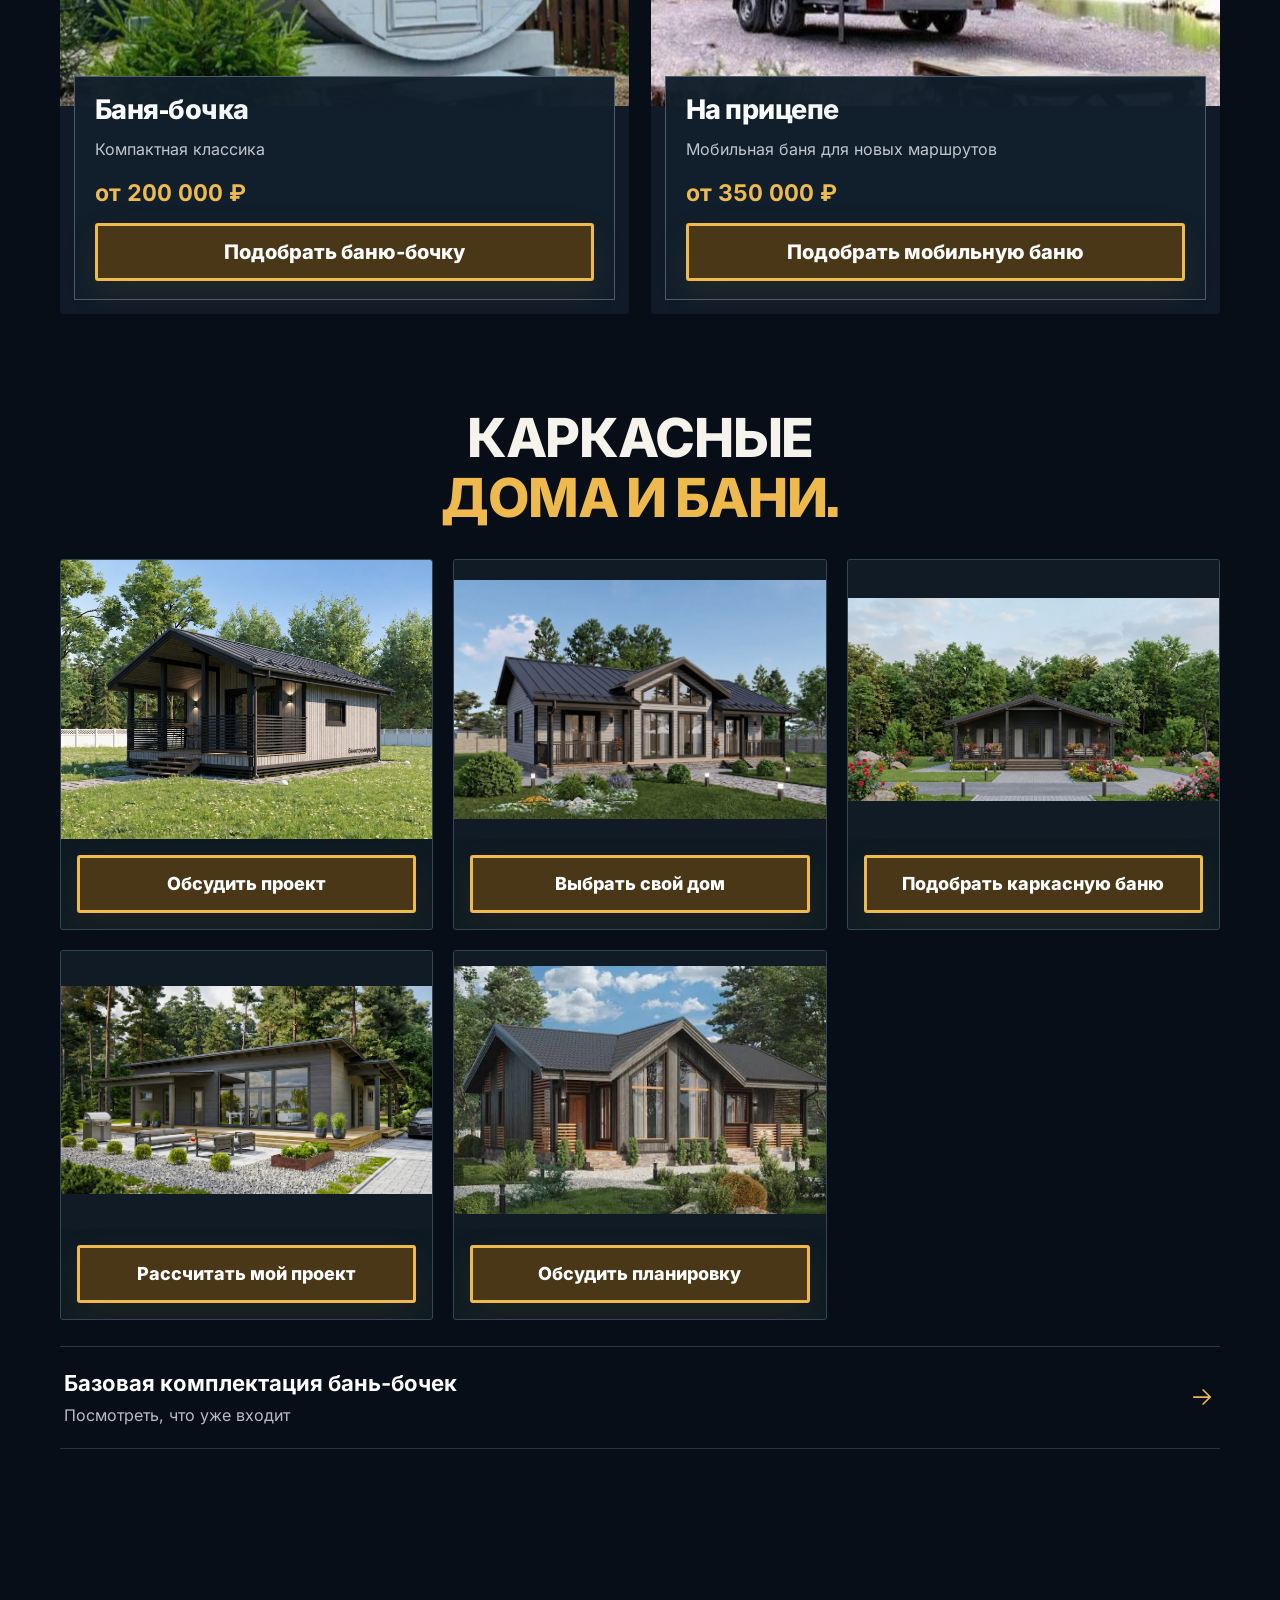
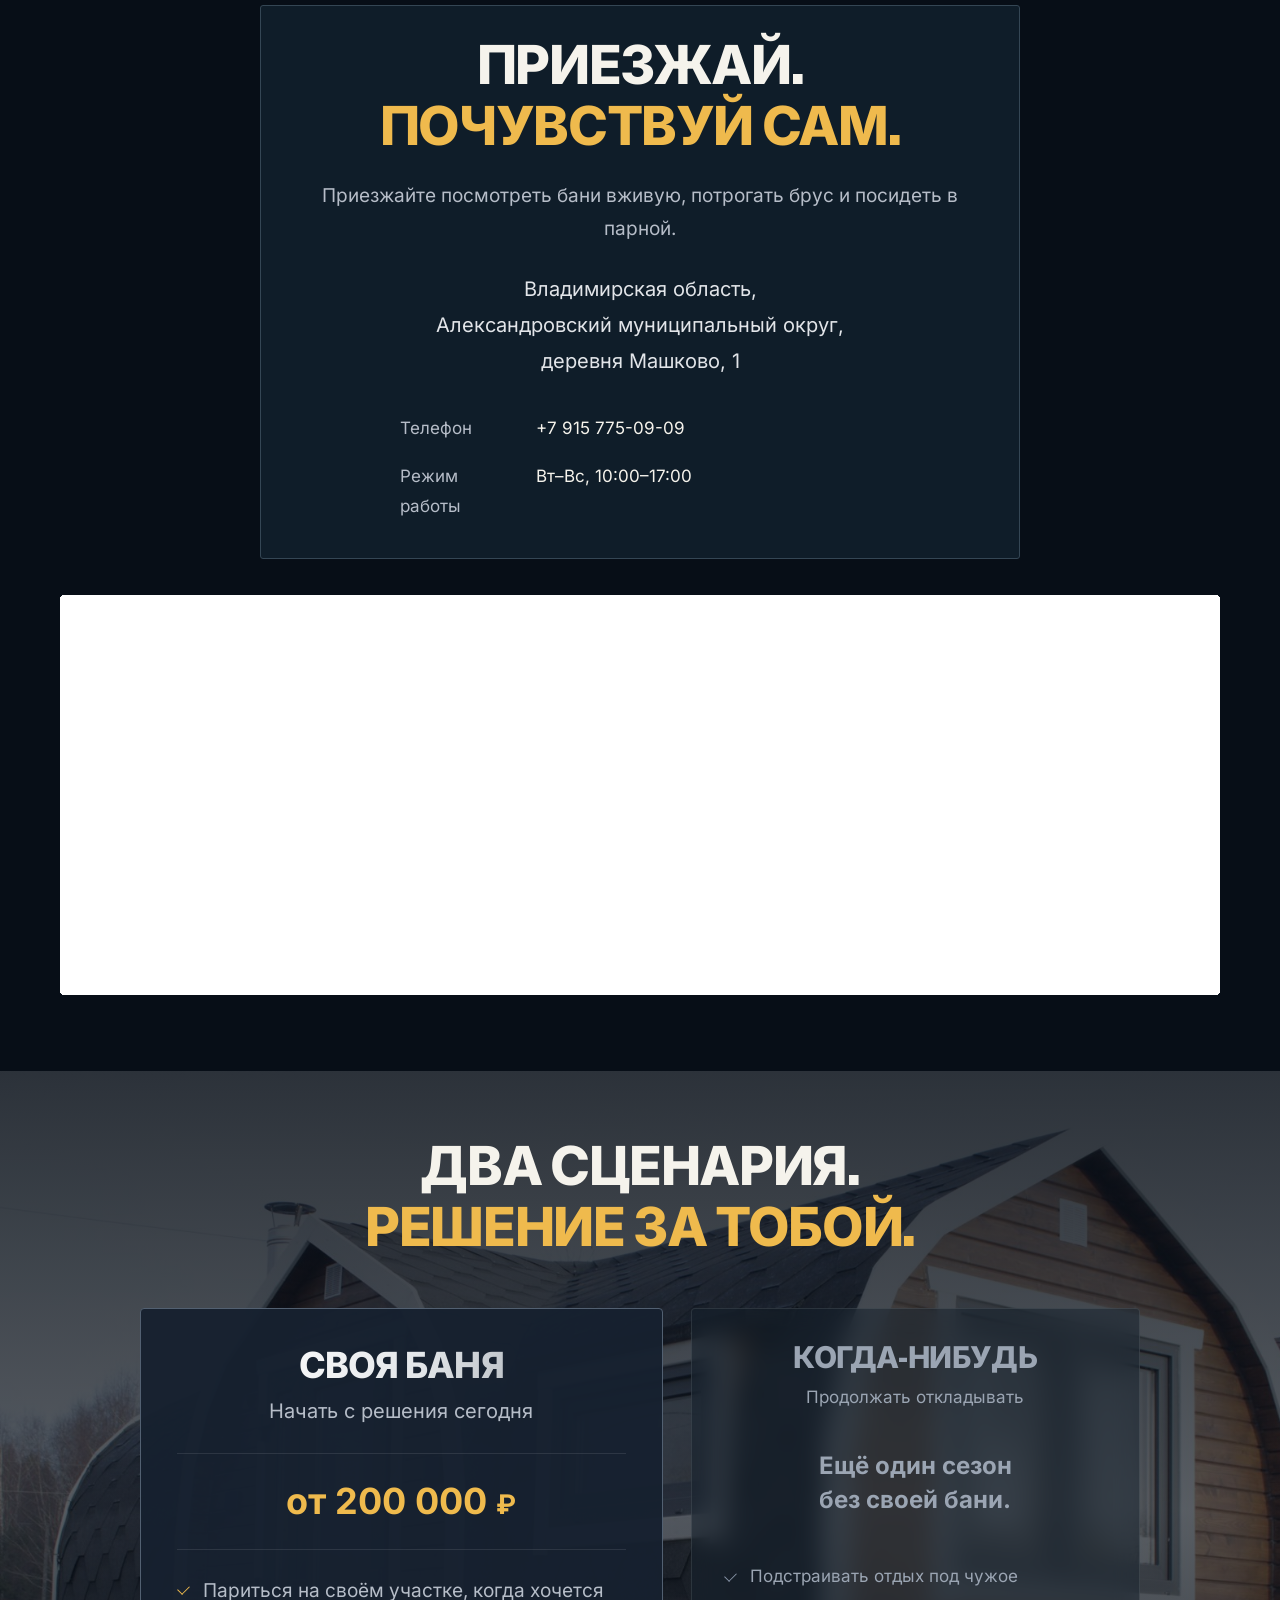
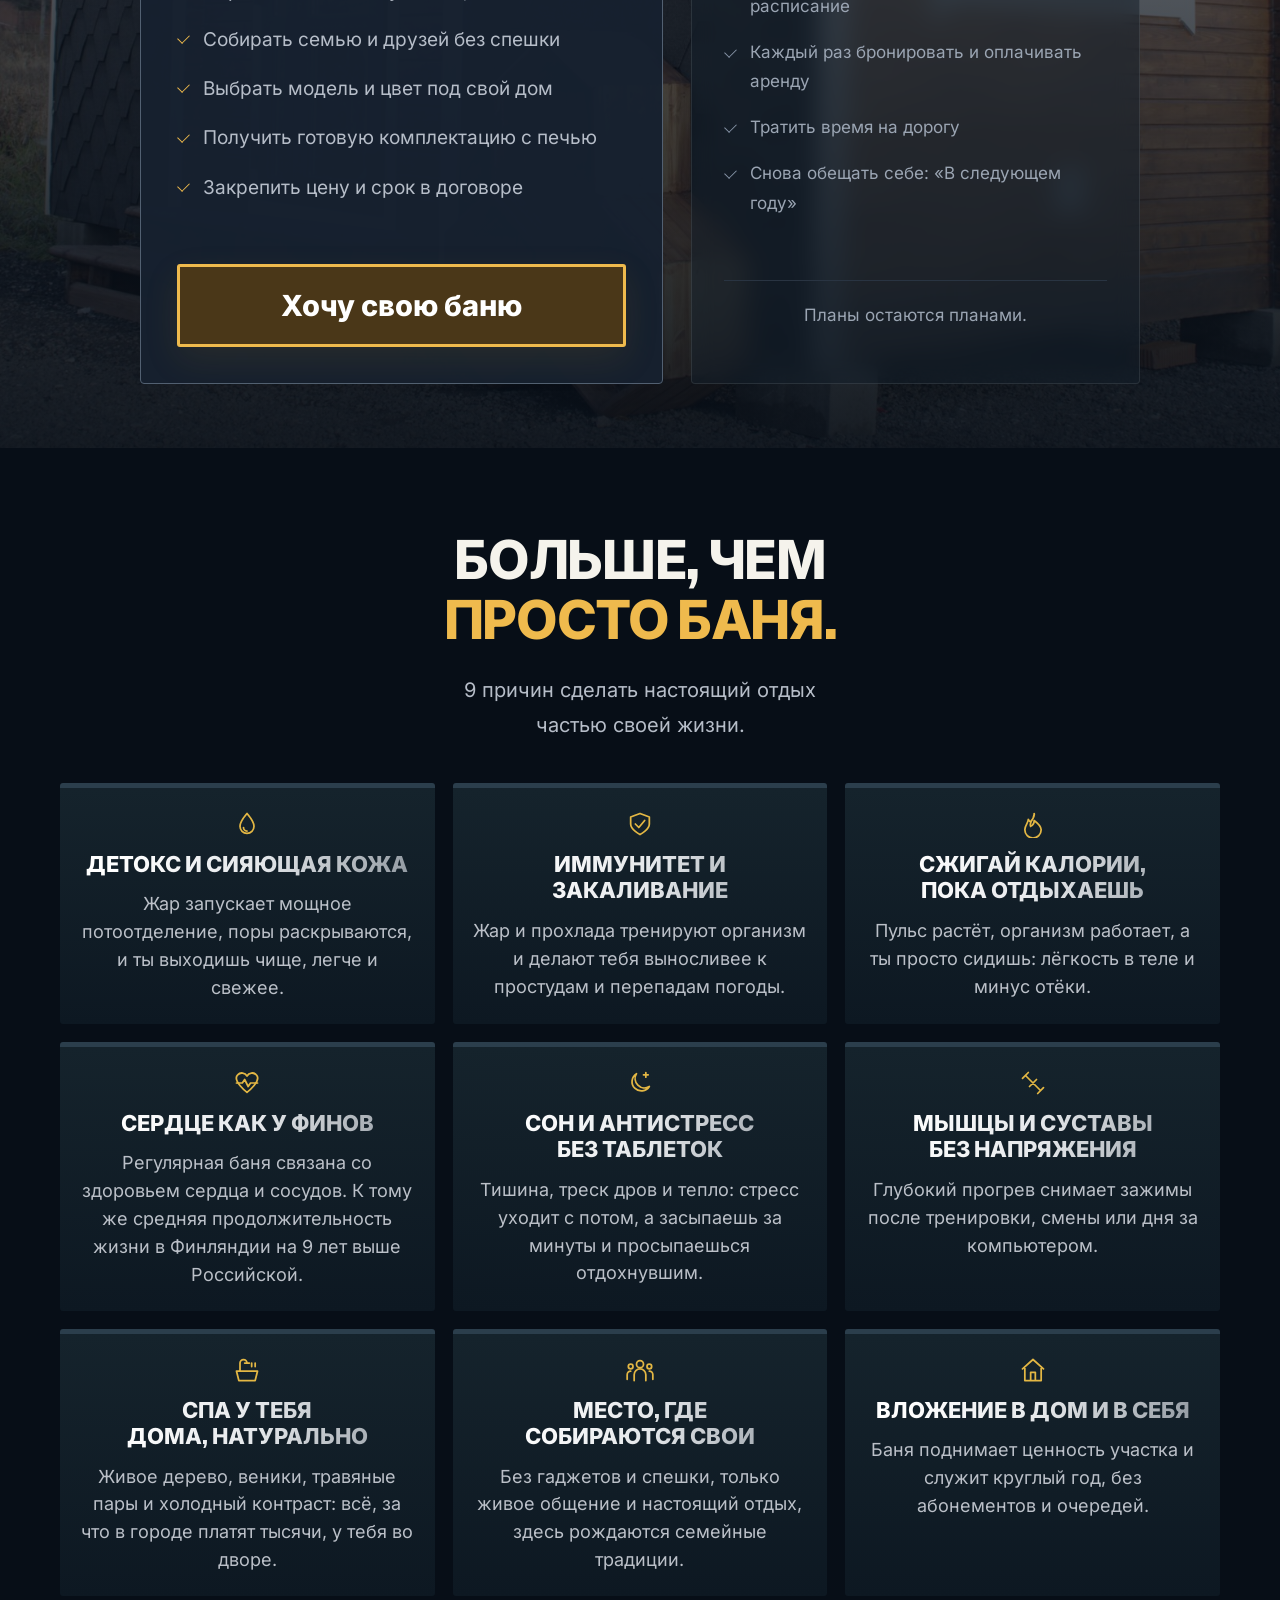
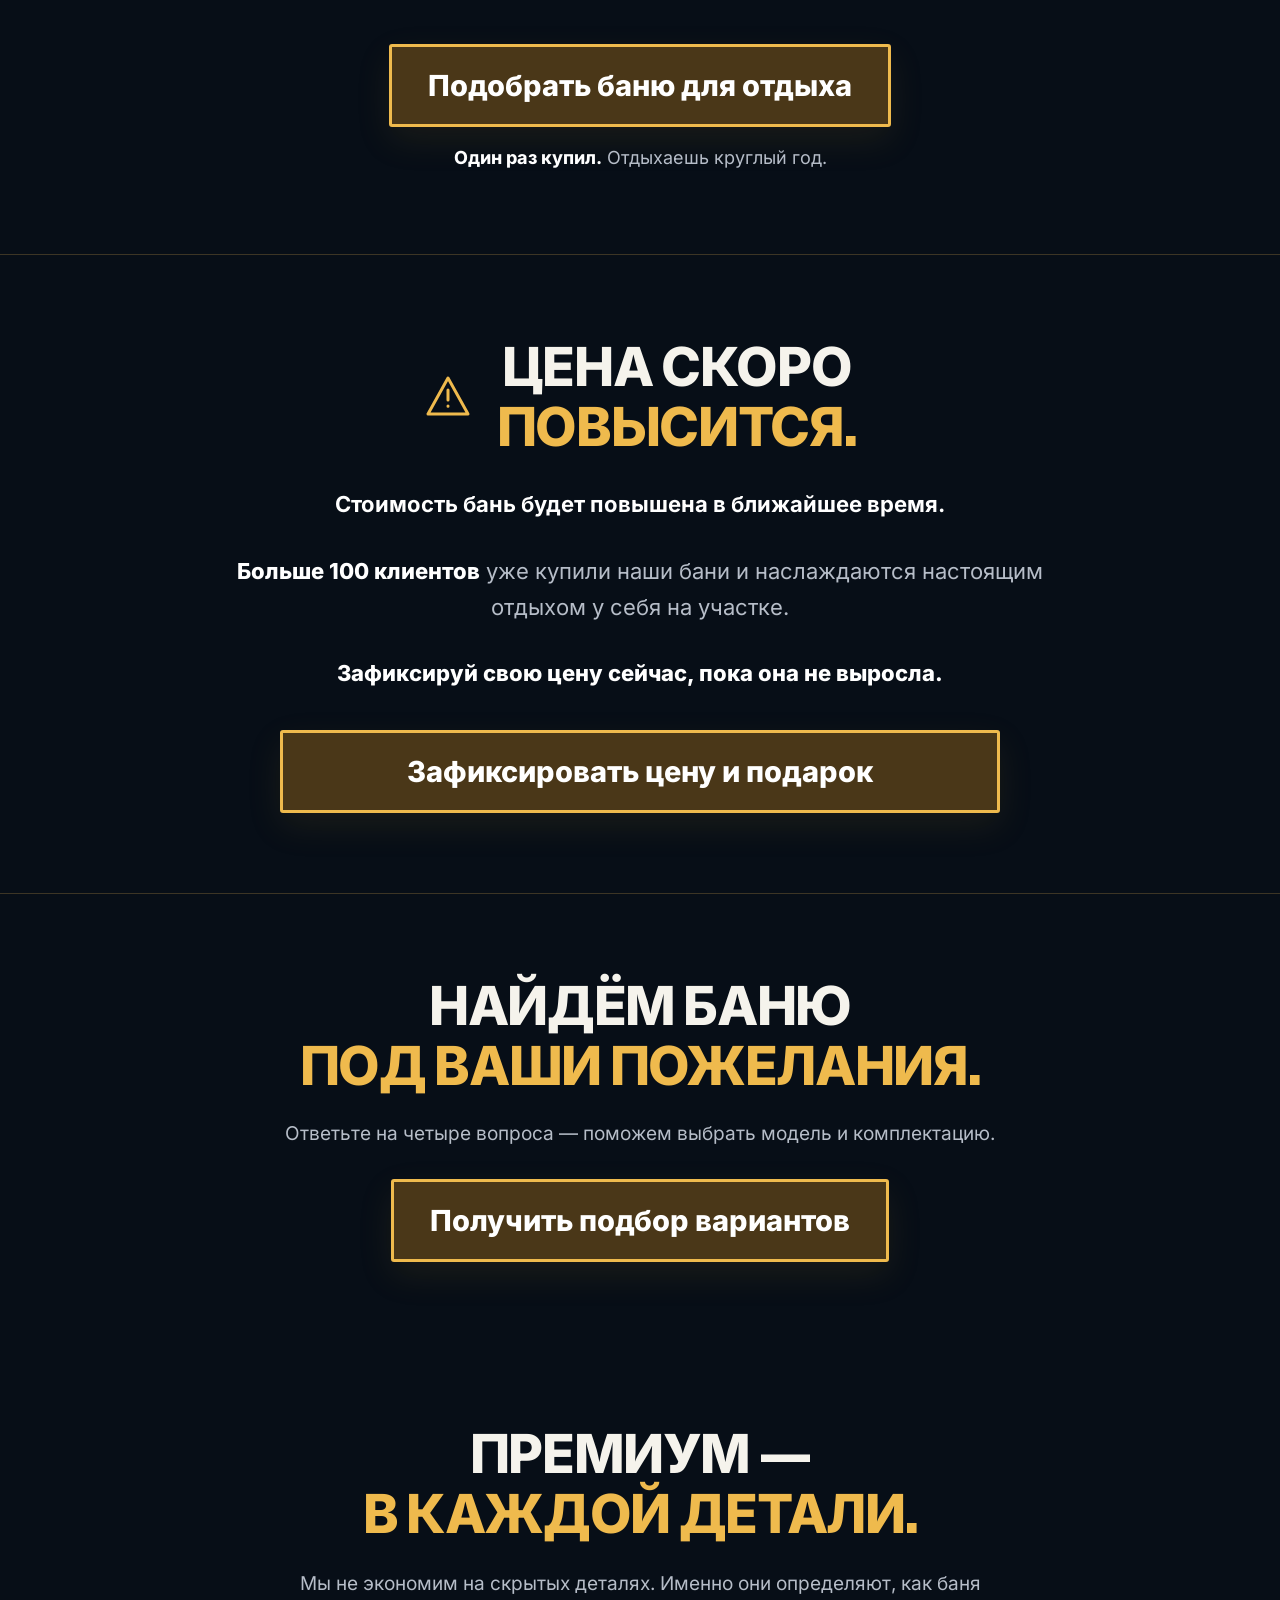
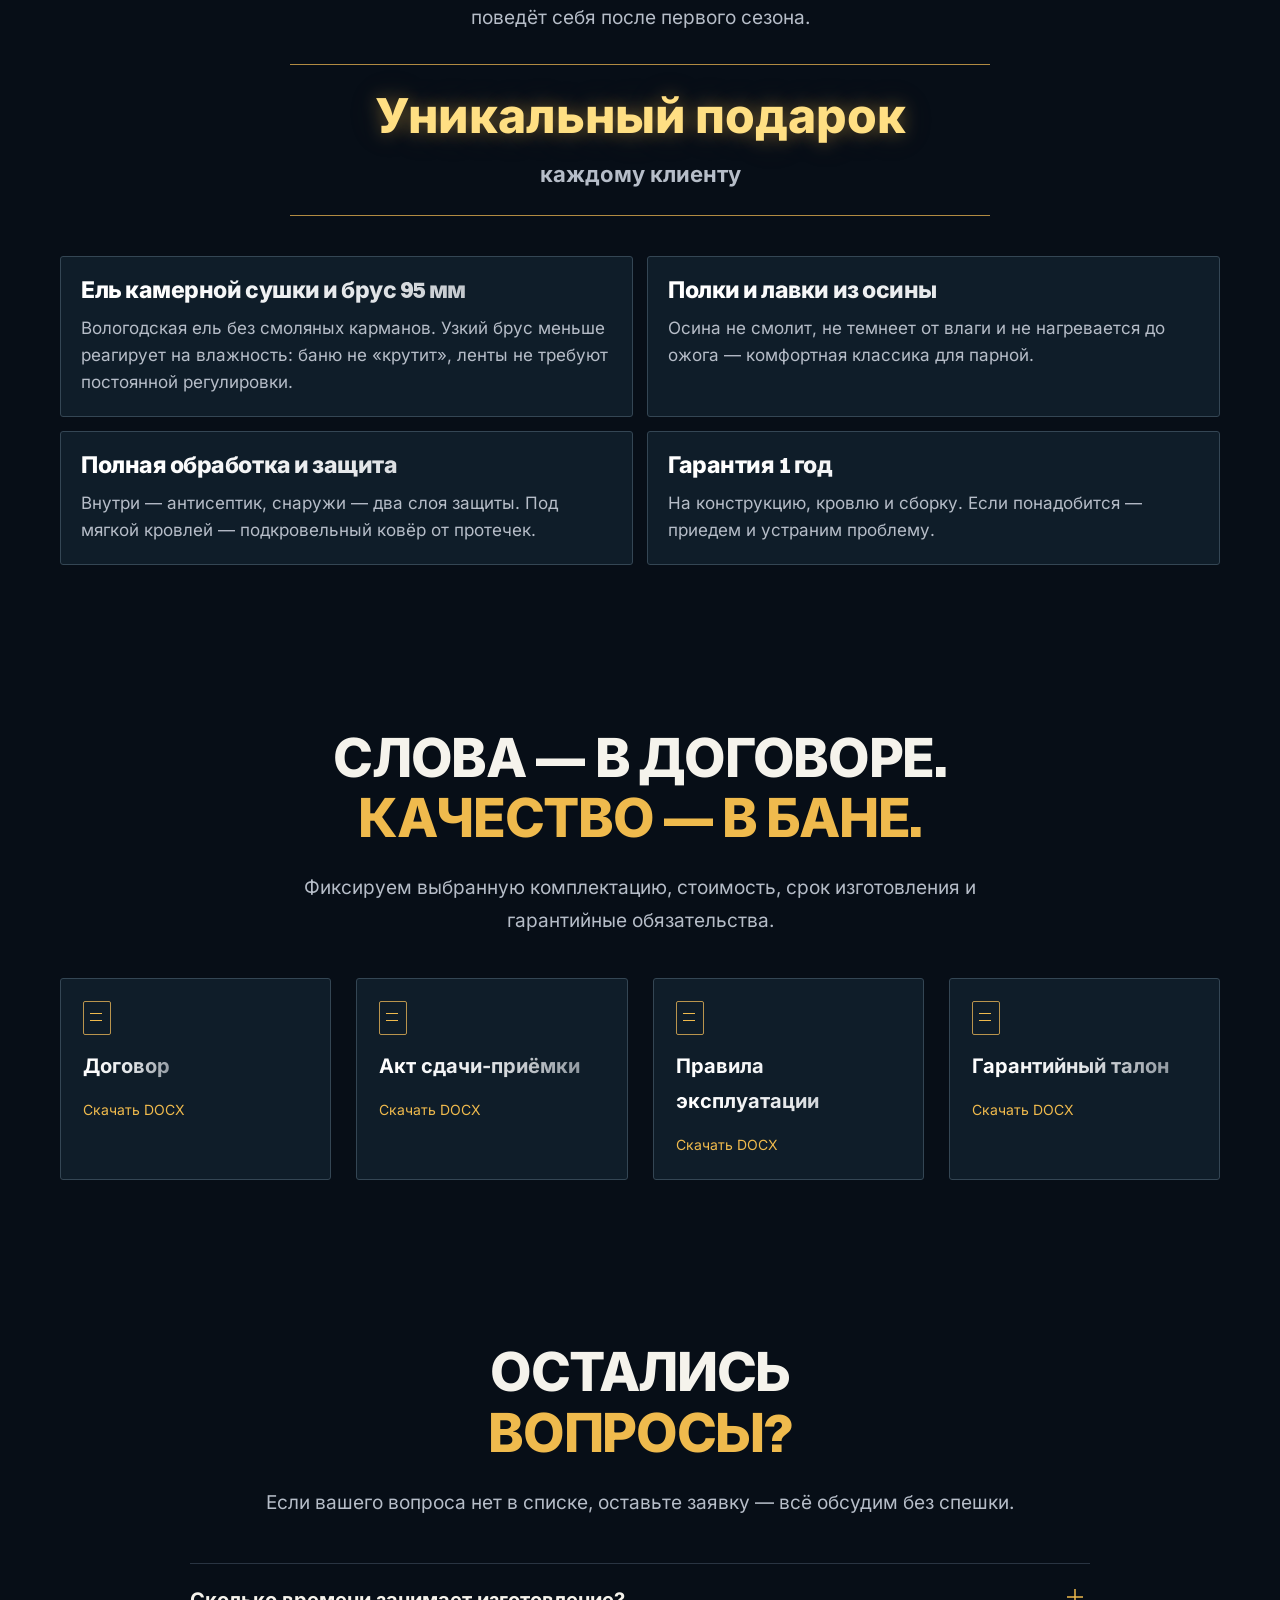
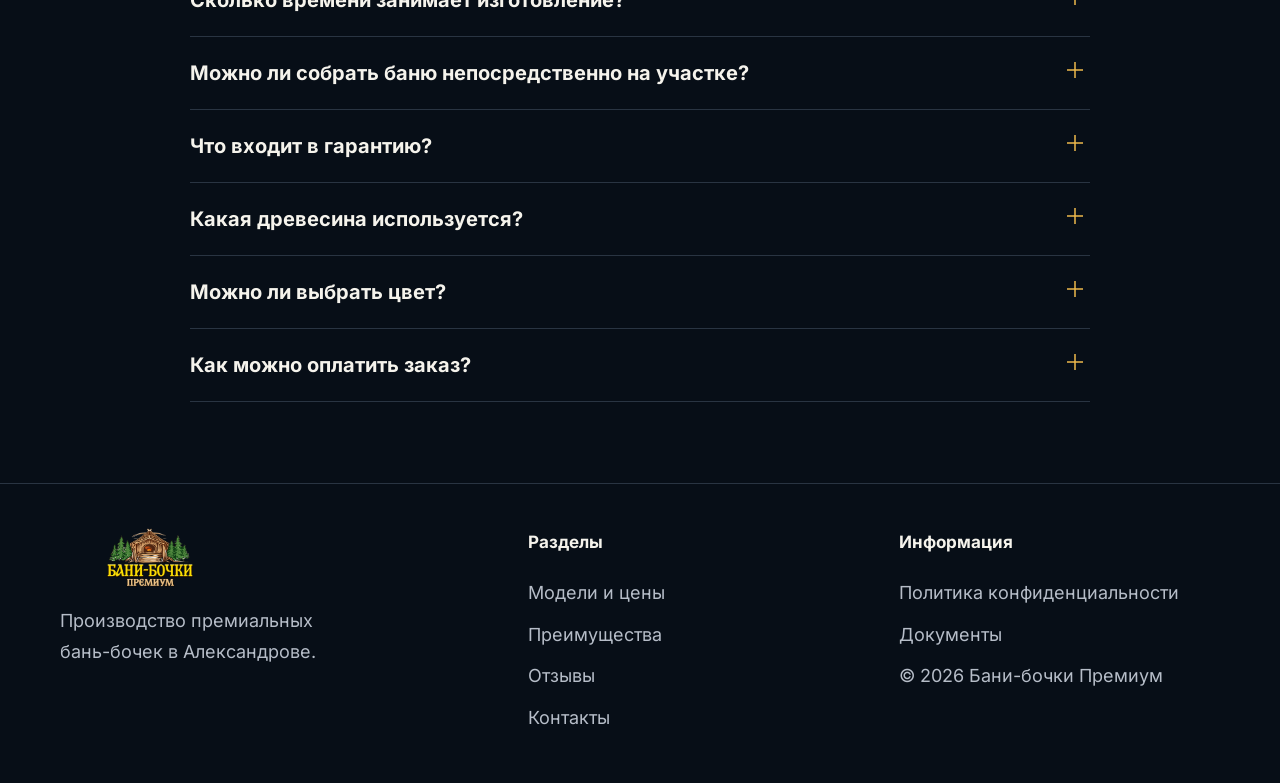
==== commit 2fe86d7c: "Point to the hero action and reassure quiz visitors about spam" ====
--- a/index.html
+++ b/index.html
@@ -14,7 +14,7 @@
   <link rel="icon" href="assets/logo-transparent.png" type="image/png">
   <link rel="preload" href="assets/fonts/inter-cyrillic.woff2" as="font" type="font/woff2" crossorigin>
   <link rel="stylesheet" href="assets/fonts/fonts.css?v=20261007d">
-  <link rel="stylesheet" href="styles-trw.css?v=20261027b">
+  <link rel="stylesheet" href="styles-trw.css?v=20261027c">
 </head>
 <body>
 <a class="skip-link" href="#main">К содержанию</a>
@@ -35,7 +35,7 @@
       <li><strong>Больше качества за те же деньги</strong><span>Сравнили цены на одинаковые комплектации. У нас — ещё и повышенный уровень качества.</span></li>
       <li><strong>Можно увидеть вживую</strong><span>Своя выставочная площадка: посмотрите бани и оцените качество сами.</span></li>
     </ul>
-    <div class="selection-action"><a class="button" href="quiz.html">Выбрать баню для себя</a><p>4 вопроса — и подарок при заказе бани</p></div>
+    <div class="selection-action"><div class="selection-button-wrap"><a class="button" href="quiz.html">Выбрать баню для себя</a><svg class="selection-arrow" viewBox="0 0 100 64" width="100" height="64" fill="none" stroke="currentColor" stroke-width="2.2" stroke-linecap="round" stroke-linejoin="round" aria-hidden="true"><path d="M92 6C88 33 58 53 8 35m0 0 17-4M8 35l11 15"/></svg></div><p>4 вопроса — и подарок при заказе бани</p></div>
   </div>
 </section>
 <section class="section brand-intro" aria-labelledby="about-title"><div class="container">
--- a/styles-trw.css
+++ b/styles-trw.css
@@ -294,3 +294,10 @@
 @media(max-width:360px){.hero-selection h1{font-size:23px}.hero-selection .selection-benefits{gap:7px;margin:14px 0}.hero-selection .selection-action .button{font-size:15px;white-space:nowrap}}
 .hero.hero-selection::before{display:none}
 @media(min-width:761px){.hero-selection::after{background:linear-gradient(90deg,#070e17 0%,#070e17f0 22%,#070e17ba 40%,#070e171a 67%,transparent),linear-gradient(0deg,#070e17 0%,#070e17ed 23%,#070e1750 42%,transparent 60%),linear-gradient(180deg,#070e17a6,transparent 160px)}}
+@media(max-width:500px) and (max-height:700px){.quiz-page-header{min-height:72px;padding-block:12px}.quiz-page-main{padding-top:16px}.quiz-page .quiz-dialog h2{font-size:23px;margin-bottom:18px}.quiz-page .quiz-progress-caption{margin-bottom:18px}.quiz-page .quiz-options{gap:8px}.quiz-page .quiz-options label{min-height:50px;padding:11px 12px}.quiz-page .quiz-navigation{margin-top:18px}}
+
+.selection-button-wrap{position:relative;display:inline-block;max-width:100%}
+.selection-arrow{position:absolute;left:calc(100% + 12px);top:-10px;width:100px;height:64px;color:var(--gold);pointer-events:none}
+.quiz-page .phone-reassurance{font-size:13px;line-height:1.5;color:#c0cbd6;margin-top:-7px}
+@media(max-width:500px){.selection-button-wrap{display:block;padding-right:42px}.selection-arrow{left:auto;right:0;top:-4px;width:42px;height:48px}.hero-selection .selection-button-wrap .button{font-size:16px;padding-inline:10px}.quiz-page .phone-reassurance{font-size:12px}}
+@media(max-width:360px){.hero-selection .selection-button-wrap .button{font-size:14px}}
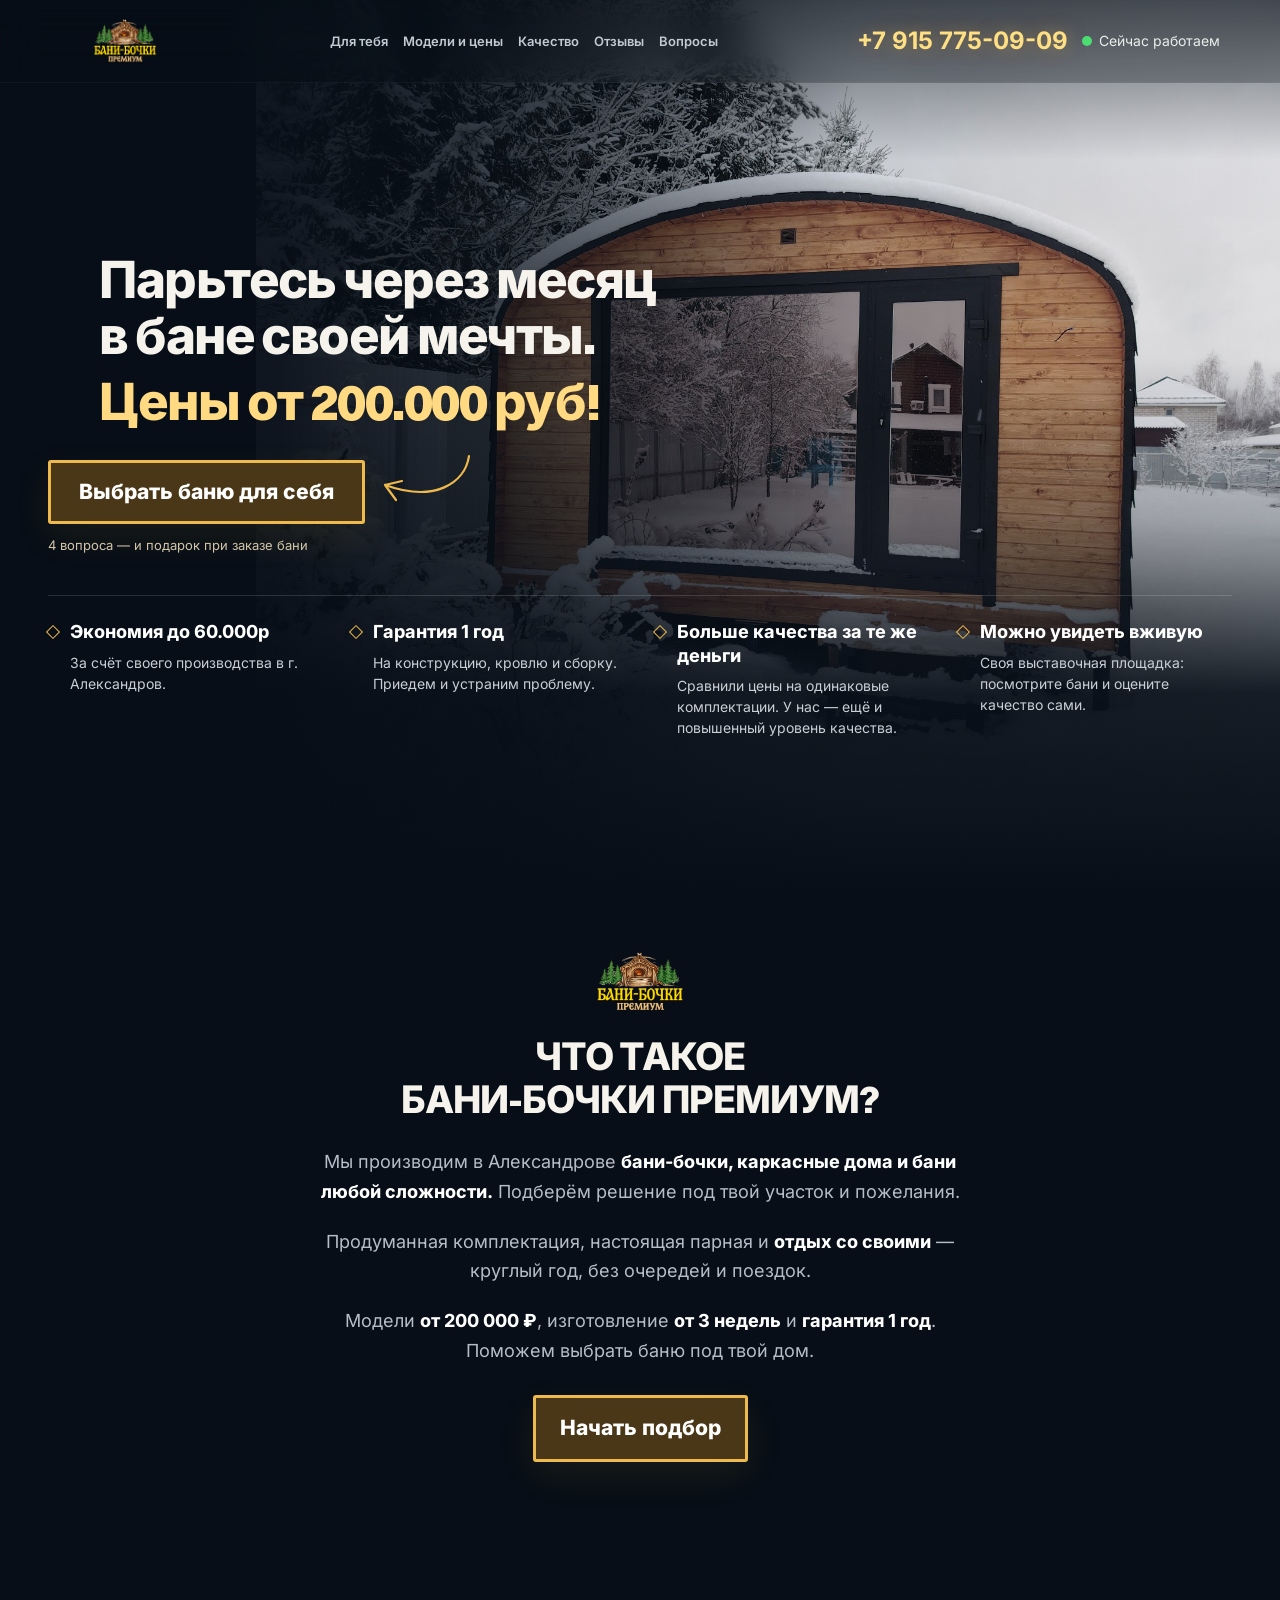
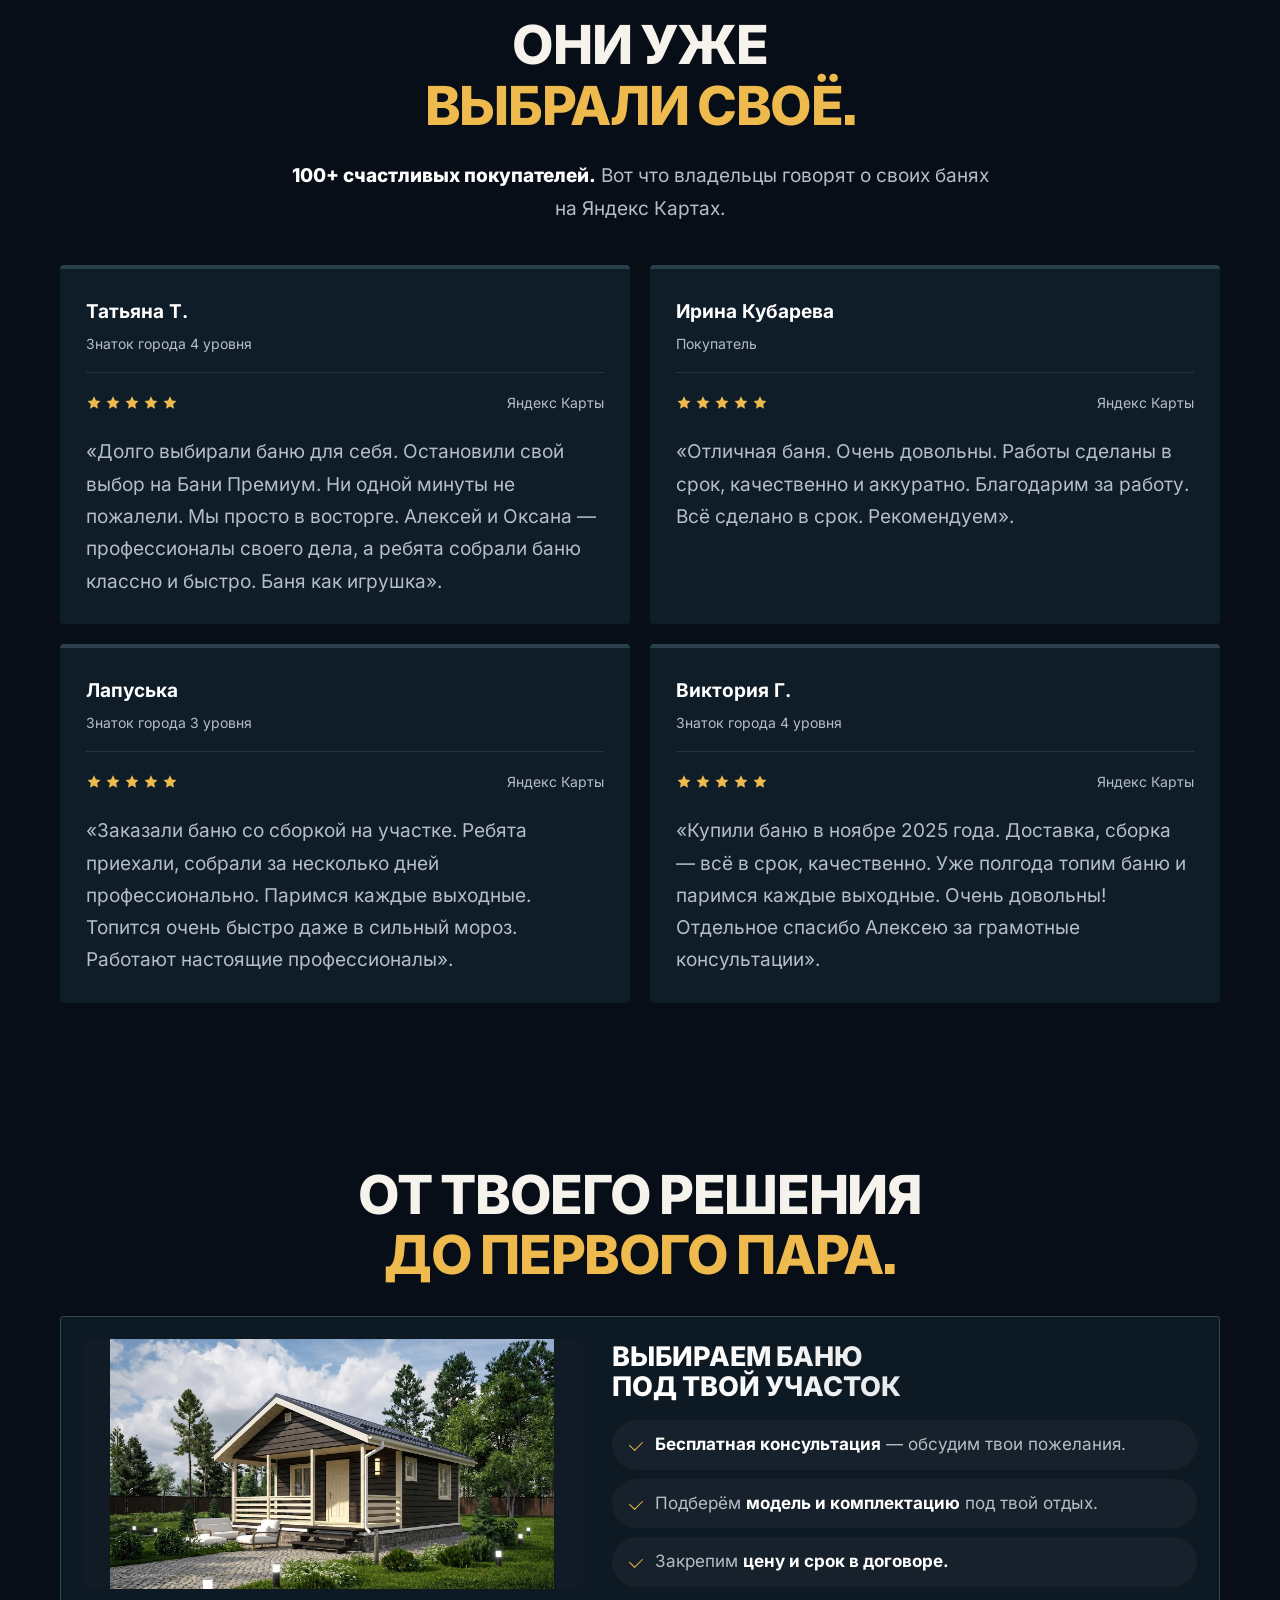
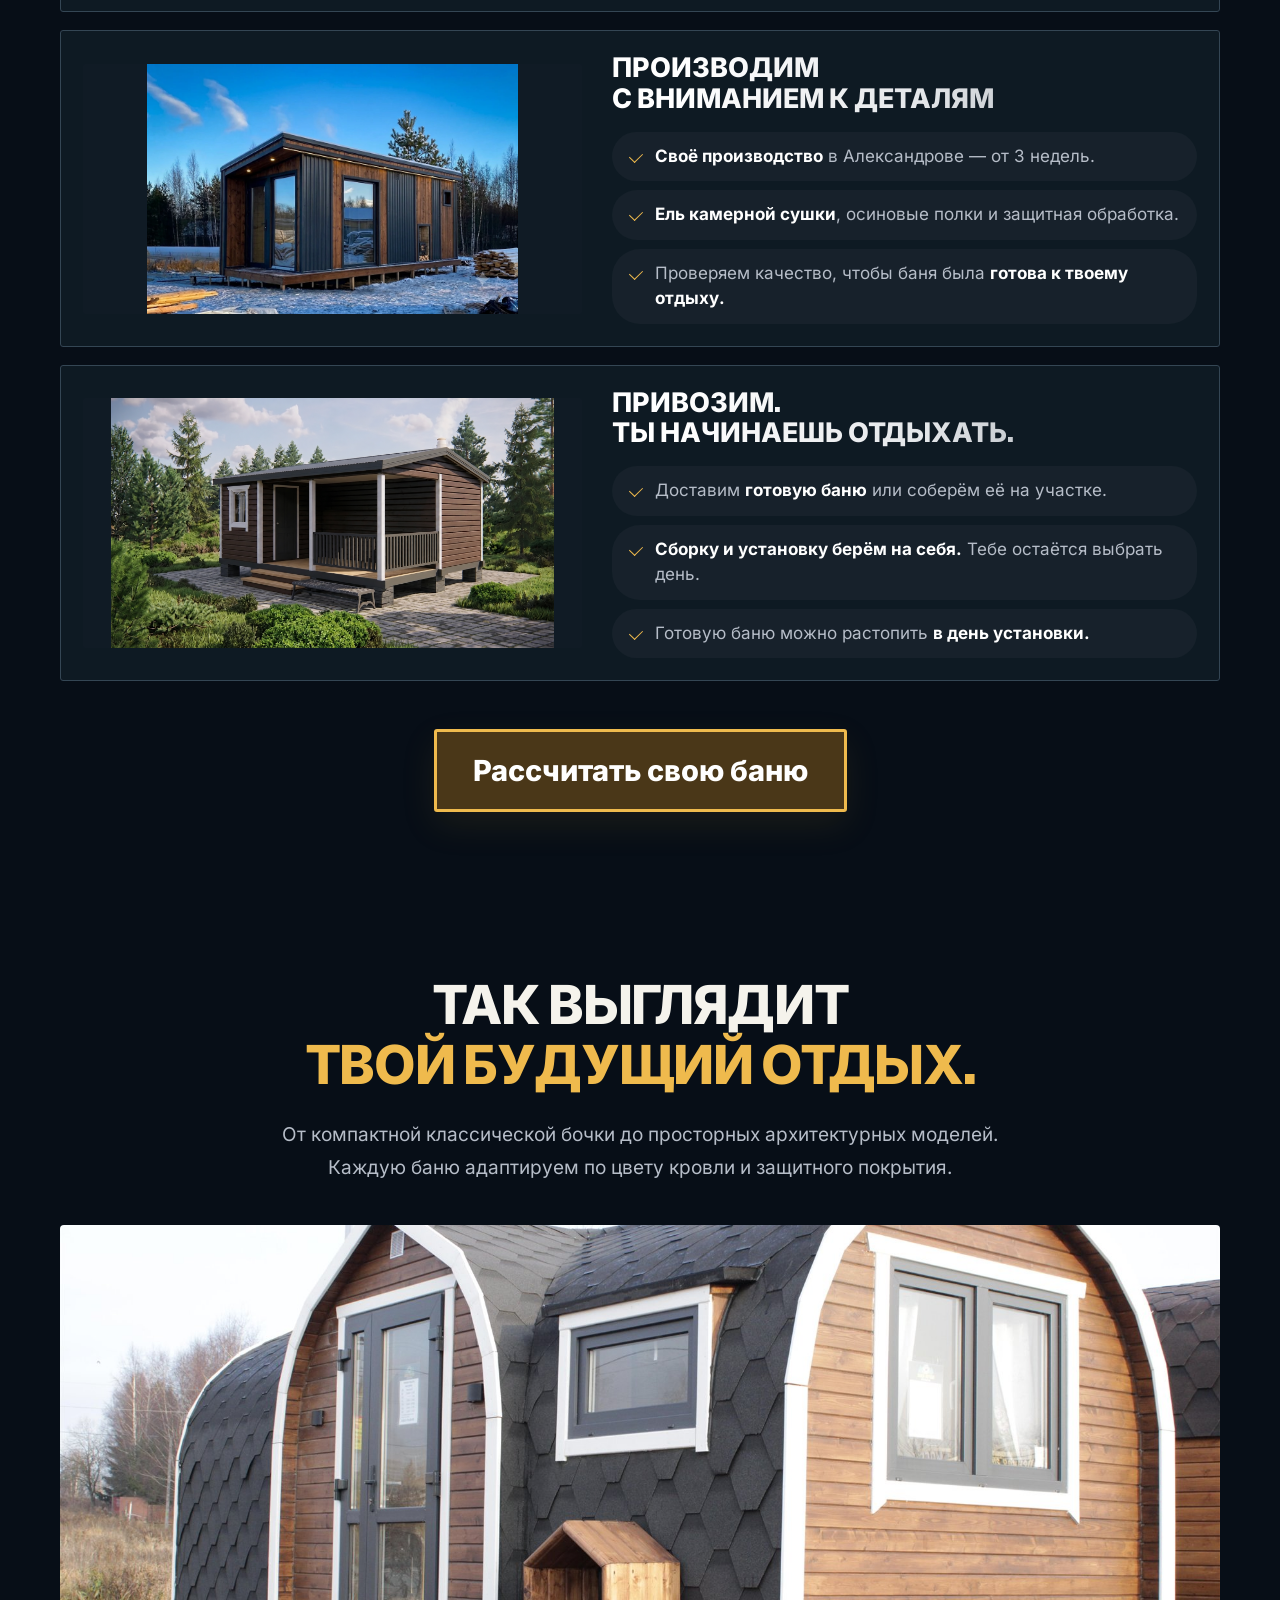
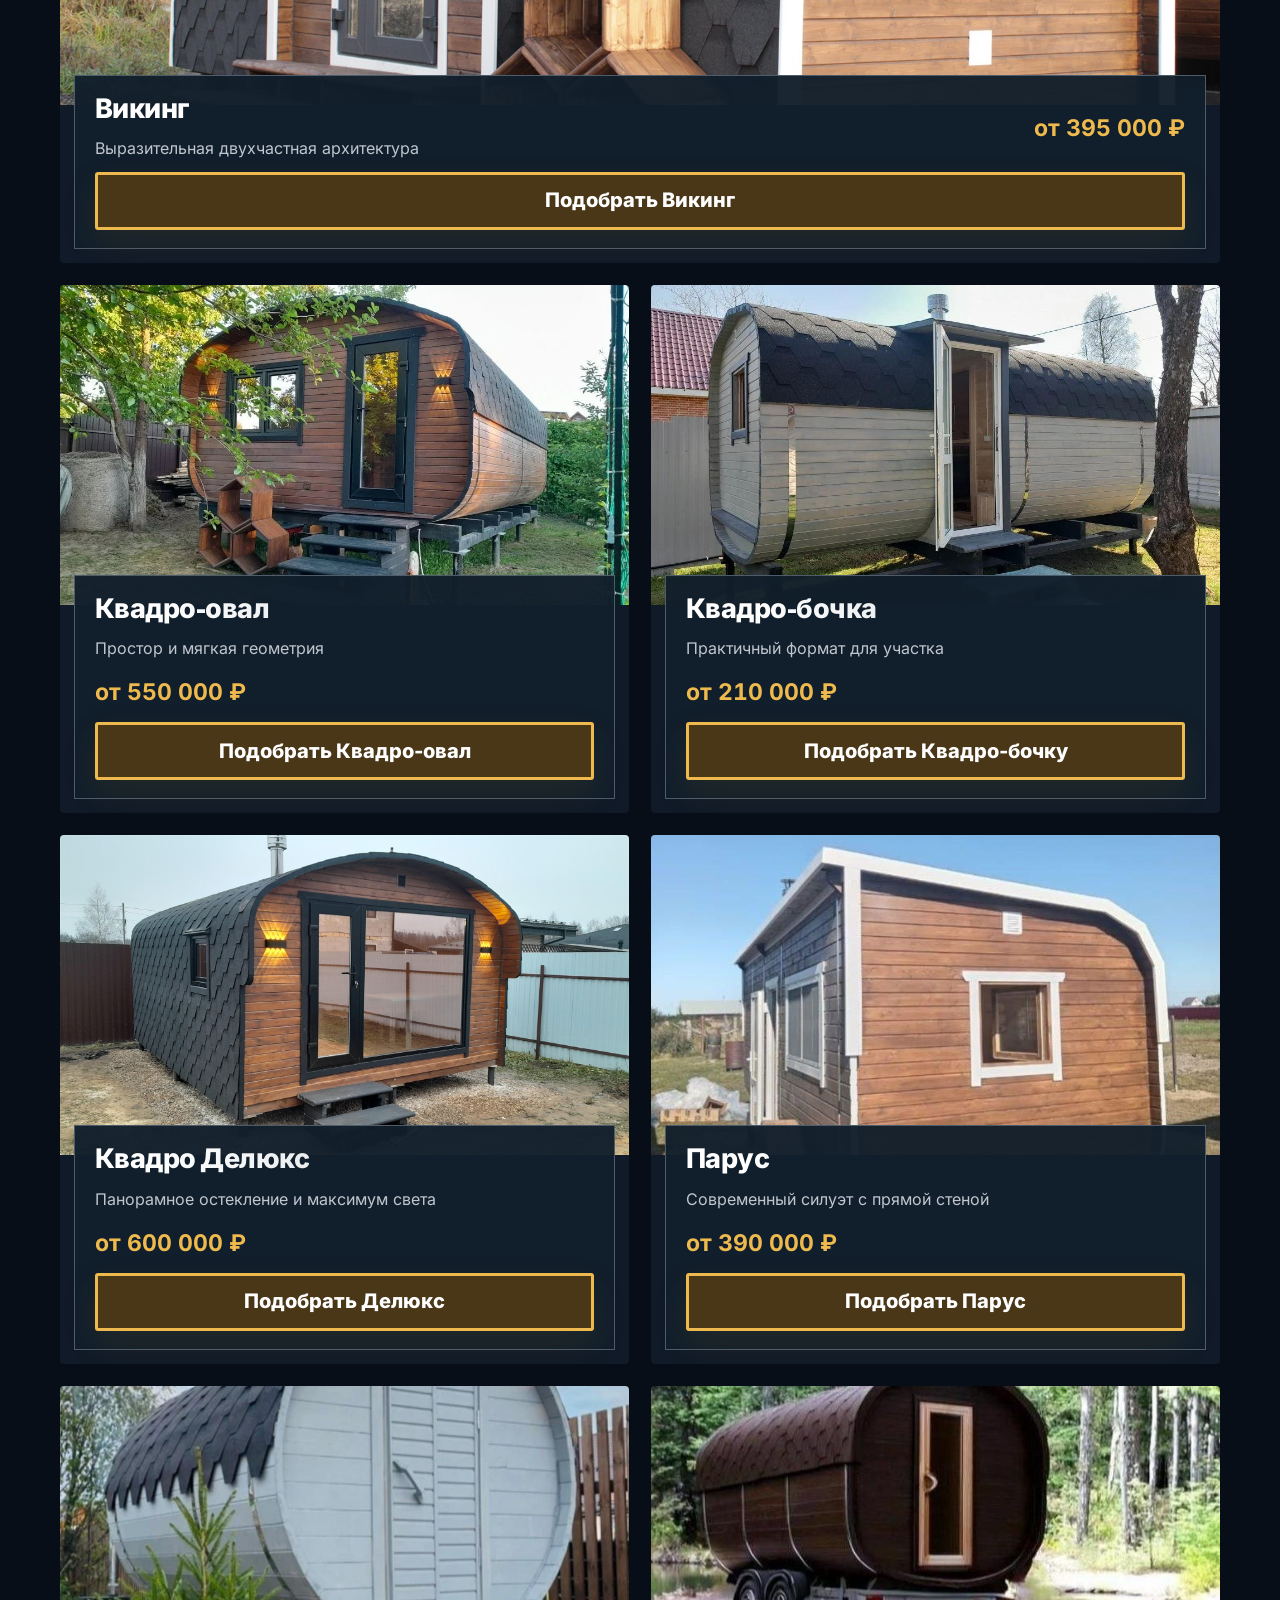
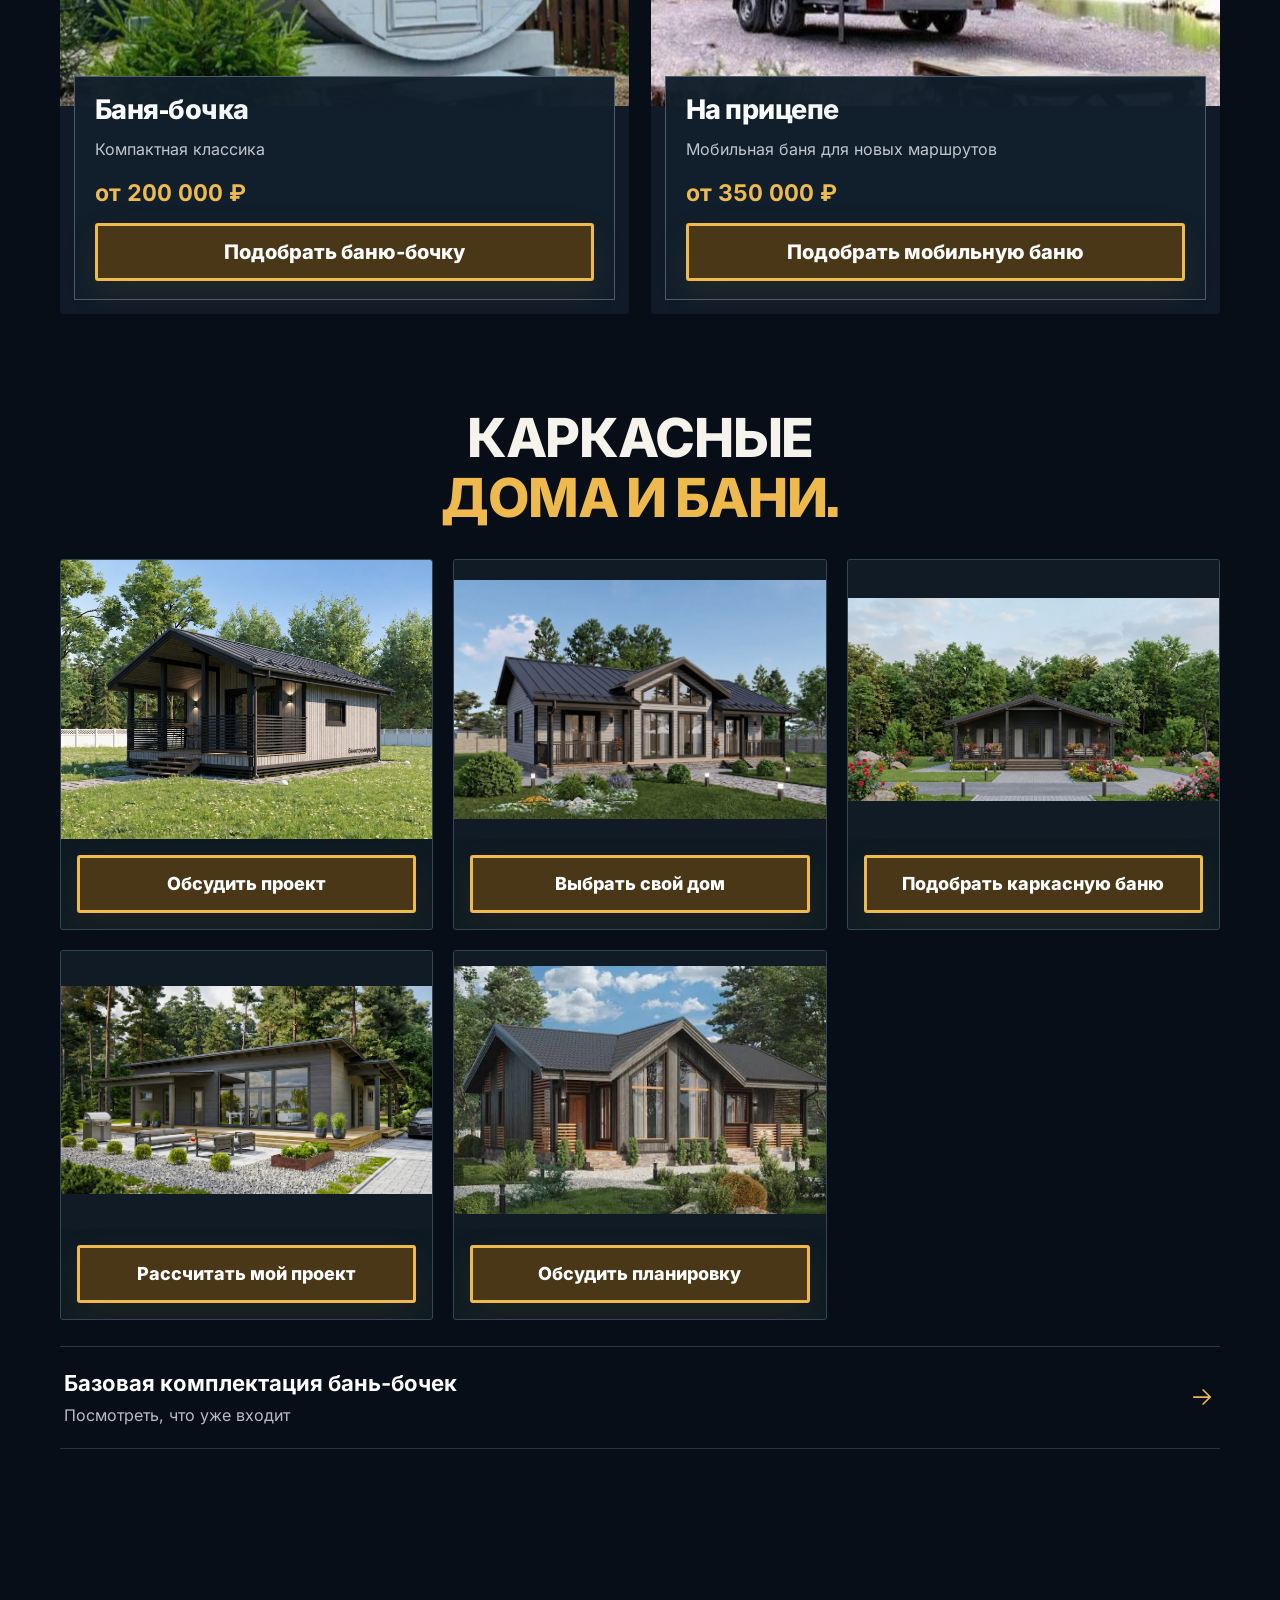
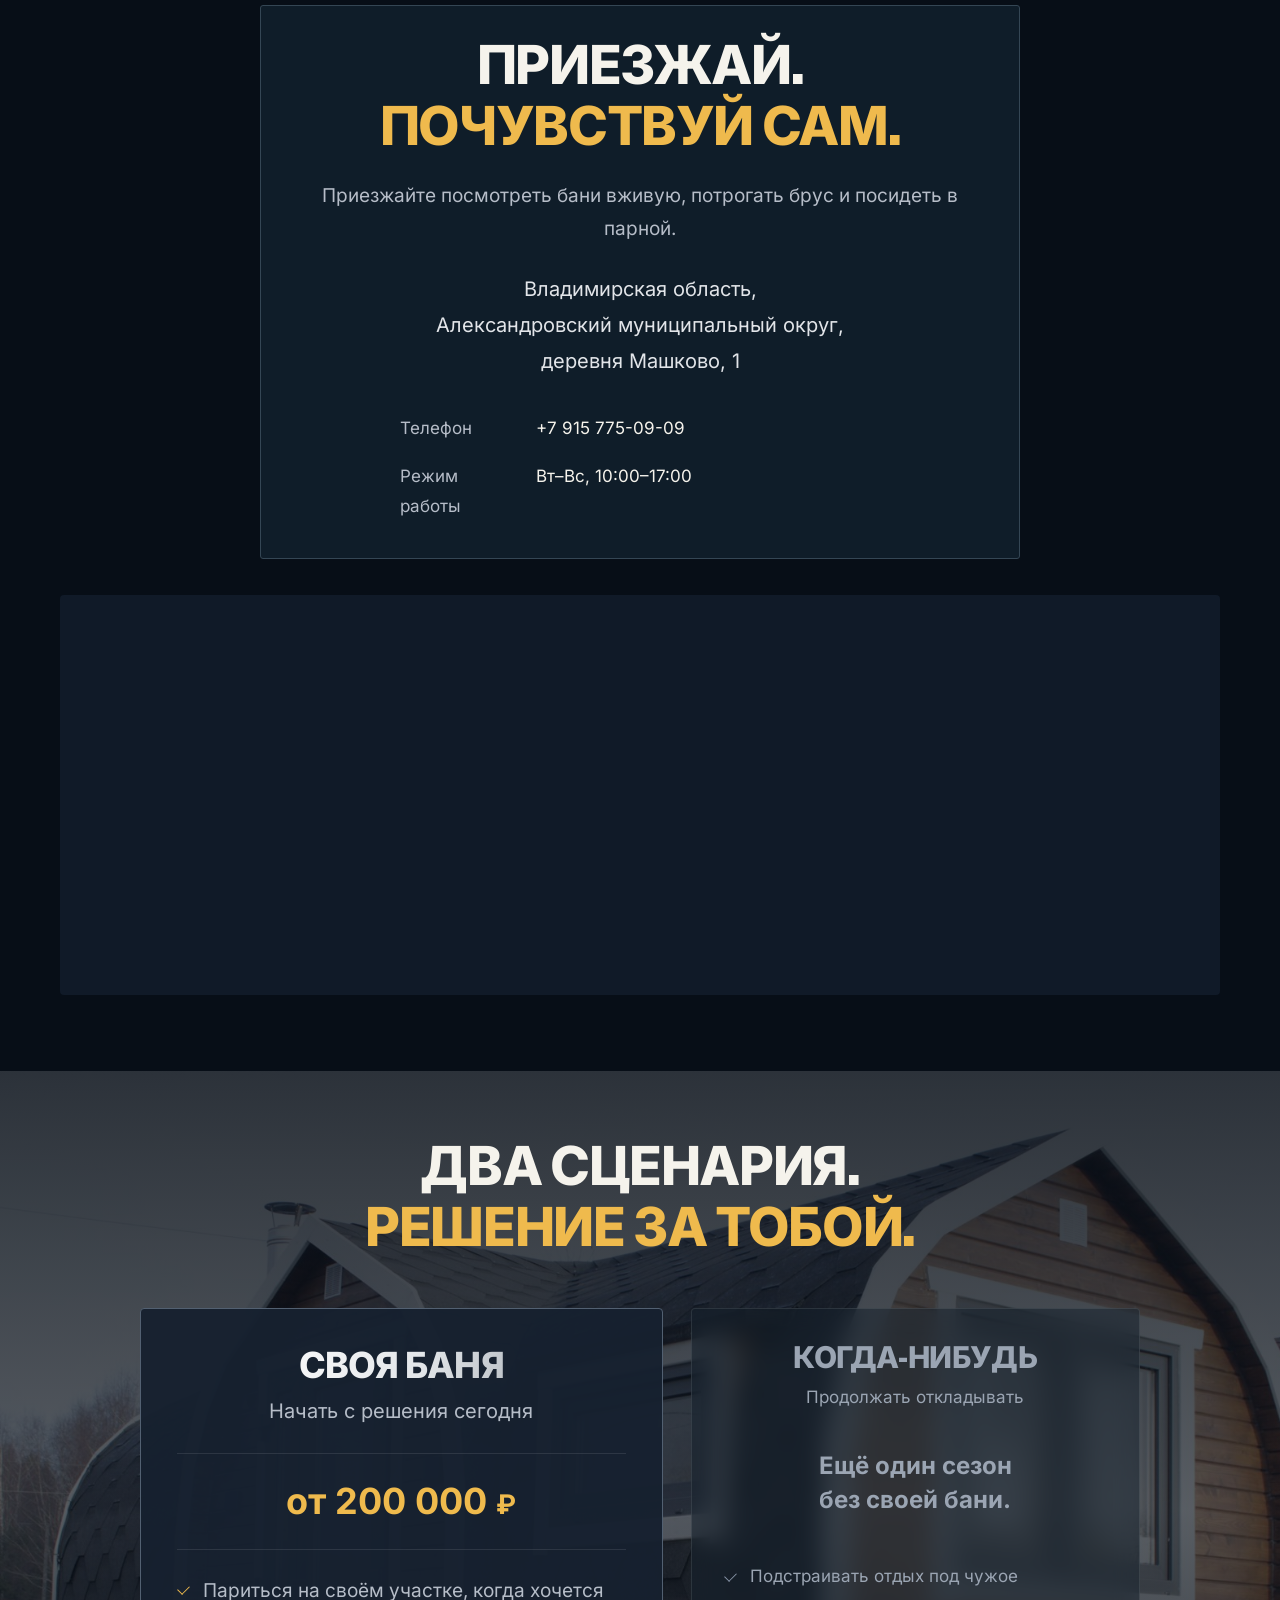
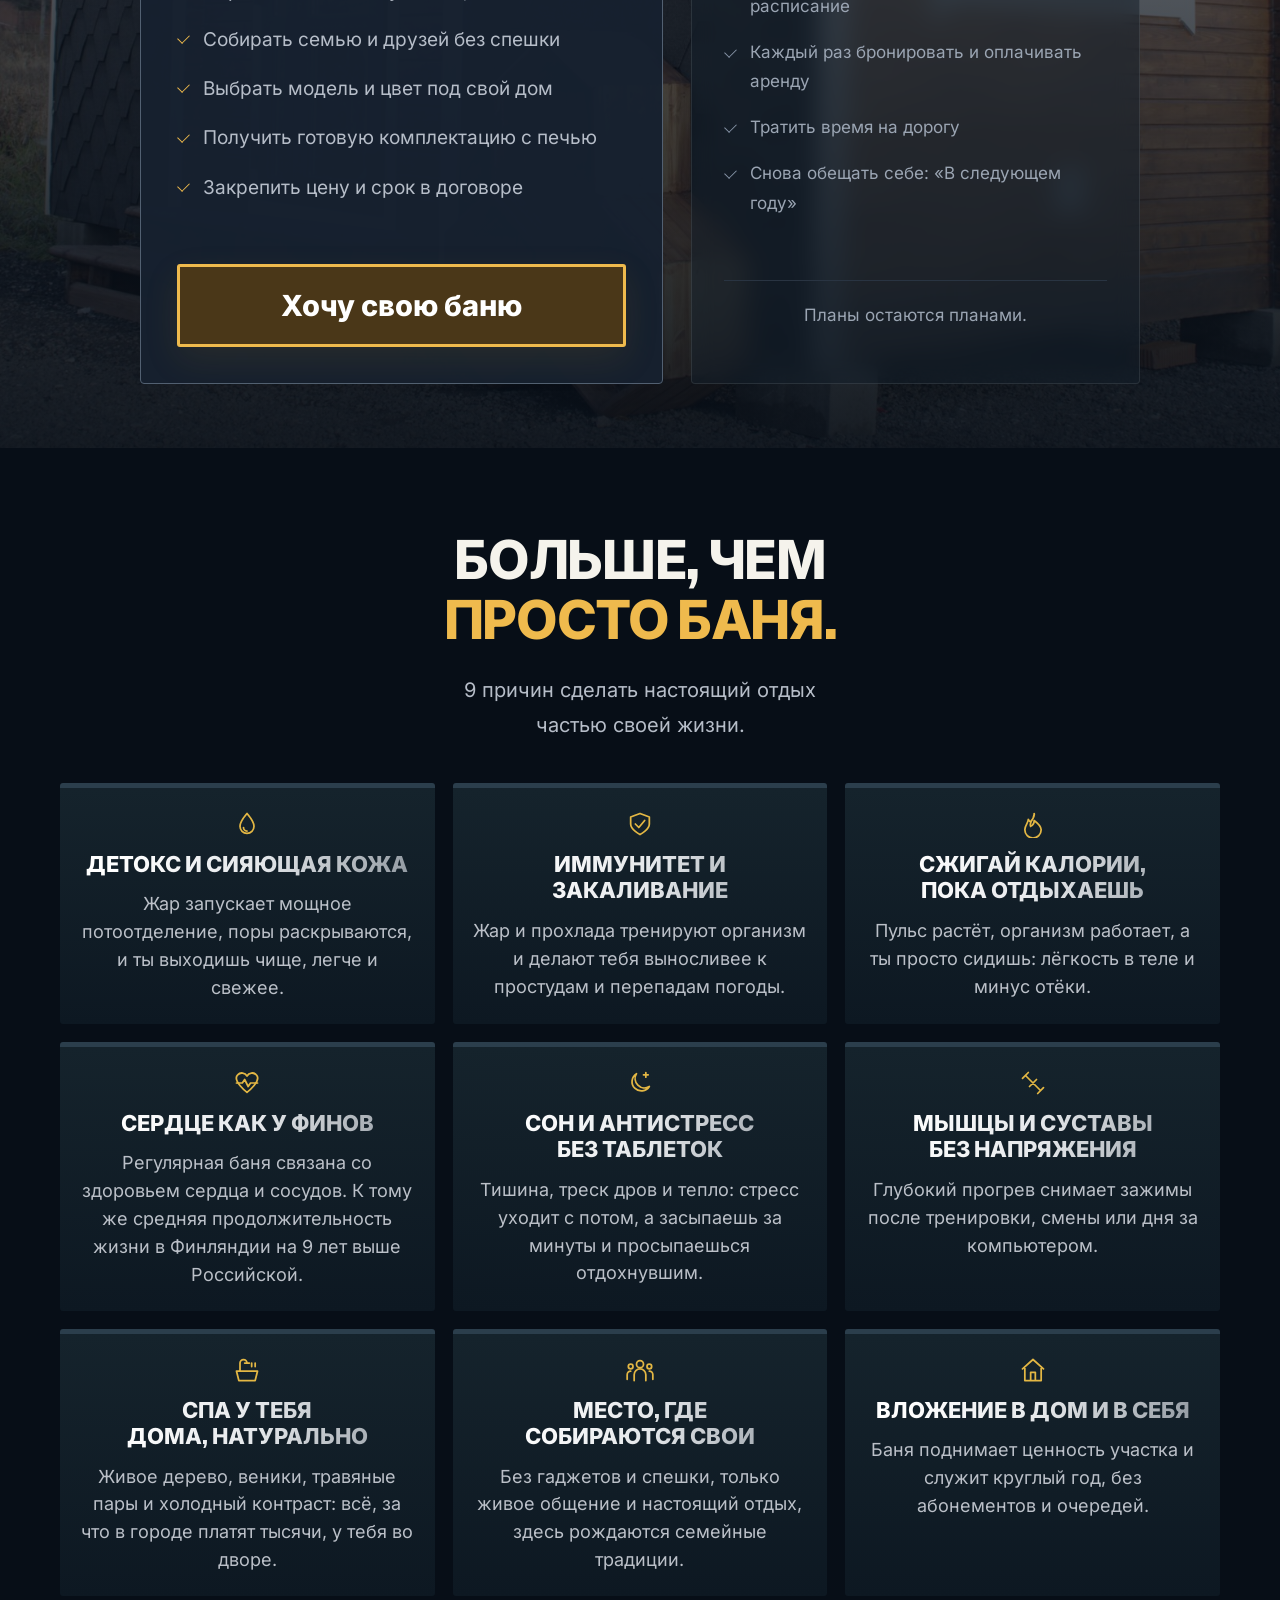
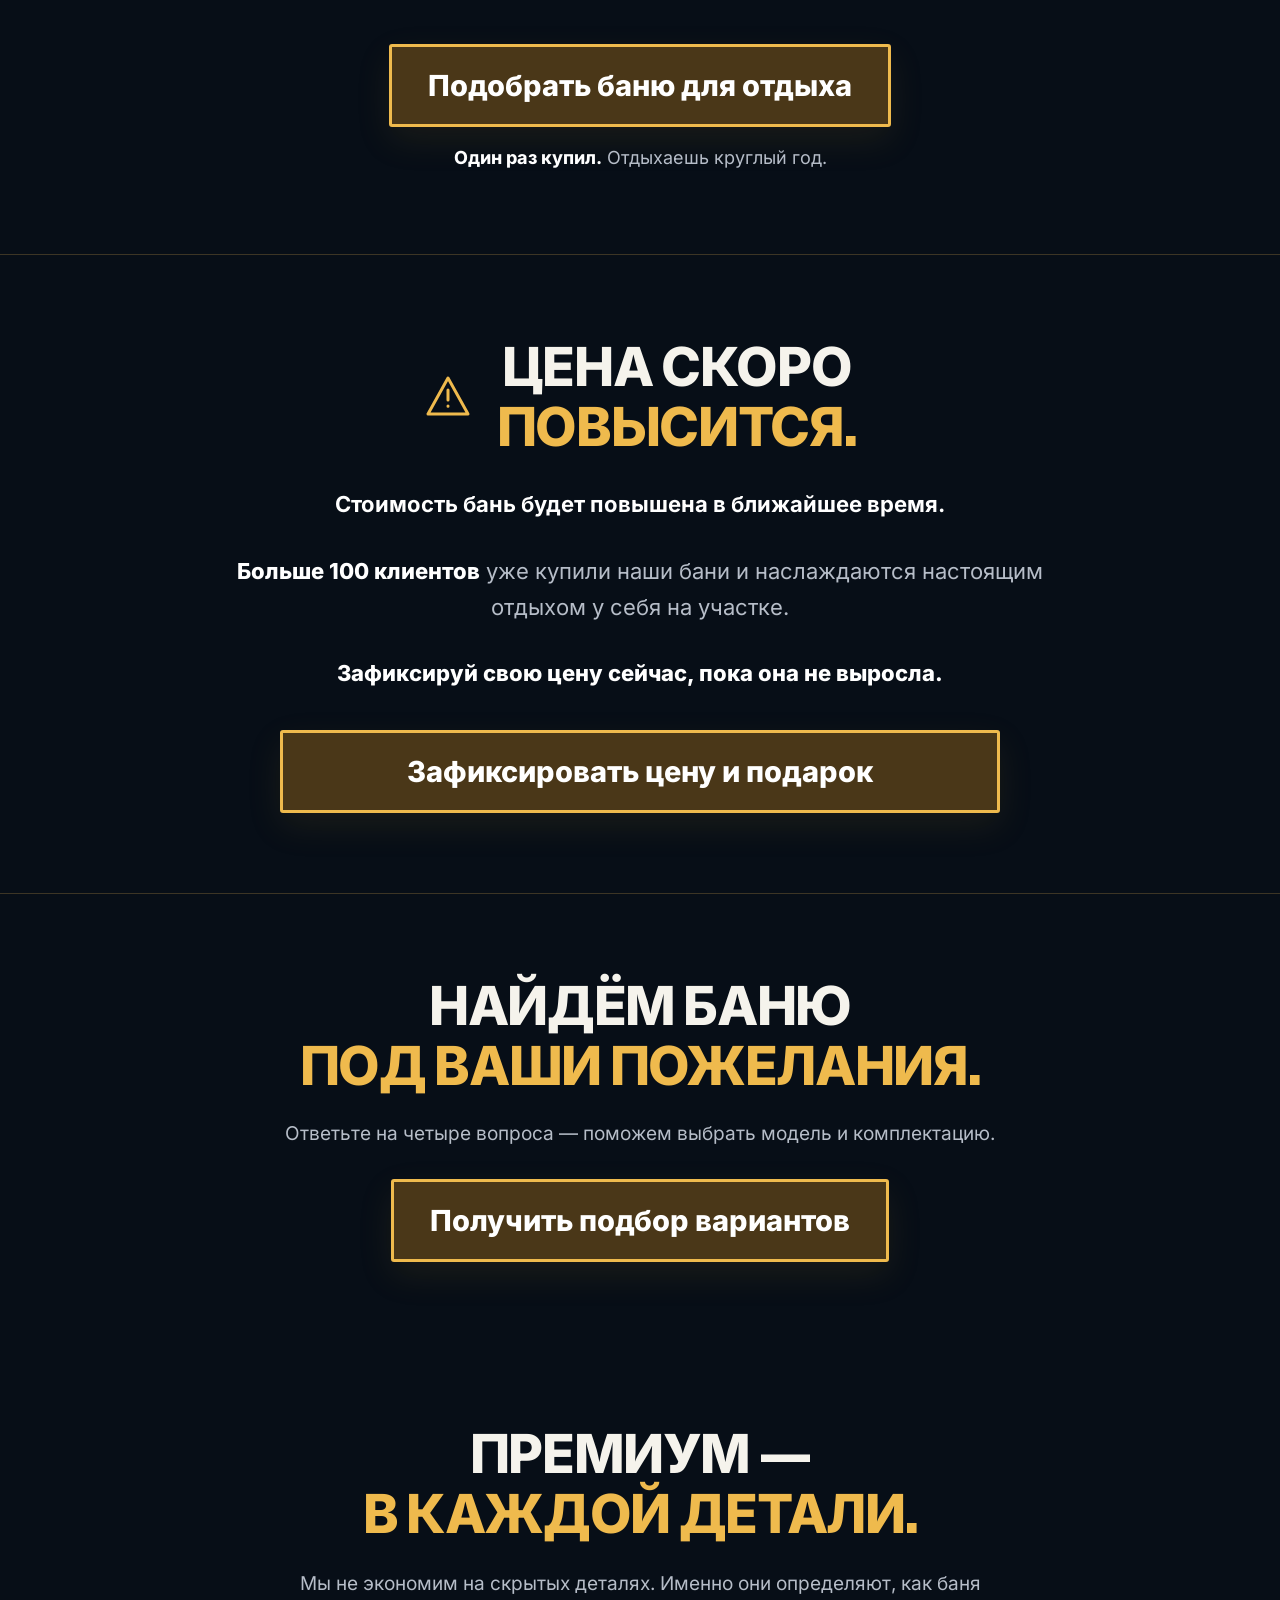
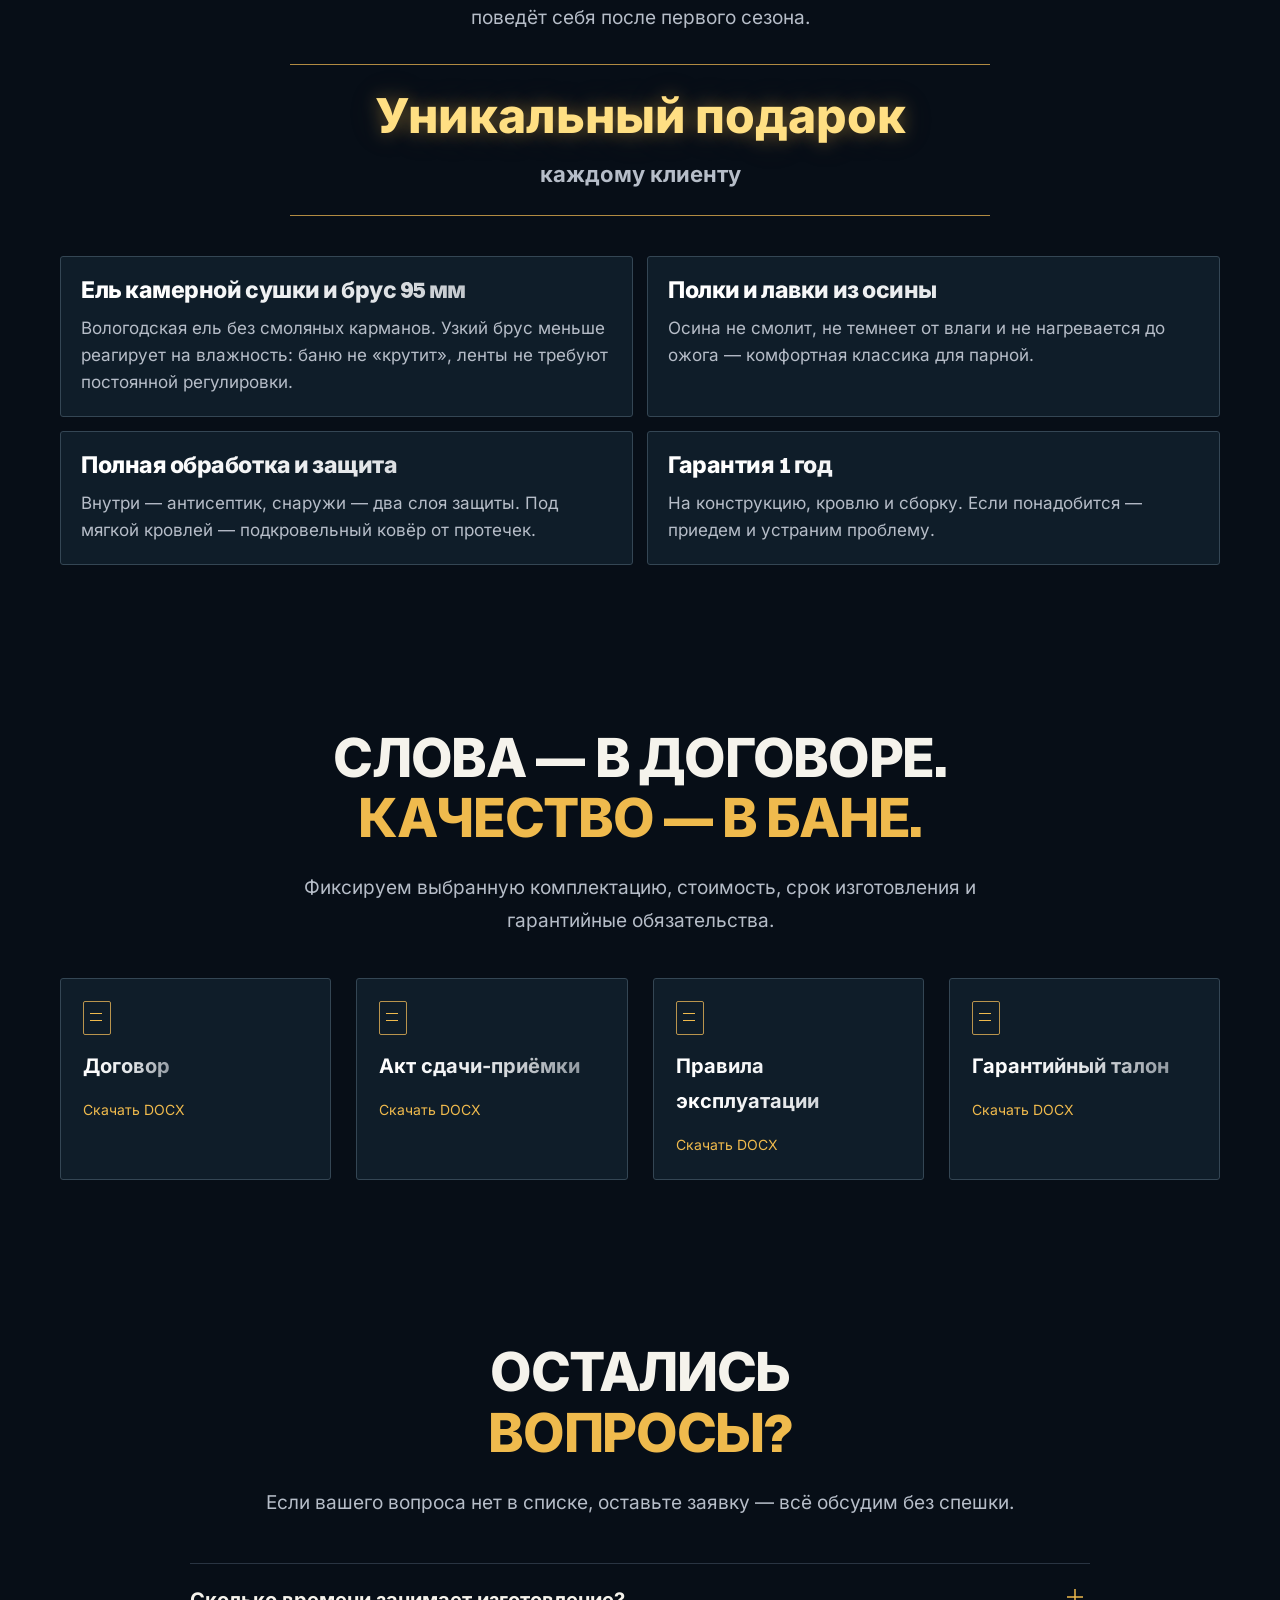
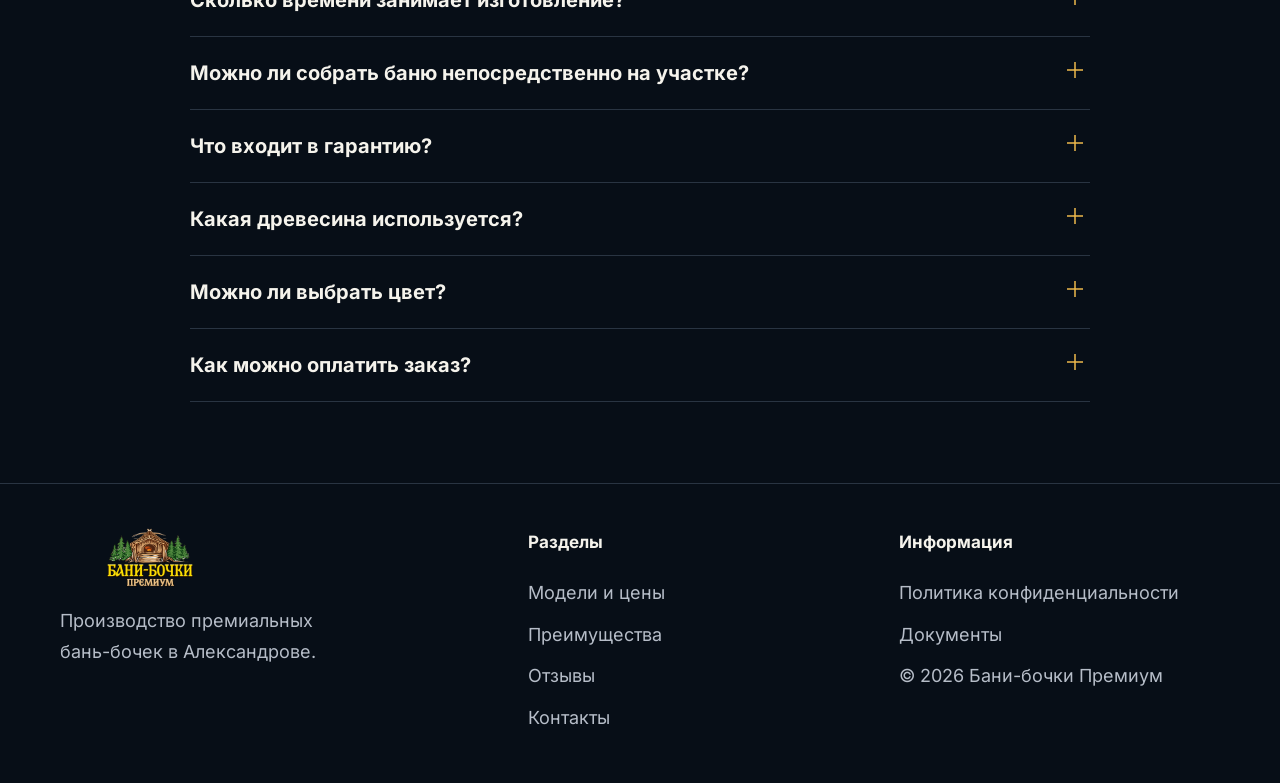
==== commit 73ed4751: "Bring the desktop hero headline closer to center" ====
--- a/index.html
+++ b/index.html
@@ -14,7 +14,7 @@
   <link rel="icon" href="assets/logo-transparent.png" type="image/png">
   <link rel="preload" href="assets/fonts/inter-cyrillic.woff2" as="font" type="font/woff2" crossorigin>
   <link rel="stylesheet" href="assets/fonts/fonts.css?v=20261007d">
-  <link rel="stylesheet" href="styles-trw.css?v=20261027c">
+  <link rel="stylesheet" href="styles-trw.css?v=20261027d">
 </head>
 <body>
 <a class="skip-link" href="#main">К содержанию</a>
--- a/styles-trw.css
+++ b/styles-trw.css
@@ -301,3 +301,4 @@
 .quiz-page .phone-reassurance{font-size:13px;line-height:1.5;color:#c0cbd6;margin-top:-7px}
 @media(max-width:500px){.selection-button-wrap{display:block;padding-right:42px}.selection-arrow{left:auto;right:0;top:-4px;width:42px;height:48px}.hero-selection .selection-button-wrap .button{font-size:16px;padding-inline:10px}.quiz-page .phone-reassurance{font-size:12px}}
 @media(max-width:360px){.hero-selection .selection-button-wrap .button{font-size:14px}}
+@media(min-width:1100px){.hero-selection h1{position:relative;left:clamp(34px,4vw,76px)}}
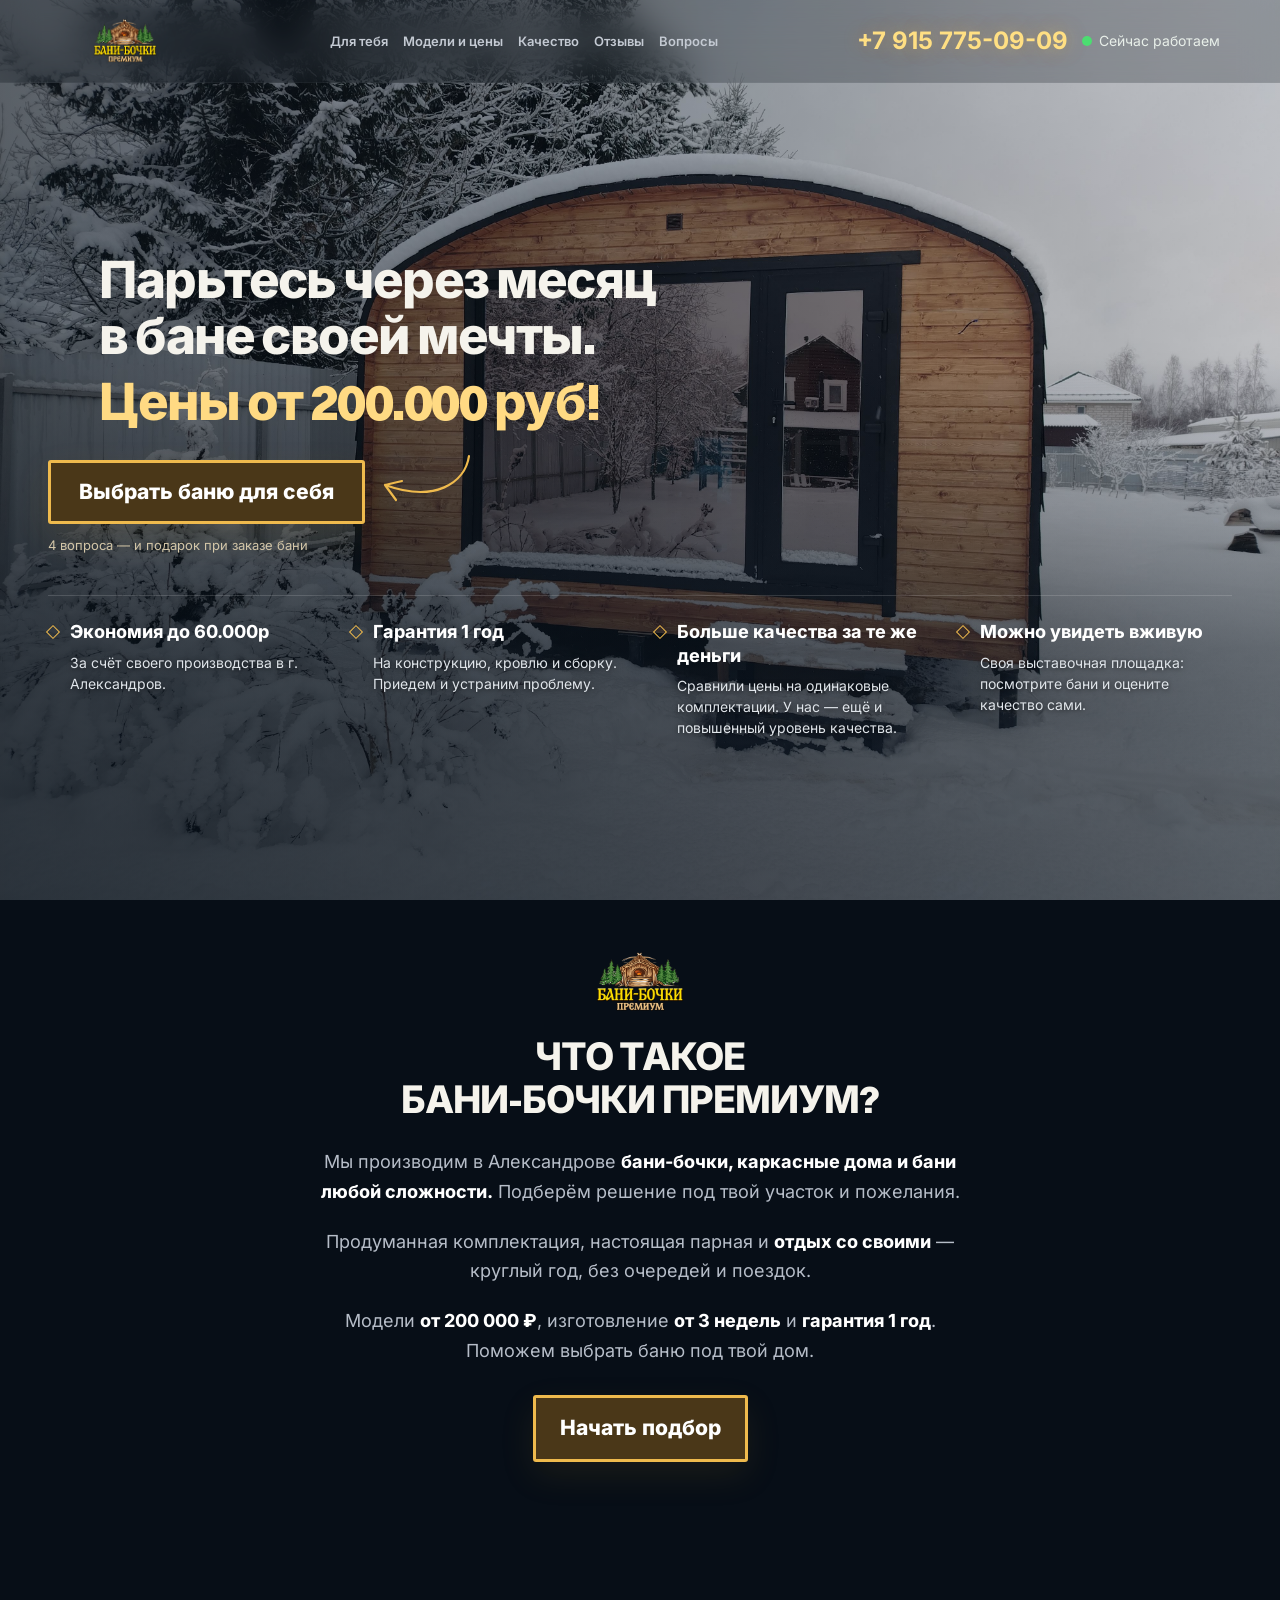
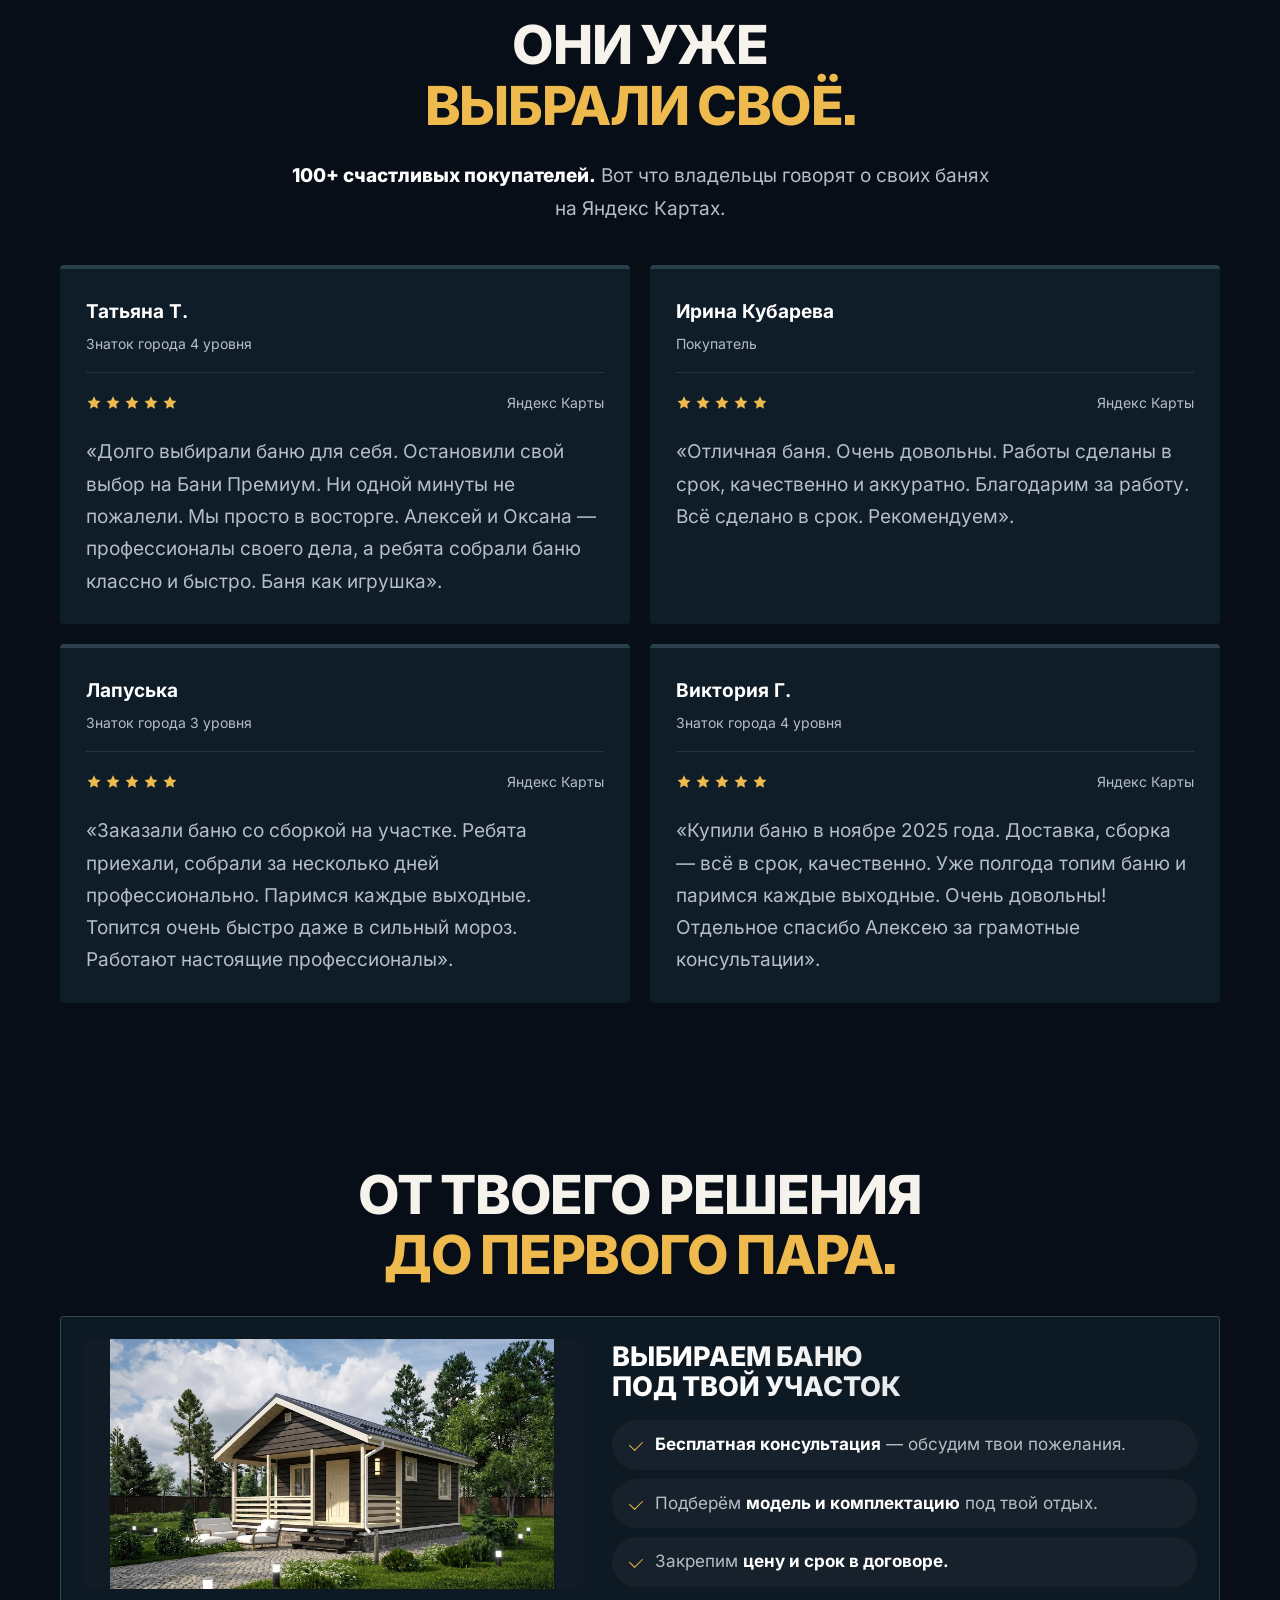
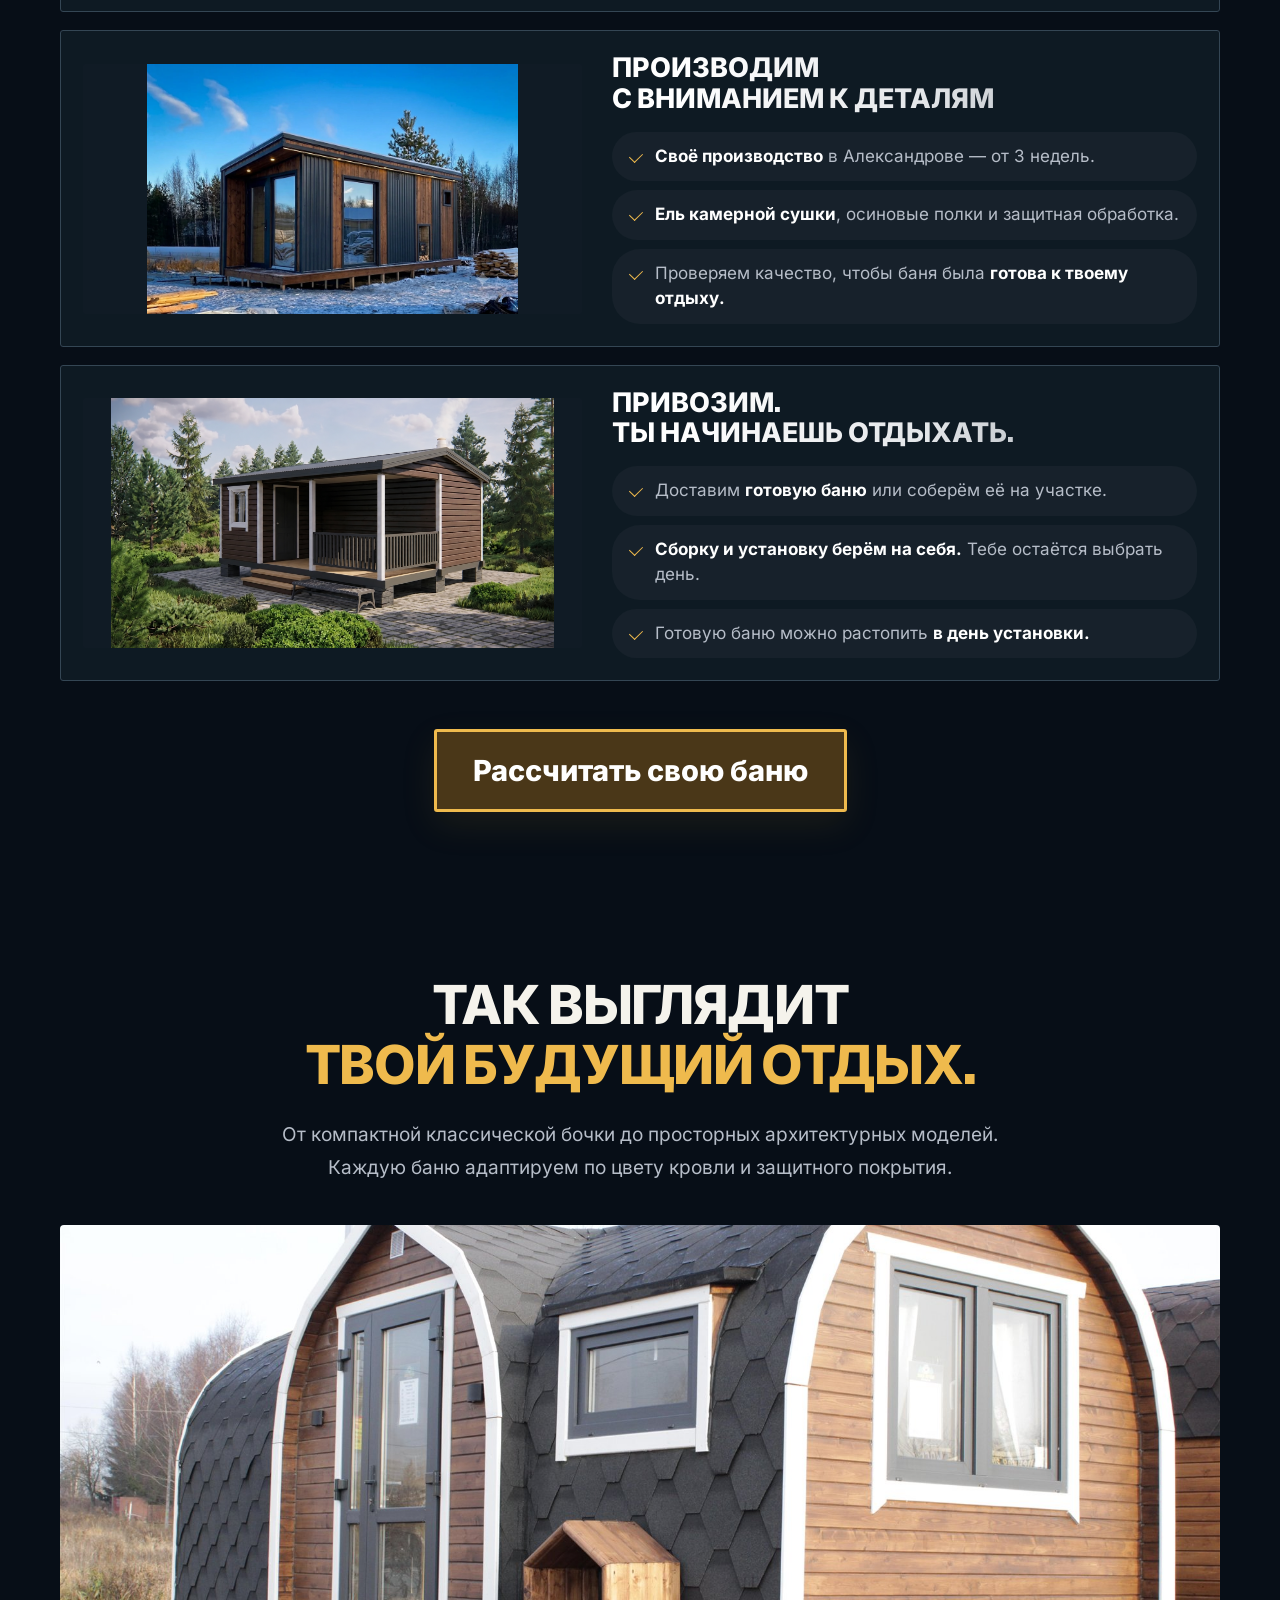
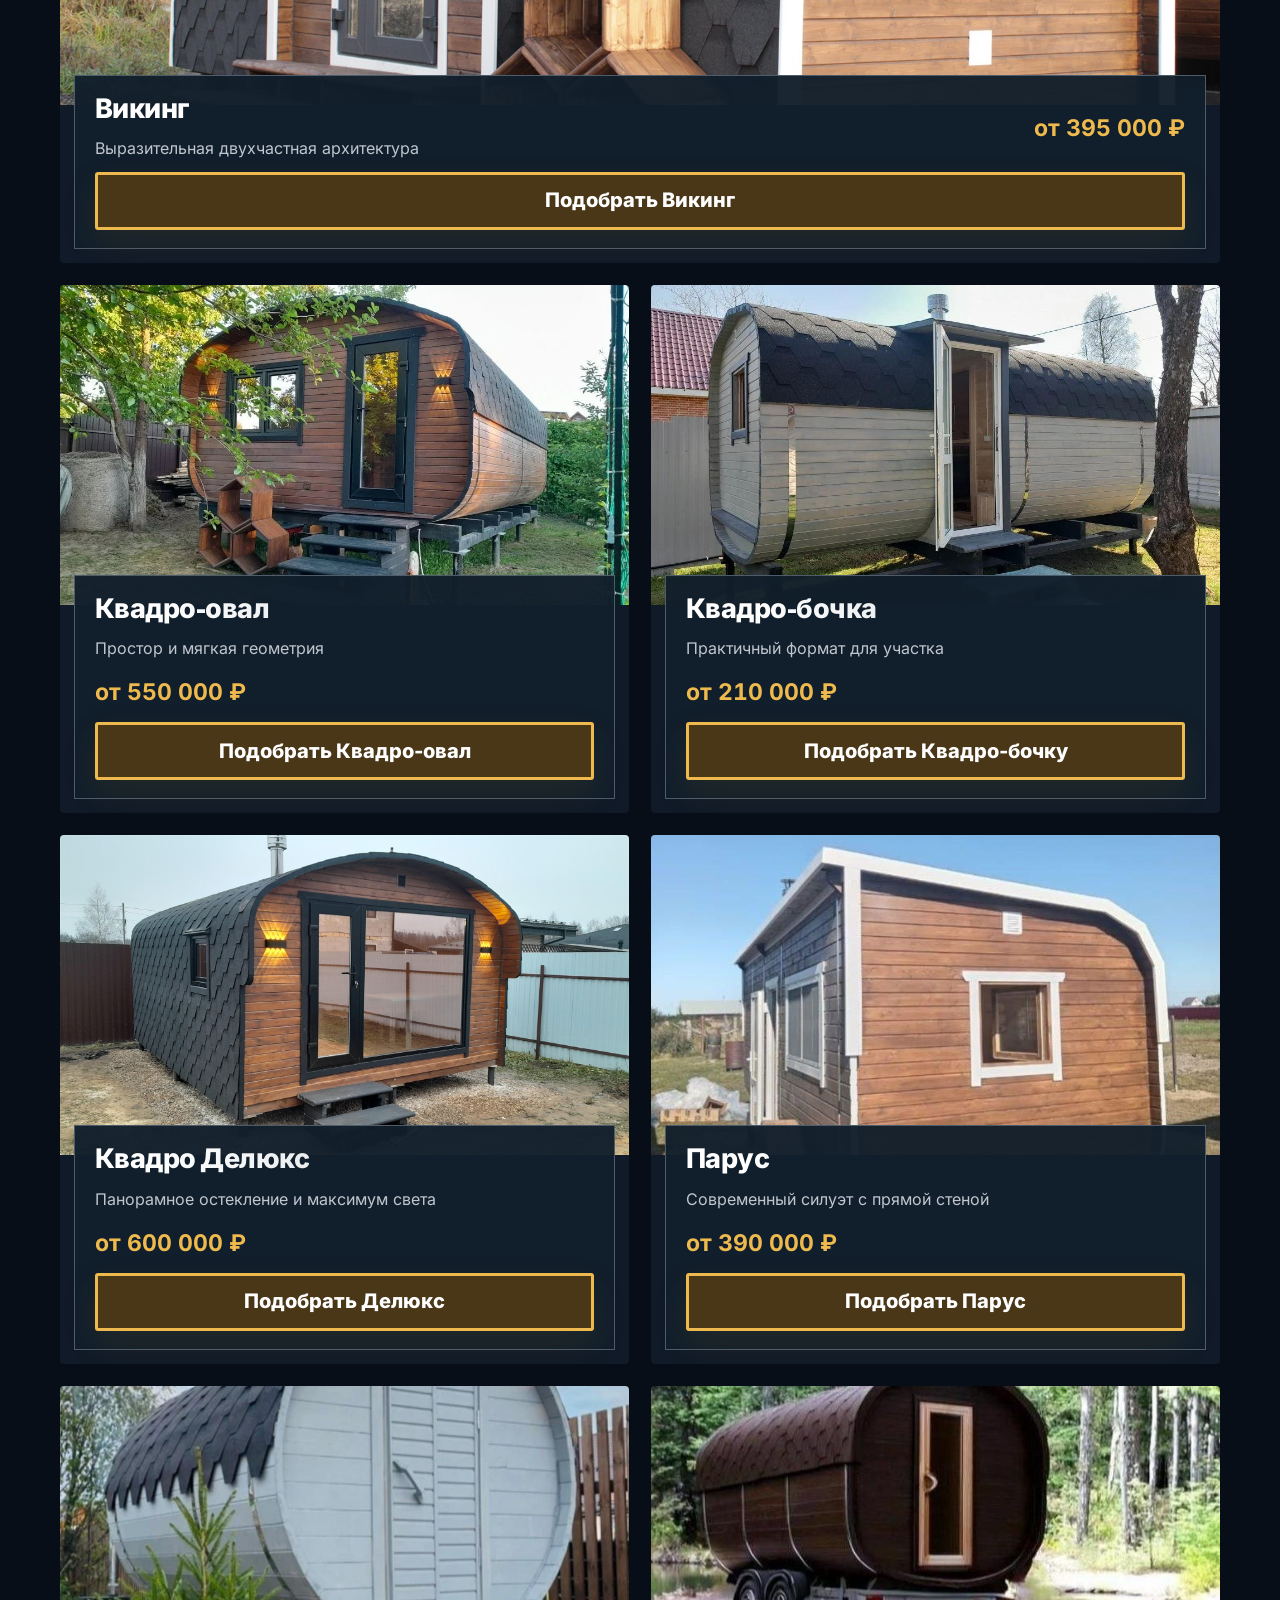
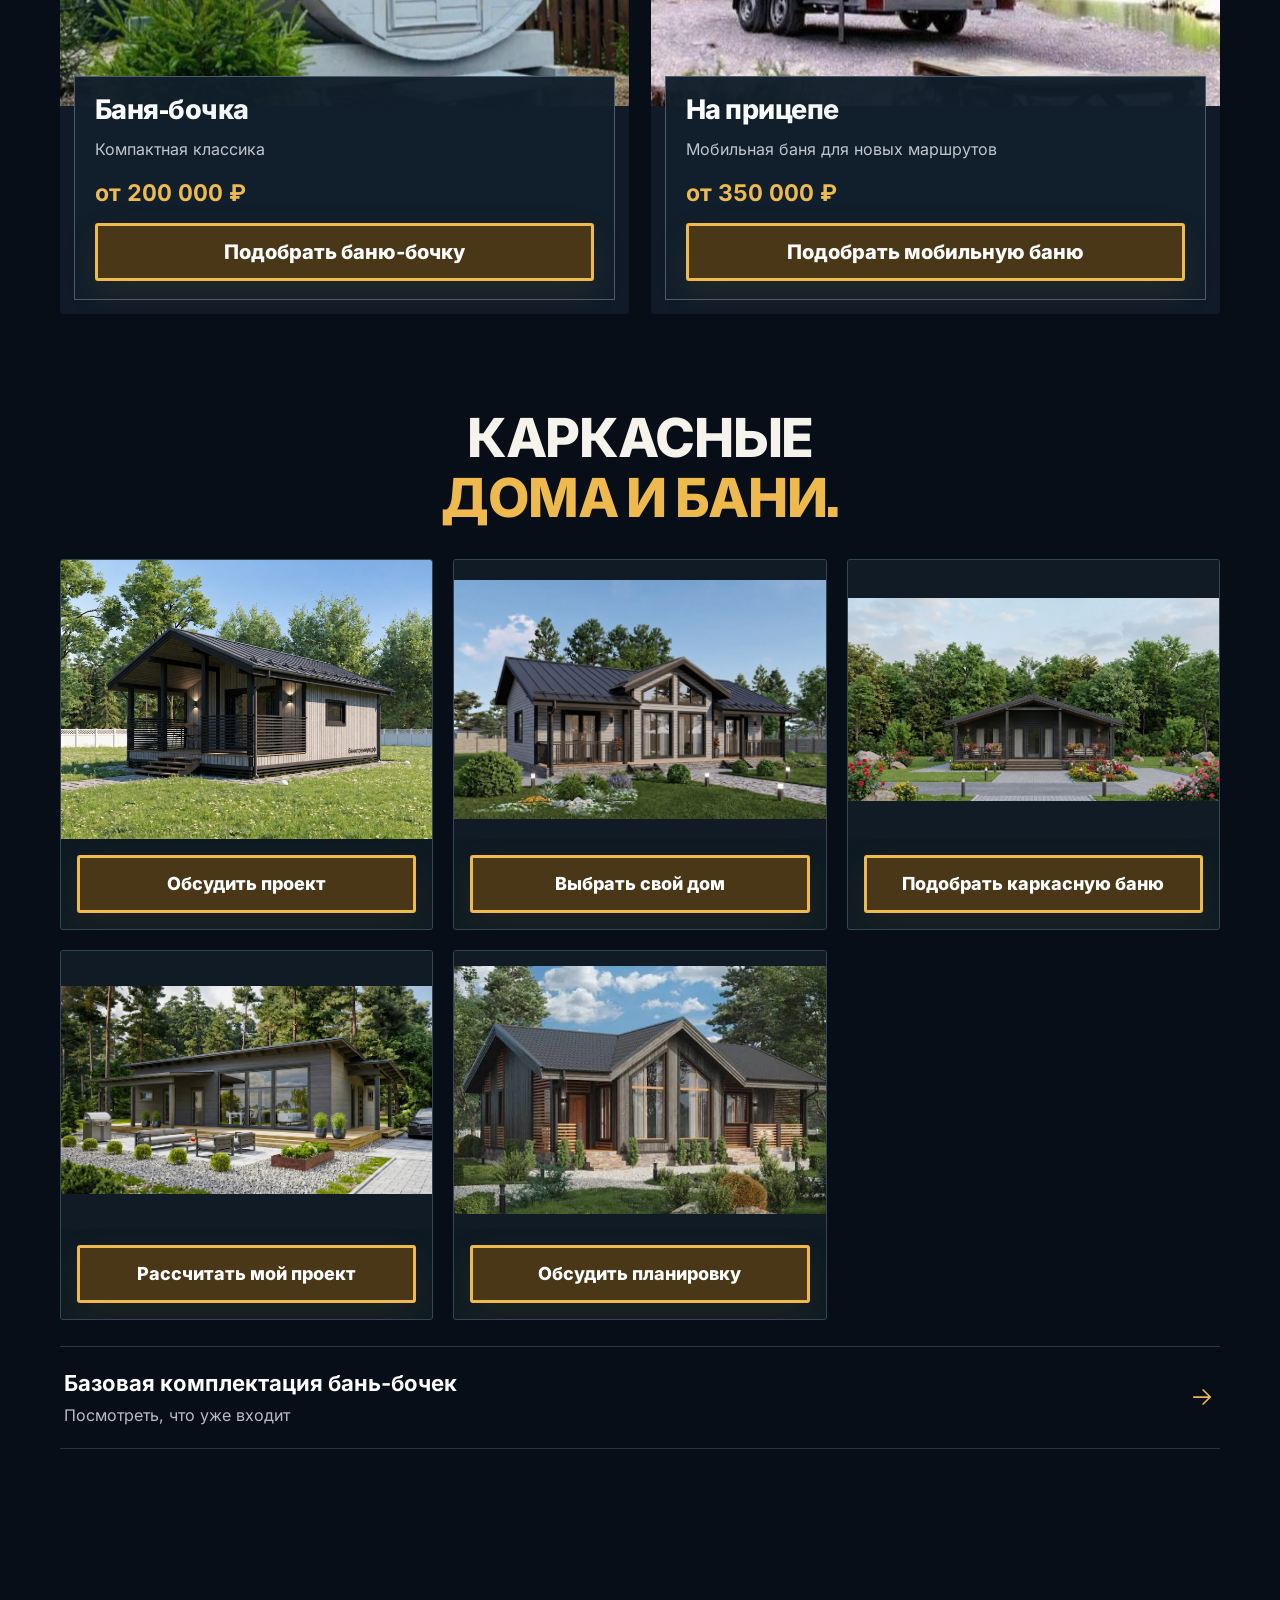
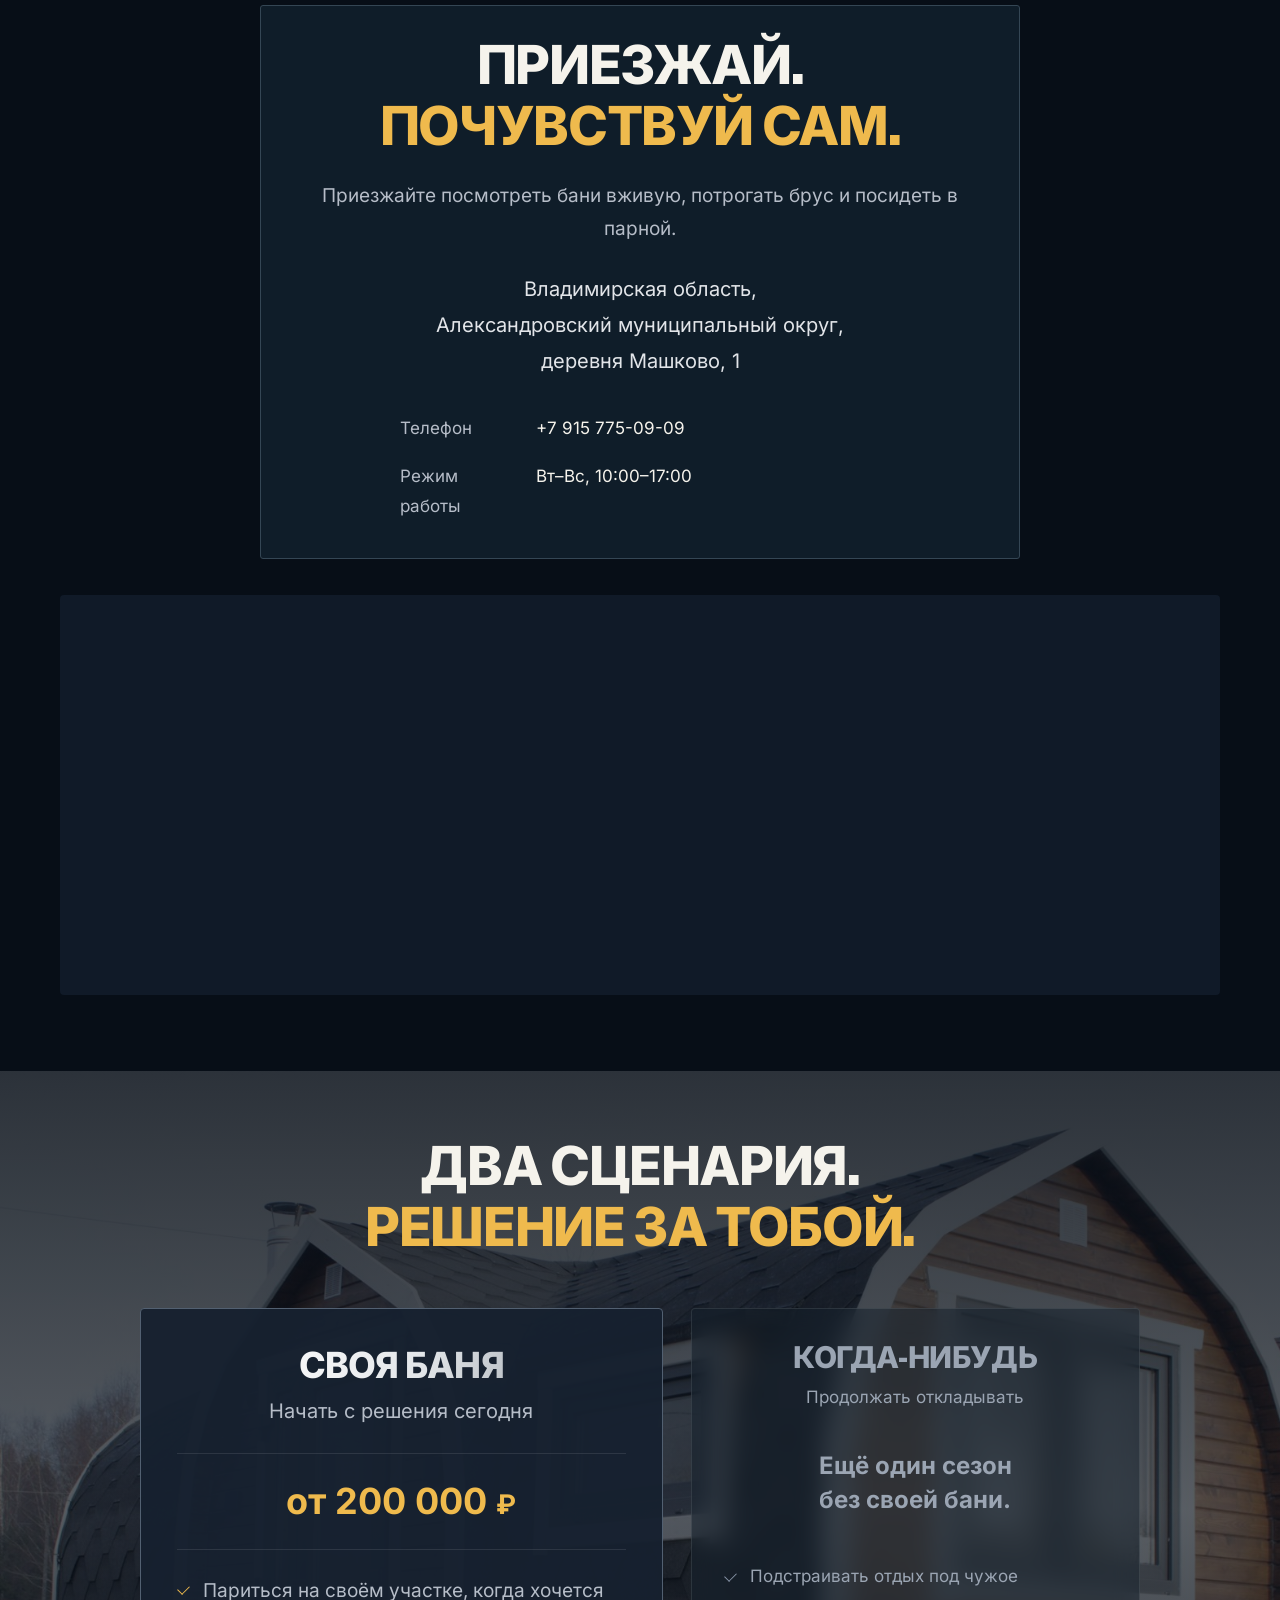
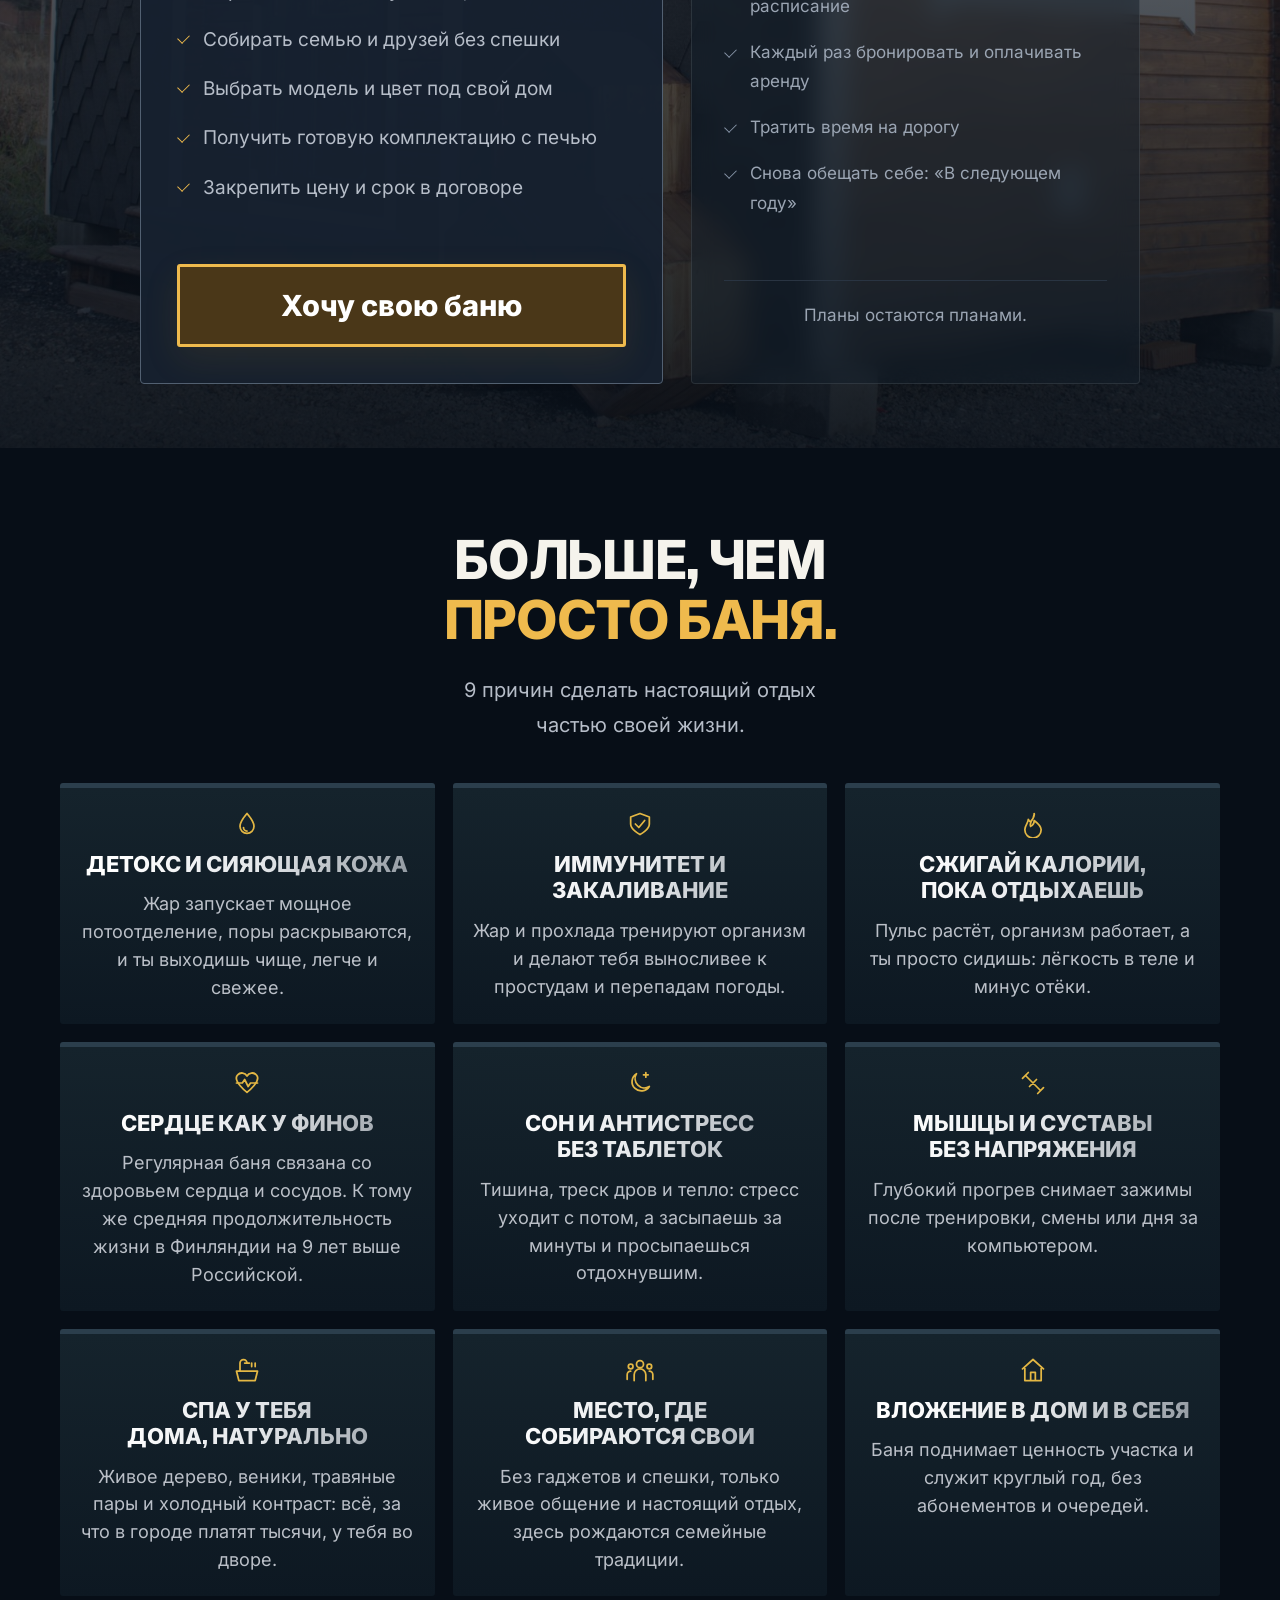
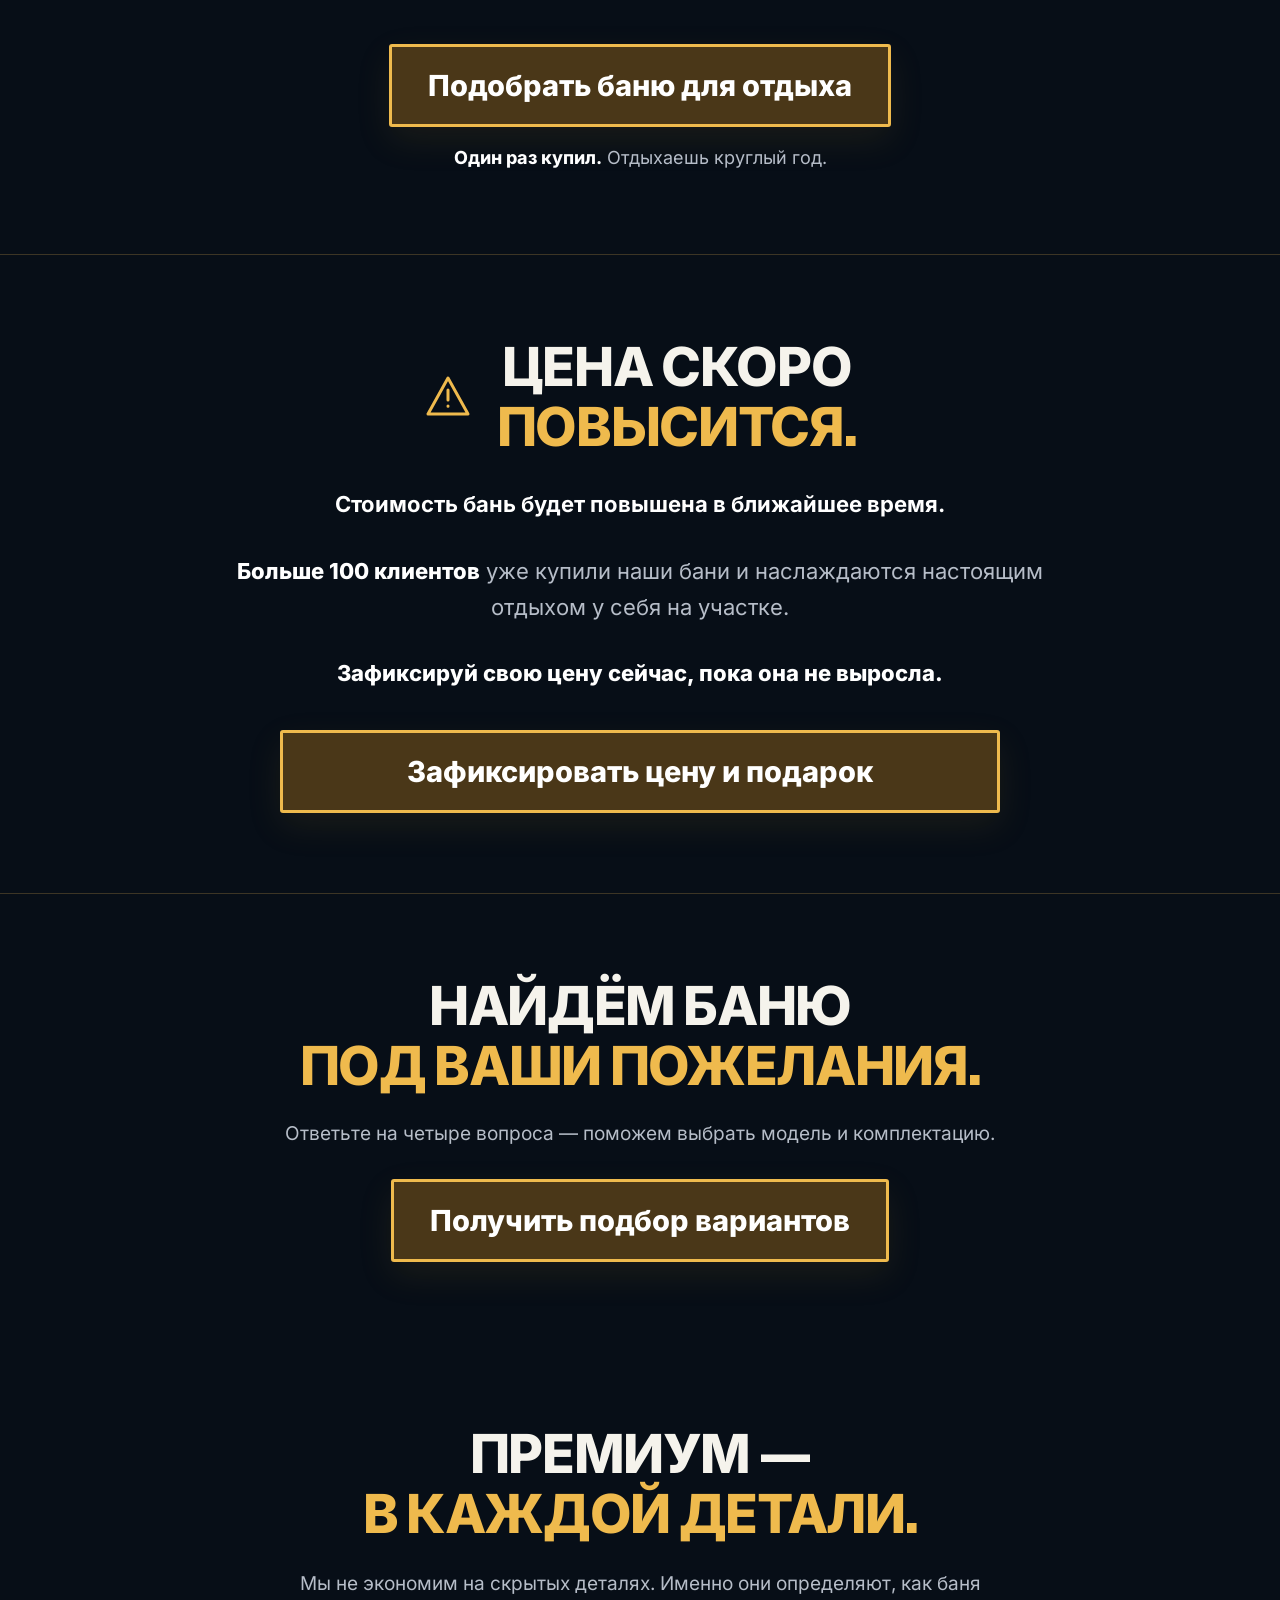
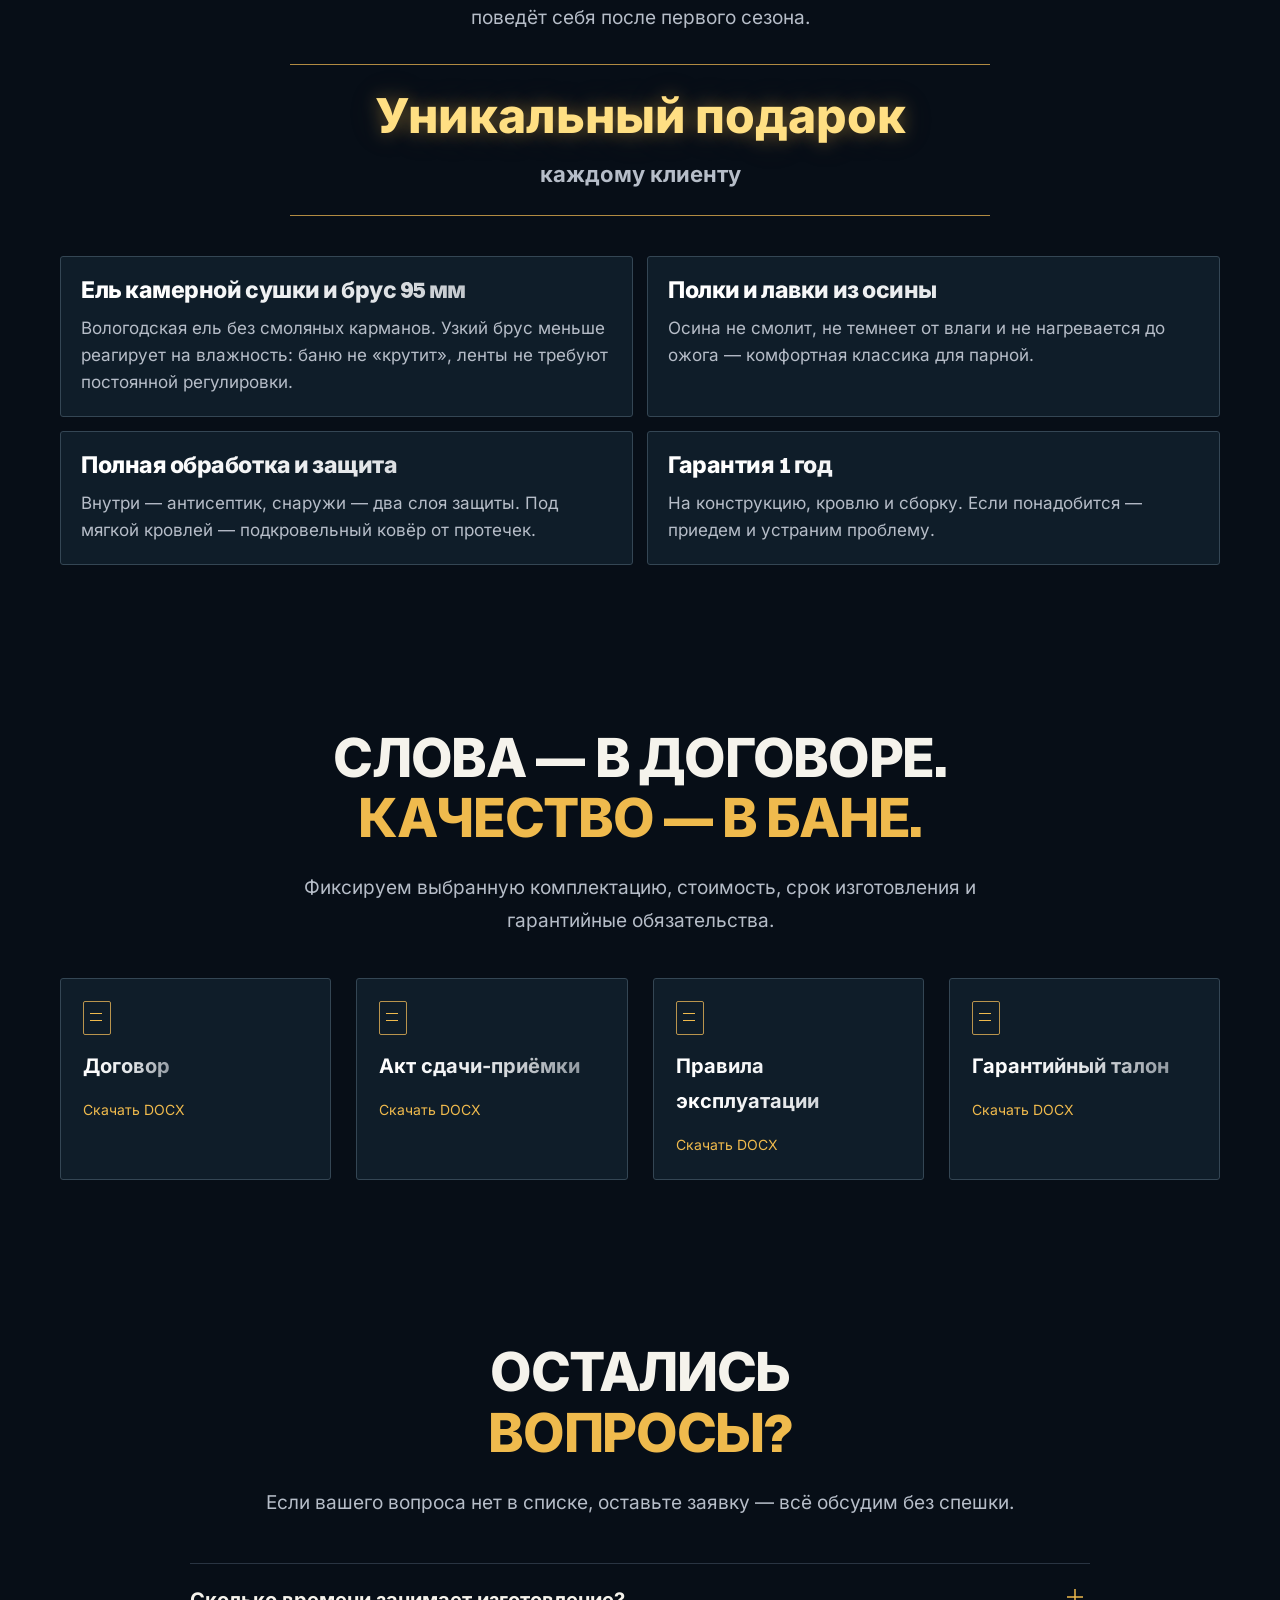
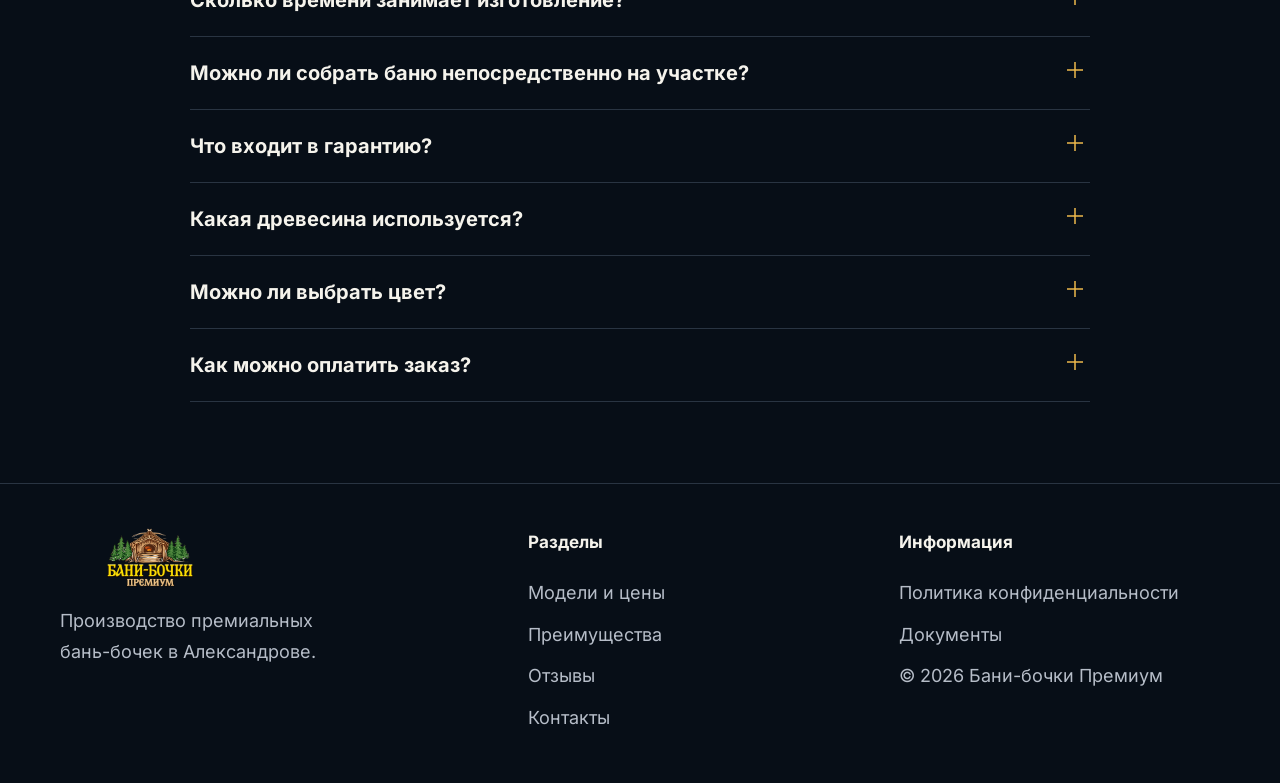
==== commit 65561db0: "Remove opaque black edges from the hero photograph" ====
--- a/index.html
+++ b/index.html
@@ -14,7 +14,7 @@
   <link rel="icon" href="assets/logo-transparent.png" type="image/png">
   <link rel="preload" href="assets/fonts/inter-cyrillic.woff2" as="font" type="font/woff2" crossorigin>
   <link rel="stylesheet" href="assets/fonts/fonts.css?v=20261007d">
-  <link rel="stylesheet" href="styles-trw.css?v=20261027d">
+  <link rel="stylesheet" href="styles-trw.css?v=20261027e">
 </head>
 <body>
 <a class="skip-link" href="#main">К содержанию</a>
--- a/styles-trw.css
+++ b/styles-trw.css
@@ -302,3 +302,8 @@
 @media(max-width:500px){.selection-button-wrap{display:block;padding-right:42px}.selection-arrow{left:auto;right:0;top:-4px;width:42px;height:48px}.hero-selection .selection-button-wrap .button{font-size:16px;padding-inline:10px}.quiz-page .phone-reassurance{font-size:12px}}
 @media(max-width:360px){.hero-selection .selection-button-wrap .button{font-size:14px}}
 @media(min-width:1100px){.hero-selection h1{position:relative;left:clamp(34px,4vw,76px)}}
+
+/* Let the photograph cover the whole hero, without opaque black edges. */
+.hero-selection .selection-photo{inset:0;width:100%;object-position:57% center}
+@media(min-width:761px){.hero-selection::after{background:linear-gradient(90deg,#07101999 0%,#07101970 42%,#07101924 100%),linear-gradient(0deg,#07101999 0%,#07101980 28%,transparent 60%)}.hero-selection .selection-benefits span{color:#e0e5ea;text-shadow:0 1px 5px #0009}}
+@media(max-width:760px){.hero-selection::after{background:#07101999}}
